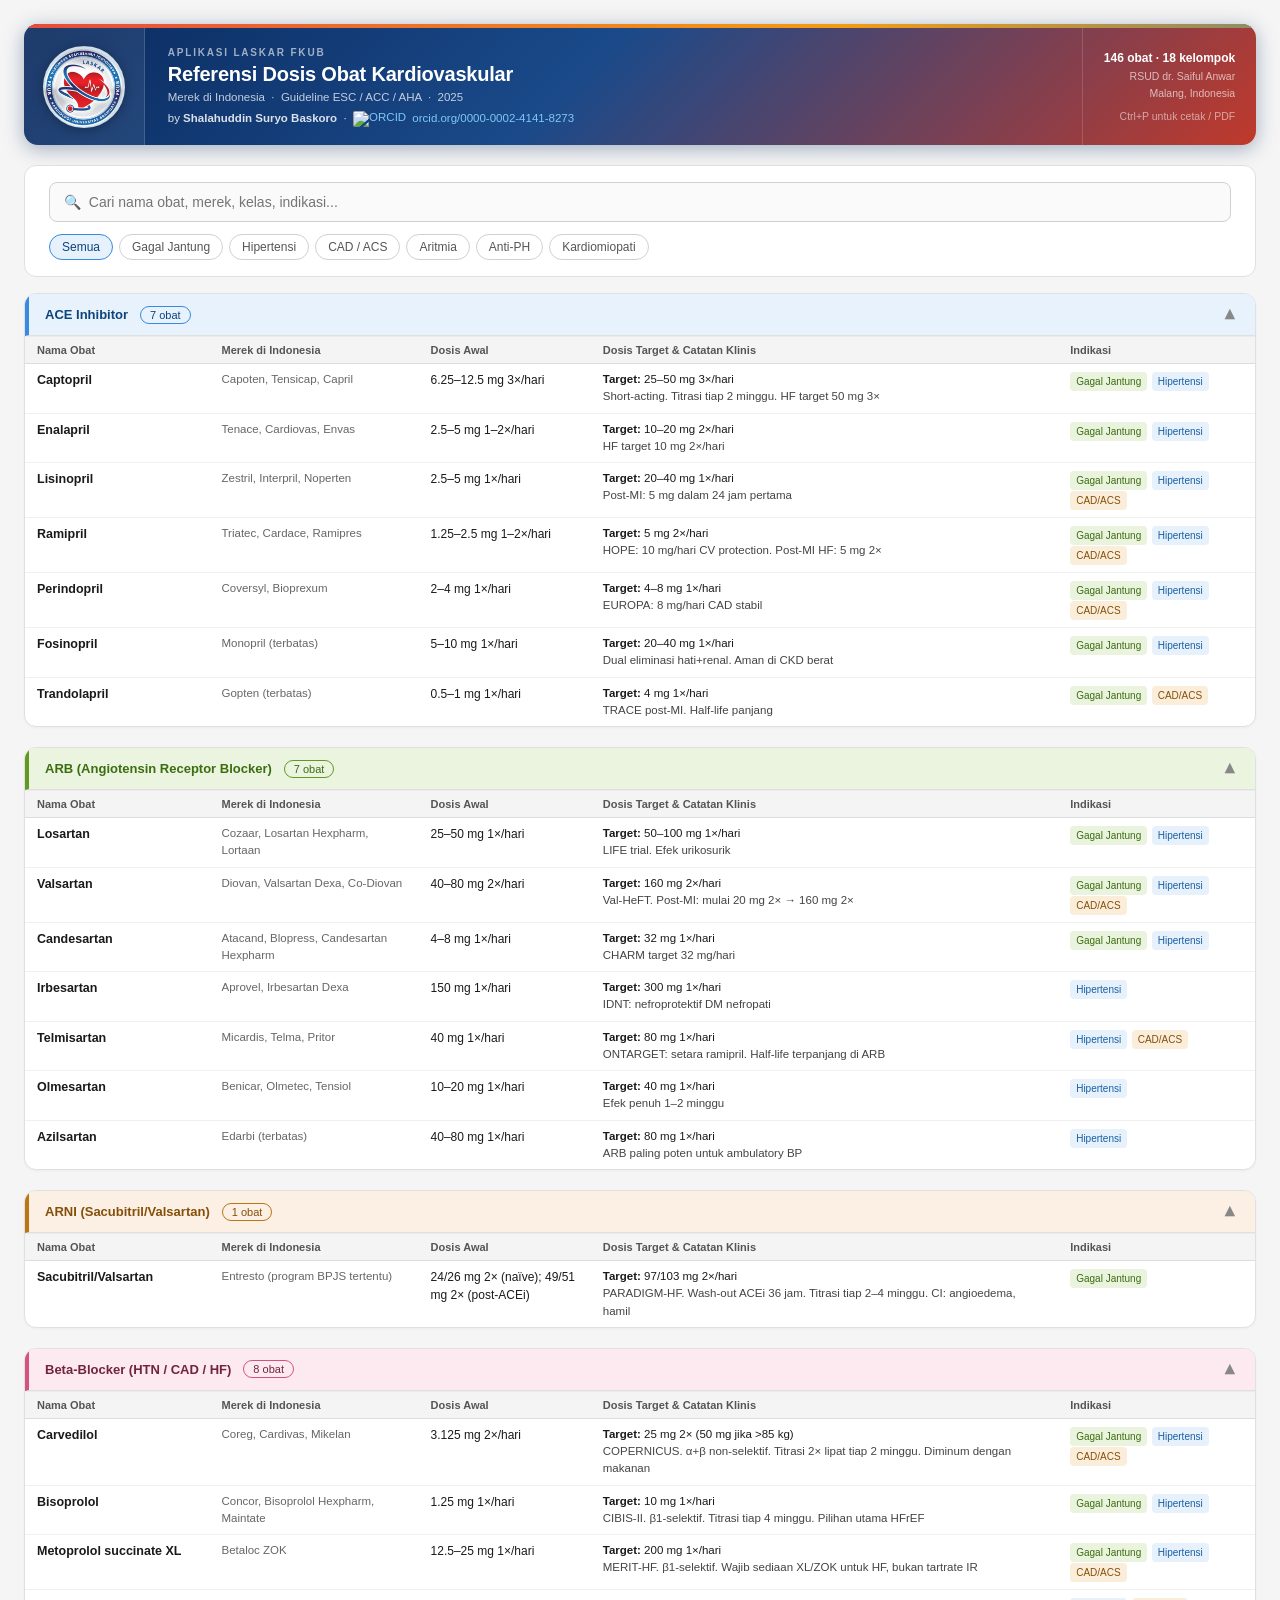
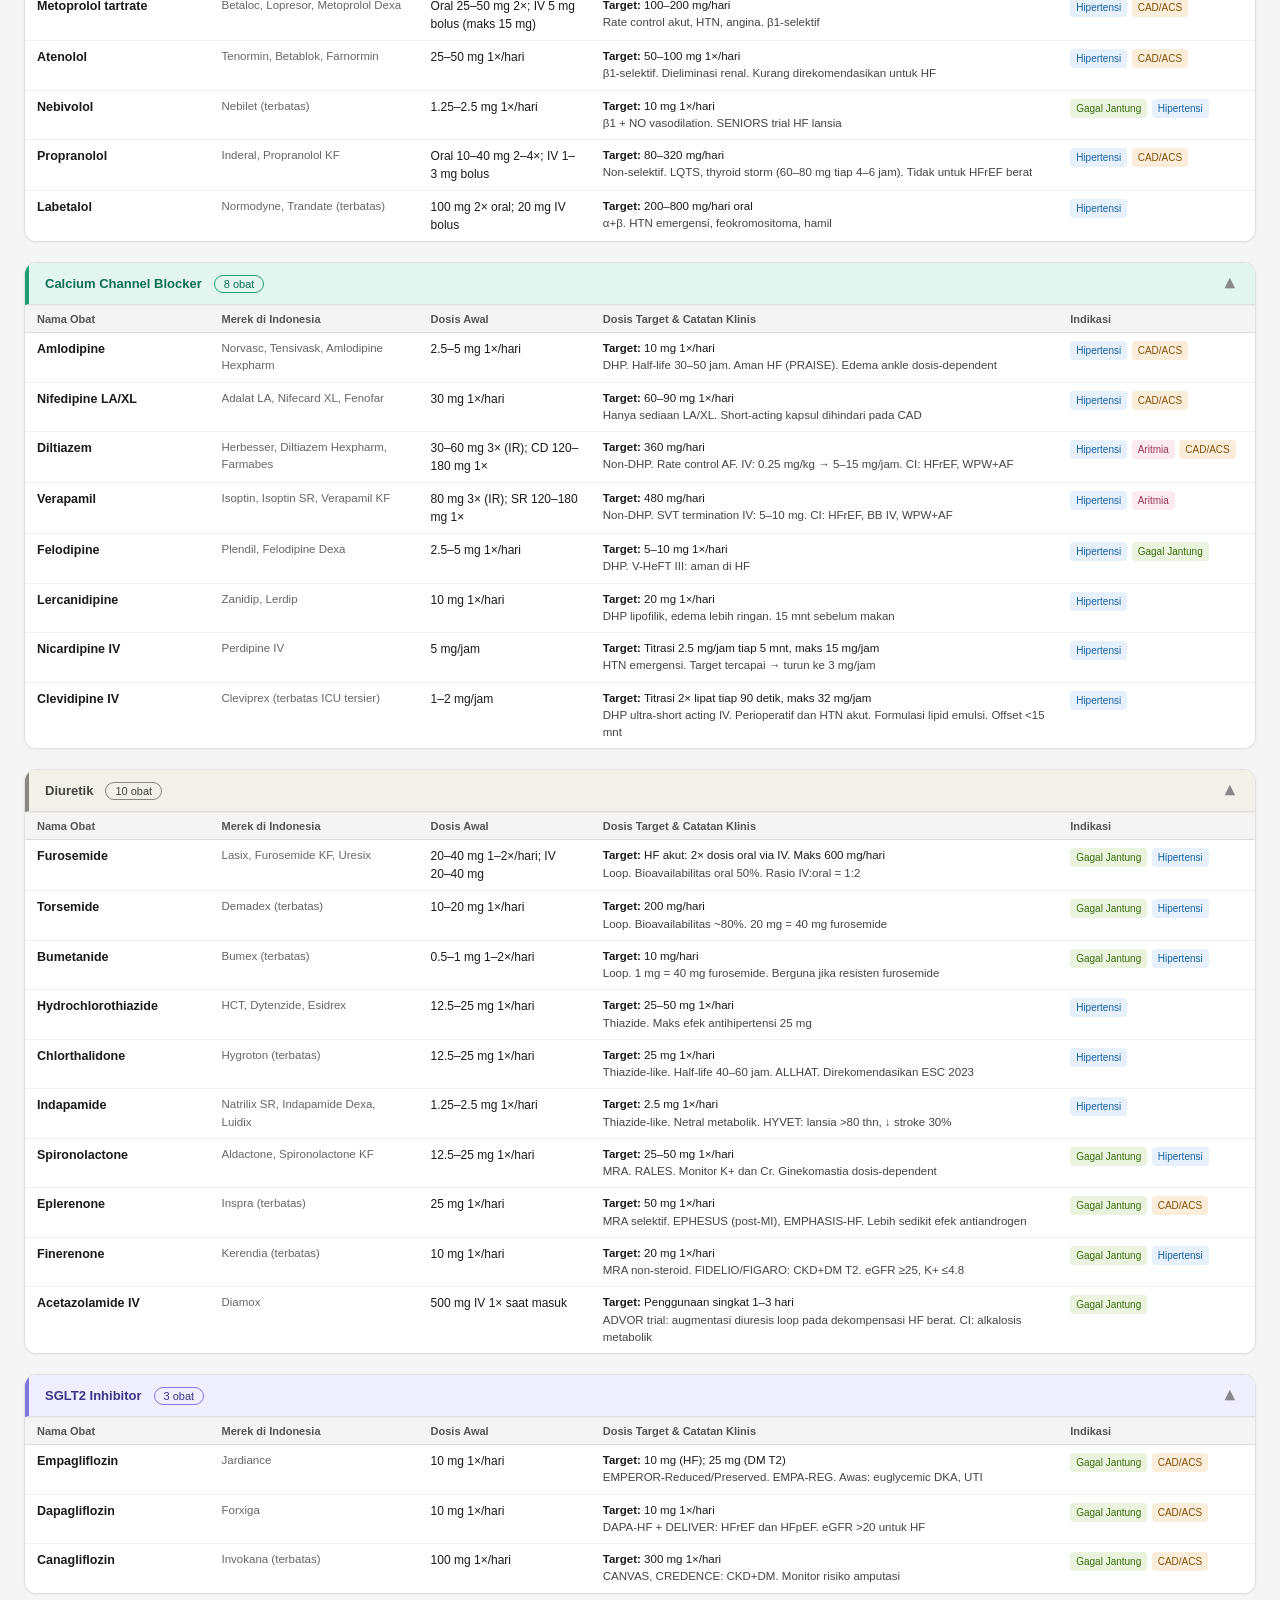
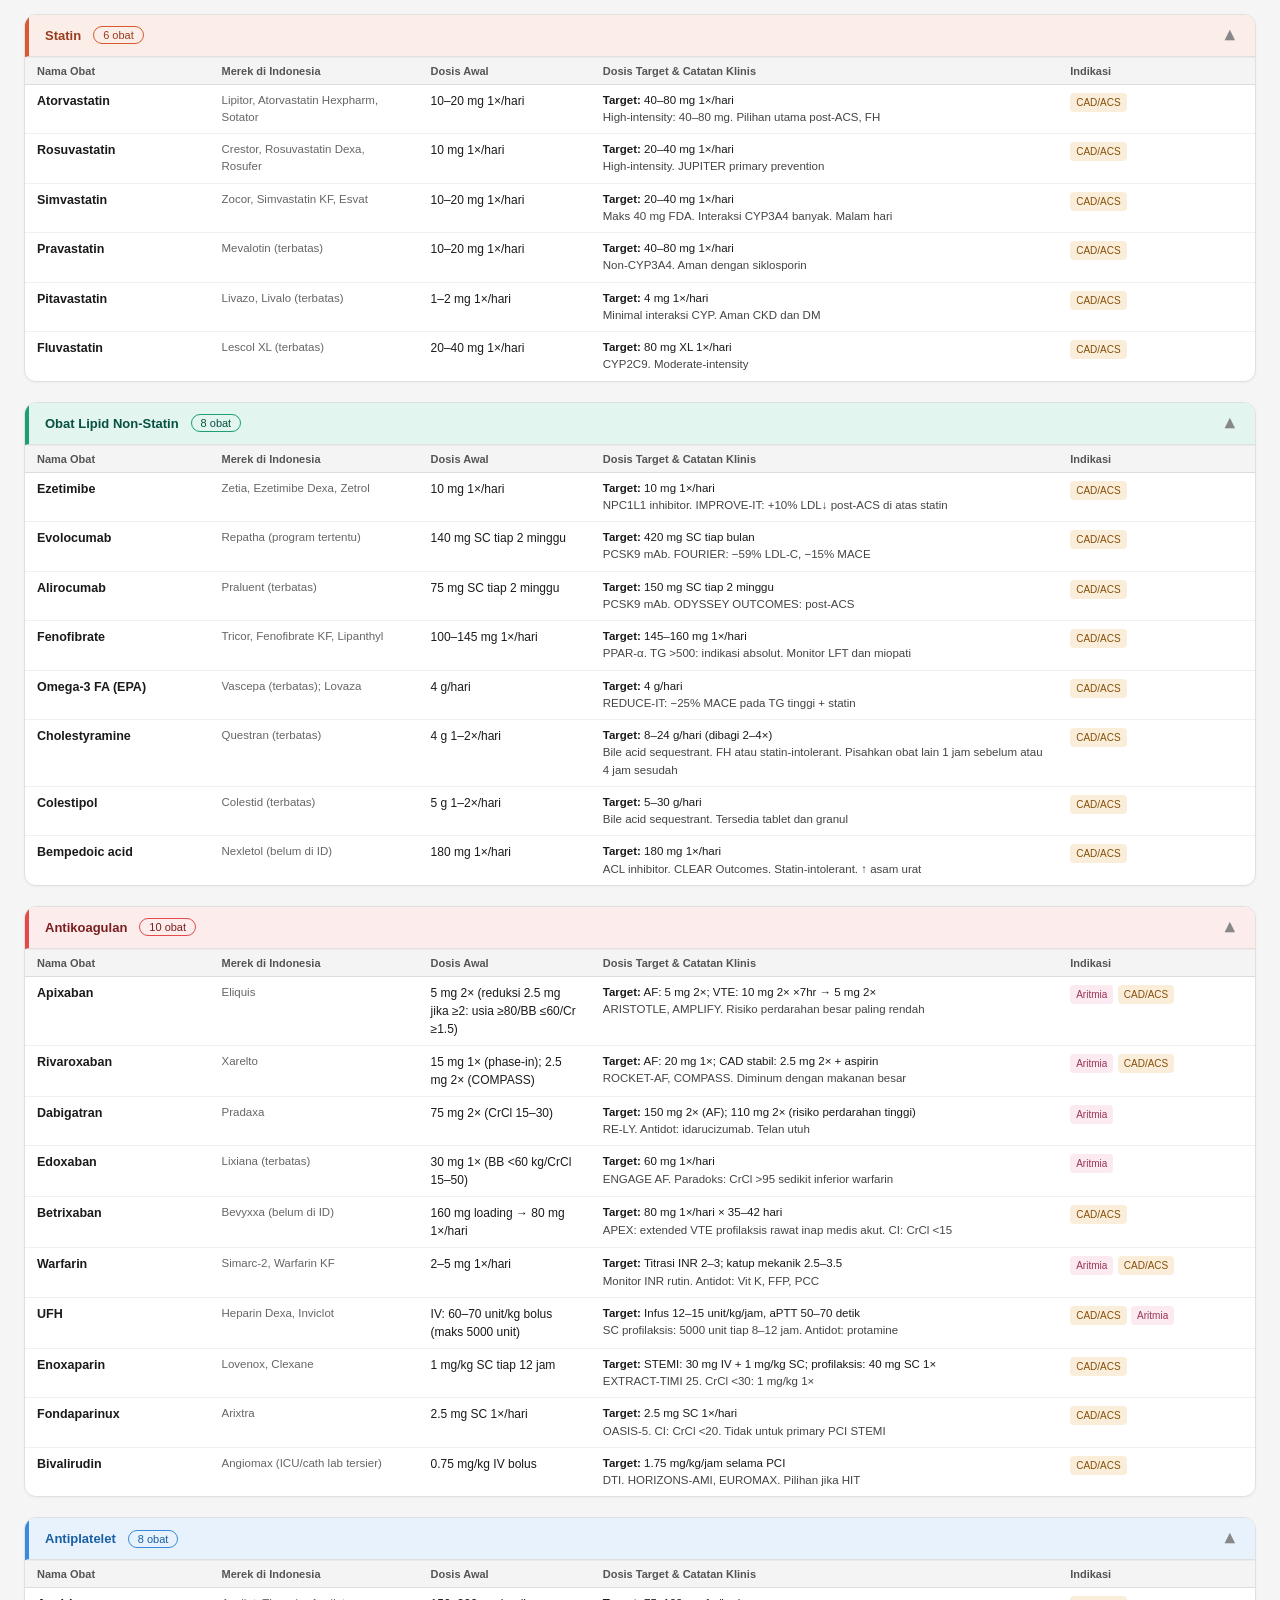
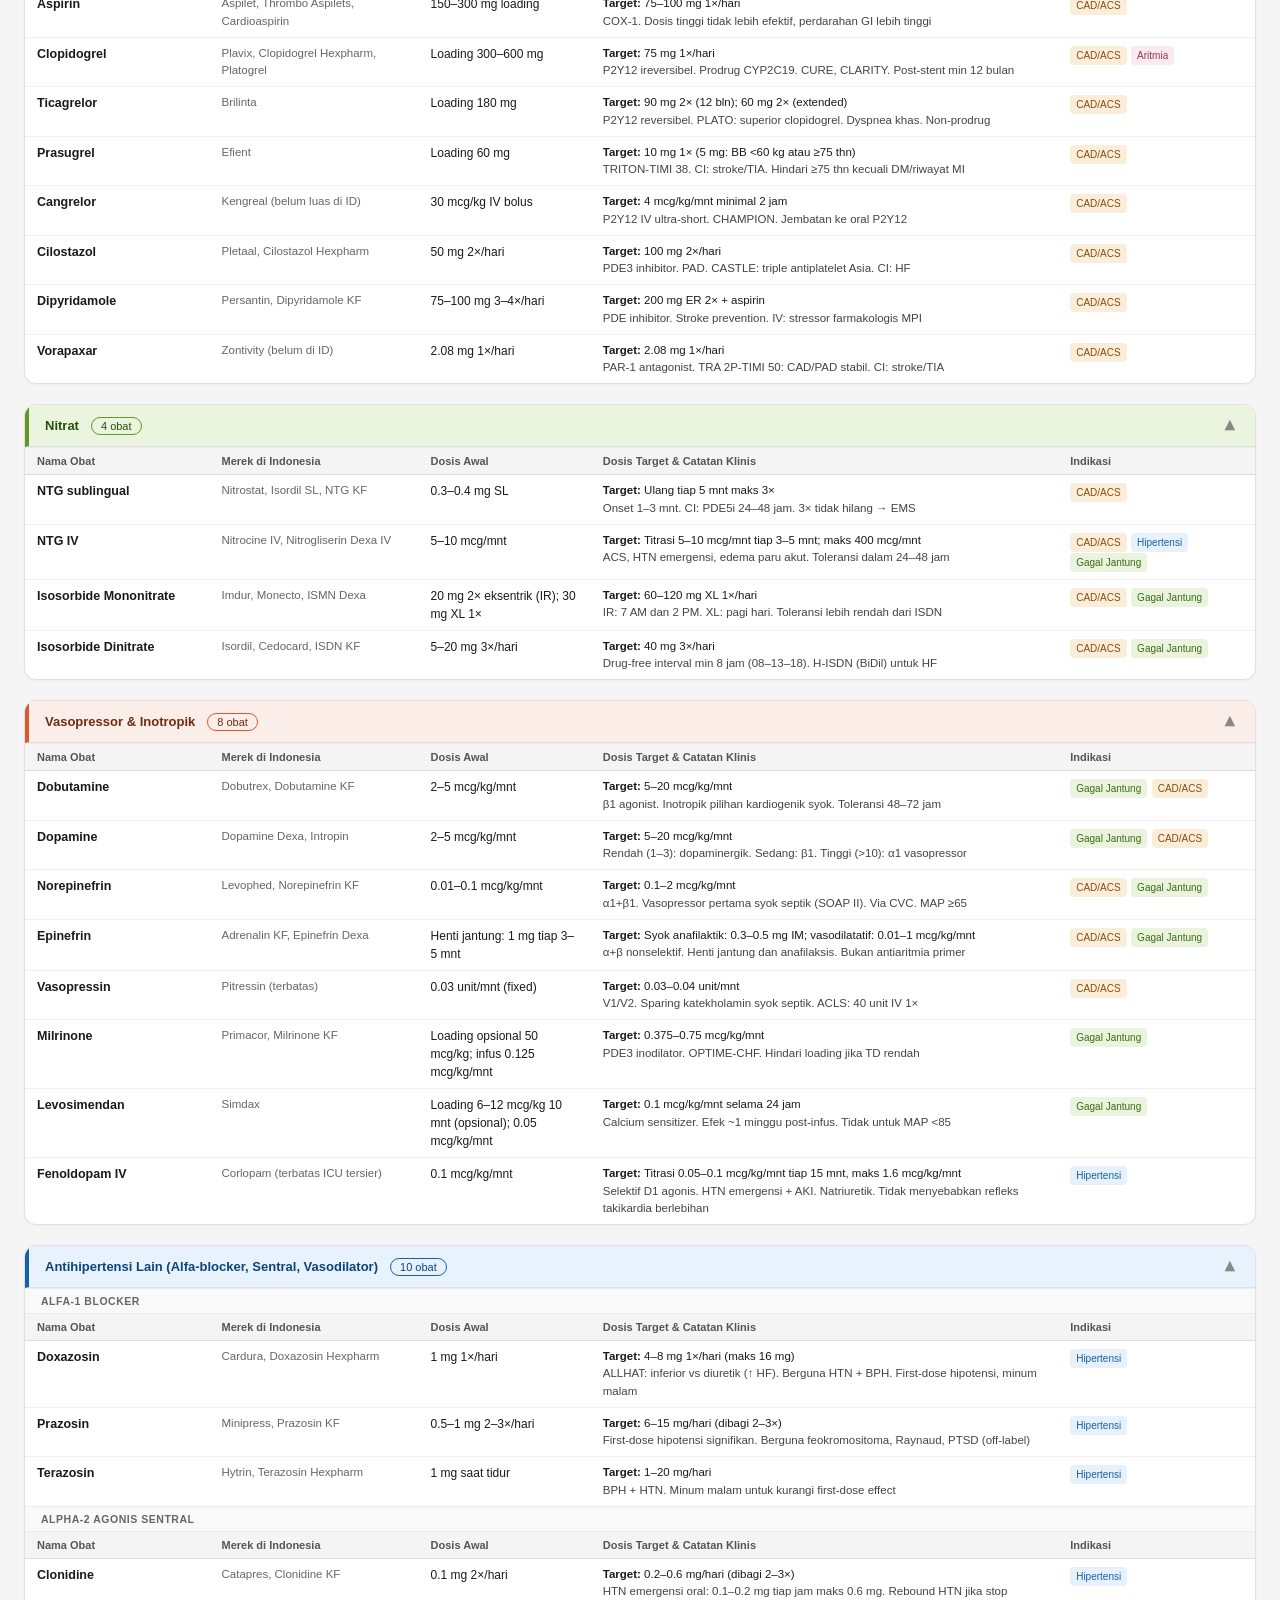
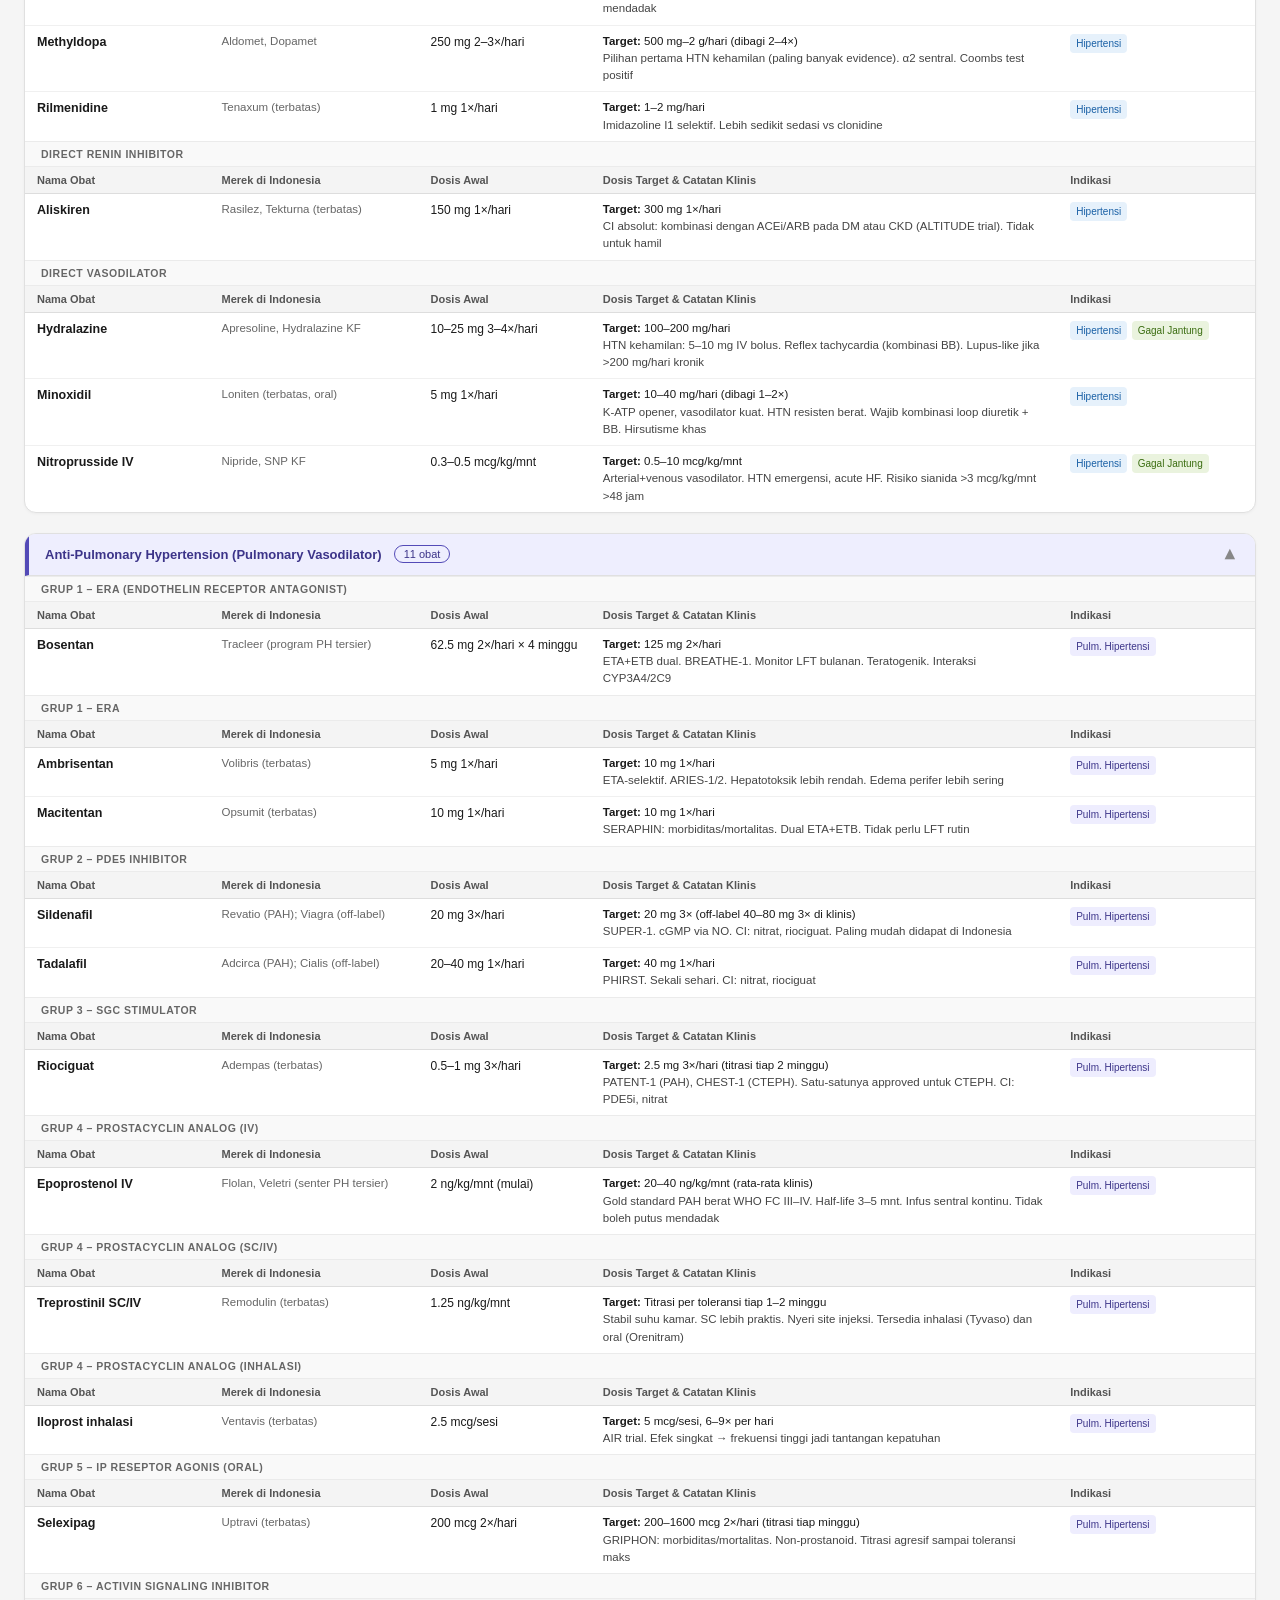
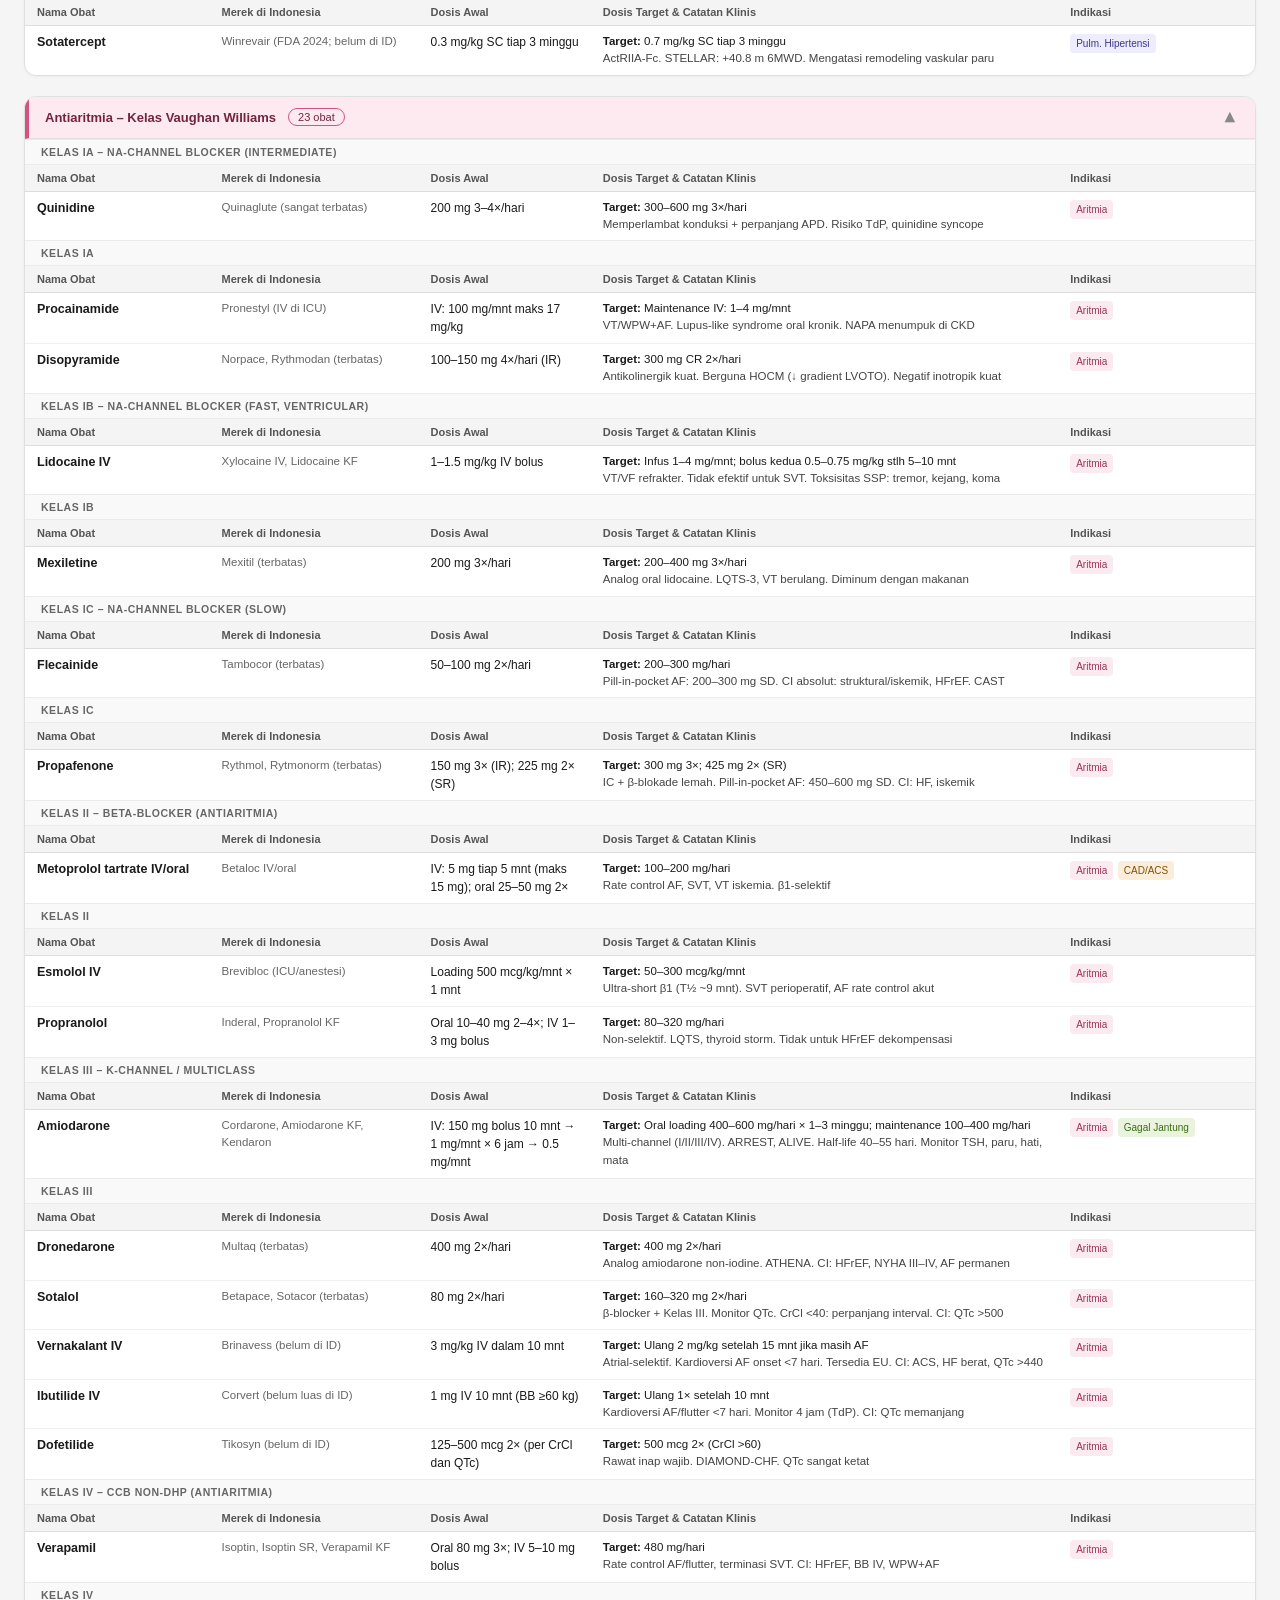
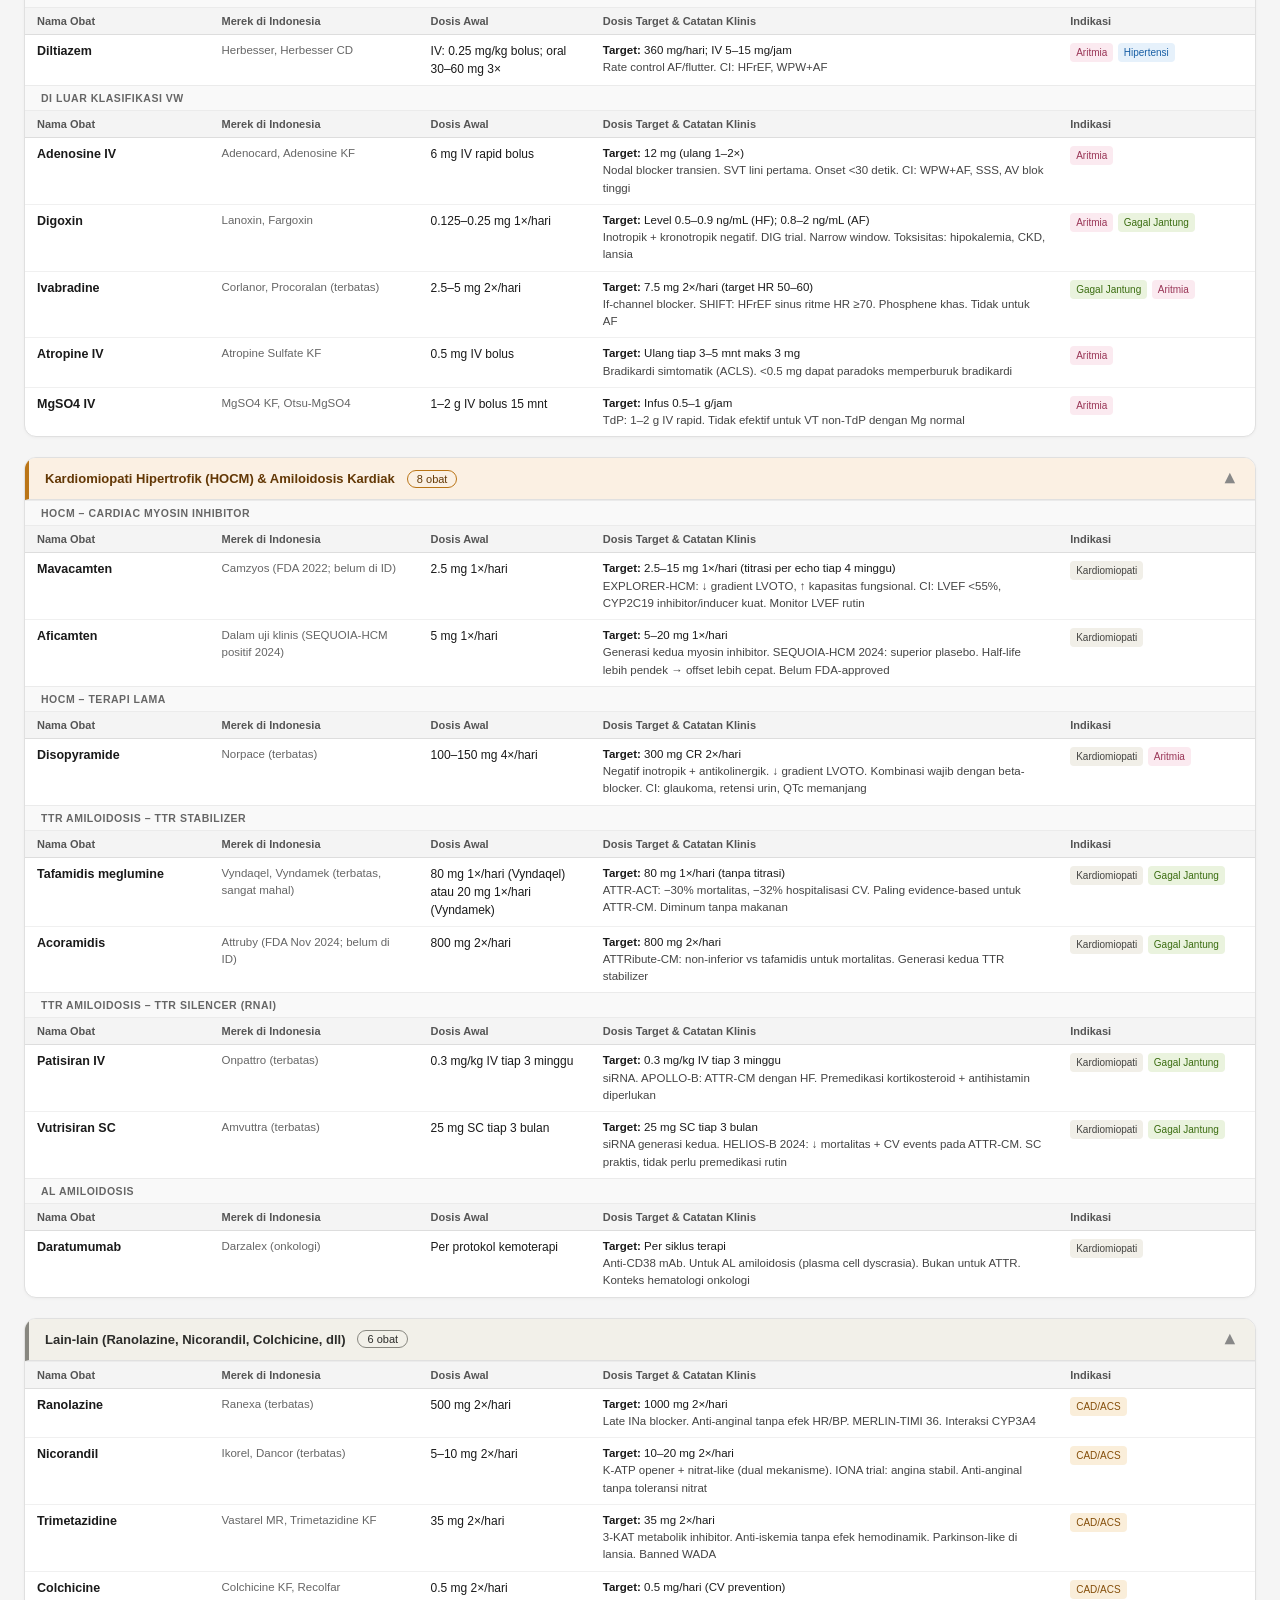
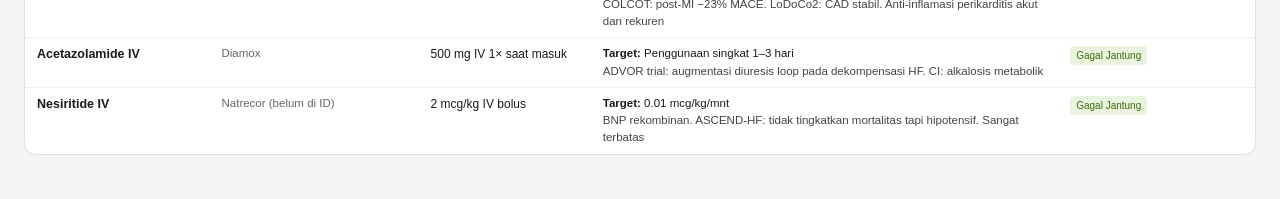
==== index.html @ 5d14e793 "Add files via upload" ====
<!DOCTYPE html>
<html lang="id">
<head>
<meta charset="UTF-8">
<meta name="viewport" content="width=device-width, initial-scale=1.0">
<title>Aplikasi LASKAR FKUB – Referensi Dosis Obat Kardiovaskular</title>
<style>
*{box-sizing:border-box;margin:0;padding:0}
body{font-family:-apple-system,BlinkMacSystemFont,'Segoe UI',Roboto,sans-serif;background:#f5f5f5;color:#1a1a1a;padding:1.5rem}
.header{background:linear-gradient(135deg,#0a2a5e 0%,#1a4a8a 45%,#c0392b 100%);border-radius:14px;padding:0;margin-bottom:1.25rem;border:none;overflow:hidden;box-shadow:0 4px 20px rgba(10,42,94,.35)}
.header-inner{display:flex;align-items:stretch;gap:0;width:100%}
.header-logo-wrap{background:rgba(255,255,255,.08);padding:1.1rem 1.2rem;display:flex;align-items:center;justify-content:center;border-right:1px solid rgba(255,255,255,.15);min-width:100px}
.header-logo-wrap img{width:82px;height:82px;border-radius:50%;box-shadow:0 2px 12px rgba(0,0,0,.3)}
.header-body{flex:1;padding:1.1rem 1.4rem;display:flex;flex-direction:column;justify-content:center;gap:4px}
.header-app-label{font-size:10px;font-weight:700;color:rgba(255,255,255,.6);letter-spacing:.18em;text-transform:uppercase}
.header-title{font-size:20px;font-weight:800;color:#fff;line-height:1.2;letter-spacing:-.01em}
.header-subtitle{font-size:11.5px;color:rgba(255,255,255,.75);margin-top:1px}
.header-author{font-size:11.5px;color:rgba(255,255,255,.85);margin-top:4px}
.header-author a{color:#7EC8F7;text-decoration:none;font-weight:500}
.header-author a:hover{text-decoration:underline}
.header-right{padding:1rem 1.3rem;display:flex;flex-direction:column;align-items:flex-end;justify-content:center;gap:5px;min-width:160px;border-left:1px solid rgba(255,255,255,.15)}
.header-right .stats{font-size:10.5px;color:rgba(255,255,255,.55);text-align:right}
.header-right #countInfo{font-size:12px;font-weight:600;color:#fff;text-align:right}
.header-right .inst{font-size:10.5px;color:rgba(255,255,255,.65);text-align:right}
.header-accent{height:4px;background:linear-gradient(90deg,#e74c3c,#f39c12,#2980b9,#e74c3c);background-size:200% 100%;animation:accentSlide 4s linear infinite}
@keyframes accentSlide{0%{background-position:0% 0}100%{background-position:200% 0}}
@media(max-width:600px){.header-right{display:none}.header-logo-wrap{padding:.8rem .9rem}.header-logo-wrap img{width:64px;height:64px}}
.header h1{font-size:18px;font-weight:600;color:#0C447C}
.header small{font-size:12px;color:#888}
.search-wrap{background:#fff;border-radius:12px;padding:1rem 1.5rem;margin-bottom:1rem;border:1px solid #e0e0e0}
input[type=text]{width:100%;height:40px;padding:0 14px;font-size:14px;border:1px solid #d0d0d0;border-radius:8px;background:#fafafa;color:#1a1a1a;outline:none;transition:border .15s}
input[type=text]:focus{border-color:#378ADD;background:#fff}
.fr{display:flex;flex-wrap:wrap;gap:6px;margin-top:.75rem}
.pi{font-size:12px;padding:5px 12px;border-radius:999px;border:1px solid #d0d0d0;cursor:pointer;background:#fff;color:#555;transition:all .15s;user-select:none}
.pi:hover{border-color:#378ADD;color:#0C447C}
.pi.on{background:#E6F1FB;color:#0C447C;border-color:#378ADD;font-weight:500}
.gb{margin-bottom:1.25rem;border:1px solid #e0e0e0;border-radius:12px;overflow:hidden;background:#fff;box-shadow:0 1px 3px rgba(0,0,0,.04)}
.gh{padding:10px 16px;font-size:13px;font-weight:600;display:flex;align-items:center;gap:8px;cursor:pointer;user-select:none;border-bottom:1px solid #e0e0e0}
.gh .bj{font-size:11px;padding:2px 9px;border-radius:999px;font-weight:400;margin-left:4px}
.gh .cv{margin-left:auto;font-size:18px;transition:transform .2s;color:#888}
.gh.op .cv{transform:rotate(180deg)}
.sl{padding:6px 16px;font-size:10.5px;font-weight:600;color:#666;background:#f9f9f9;border-top:1px solid #ebebeb;text-transform:uppercase;letter-spacing:.05em}
.bd{display:block}
table{width:100%;border-collapse:collapse;font-size:12.5px;table-layout:fixed}
th{padding:7px 12px;text-align:left;font-weight:600;font-size:11px;color:#555;background:#f4f4f4;border-top:1px solid #ebebeb;border-bottom:1px solid #ddd}
th:nth-child(1){width:15%}th:nth-child(2){width:17%}th:nth-child(3){width:14%}th:nth-child(4){width:38%}th:nth-child(5){width:16%}
td{padding:7px 12px;vertical-align:top;border-top:1px solid #f0f0f0;word-wrap:break-word;line-height:1.5}
tr:hover td{background:#fafbff}
.dn{font-weight:600;color:#1a1a1a}
.tg{display:inline-block;font-size:10px;padding:2px 6px;border-radius:4px;margin:1px 1px 0 0;font-weight:500}
.hf{background:#EAF3DE;color:#3B6D11}
.ht{background:#E6F1FB;color:#185FA5}
.cd{background:#FAEEDA;color:#854F0B}
.ar{background:#FBEAF0;color:#993556}
.ph{background:#EEEDFE;color:#3C3489}
.cm{background:#F1EFE8;color:#444441}
.nr{padding:3rem;text-align:center;color:#888;font-size:14px}
.stats{font-size:12px;color:#888;margin-top:.5rem}
@media print{
  body{background:#fff;padding:0}
  .header{box-shadow:none}
  .gb{break-inside:avoid;box-shadow:none}
  .search-wrap{display:none}
  .gh .cv{display:none}
  .bd{display:block!important}
}
</style>
  <link rel="manifest" href="manifest.json">
  <meta name="theme-color" content="#0a2a5e">
  <meta name="mobile-web-app-capable" content="yes">
  <meta name="apple-mobile-web-app-capable" content="yes">
  <meta name="apple-mobile-web-app-status-bar-style" content="black-translucent">
  <meta name="apple-mobile-web-app-title" content="LASKAR FKUB">
  <link rel="apple-touch-icon" href="icon-192.png">
</head>
<body>

<div class="header">
  <div class="header-accent"></div>
  <div class="header-inner">
    <div class="header-logo-wrap">
      <img src="[data-uri]" alt="Logo LASKAR FKUB">
    </div>
    <div class="header-body">
      <div class="header-app-label">Aplikasi LASKAR FKUB</div>
      <div class="header-title">Referensi Dosis Obat Kardiovaskular</div>
      <div class="header-subtitle">Merek di Indonesia &nbsp;·&nbsp; Guideline ESC / ACC / AHA &nbsp;·&nbsp; 2025</div>
      <div class="header-author">
        by <strong>Shalahuddin Suryo Baskoro</strong> &nbsp;·&nbsp;
        <a href="https://orcid.org/0000-0002-4141-8273" target="_blank">
          <img src="https://orcid.org/sites/default/files/images/orcid_16x16.png" alt="ORCID"
               style="vertical-align:middle;margin-right:3px;width:13px;height:13px;border-radius:2px">
          orcid.org/0000-0002-4141-8273
        </a>
      </div>
    </div>
    <div class="header-right">
      <div id="countInfo">Memuat...</div>
      <div class="inst">RSUD dr. Saiful Anwar</div>
      <div class="inst">Malang, Indonesia</div>
      <div class="stats" style="margin-top:6px">Ctrl+P untuk cetak / PDF</div>
    </div>
  </div>
</div>

<div class="search-wrap">
  <input type="text" id="si" placeholder="🔍  Cari nama obat, merek, kelas, indikasi..." oninput="rnd()">
  <div class="fr">
    <span class="pi on" onclick="sf('A',this)">Semua</span>
    <span class="pi" onclick="sf('HF',this)">Gagal Jantung</span>
    <span class="pi" onclick="sf('HT',this)">Hipertensi</span>
    <span class="pi" onclick="sf('CD',this)">CAD / ACS</span>
    <span class="pi" onclick="sf('AR',this)">Aritmia</span>
    <span class="pi" onclick="sf('PH',this)">Anti-PH</span>
    <span class="pi" onclick="sf('CM',this)">Kardiomiopati</span>
  </div>
</div>

<div id="dl"></div>

<script>
const TL={HF:'Gagal Jantung',HT:'Hipertensi',CD:'CAD/ACS',AR:'Aritmia',PH:'Pulm. Hipertensi',CM:'Kardiomiopati'};
const TC={HF:'hf',HT:'ht',CD:'cd',AR:'ar',PH:'ph',CM:'cm'};
const G=[
{id:'ACEI',lb:'ACE Inhibitor',bg:'#E8F2FC',tc:'#0C447C',bc:'#378ADD',dr:[
{n:'Captopril',b:'Capoten, Tensicap, Capril',s:'6.25–12.5 mg 3×/hari',t:'25–50 mg 3×/hari',c:'Short-acting. Titrasi tiap 2 minggu. HF target 50 mg 3×',tg:['HF','HT']},
{n:'Enalapril',b:'Tenace, Cardiovas, Envas',s:'2.5–5 mg 1–2×/hari',t:'10–20 mg 2×/hari',c:'HF target 10 mg 2×/hari',tg:['HF','HT']},
{n:'Lisinopril',b:'Zestril, Interpril, Noperten',s:'2.5–5 mg 1×/hari',t:'20–40 mg 1×/hari',c:'Post-MI: 5 mg dalam 24 jam pertama',tg:['HF','HT','CD']},
{n:'Ramipril',b:'Triatec, Cardace, Ramipres',s:'1.25–2.5 mg 1–2×/hari',t:'5 mg 2×/hari',c:'HOPE: 10 mg/hari CV protection. Post-MI HF: 5 mg 2×',tg:['HF','HT','CD']},
{n:'Perindopril',b:'Coversyl, Bioprexum',s:'2–4 mg 1×/hari',t:'4–8 mg 1×/hari',c:'EUROPA: 8 mg/hari CAD stabil',tg:['HF','HT','CD']},
{n:'Fosinopril',b:'Monopril (terbatas)',s:'5–10 mg 1×/hari',t:'20–40 mg 1×/hari',c:'Dual eliminasi hati+renal. Aman di CKD berat',tg:['HF','HT']},
{n:'Trandolapril',b:'Gopten (terbatas)',s:'0.5–1 mg 1×/hari',t:'4 mg 1×/hari',c:'TRACE post-MI. Half-life panjang',tg:['HF','CD']},
]},
{id:'ARB',lb:'ARB (Angiotensin Receptor Blocker)',bg:'#EBF4DE',tc:'#3B6D11',bc:'#639922',dr:[
{n:'Losartan',b:'Cozaar, Losartan Hexpharm, Lortaan',s:'25–50 mg 1×/hari',t:'50–100 mg 1×/hari',c:'LIFE trial. Efek urikosurik',tg:['HF','HT']},
{n:'Valsartan',b:'Diovan, Valsartan Dexa, Co-Diovan',s:'40–80 mg 2×/hari',t:'160 mg 2×/hari',c:'Val-HeFT. Post-MI: mulai 20 mg 2× → 160 mg 2×',tg:['HF','HT','CD']},
{n:'Candesartan',b:'Atacand, Blopress, Candesartan Hexpharm',s:'4–8 mg 1×/hari',t:'32 mg 1×/hari',c:'CHARM target 32 mg/hari',tg:['HF','HT']},
{n:'Irbesartan',b:'Aprovel, Irbesartan Dexa',s:'150 mg 1×/hari',t:'300 mg 1×/hari',c:'IDNT: nefroprotektif DM nefropati',tg:['HT']},
{n:'Telmisartan',b:'Micardis, Telma, Pritor',s:'40 mg 1×/hari',t:'80 mg 1×/hari',c:'ONTARGET: setara ramipril. Half-life terpanjang di ARB',tg:['HT','CD']},
{n:'Olmesartan',b:'Benicar, Olmetec, Tensiol',s:'10–20 mg 1×/hari',t:'40 mg 1×/hari',c:'Efek penuh 1–2 minggu',tg:['HT']},
{n:'Azilsartan',b:'Edarbi (terbatas)',s:'40–80 mg 1×/hari',t:'80 mg 1×/hari',c:'ARB paling poten untuk ambulatory BP',tg:['HT']},
]},
{id:'ARNI',lb:'ARNI (Sacubitril/Valsartan)',bg:'#FBF0E3',tc:'#854F0B',bc:'#BA7517',dr:[
{n:'Sacubitril/Valsartan',b:'Entresto (program BPJS tertentu)',s:'24/26 mg 2× (naïve); 49/51 mg 2× (post-ACEi)',t:'97/103 mg 2×/hari',c:'PARADIGM-HF. Wash-out ACEi 36 jam. Titrasi tiap 2–4 minggu. CI: angioedema, hamil',tg:['HF']},
]},
{id:'BB',lb:'Beta-Blocker (HTN / CAD / HF)',bg:'#FCEAF0',tc:'#72243E',bc:'#D4537E',dr:[
{n:'Carvedilol',b:'Coreg, Cardivas, Mikelan',s:'3.125 mg 2×/hari',t:'25 mg 2× (50 mg jika >85 kg)',c:'COPERNICUS. α+β non-selektif. Titrasi 2× lipat tiap 2 minggu. Diminum dengan makanan',tg:['HF','HT','CD']},
{n:'Bisoprolol',b:'Concor, Bisoprolol Hexpharm, Maintate',s:'1.25 mg 1×/hari',t:'10 mg 1×/hari',c:'CIBIS-II. β1-selektif. Titrasi tiap 4 minggu. Pilihan utama HFrEF',tg:['HF','HT']},
{n:'Metoprolol succinate XL',b:'Betaloc ZOK',s:'12.5–25 mg 1×/hari',t:'200 mg 1×/hari',c:'MERIT-HF. β1-selektif. Wajib sediaan XL/ZOK untuk HF, bukan tartrate IR',tg:['HF','HT','CD']},
{n:'Metoprolol tartrate',b:'Betaloc, Lopresor, Metoprolol Dexa',s:'Oral 25–50 mg 2×; IV 5 mg bolus (maks 15 mg)',t:'100–200 mg/hari',c:'Rate control akut, HTN, angina. β1-selektif',tg:['HT','CD']},
{n:'Atenolol',b:'Tenormin, Betablok, Farnormin',s:'25–50 mg 1×/hari',t:'50–100 mg 1×/hari',c:'β1-selektif. Dieliminasi renal. Kurang direkomendasikan untuk HF',tg:['HT','CD']},
{n:'Nebivolol',b:'Nebilet (terbatas)',s:'1.25–2.5 mg 1×/hari',t:'10 mg 1×/hari',c:'β1 + NO vasodilation. SENIORS trial HF lansia',tg:['HF','HT']},
{n:'Propranolol',b:'Inderal, Propranolol KF',s:'Oral 10–40 mg 2–4×; IV 1–3 mg bolus',t:'80–320 mg/hari',c:'Non-selektif. LQTS, thyroid storm (60–80 mg tiap 4–6 jam). Tidak untuk HFrEF berat',tg:['HT','CD']},
{n:'Labetalol',b:'Normodyne, Trandate (terbatas)',s:'100 mg 2× oral; 20 mg IV bolus',t:'200–800 mg/hari oral',c:'α+β. HTN emergensi, feokromositoma, hamil',tg:['HT']},
]},
{id:'CCB',lb:'Calcium Channel Blocker',bg:'#E2F5EF',tc:'#0F6E56',bc:'#1D9E75',dr:[
{n:'Amlodipine',b:'Norvasc, Tensivask, Amlodipine Hexpharm',s:'2.5–5 mg 1×/hari',t:'10 mg 1×/hari',c:'DHP. Half-life 30–50 jam. Aman HF (PRAISE). Edema ankle dosis-dependent',tg:['HT','CD']},
{n:'Nifedipine LA/XL',b:'Adalat LA, Nifecard XL, Fenofar',s:'30 mg 1×/hari',t:'60–90 mg 1×/hari',c:'Hanya sediaan LA/XL. Short-acting kapsul dihindari pada CAD',tg:['HT','CD']},
{n:'Diltiazem',b:'Herbesser, Diltiazem Hexpharm, Farmabes',s:'30–60 mg 3× (IR); CD 120–180 mg 1×',t:'360 mg/hari',c:'Non-DHP. Rate control AF. IV: 0.25 mg/kg → 5–15 mg/jam. CI: HFrEF, WPW+AF',tg:['HT','AR','CD']},
{n:'Verapamil',b:'Isoptin, Isoptin SR, Verapamil KF',s:'80 mg 3× (IR); SR 120–180 mg 1×',t:'480 mg/hari',c:'Non-DHP. SVT termination IV: 5–10 mg. CI: HFrEF, BB IV, WPW+AF',tg:['HT','AR']},
{n:'Felodipine',b:'Plendil, Felodipine Dexa',s:'2.5–5 mg 1×/hari',t:'5–10 mg 1×/hari',c:'DHP. V-HeFT III: aman di HF',tg:['HT','HF']},
{n:'Lercanidipine',b:'Zanidip, Lerdip',s:'10 mg 1×/hari',t:'20 mg 1×/hari',c:'DHP lipofilik, edema lebih ringan. 15 mnt sebelum makan',tg:['HT']},
{n:'Nicardipine IV',b:'Perdipine IV',s:'5 mg/jam',t:'Titrasi 2.5 mg/jam tiap 5 mnt, maks 15 mg/jam',c:'HTN emergensi. Target tercapai → turun ke 3 mg/jam',tg:['HT']},
{n:'Clevidipine IV',b:'Cleviprex (terbatas ICU tersier)',s:'1–2 mg/jam',t:'Titrasi 2× lipat tiap 90 detik, maks 32 mg/jam',c:'DHP ultra-short acting IV. Perioperatif dan HTN akut. Formulasi lipid emulsi. Offset <15 mnt',tg:['HT']},
]},
{id:'DIUR',lb:'Diuretik',bg:'#F2F0E9',tc:'#444441',bc:'#888780',dr:[
{n:'Furosemide',b:'Lasix, Furosemide KF, Uresix',s:'20–40 mg 1–2×/hari; IV 20–40 mg',t:'HF akut: 2× dosis oral via IV. Maks 600 mg/hari',c:'Loop. Bioavailabilitas oral 50%. Rasio IV:oral = 1:2',tg:['HF','HT']},
{n:'Torsemide',b:'Demadex (terbatas)',s:'10–20 mg 1×/hari',t:'200 mg/hari',c:'Loop. Bioavailabilitas ~80%. 20 mg = 40 mg furosemide',tg:['HF','HT']},
{n:'Bumetanide',b:'Bumex (terbatas)',s:'0.5–1 mg 1–2×/hari',t:'10 mg/hari',c:'Loop. 1 mg = 40 mg furosemide. Berguna jika resisten furosemide',tg:['HF','HT']},
{n:'Hydrochlorothiazide',b:'HCT, Dytenzide, Esidrex',s:'12.5–25 mg 1×/hari',t:'25–50 mg 1×/hari',c:'Thiazide. Maks efek antihipertensi 25 mg',tg:['HT']},
{n:'Chlorthalidone',b:'Hygroton (terbatas)',s:'12.5–25 mg 1×/hari',t:'25 mg 1×/hari',c:'Thiazide-like. Half-life 40–60 jam. ALLHAT. Direkomendasikan ESC 2023',tg:['HT']},
{n:'Indapamide',b:'Natrilix SR, Indapamide Dexa, Luidix',s:'1.25–2.5 mg 1×/hari',t:'2.5 mg 1×/hari',c:'Thiazide-like. Netral metabolik. HYVET: lansia >80 thn, ↓ stroke 30%',tg:['HT']},
{n:'Spironolactone',b:'Aldactone, Spironolactone KF',s:'12.5–25 mg 1×/hari',t:'25–50 mg 1×/hari',c:'MRA. RALES. Monitor K+ dan Cr. Ginekomastia dosis-dependent',tg:['HF','HT']},
{n:'Eplerenone',b:'Inspra (terbatas)',s:'25 mg 1×/hari',t:'50 mg 1×/hari',c:'MRA selektif. EPHESUS (post-MI), EMPHASIS-HF. Lebih sedikit efek antiandrogen',tg:['HF','CD']},
{n:'Finerenone',b:'Kerendia (terbatas)',s:'10 mg 1×/hari',t:'20 mg 1×/hari',c:'MRA non-steroid. FIDELIO/FIGARO: CKD+DM T2. eGFR ≥25, K+ ≤4.8',tg:['HF','HT']},
{n:'Acetazolamide IV',b:'Diamox',s:'500 mg IV 1× saat masuk',t:'Penggunaan singkat 1–3 hari',c:'ADVOR trial: augmentasi diuresis loop pada dekompensasi HF berat. CI: alkalosis metabolik',tg:['HF']},
]},
{id:'SGLT2',lb:'SGLT2 Inhibitor',bg:'#EEEEFE',tc:'#3C3489',bc:'#7F77DD',dr:[
{n:'Empagliflozin',b:'Jardiance',s:'10 mg 1×/hari',t:'10 mg (HF); 25 mg (DM T2)',c:'EMPEROR-Reduced/Preserved. EMPA-REG. Awas: euglycemic DKA, UTI',tg:['HF','CD']},
{n:'Dapagliflozin',b:'Forxiga',s:'10 mg 1×/hari',t:'10 mg 1×/hari',c:'DAPA-HF + DELIVER: HFrEF dan HFpEF. eGFR >20 untuk HF',tg:['HF','CD']},
{n:'Canagliflozin',b:'Invokana (terbatas)',s:'100 mg 1×/hari',t:'300 mg 1×/hari',c:'CANVAS, CREDENCE: CKD+DM. Monitor risiko amputasi',tg:['HF','CD']},
]},
{id:'STATIN',lb:'Statin',bg:'#FBEDE8',tc:'#993C1D',bc:'#D85A30',dr:[
{n:'Atorvastatin',b:'Lipitor, Atorvastatin Hexpharm, Sotator',s:'10–20 mg 1×/hari',t:'40–80 mg 1×/hari',c:'High-intensity: 40–80 mg. Pilihan utama post-ACS, FH',tg:['CD']},
{n:'Rosuvastatin',b:'Crestor, Rosuvastatin Dexa, Rosufer',s:'10 mg 1×/hari',t:'20–40 mg 1×/hari',c:'High-intensity. JUPITER primary prevention',tg:['CD']},
{n:'Simvastatin',b:'Zocor, Simvastatin KF, Esvat',s:'10–20 mg 1×/hari',t:'20–40 mg 1×/hari',c:'Maks 40 mg FDA. Interaksi CYP3A4 banyak. Malam hari',tg:['CD']},
{n:'Pravastatin',b:'Mevalotin (terbatas)',s:'10–20 mg 1×/hari',t:'40–80 mg 1×/hari',c:'Non-CYP3A4. Aman dengan siklosporin',tg:['CD']},
{n:'Pitavastatin',b:'Livazo, Livalo (terbatas)',s:'1–2 mg 1×/hari',t:'4 mg 1×/hari',c:'Minimal interaksi CYP. Aman CKD dan DM',tg:['CD']},
{n:'Fluvastatin',b:'Lescol XL (terbatas)',s:'20–40 mg 1×/hari',t:'80 mg XL 1×/hari',c:'CYP2C9. Moderate-intensity',tg:['CD']},
]},
{id:'LIPID',lb:'Obat Lipid Non-Statin',bg:'#E2F5EF',tc:'#085041',bc:'#1D9E75',dr:[
{n:'Ezetimibe',b:'Zetia, Ezetimibe Dexa, Zetrol',s:'10 mg 1×/hari',t:'10 mg 1×/hari',c:'NPC1L1 inhibitor. IMPROVE-IT: +10% LDL↓ post-ACS di atas statin',tg:['CD']},
{n:'Evolocumab',b:'Repatha (program tertentu)',s:'140 mg SC tiap 2 minggu',t:'420 mg SC tiap bulan',c:'PCSK9 mAb. FOURIER: −59% LDL-C, −15% MACE',tg:['CD']},
{n:'Alirocumab',b:'Praluent (terbatas)',s:'75 mg SC tiap 2 minggu',t:'150 mg SC tiap 2 minggu',c:'PCSK9 mAb. ODYSSEY OUTCOMES: post-ACS',tg:['CD']},
{n:'Fenofibrate',b:'Tricor, Fenofibrate KF, Lipanthyl',s:'100–145 mg 1×/hari',t:'145–160 mg 1×/hari',c:'PPAR-α. TG >500: indikasi absolut. Monitor LFT dan miopati',tg:['CD']},
{n:'Omega-3 FA (EPA)',b:'Vascepa (terbatas); Lovaza',s:'4 g/hari',t:'4 g/hari',c:'REDUCE-IT: −25% MACE pada TG tinggi + statin',tg:['CD']},
{n:'Cholestyramine',b:'Questran (terbatas)',s:'4 g 1–2×/hari',t:'8–24 g/hari (dibagi 2–4×)',c:'Bile acid sequestrant. FH atau statin-intolerant. Pisahkan obat lain 1 jam sebelum atau 4 jam sesudah',tg:['CD']},
{n:'Colestipol',b:'Colestid (terbatas)',s:'5 g 1–2×/hari',t:'5–30 g/hari',c:'Bile acid sequestrant. Tersedia tablet dan granul',tg:['CD']},
{n:'Bempedoic acid',b:'Nexletol (belum di ID)',s:'180 mg 1×/hari',t:'180 mg 1×/hari',c:'ACL inhibitor. CLEAR Outcomes. Statin-intolerant. ↑ asam urat',tg:['CD']},
]},
{id:'ACOAG',lb:'Antikoagulan',bg:'#FDECEC',tc:'#791F1F',bc:'#E24B4A',dr:[
{n:'Apixaban',b:'Eliquis',s:'5 mg 2× (reduksi 2.5 mg jika ≥2: usia ≥80/BB ≤60/Cr ≥1.5)',t:'AF: 5 mg 2×; VTE: 10 mg 2× ×7hr → 5 mg 2×',c:'ARISTOTLE, AMPLIFY. Risiko perdarahan besar paling rendah',tg:['AR','CD']},
{n:'Rivaroxaban',b:'Xarelto',s:'15 mg 1× (phase-in); 2.5 mg 2× (COMPASS)',t:'AF: 20 mg 1×; CAD stabil: 2.5 mg 2× + aspirin',c:'ROCKET-AF, COMPASS. Diminum dengan makanan besar',tg:['AR','CD']},
{n:'Dabigatran',b:'Pradaxa',s:'75 mg 2× (CrCl 15–30)',t:'150 mg 2× (AF); 110 mg 2× (risiko perdarahan tinggi)',c:'RE-LY. Antidot: idarucizumab. Telan utuh',tg:['AR']},
{n:'Edoxaban',b:'Lixiana (terbatas)',s:'30 mg 1× (BB <60 kg/CrCl 15–50)',t:'60 mg 1×/hari',c:'ENGAGE AF. Paradoks: CrCl >95 sedikit inferior warfarin',tg:['AR']},
{n:'Betrixaban',b:'Bevyxxa (belum di ID)',s:'160 mg loading → 80 mg 1×/hari',t:'80 mg 1×/hari × 35–42 hari',c:'APEX: extended VTE profilaksis rawat inap medis akut. CI: CrCl <15',tg:['CD']},
{n:'Warfarin',b:'Simarc-2, Warfarin KF',s:'2–5 mg 1×/hari',t:'Titrasi INR 2–3; katup mekanik 2.5–3.5',c:'Monitor INR rutin. Antidot: Vit K, FFP, PCC',tg:['AR','CD']},
{n:'UFH',b:'Heparin Dexa, Inviclot',s:'IV: 60–70 unit/kg bolus (maks 5000 unit)',t:'Infus 12–15 unit/kg/jam, aPTT 50–70 detik',c:'SC profilaksis: 5000 unit tiap 8–12 jam. Antidot: protamine',tg:['CD','AR']},
{n:'Enoxaparin',b:'Lovenox, Clexane',s:'1 mg/kg SC tiap 12 jam',t:'STEMI: 30 mg IV + 1 mg/kg SC; profilaksis: 40 mg SC 1×',c:'EXTRACT-TIMI 25. CrCl <30: 1 mg/kg 1×',tg:['CD']},
{n:'Fondaparinux',b:'Arixtra',s:'2.5 mg SC 1×/hari',t:'2.5 mg SC 1×/hari',c:'OASIS-5. CI: CrCl <20. Tidak untuk primary PCI STEMI',tg:['CD']},
{n:'Bivalirudin',b:'Angiomax (ICU/cath lab tersier)',s:'0.75 mg/kg IV bolus',t:'1.75 mg/kg/jam selama PCI',c:'DTI. HORIZONS-AMI, EUROMAX. Pilihan jika HIT',tg:['CD']},
]},
{id:'APLAT',lb:'Antiplatelet',bg:'#E8F2FC',tc:'#185FA5',bc:'#378ADD',dr:[
{n:'Aspirin',b:'Aspilet, Thrombo Aspilets, Cardioaspirin',s:'150–300 mg loading',t:'75–100 mg 1×/hari',c:'COX-1. Dosis tinggi tidak lebih efektif, perdarahan GI lebih tinggi',tg:['CD']},
{n:'Clopidogrel',b:'Plavix, Clopidogrel Hexpharm, Platogrel',s:'Loading 300–600 mg',t:'75 mg 1×/hari',c:'P2Y12 ireversibel. Prodrug CYP2C19. CURE, CLARITY. Post-stent min 12 bulan',tg:['CD','AR']},
{n:'Ticagrelor',b:'Brilinta',s:'Loading 180 mg',t:'90 mg 2× (12 bln); 60 mg 2× (extended)',c:'P2Y12 reversibel. PLATO: superior clopidogrel. Dyspnea khas. Non-prodrug',tg:['CD']},
{n:'Prasugrel',b:'Efient',s:'Loading 60 mg',t:'10 mg 1× (5 mg: BB <60 kg atau ≥75 thn)',c:'TRITON-TIMI 38. CI: stroke/TIA. Hindari ≥75 thn kecuali DM/riwayat MI',tg:['CD']},
{n:'Cangrelor',b:'Kengreal (belum luas di ID)',s:'30 mcg/kg IV bolus',t:'4 mcg/kg/mnt minimal 2 jam',c:'P2Y12 IV ultra-short. CHAMPION. Jembatan ke oral P2Y12',tg:['CD']},
{n:'Cilostazol',b:'Pletaal, Cilostazol Hexpharm',s:'50 mg 2×/hari',t:'100 mg 2×/hari',c:'PDE3 inhibitor. PAD. CASTLE: triple antiplatelet Asia. CI: HF',tg:['CD']},
{n:'Dipyridamole',b:'Persantin, Dipyridamole KF',s:'75–100 mg 3–4×/hari',t:'200 mg ER 2× + aspirin',c:'PDE inhibitor. Stroke prevention. IV: stressor farmakologis MPI',tg:['CD']},
{n:'Vorapaxar',b:'Zontivity (belum di ID)',s:'2.08 mg 1×/hari',t:'2.08 mg 1×/hari',c:'PAR-1 antagonist. TRA 2P-TIMI 50: CAD/PAD stabil. CI: stroke/TIA',tg:['CD']},
]},
{id:'NIT',lb:'Nitrat',bg:'#EBF4DE',tc:'#27500A',bc:'#639922',dr:[
{n:'NTG sublingual',b:'Nitrostat, Isordil SL, NTG KF',s:'0.3–0.4 mg SL',t:'Ulang tiap 5 mnt maks 3×',c:'Onset 1–3 mnt. CI: PDE5i 24–48 jam. 3× tidak hilang → EMS',tg:['CD']},
{n:'NTG IV',b:'Nitrocine IV, Nitrogliserin Dexa IV',s:'5–10 mcg/mnt',t:'Titrasi 5–10 mcg/mnt tiap 3–5 mnt; maks 400 mcg/mnt',c:'ACS, HTN emergensi, edema paru akut. Toleransi dalam 24–48 jam',tg:['CD','HT','HF']},
{n:'Isosorbide Mononitrate',b:'Imdur, Monecto, ISMN Dexa',s:'20 mg 2× eksentrik (IR); 30 mg XL 1×',t:'60–120 mg XL 1×/hari',c:'IR: 7 AM dan 2 PM. XL: pagi hari. Toleransi lebih rendah dari ISDN',tg:['CD','HF']},
{n:'Isosorbide Dinitrate',b:'Isordil, Cedocard, ISDN KF',s:'5–20 mg 3×/hari',t:'40 mg 3×/hari',c:'Drug-free interval min 8 jam (08–13–18). H-ISDN (BiDil) untuk HF',tg:['CD','HF']},
]},
{id:'VASOPR',lb:'Vasopressor & Inotropik',bg:'#FBEDE8',tc:'#712B13',bc:'#D85A30',dr:[
{n:'Dobutamine',b:'Dobutrex, Dobutamine KF',s:'2–5 mcg/kg/mnt',t:'5–20 mcg/kg/mnt',c:'β1 agonist. Inotropik pilihan kardiogenik syok. Toleransi 48–72 jam',tg:['HF','CD']},
{n:'Dopamine',b:'Dopamine Dexa, Intropin',s:'2–5 mcg/kg/mnt',t:'5–20 mcg/kg/mnt',c:'Rendah (1–3): dopaminergik. Sedang: β1. Tinggi (>10): α1 vasopressor',tg:['HF','CD']},
{n:'Norepinefrin',b:'Levophed, Norepinefrin KF',s:'0.01–0.1 mcg/kg/mnt',t:'0.1–2 mcg/kg/mnt',c:'α1+β1. Vasopressor pertama syok septik (SOAP II). Via CVC. MAP ≥65',tg:['CD','HF']},
{n:'Epinefrin',b:'Adrenalin KF, Epinefrin Dexa',s:'Henti jantung: 1 mg tiap 3–5 mnt',t:'Syok anafilaktik: 0.3–0.5 mg IM; vasodilatatif: 0.01–1 mcg/kg/mnt',c:'α+β nonselektif. Henti jantung dan anafilaksis. Bukan antiaritmia primer',tg:['CD','HF']},
{n:'Vasopressin',b:'Pitressin (terbatas)',s:'0.03 unit/mnt (fixed)',t:'0.03–0.04 unit/mnt',c:'V1/V2. Sparing katekholamin syok septik. ACLS: 40 unit IV 1×',tg:['CD']},
{n:'Milrinone',b:'Primacor, Milrinone KF',s:'Loading opsional 50 mcg/kg; infus 0.125 mcg/kg/mnt',t:'0.375–0.75 mcg/kg/mnt',c:'PDE3 inodilator. OPTIME-CHF. Hindari loading jika TD rendah',tg:['HF']},
{n:'Levosimendan',b:'Simdax',s:'Loading 6–12 mcg/kg 10 mnt (opsional); 0.05 mcg/kg/mnt',t:'0.1 mcg/kg/mnt selama 24 jam',c:'Calcium sensitizer. Efek ~1 minggu post-infus. Tidak untuk MAP <85',tg:['HF']},
{n:'Fenoldopam IV',b:'Corlopam (terbatas ICU tersier)',s:'0.1 mcg/kg/mnt',t:'Titrasi 0.05–0.1 mcg/kg/mnt tiap 15 mnt, maks 1.6 mcg/kg/mnt',c:'Selektif D1 agonis. HTN emergensi + AKI. Natriuretik. Tidak menyebabkan refleks takikardia berlebihan',tg:['HT']},
]},
{id:'ANTIHTN',lb:'Antihipertensi Lain (Alfa-blocker, Sentral, Vasodilator)',bg:'#E8F2FC',tc:'#0C447C',bc:'#185FA5',sg:true,dr:[
{sb:'Alfa-1 Blocker',n:'Doxazosin',b:'Cardura, Doxazosin Hexpharm',s:'1 mg 1×/hari',t:'4–8 mg 1×/hari (maks 16 mg)',c:'ALLHAT: inferior vs diuretik (↑ HF). Berguna HTN + BPH. First-dose hipotensi, minum malam',tg:['HT']},
{sb:'Alfa-1 Blocker',n:'Prazosin',b:'Minipress, Prazosin KF',s:'0.5–1 mg 2–3×/hari',t:'6–15 mg/hari (dibagi 2–3×)',c:'First-dose hipotensi signifikan. Berguna feokromositoma, Raynaud, PTSD (off-label)',tg:['HT']},
{sb:'Alfa-1 Blocker',n:'Terazosin',b:'Hytrin, Terazosin Hexpharm',s:'1 mg saat tidur',t:'1–20 mg/hari',c:'BPH + HTN. Minum malam untuk kurangi first-dose effect',tg:['HT']},
{sb:'Alpha-2 Agonis Sentral',n:'Clonidine',b:'Catapres, Clonidine KF',s:'0.1 mg 2×/hari',t:'0.2–0.6 mg/hari (dibagi 2–3×)',c:'HTN emergensi oral: 0.1–0.2 mg tiap jam maks 0.6 mg. Rebound HTN jika stop mendadak',tg:['HT']},
{sb:'Alpha-2 Agonis Sentral',n:'Methyldopa',b:'Aldomet, Dopamet',s:'250 mg 2–3×/hari',t:'500 mg–2 g/hari (dibagi 2–4×)',c:'Pilihan pertama HTN kehamilan (paling banyak evidence). α2 sentral. Coombs test positif',tg:['HT']},
{sb:'Alpha-2 Agonis Sentral',n:'Rilmenidine',b:'Tenaxum (terbatas)',s:'1 mg 1×/hari',t:'1–2 mg/hari',c:'Imidazoline I1 selektif. Lebih sedikit sedasi vs clonidine',tg:['HT']},
{sb:'Direct Renin Inhibitor',n:'Aliskiren',b:'Rasilez, Tekturna (terbatas)',s:'150 mg 1×/hari',t:'300 mg 1×/hari',c:'CI absolut: kombinasi dengan ACEi/ARB pada DM atau CKD (ALTITUDE trial). Tidak untuk hamil',tg:['HT']},
{sb:'Direct Vasodilator',n:'Hydralazine',b:'Apresoline, Hydralazine KF',s:'10–25 mg 3–4×/hari',t:'100–200 mg/hari',c:'HTN kehamilan: 5–10 mg IV bolus. Reflex tachycardia (kombinasi BB). Lupus-like jika >200 mg/hari kronik',tg:['HT','HF']},
{sb:'Direct Vasodilator',n:'Minoxidil',b:'Loniten (terbatas, oral)',s:'5 mg 1×/hari',t:'10–40 mg/hari (dibagi 1–2×)',c:'K-ATP opener, vasodilator kuat. HTN resisten berat. Wajib kombinasi loop diuretik + BB. Hirsutisme khas',tg:['HT']},
{sb:'Direct Vasodilator',n:'Nitroprusside IV',b:'Nipride, SNP KF',s:'0.3–0.5 mcg/kg/mnt',t:'0.5–10 mcg/kg/mnt',c:'Arterial+venous vasodilator. HTN emergensi, acute HF. Risiko sianida >3 mcg/kg/mnt >48 jam',tg:['HT','HF']},
]},
{id:'ANTIPH',lb:'Anti-Pulmonary Hypertension (Pulmonary Vasodilator)',bg:'#EEEEFE',tc:'#3C3489',bc:'#534AB7',sg:true,dr:[
{sb:'Grup 1 – ERA (Endothelin Receptor Antagonist)',n:'Bosentan',b:'Tracleer (program PH tersier)',s:'62.5 mg 2×/hari × 4 minggu',t:'125 mg 2×/hari',c:'ETA+ETB dual. BREATHE-1. Monitor LFT bulanan. Teratogenik. Interaksi CYP3A4/2C9',tg:['PH']},
{sb:'Grup 1 – ERA',n:'Ambrisentan',b:'Volibris (terbatas)',s:'5 mg 1×/hari',t:'10 mg 1×/hari',c:'ETA-selektif. ARIES-1/2. Hepatotoksik lebih rendah. Edema perifer lebih sering',tg:['PH']},
{sb:'Grup 1 – ERA',n:'Macitentan',b:'Opsumit (terbatas)',s:'10 mg 1×/hari',t:'10 mg 1×/hari',c:'SERAPHIN: morbiditas/mortalitas. Dual ETA+ETB. Tidak perlu LFT rutin',tg:['PH']},
{sb:'Grup 2 – PDE5 Inhibitor',n:'Sildenafil',b:'Revatio (PAH); Viagra (off-label)',s:'20 mg 3×/hari',t:'20 mg 3× (off-label 40–80 mg 3× di klinis)',c:'SUPER-1. cGMP via NO. CI: nitrat, riociguat. Paling mudah didapat di Indonesia',tg:['PH']},
{sb:'Grup 2 – PDE5 Inhibitor',n:'Tadalafil',b:'Adcirca (PAH); Cialis (off-label)',s:'20–40 mg 1×/hari',t:'40 mg 1×/hari',c:'PHIRST. Sekali sehari. CI: nitrat, riociguat',tg:['PH']},
{sb:'Grup 3 – sGC Stimulator',n:'Riociguat',b:'Adempas (terbatas)',s:'0.5–1 mg 3×/hari',t:'2.5 mg 3×/hari (titrasi tiap 2 minggu)',c:'PATENT-1 (PAH), CHEST-1 (CTEPH). Satu-satunya approved untuk CTEPH. CI: PDE5i, nitrat',tg:['PH']},
{sb:'Grup 4 – Prostacyclin Analog (IV)',n:'Epoprostenol IV',b:'Flolan, Veletri (senter PH tersier)',s:'2 ng/kg/mnt (mulai)',t:'20–40 ng/kg/mnt (rata-rata klinis)',c:'Gold standard PAH berat WHO FC III–IV. Half-life 3–5 mnt. Infus sentral kontinu. Tidak boleh putus mendadak',tg:['PH']},
{sb:'Grup 4 – Prostacyclin Analog (SC/IV)',n:'Treprostinil SC/IV',b:'Remodulin (terbatas)',s:'1.25 ng/kg/mnt',t:'Titrasi per toleransi tiap 1–2 minggu',c:'Stabil suhu kamar. SC lebih praktis. Nyeri site injeksi. Tersedia inhalasi (Tyvaso) dan oral (Orenitram)',tg:['PH']},
{sb:'Grup 4 – Prostacyclin Analog (Inhalasi)',n:'Iloprost inhalasi',b:'Ventavis (terbatas)',s:'2.5 mcg/sesi',t:'5 mcg/sesi, 6–9× per hari',c:'AIR trial. Efek singkat → frekuensi tinggi jadi tantangan kepatuhan',tg:['PH']},
{sb:'Grup 5 – IP Reseptor Agonis (Oral)',n:'Selexipag',b:'Uptravi (terbatas)',s:'200 mcg 2×/hari',t:'200–1600 mcg 2×/hari (titrasi tiap minggu)',c:'GRIPHON: morbiditas/mortalitas. Non-prostanoid. Titrasi agresif sampai toleransi maks',tg:['PH']},
{sb:'Grup 6 – Activin Signaling Inhibitor',n:'Sotatercept',b:'Winrevair (FDA 2024; belum di ID)',s:'0.3 mg/kg SC tiap 3 minggu',t:'0.7 mg/kg SC tiap 3 minggu',c:'ActRIIA-Fc. STELLAR: +40.8 m 6MWD. Mengatasi remodeling vaskular paru',tg:['PH']},
]},
{id:'ARRV',lb:'Antiaritmia – Kelas Vaughan Williams',bg:'#FCEAF0',tc:'#72243E',bc:'#D4537E',sg:true,dr:[
{sb:'Kelas IA – Na-channel Blocker (intermediate)',n:'Quinidine',b:'Quinaglute (sangat terbatas)',s:'200 mg 3–4×/hari',t:'300–600 mg 3×/hari',c:'Memperlambat konduksi + perpanjang APD. Risiko TdP, quinidine syncope',tg:['AR']},
{sb:'Kelas IA',n:'Procainamide',b:'Pronestyl (IV di ICU)',s:'IV: 100 mg/mnt maks 17 mg/kg',t:'Maintenance IV: 1–4 mg/mnt',c:'VT/WPW+AF. Lupus-like syndrome oral kronik. NAPA menumpuk di CKD',tg:['AR']},
{sb:'Kelas IA',n:'Disopyramide',b:'Norpace, Rythmodan (terbatas)',s:'100–150 mg 4×/hari (IR)',t:'300 mg CR 2×/hari',c:'Antikolinergik kuat. Berguna HOCM (↓ gradient LVOTO). Negatif inotropik kuat',tg:['AR']},
{sb:'Kelas IB – Na-channel Blocker (fast, ventricular)',n:'Lidocaine IV',b:'Xylocaine IV, Lidocaine KF',s:'1–1.5 mg/kg IV bolus',t:'Infus 1–4 mg/mnt; bolus kedua 0.5–0.75 mg/kg stlh 5–10 mnt',c:'VT/VF refrakter. Tidak efektif untuk SVT. Toksisitas SSP: tremor, kejang, koma',tg:['AR']},
{sb:'Kelas IB',n:'Mexiletine',b:'Mexitil (terbatas)',s:'200 mg 3×/hari',t:'200–400 mg 3×/hari',c:'Analog oral lidocaine. LQTS-3, VT berulang. Diminum dengan makanan',tg:['AR']},
{sb:'Kelas IC – Na-channel Blocker (slow)',n:'Flecainide',b:'Tambocor (terbatas)',s:'50–100 mg 2×/hari',t:'200–300 mg/hari',c:'Pill-in-pocket AF: 200–300 mg SD. CI absolut: struktural/iskemik, HFrEF. CAST',tg:['AR']},
{sb:'Kelas IC',n:'Propafenone',b:'Rythmol, Rytmonorm (terbatas)',s:'150 mg 3× (IR); 225 mg 2× (SR)',t:'300 mg 3×; 425 mg 2× (SR)',c:'IC + β-blokade lemah. Pill-in-pocket AF: 450–600 mg SD. CI: HF, iskemik',tg:['AR']},
{sb:'Kelas II – Beta-Blocker (antiaritmia)',n:'Metoprolol tartrate IV/oral',b:'Betaloc IV/oral',s:'IV: 5 mg tiap 5 mnt (maks 15 mg); oral 25–50 mg 2×',t:'100–200 mg/hari',c:'Rate control AF, SVT, VT iskemia. β1-selektif',tg:['AR','CD']},
{sb:'Kelas II',n:'Esmolol IV',b:'Brevibloc (ICU/anestesi)',s:'Loading 500 mcg/kg/mnt × 1 mnt',t:'50–300 mcg/kg/mnt',c:'Ultra-short β1 (T½ ~9 mnt). SVT perioperatif, AF rate control akut',tg:['AR']},
{sb:'Kelas II',n:'Propranolol',b:'Inderal, Propranolol KF',s:'Oral 10–40 mg 2–4×; IV 1–3 mg bolus',t:'80–320 mg/hari',c:'Non-selektif. LQTS, thyroid storm. Tidak untuk HFrEF dekompensasi',tg:['AR']},
{sb:'Kelas III – K-channel / Multiclass',n:'Amiodarone',b:'Cordarone, Amiodarone KF, Kendaron',s:'IV: 150 mg bolus 10 mnt → 1 mg/mnt × 6 jam → 0.5 mg/mnt',t:'Oral loading 400–600 mg/hari × 1–3 minggu; maintenance 100–400 mg/hari',c:'Multi-channel (I/II/III/IV). ARREST, ALIVE. Half-life 40–55 hari. Monitor TSH, paru, hati, mata',tg:['AR','HF']},
{sb:'Kelas III',n:'Dronedarone',b:'Multaq (terbatas)',s:'400 mg 2×/hari',t:'400 mg 2×/hari',c:'Analog amiodarone non-iodine. ATHENA. CI: HFrEF, NYHA III–IV, AF permanen',tg:['AR']},
{sb:'Kelas III',n:'Sotalol',b:'Betapace, Sotacor (terbatas)',s:'80 mg 2×/hari',t:'160–320 mg 2×/hari',c:'β-blocker + Kelas III. Monitor QTc. CrCl <40: perpanjang interval. CI: QTc >500',tg:['AR']},
{sb:'Kelas III',n:'Vernakalant IV',b:'Brinavess (belum di ID)',s:'3 mg/kg IV dalam 10 mnt',t:'Ulang 2 mg/kg setelah 15 mnt jika masih AF',c:'Atrial-selektif. Kardioversi AF onset <7 hari. Tersedia EU. CI: ACS, HF berat, QTc >440',tg:['AR']},
{sb:'Kelas III',n:'Ibutilide IV',b:'Corvert (belum luas di ID)',s:'1 mg IV 10 mnt (BB ≥60 kg)',t:'Ulang 1× setelah 10 mnt',c:'Kardioversi AF/flutter <7 hari. Monitor 4 jam (TdP). CI: QTc memanjang',tg:['AR']},
{sb:'Kelas III',n:'Dofetilide',b:'Tikosyn (belum di ID)',s:'125–500 mcg 2× (per CrCl dan QTc)',t:'500 mcg 2× (CrCl >60)',c:'Rawat inap wajib. DIAMOND-CHF. QTc sangat ketat',tg:['AR']},
{sb:'Kelas IV – CCB Non-DHP (antiaritmia)',n:'Verapamil',b:'Isoptin, Isoptin SR, Verapamil KF',s:'Oral 80 mg 3×; IV 5–10 mg bolus',t:'480 mg/hari',c:'Rate control AF/flutter, terminasi SVT. CI: HFrEF, BB IV, WPW+AF',tg:['AR']},
{sb:'Kelas IV',n:'Diltiazem',b:'Herbesser, Herbesser CD',s:'IV: 0.25 mg/kg bolus; oral 30–60 mg 3×',t:'360 mg/hari; IV 5–15 mg/jam',c:'Rate control AF/flutter. CI: HFrEF, WPW+AF',tg:['AR','HT']},
{sb:'Di luar klasifikasi VW',n:'Adenosine IV',b:'Adenocard, Adenosine KF',s:'6 mg IV rapid bolus',t:'12 mg (ulang 1–2×)',c:'Nodal blocker transien. SVT lini pertama. Onset <30 detik. CI: WPW+AF, SSS, AV blok tinggi',tg:['AR']},
{sb:'Di luar klasifikasi VW',n:'Digoxin',b:'Lanoxin, Fargoxin',s:'0.125–0.25 mg 1×/hari',t:'Level 0.5–0.9 ng/mL (HF); 0.8–2 ng/mL (AF)',c:'Inotropik + kronotropik negatif. DIG trial. Narrow window. Toksisitas: hipokalemia, CKD, lansia',tg:['AR','HF']},
{sb:'Di luar klasifikasi VW',n:'Ivabradine',b:'Corlanor, Procoralan (terbatas)',s:'2.5–5 mg 2×/hari',t:'7.5 mg 2×/hari (target HR 50–60)',c:'If-channel blocker. SHIFT: HFrEF sinus ritme HR ≥70. Phosphene khas. Tidak untuk AF',tg:['HF','AR']},
{sb:'Di luar klasifikasi VW',n:'Atropine IV',b:'Atropine Sulfate KF',s:'0.5 mg IV bolus',t:'Ulang tiap 3–5 mnt maks 3 mg',c:'Bradikardi simtomatik (ACLS). <0.5 mg dapat paradoks memperburuk bradikardi',tg:['AR']},
{sb:'Di luar klasifikasi VW',n:'MgSO4 IV',b:'MgSO4 KF, Otsu-MgSO4',s:'1–2 g IV bolus 15 mnt',t:'Infus 0.5–1 g/jam',c:'TdP: 1–2 g IV rapid. Tidak efektif untuk VT non-TdP dengan Mg normal',tg:['AR']},
]},
{id:'HOCM',lb:'Kardiomiopati Hipertrofik (HOCM) & Amiloidosis Kardiak',bg:'#FBF0E3',tc:'#633806',bc:'#BA7517',sg:true,dr:[
{sb:'HOCM – Cardiac Myosin Inhibitor',n:'Mavacamten',b:'Camzyos (FDA 2022; belum di ID)',s:'2.5 mg 1×/hari',t:'2.5–15 mg 1×/hari (titrasi per echo tiap 4 minggu)',c:'EXPLORER-HCM: ↓ gradient LVOTO, ↑ kapasitas fungsional. CI: LVEF <55%, CYP2C19 inhibitor/inducer kuat. Monitor LVEF rutin',tg:['CM']},
{sb:'HOCM – Cardiac Myosin Inhibitor',n:'Aficamten',b:'Dalam uji klinis (SEQUOIA-HCM positif 2024)',s:'5 mg 1×/hari',t:'5–20 mg 1×/hari',c:'Generasi kedua myosin inhibitor. SEQUOIA-HCM 2024: superior plasebo. Half-life lebih pendek → offset lebih cepat. Belum FDA-approved',tg:['CM']},
{sb:'HOCM – Terapi Lama',n:'Disopyramide',b:'Norpace (terbatas)',s:'100–150 mg 4×/hari',t:'300 mg CR 2×/hari',c:'Negatif inotropik + antikolinergik. ↓ gradient LVOTO. Kombinasi wajib dengan beta-blocker. CI: glaukoma, retensi urin, QTc memanjang',tg:['CM','AR']},
{sb:'TTR Amiloidosis – TTR Stabilizer',n:'Tafamidis meglumine',b:'Vyndaqel, Vyndamek (terbatas, sangat mahal)',s:'80 mg 1×/hari (Vyndaqel) atau 20 mg 1×/hari (Vyndamek)',t:'80 mg 1×/hari (tanpa titrasi)',c:'ATTR-ACT: −30% mortalitas, −32% hospitalisasi CV. Paling evidence-based untuk ATTR-CM. Diminum tanpa makanan',tg:['CM','HF']},
{sb:'TTR Amiloidosis – TTR Stabilizer',n:'Acoramidis',b:'Attruby (FDA Nov 2024; belum di ID)',s:'800 mg 2×/hari',t:'800 mg 2×/hari',c:'ATTRibute-CM: non-inferior vs tafamidis untuk mortalitas. Generasi kedua TTR stabilizer',tg:['CM','HF']},
{sb:'TTR Amiloidosis – TTR Silencer (RNAi)',n:'Patisiran IV',b:'Onpattro (terbatas)',s:'0.3 mg/kg IV tiap 3 minggu',t:'0.3 mg/kg IV tiap 3 minggu',c:'siRNA. APOLLO-B: ATTR-CM dengan HF. Premedikasi kortikosteroid + antihistamin diperlukan',tg:['CM','HF']},
{sb:'TTR Amiloidosis – TTR Silencer (RNAi)',n:'Vutrisiran SC',b:'Amvuttra (terbatas)',s:'25 mg SC tiap 3 bulan',t:'25 mg SC tiap 3 bulan',c:'siRNA generasi kedua. HELIOS-B 2024: ↓ mortalitas + CV events pada ATTR-CM. SC praktis, tidak perlu premedikasi rutin',tg:['CM','HF']},
{sb:'AL Amiloidosis',n:'Daratumumab',b:'Darzalex (onkologi)',s:'Per protokol kemoterapi',t:'Per siklus terapi',c:'Anti-CD38 mAb. Untuk AL amiloidosis (plasma cell dyscrasia). Bukan untuk ATTR. Konteks hematologi onkologi',tg:['CM']},
]},
{id:'MISC',lb:'Lain-lain (Ranolazine, Nicorandil, Colchicine, dll)',bg:'#F2F0E9',tc:'#2C2C2A',bc:'#888780',dr:[
{n:'Ranolazine',b:'Ranexa (terbatas)',s:'500 mg 2×/hari',t:'1000 mg 2×/hari',c:'Late INa blocker. Anti-anginal tanpa efek HR/BP. MERLIN-TIMI 36. Interaksi CYP3A4',tg:['CD']},
{n:'Nicorandil',b:'Ikorel, Dancor (terbatas)',s:'5–10 mg 2×/hari',t:'10–20 mg 2×/hari',c:'K-ATP opener + nitrat-like (dual mekanisme). IONA trial: angina stabil. Anti-anginal tanpa toleransi nitrat',tg:['CD']},
{n:'Trimetazidine',b:'Vastarel MR, Trimetazidine KF',s:'35 mg 2×/hari',t:'35 mg 2×/hari',c:'3-KAT metabolik inhibitor. Anti-iskemia tanpa efek hemodinamik. Parkinson-like di lansia. Banned WADA',tg:['CD']},
{n:'Colchicine',b:'Colchicine KF, Recolfar',s:'0.5 mg 2×/hari',t:'0.5 mg/hari (CV prevention)',c:'COLCOT: post-MI −23% MACE. LoDoCo2: CAD stabil. Anti-inflamasi perikarditis akut dan rekuren',tg:['CD']},
{n:'Acetazolamide IV',b:'Diamox',s:'500 mg IV 1× saat masuk',t:'Penggunaan singkat 1–3 hari',c:'ADVOR trial: augmentasi diuresis loop pada dekompensasi HF. CI: alkalosis metabolik',tg:['HF']},
{n:'Nesiritide IV',b:'Natrecor (belum di ID)',s:'2 mcg/kg IV bolus',t:'0.01 mcg/kg/mnt',c:'BNP rekombinan. ASCEND-HF: tidak tingkatkan mortalitas tapi hipotensif. Sangat terbatas',tg:['HF']},
]},
];

let af='A',q='';
function sf(f,el){af=f;document.querySelectorAll('.pi').forEach(p=>p.classList.remove('on'));el.classList.add('on');rnd()}

function rnd(){
  q=document.getElementById('si').value.toLowerCase();
  const c=document.getElementById('dl');
  const fk={A:null,HF:'HF',HT:'HT',CD:'CD',AR:'AR',PH:'PH',CM:'CM'};
  const fTag=fk[af];
  function md(d){
    const tok=!fTag||d.tg.includes(fTag);
    const qok=!q||d.n.toLowerCase().includes(q)||(d.b&&d.b.toLowerCase().includes(q))||d.c.toLowerCase().includes(q)||(d.sb&&d.sb.toLowerCase().includes(q))||d.tg.some(t=>TL[t]&&TL[t].toLowerCase().includes(q));
    return tok&&qok;
  }
  let h='',tot=0;
  G.forEach(g=>{
    const mt=g.dr.filter(md);
    if(!mt.length)return;
    tot+=mt.length;
    h+=`<div class="gb"><div class="gh op" onclick="tg(this)" style="background:${g.bg};border-left:4px solid ${g.bc}"><span style="color:${g.tc}">${g.lb}</span><span class="bj" style="background:${g.bg};color:${g.tc};border:1px solid ${g.bc}">${mt.length} obat</span><span class="cv">▼</span></div><div class="bd">`;
    if(g.sg){
      const sbs=[...new Set(mt.map(d=>d.sb||''))];
      sbs.forEach(sb=>{
        const sd=mt.filter(d=>(d.sb||'')==sb);
        if(!sd.length)return;
        h+=`<div class="sl">${sb}</div><table><thead><tr><th>Nama Obat</th><th>Merek di Indonesia</th><th>Dosis Awal</th><th>Dosis Target & Catatan Klinis</th><th>Indikasi</th></tr></thead><tbody>`;
        sd.forEach(d=>{h+=row(d)});
        h+=`</tbody></table>`;
      });
    } else {
      h+=`<table><thead><tr><th>Nama Obat</th><th>Merek di Indonesia</th><th>Dosis Awal</th><th>Dosis Target & Catatan Klinis</th><th>Indikasi</th></tr></thead><tbody>`;
      mt.forEach(d=>{h+=row(d)});
      h+=`</tbody></table>`;
    }
    h+=`</div></div>`;
  });
  if(!tot)h=`<div class="nr">Tidak ditemukan obat yang sesuai.</div>`;
  c.innerHTML=h;
  document.getElementById('countInfo').textContent=`${tot} obat · ${G.filter(g=>g.dr.some(md)).length} kelompok`;
}

function row(d){
  return `<tr><td><span class="dn">${d.n}</span></td><td style="font-size:11.5px;color:#666">${d.b||'–'}</td><td style="font-size:12px">${d.s}</td><td style="font-size:11.5px"><strong>Target:</strong> ${d.t}<br><span style="color:#444">${d.c}</span></td><td>${d.tg.map(t=>`<span class="tg ${TC[t]}">${TL[t]}</span>`).join(' ')}</td></tr>`;
}

function tg(hdr){
  const b=hdr.nextElementSibling,open=hdr.classList.contains('op');
  b.style.display=open?'none':'';
  open?hdr.classList.remove('op'):hdr.classList.add('op');
}

rnd();
</script>

<script>
if ('serviceWorker' in navigator) {
  window.addEventListener('load', () => {
    navigator.serviceWorker.register('service-worker.js')
      .then(r => console.log('SW registered:', r.scope))
      .catch(e => console.log('SW error:', e));
  });
}
</script>
</body>
</html>
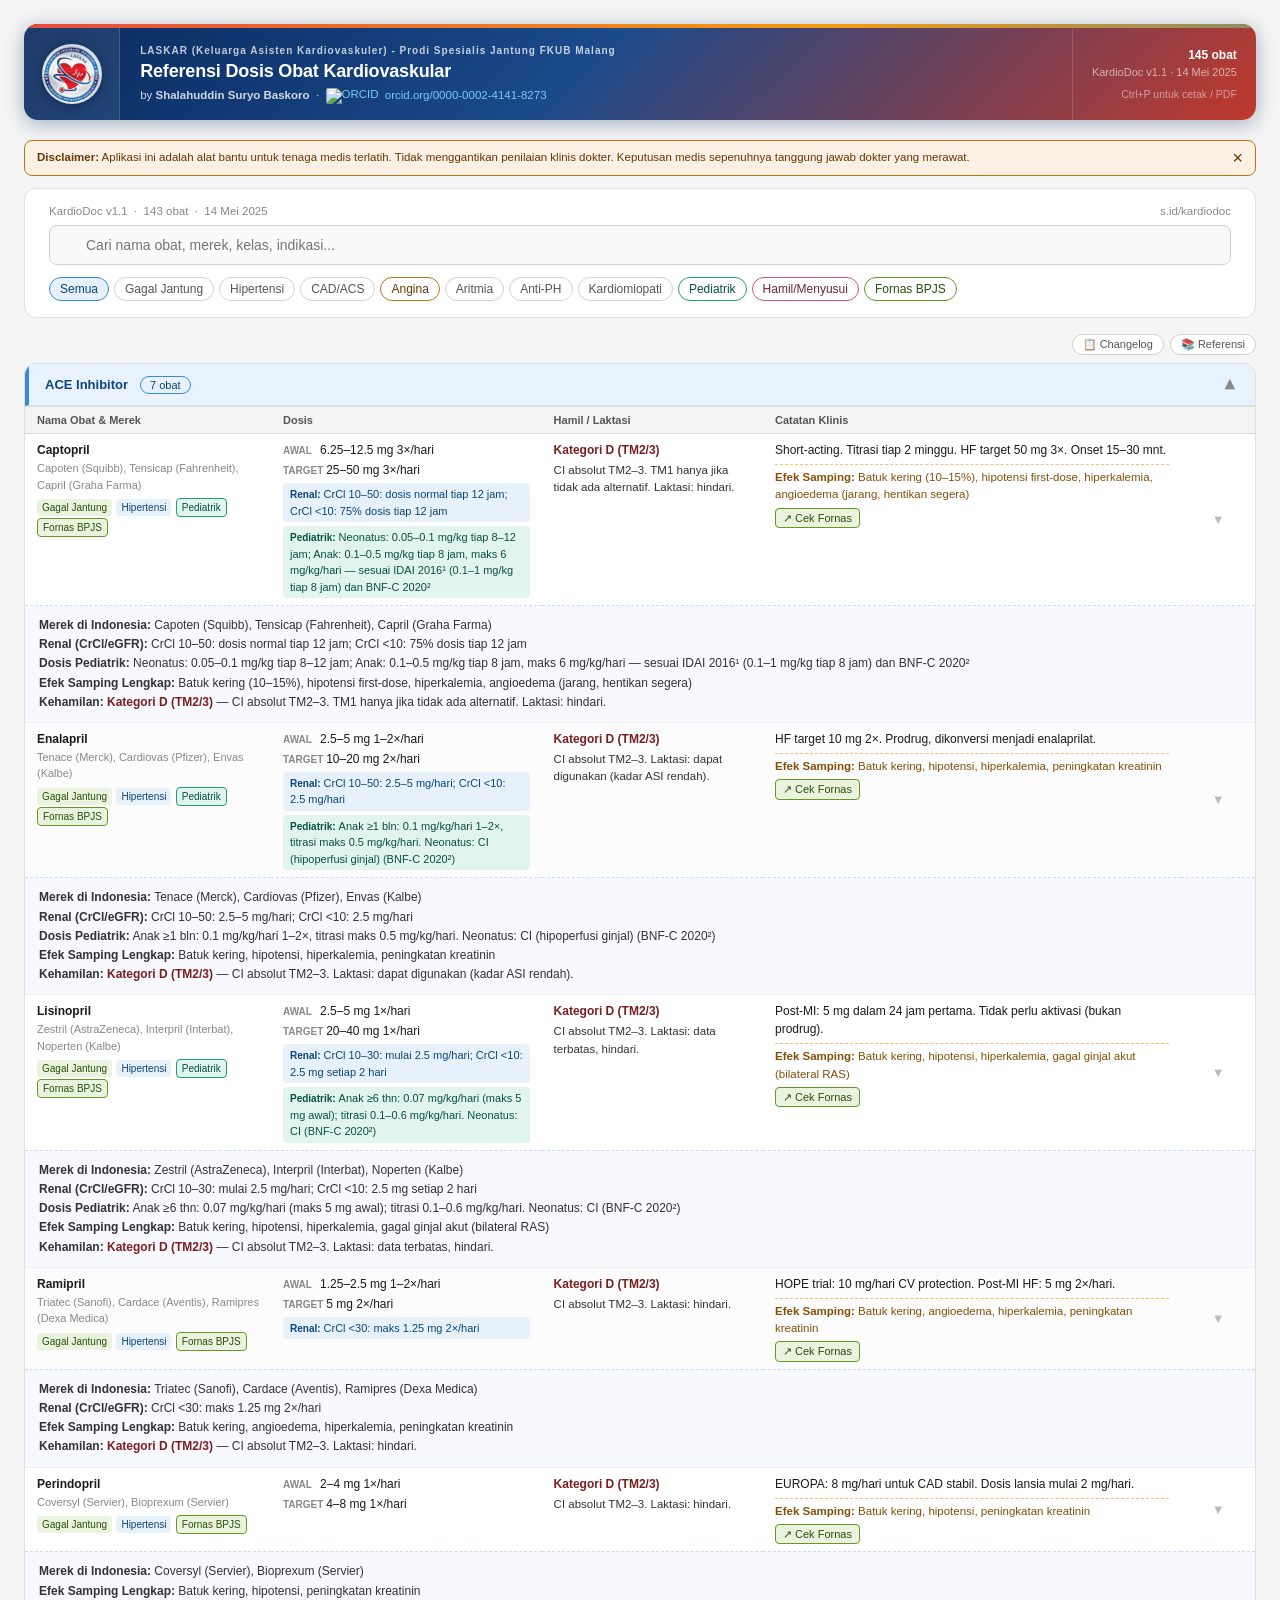
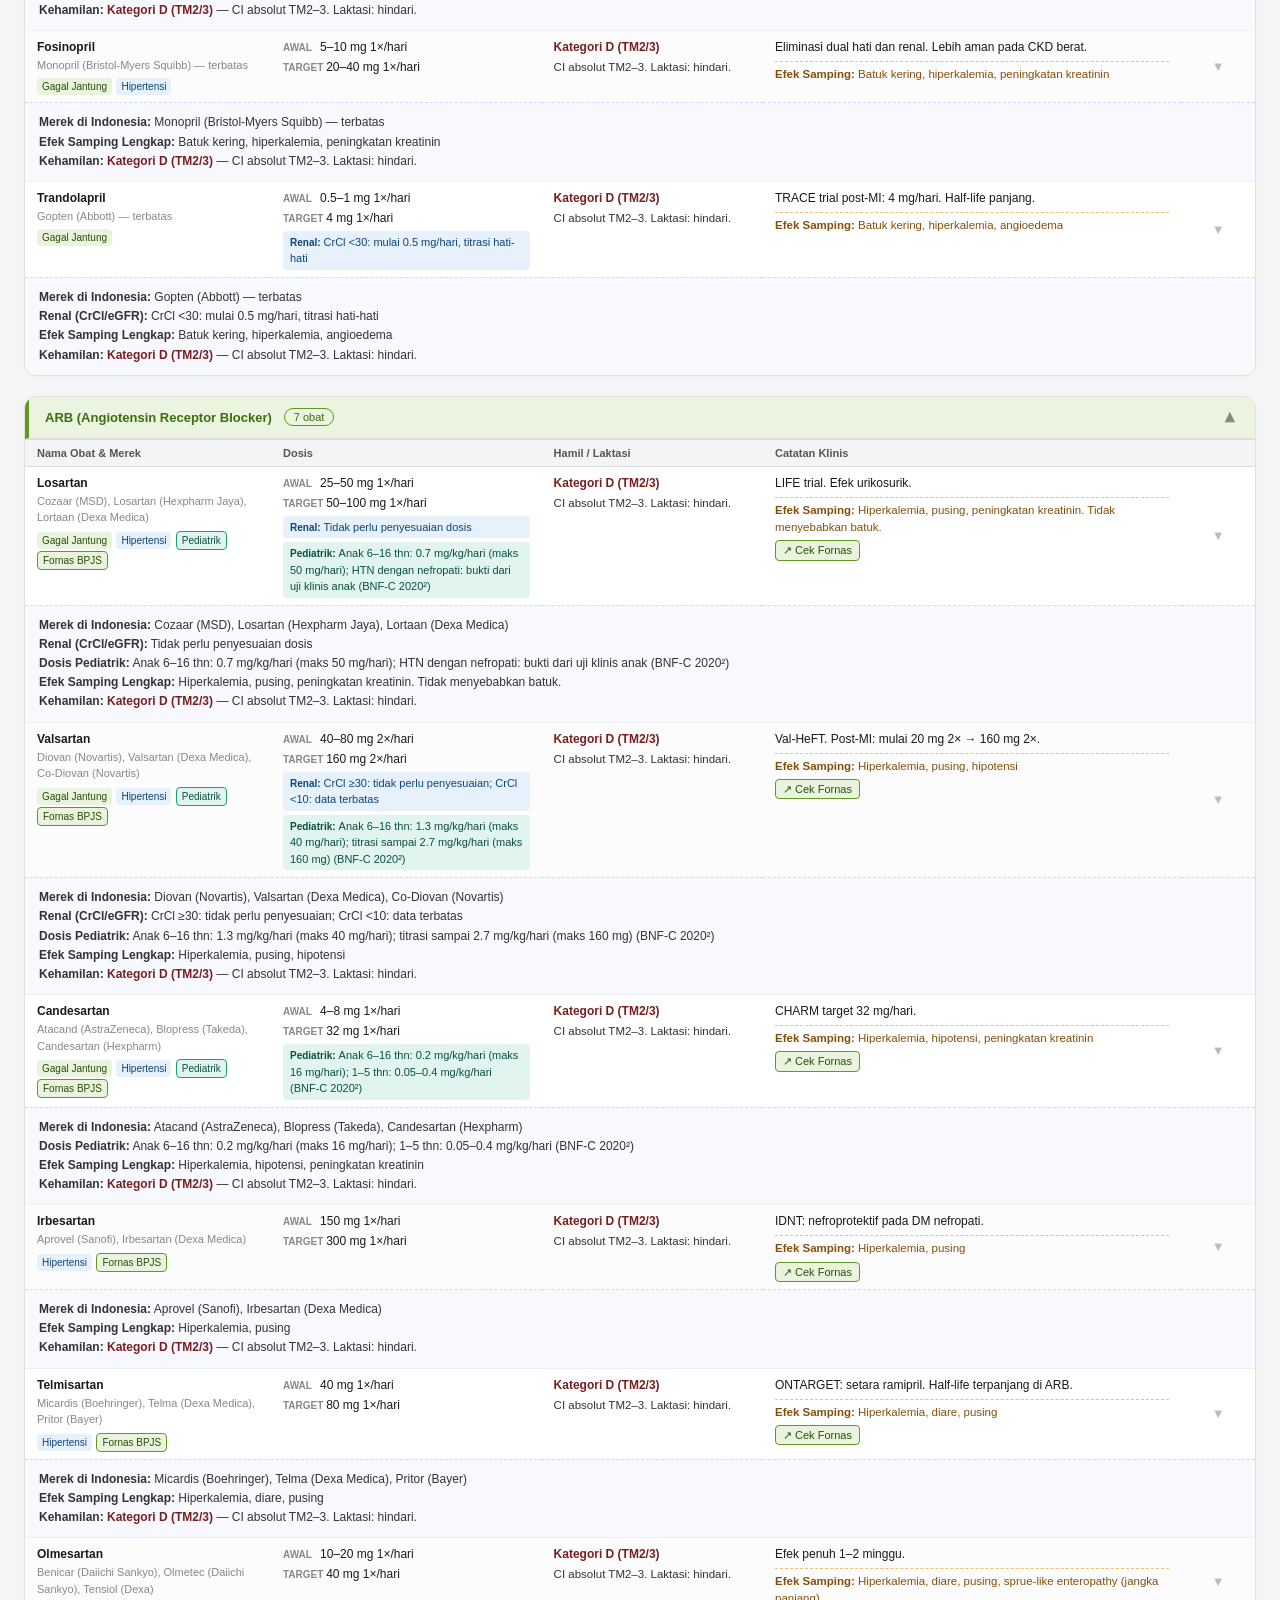
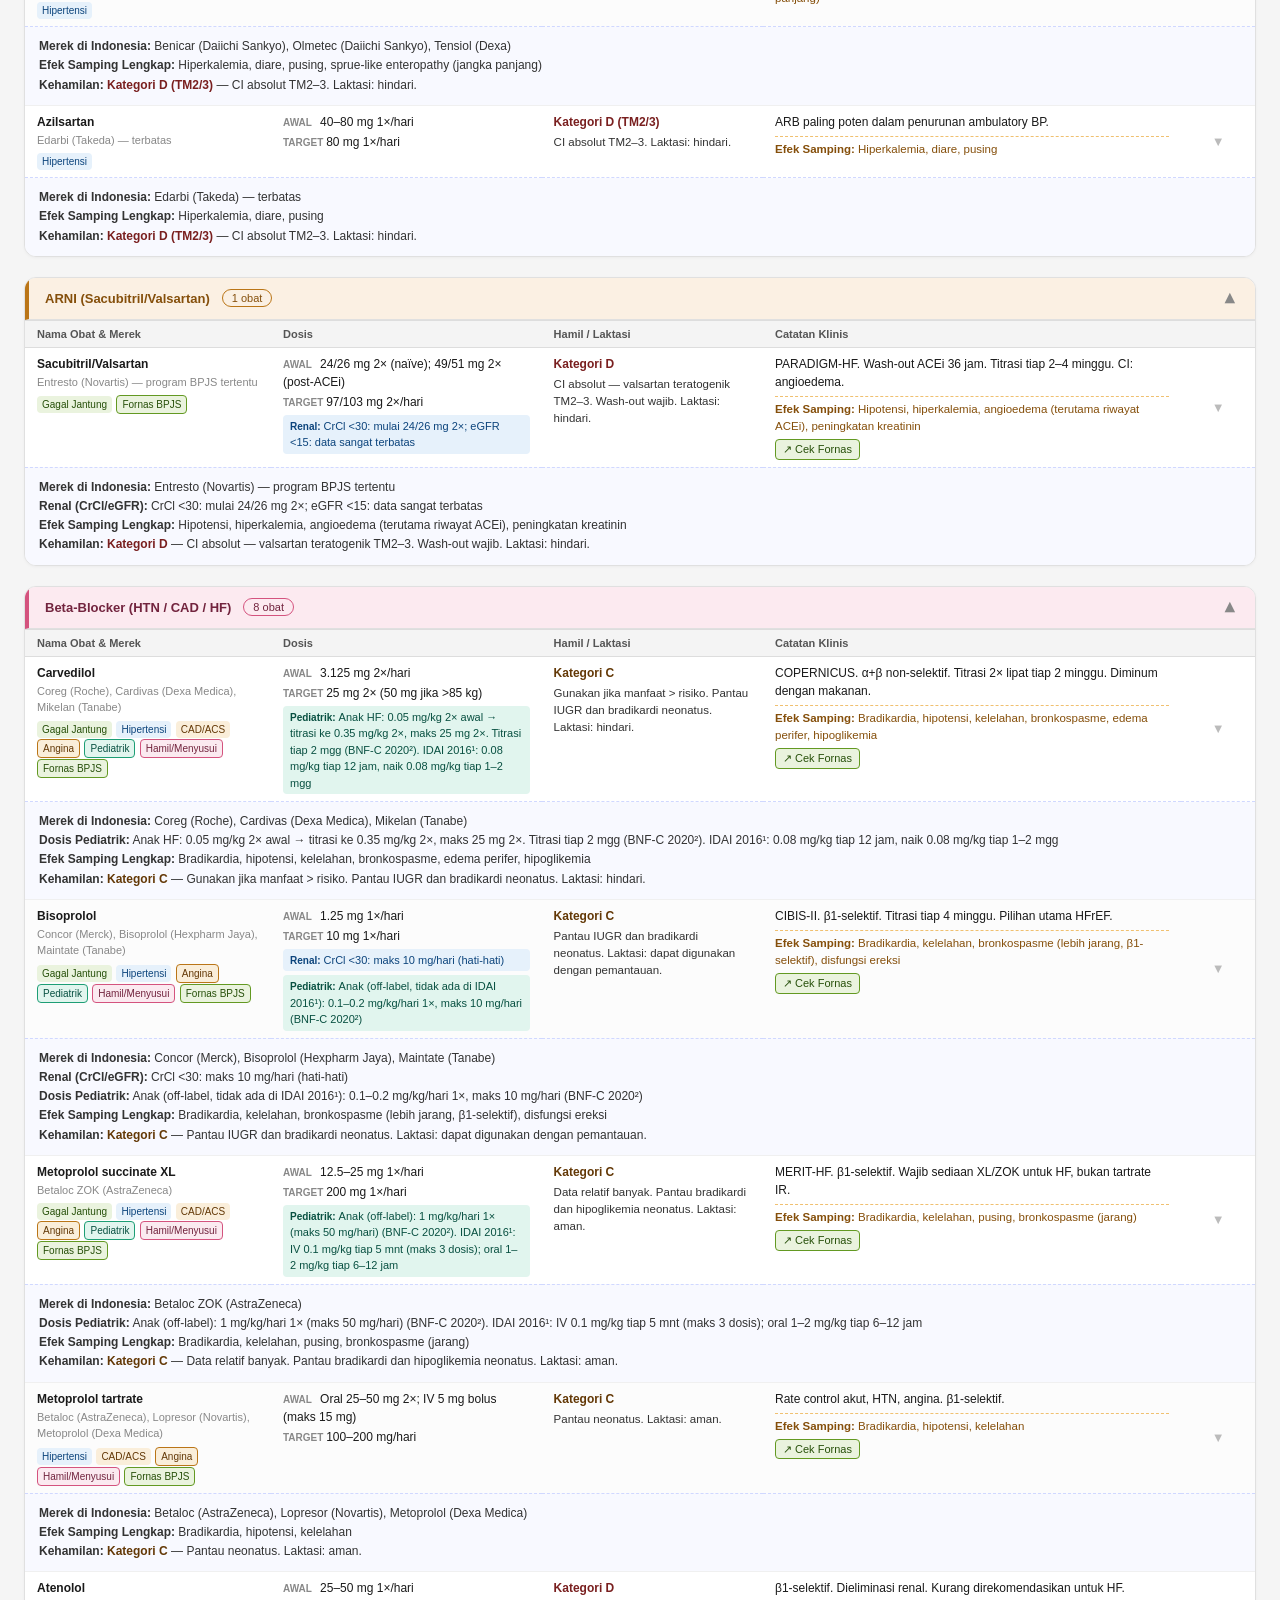
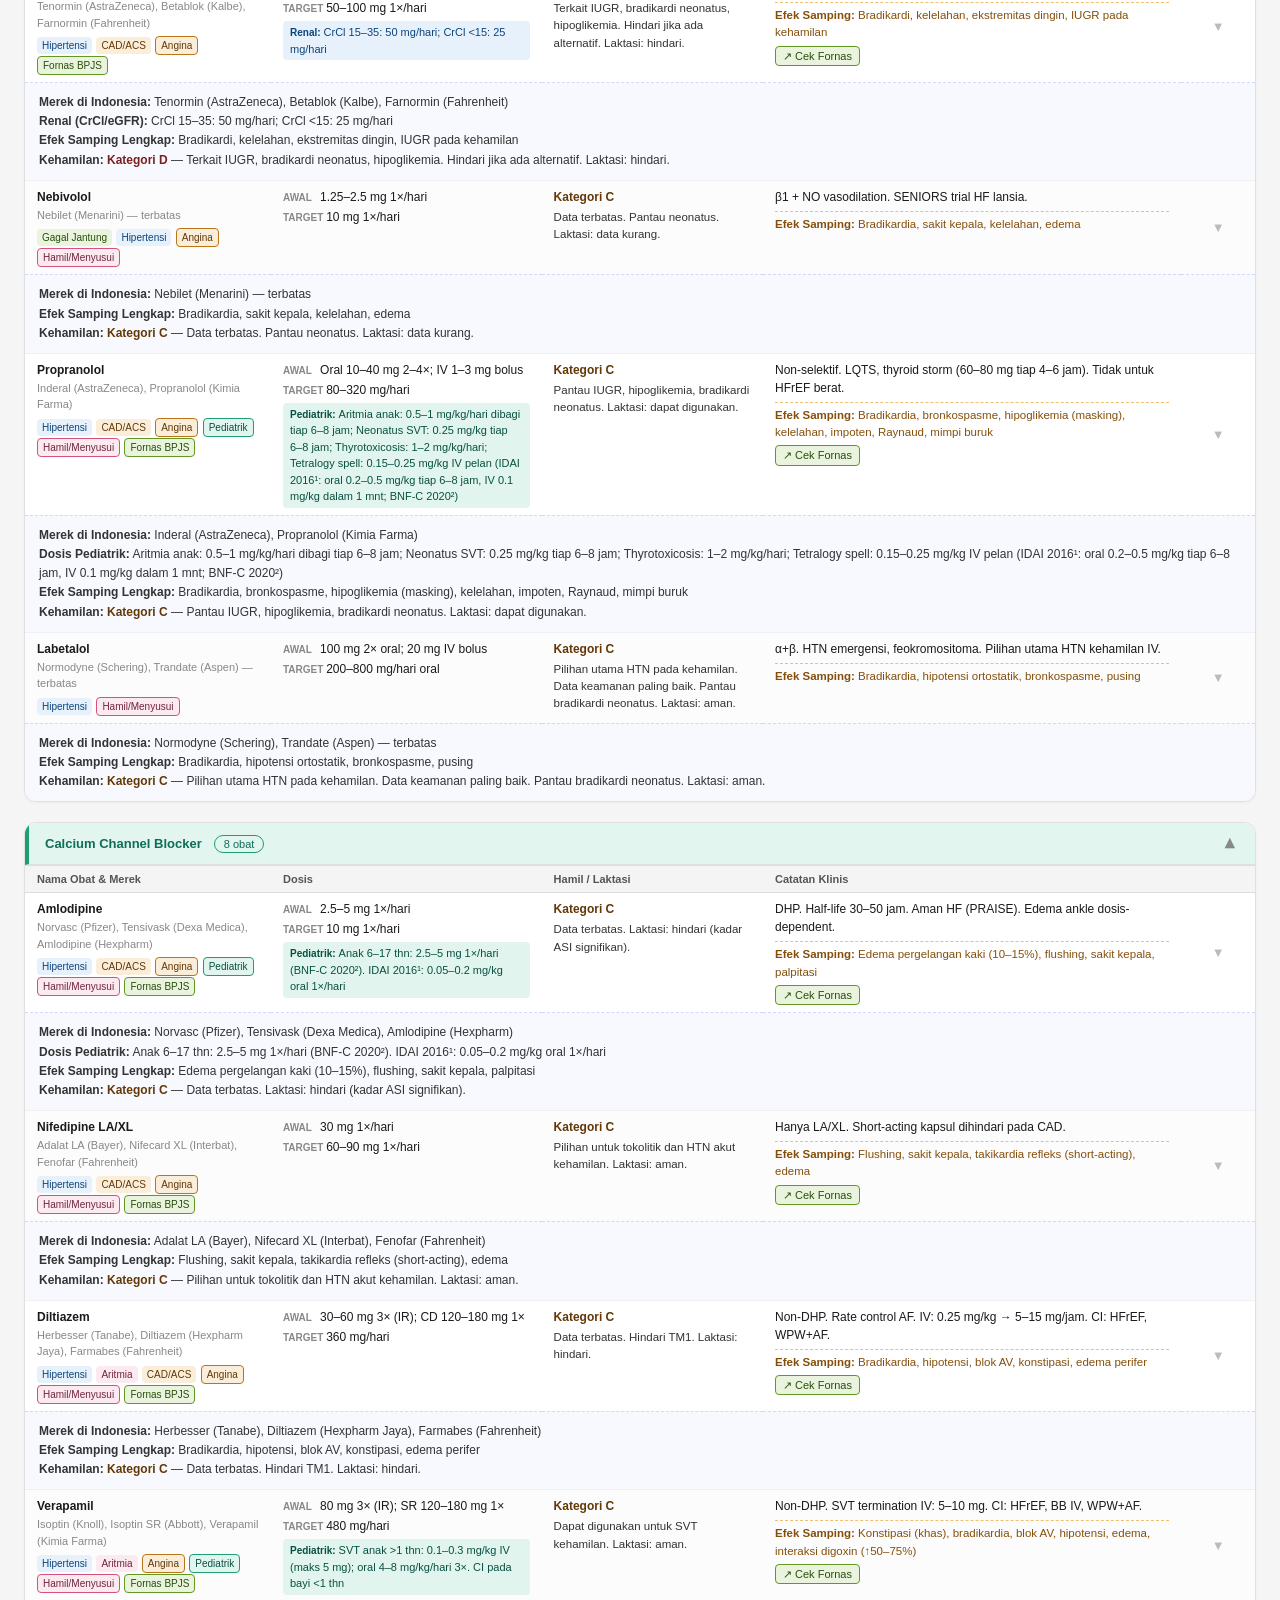
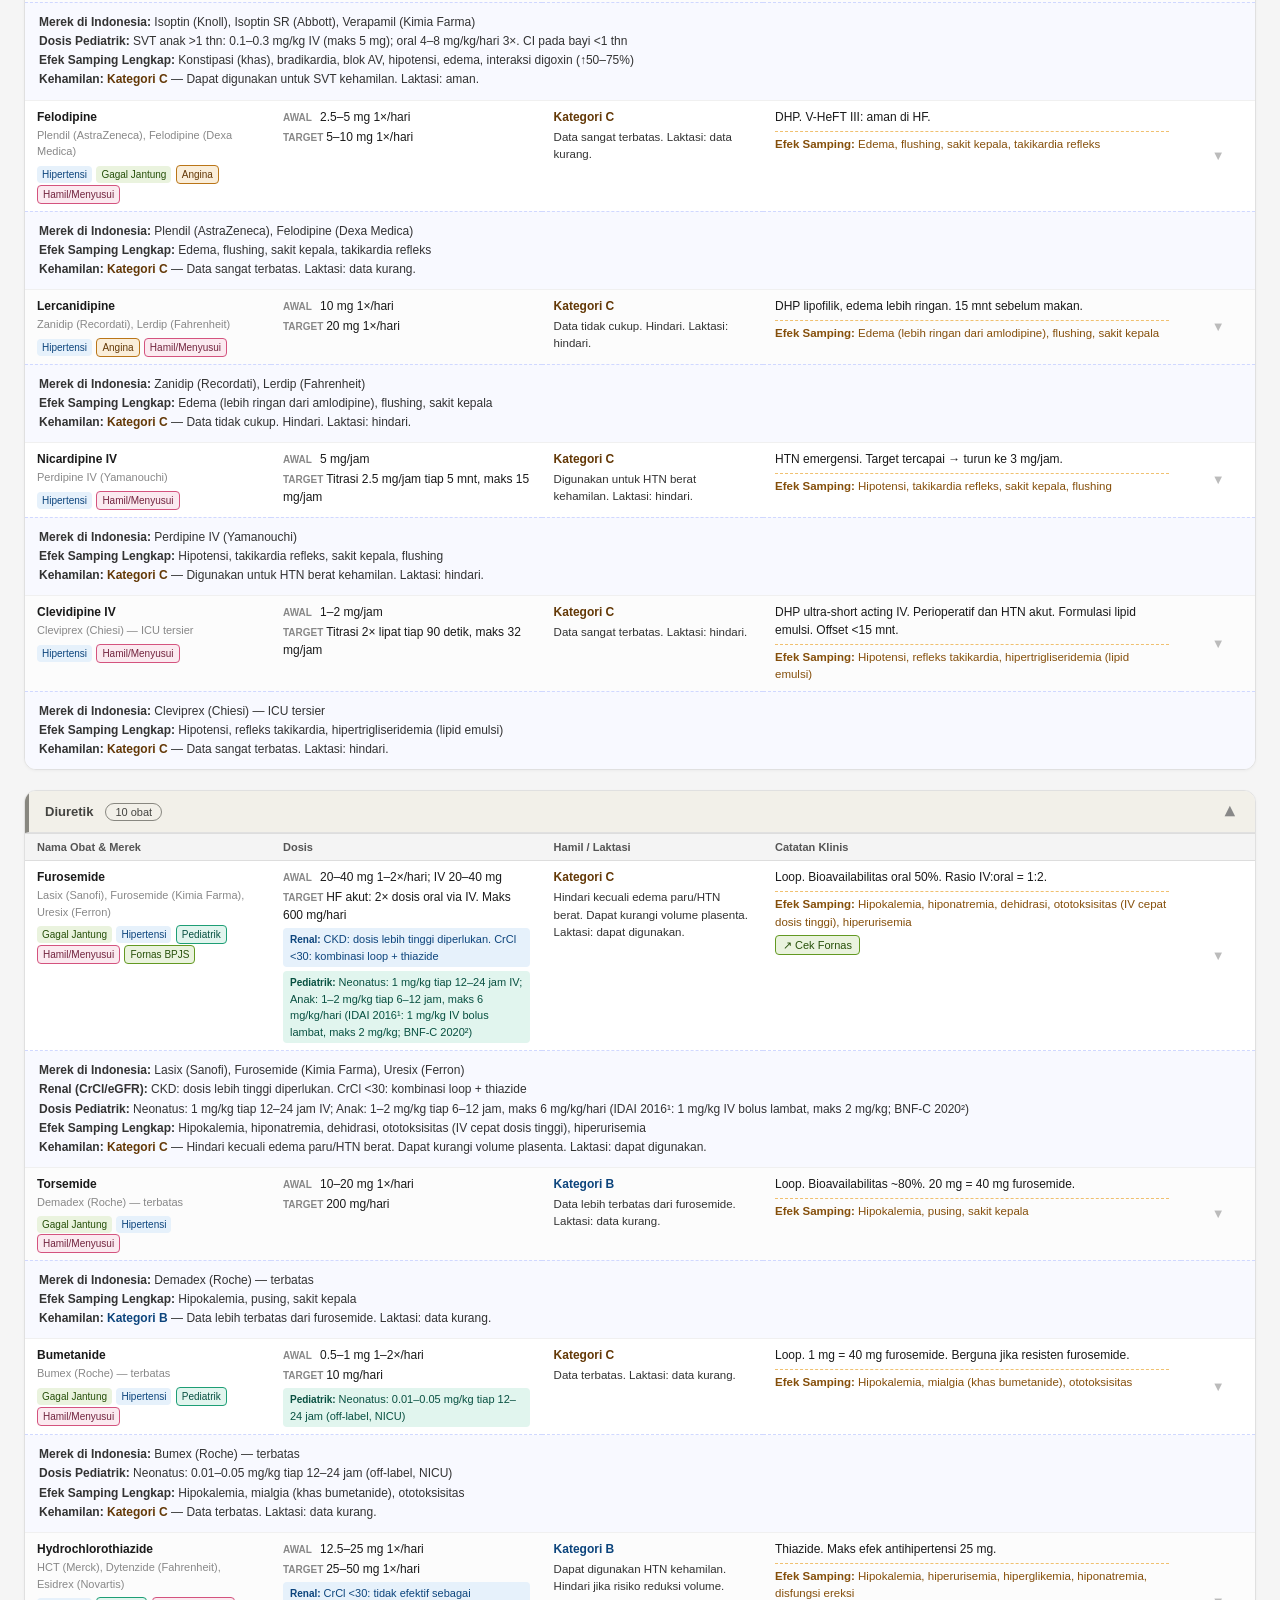
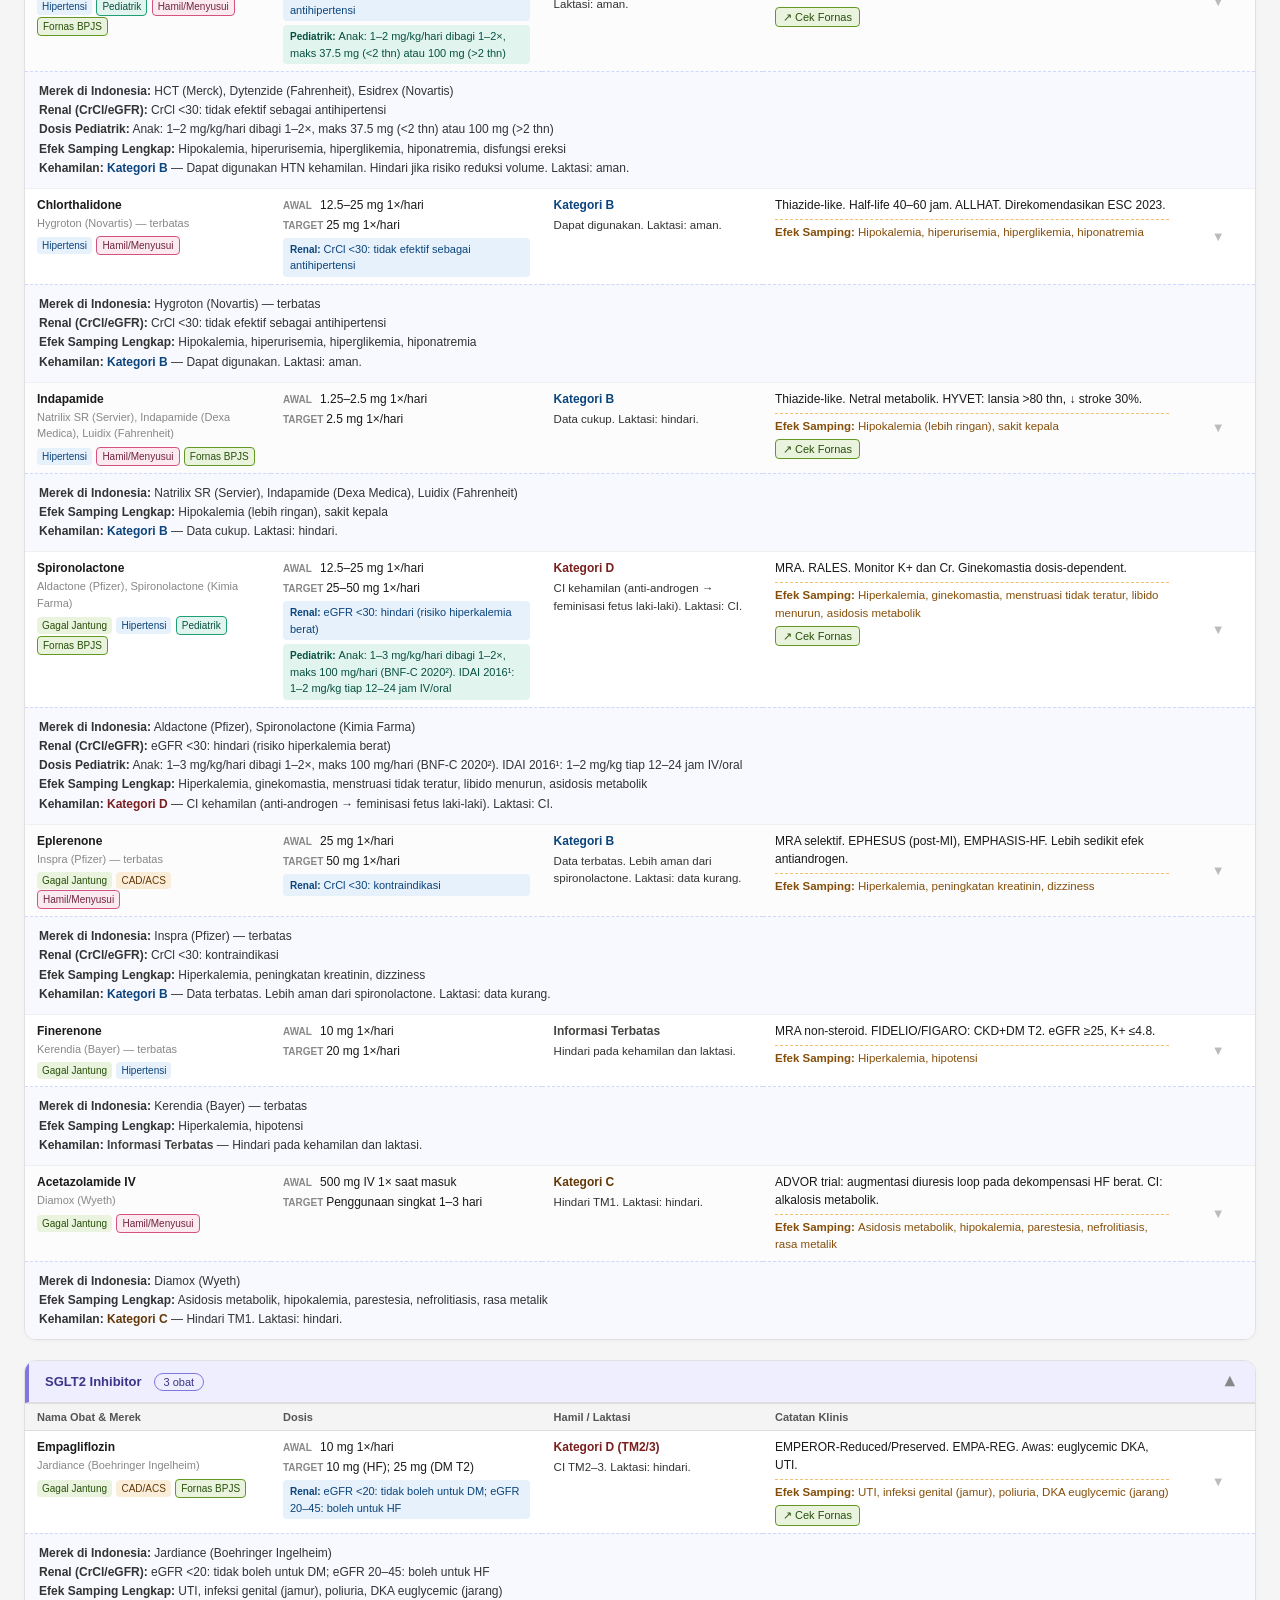
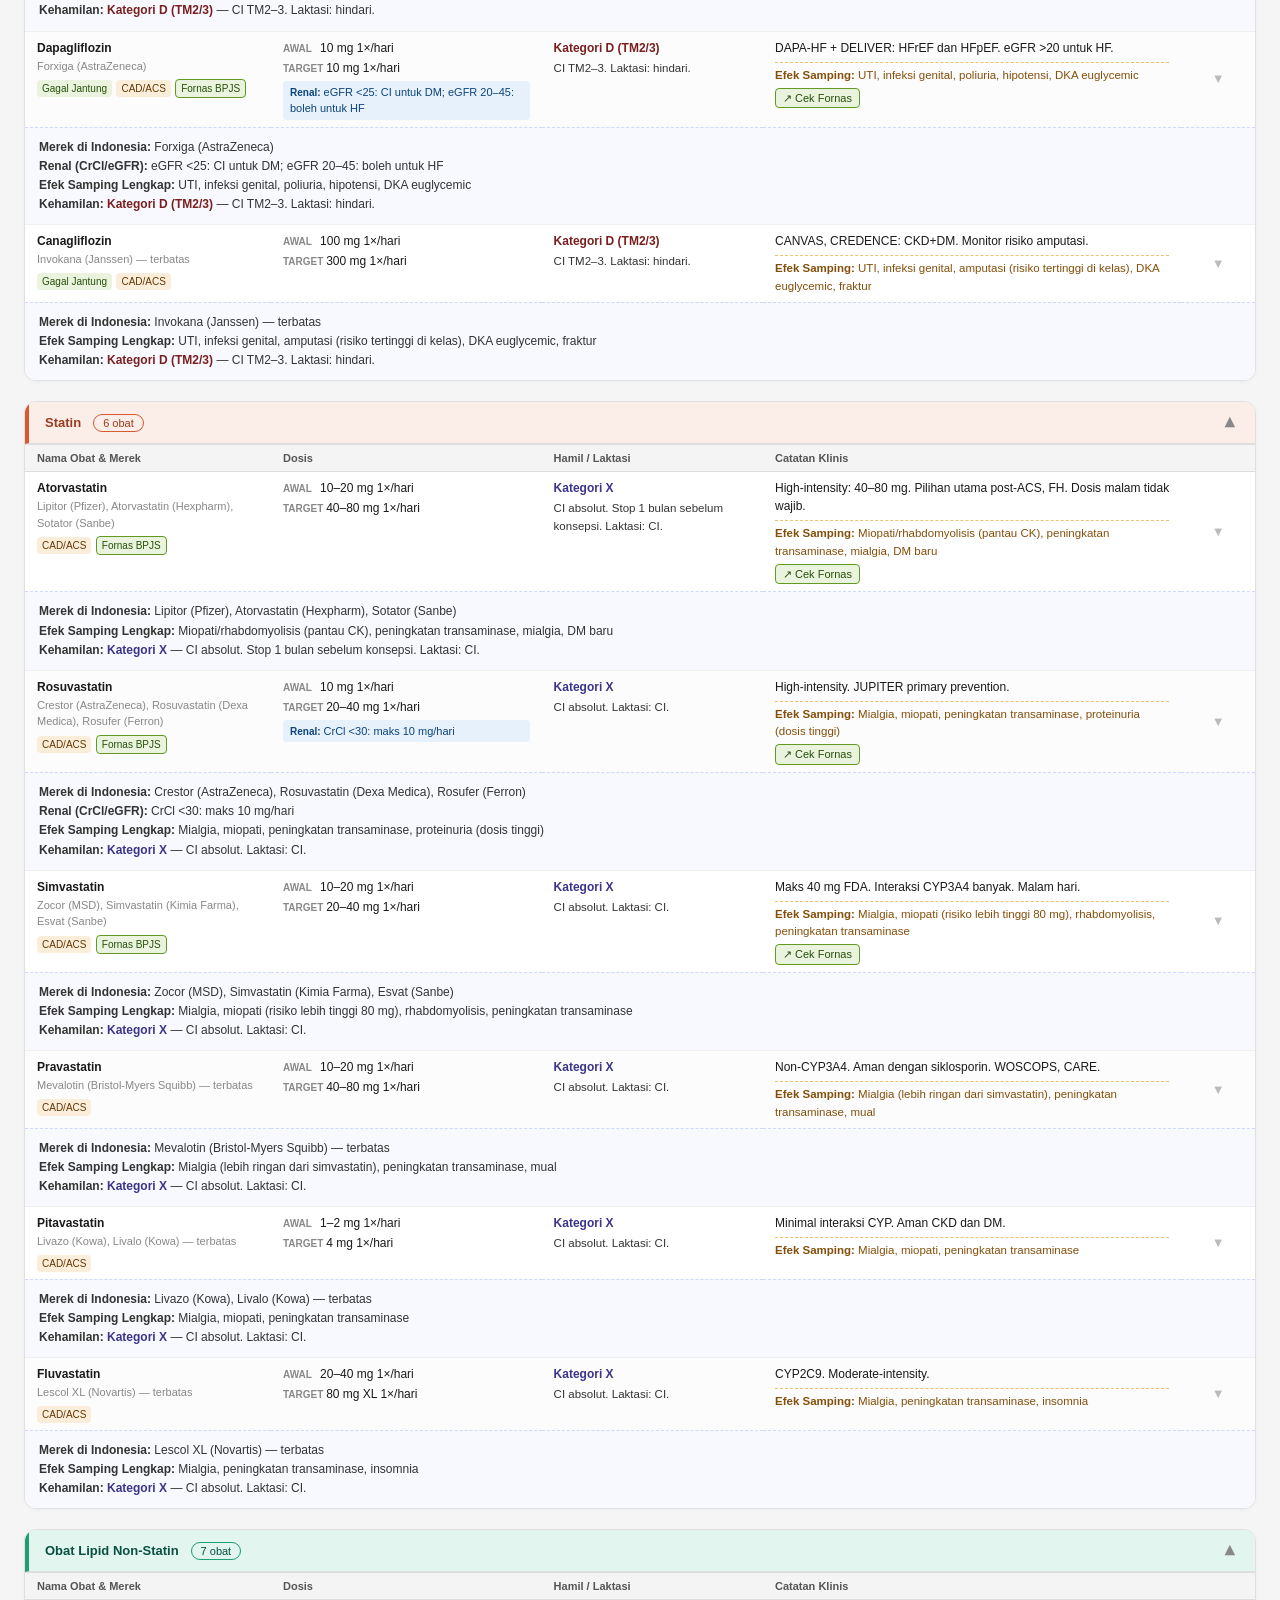
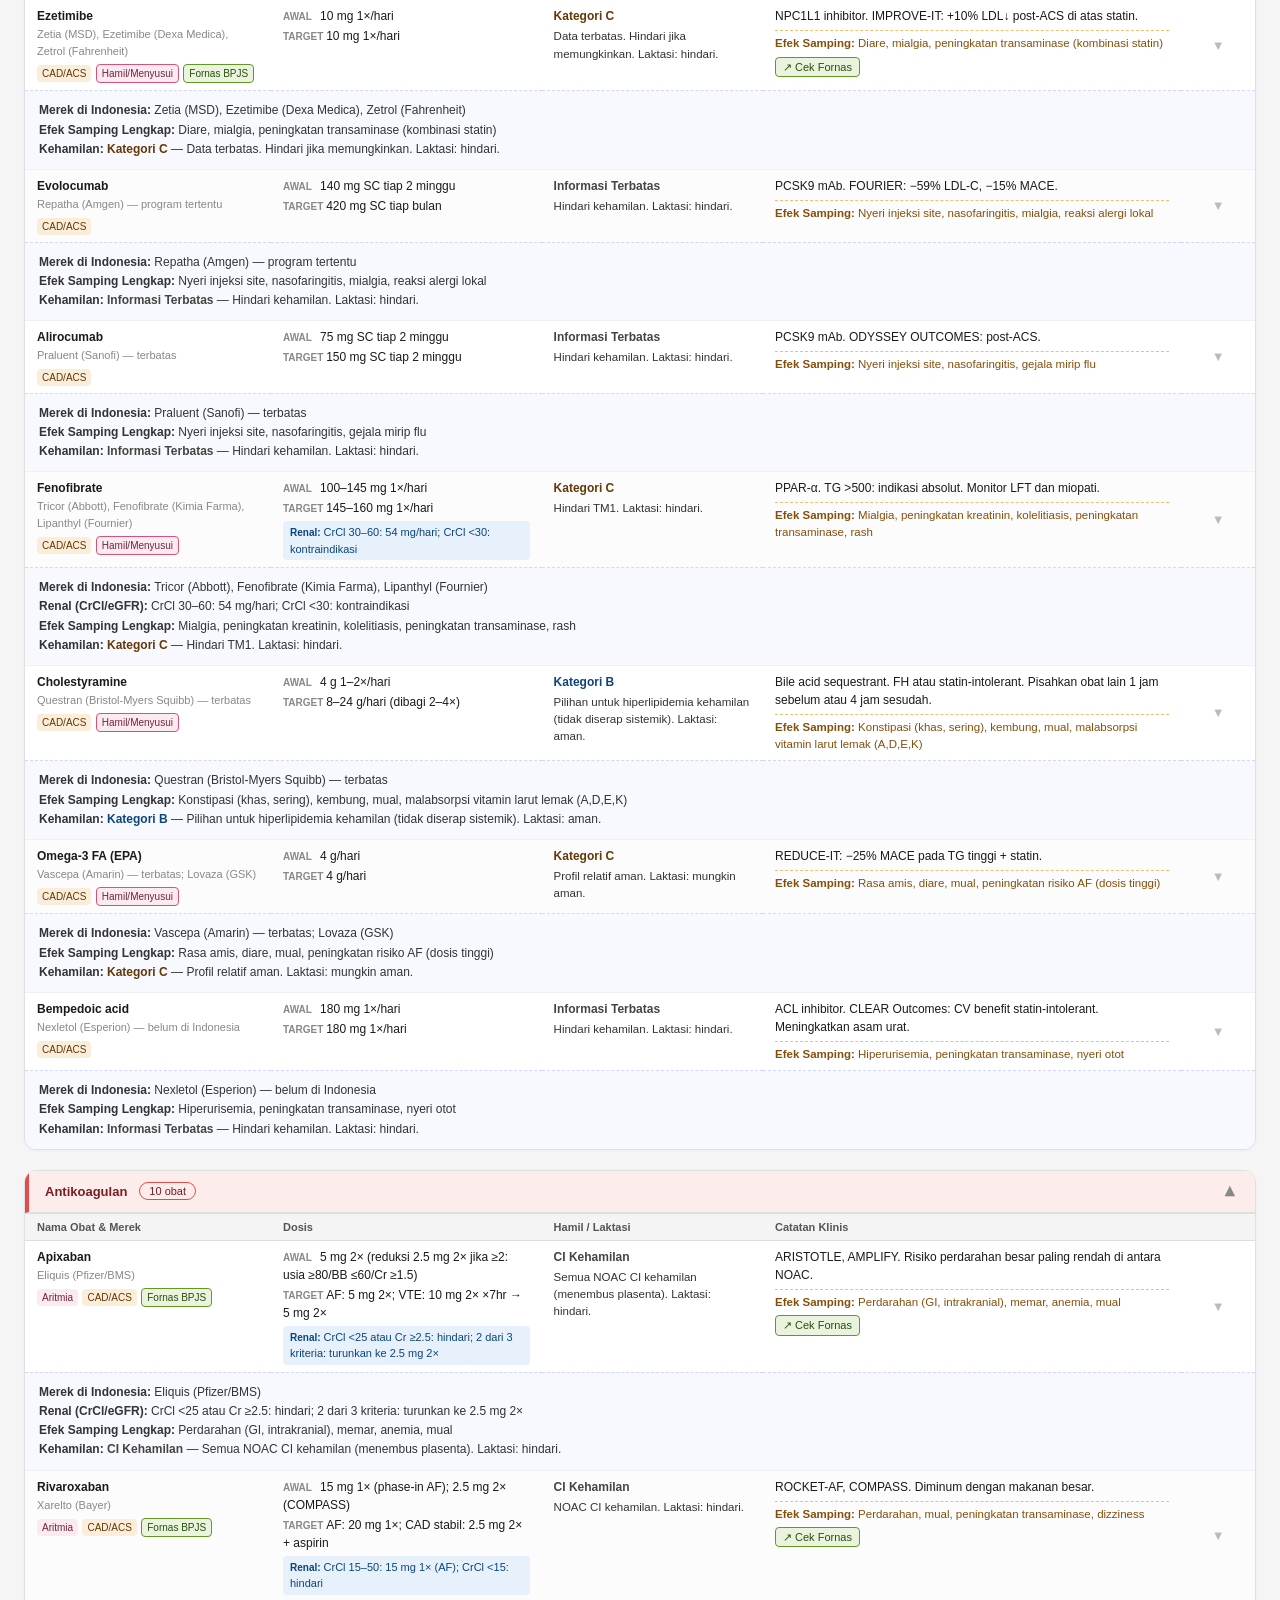
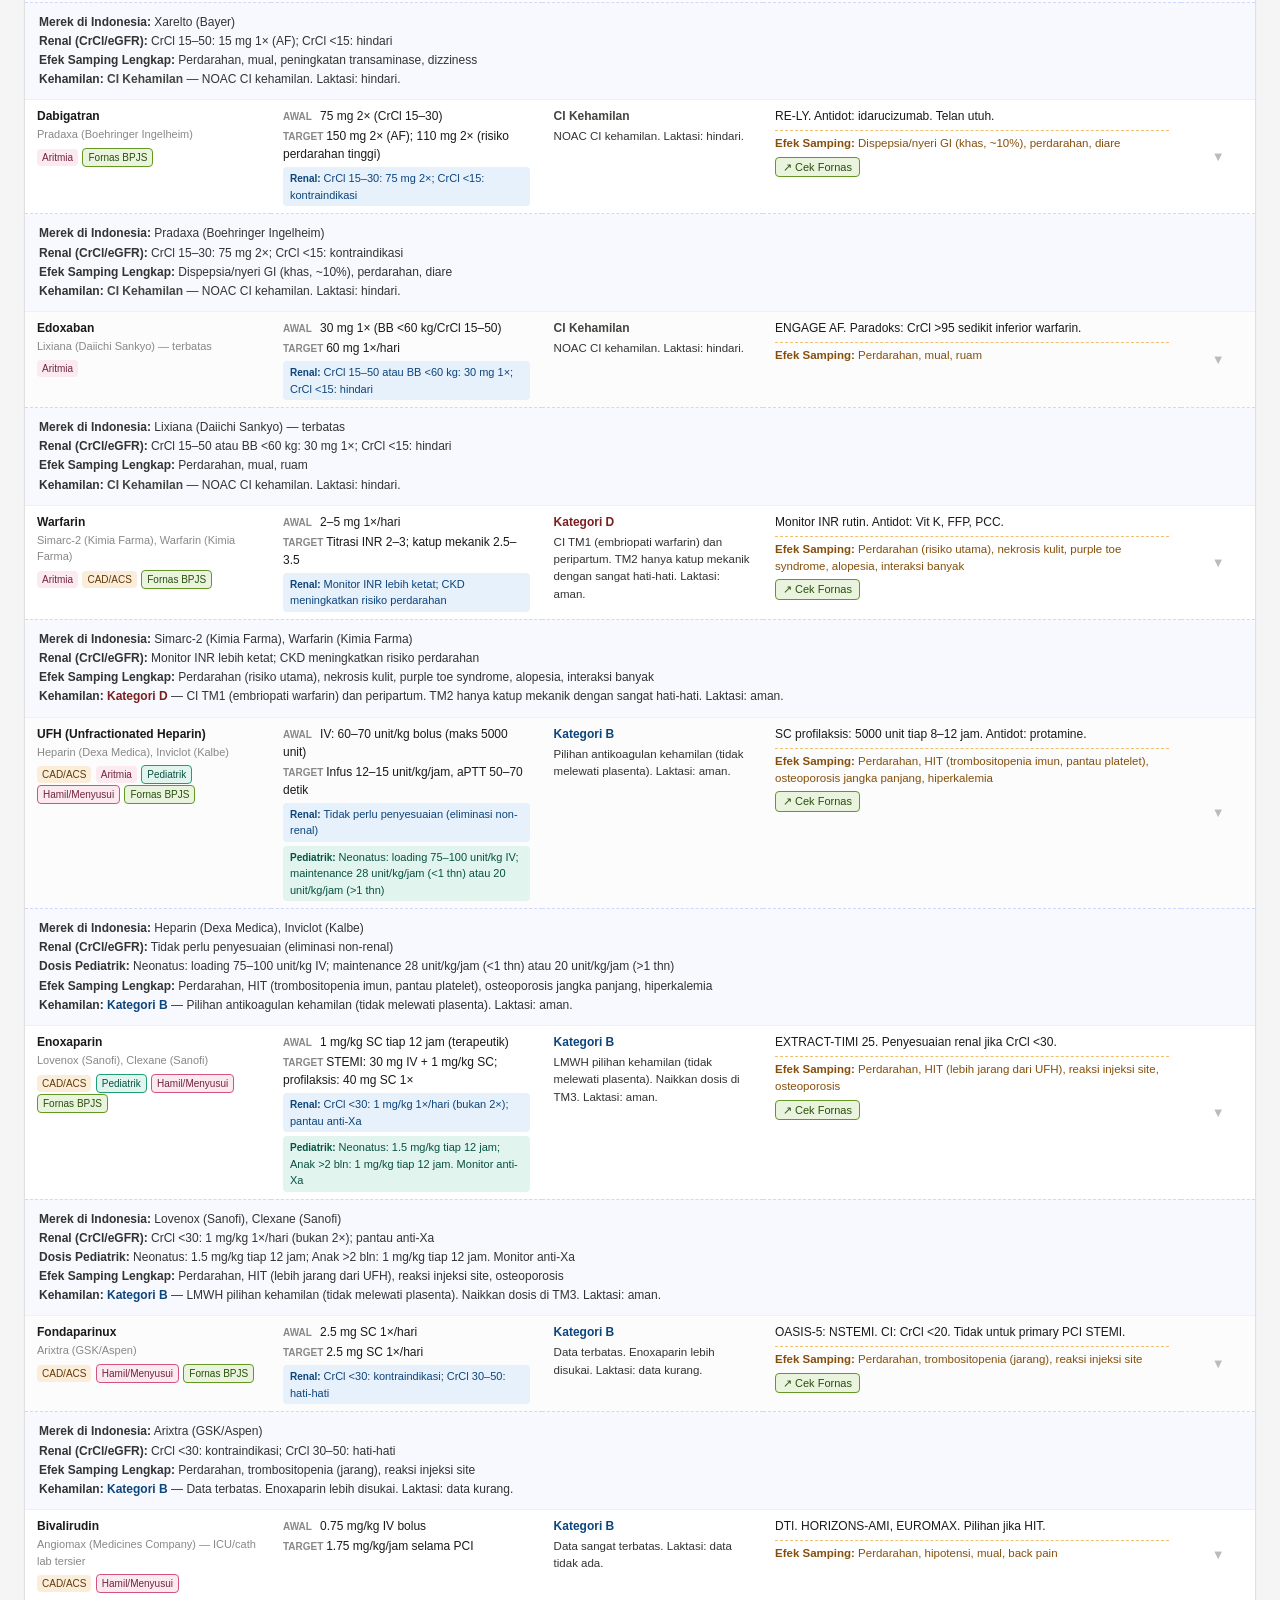
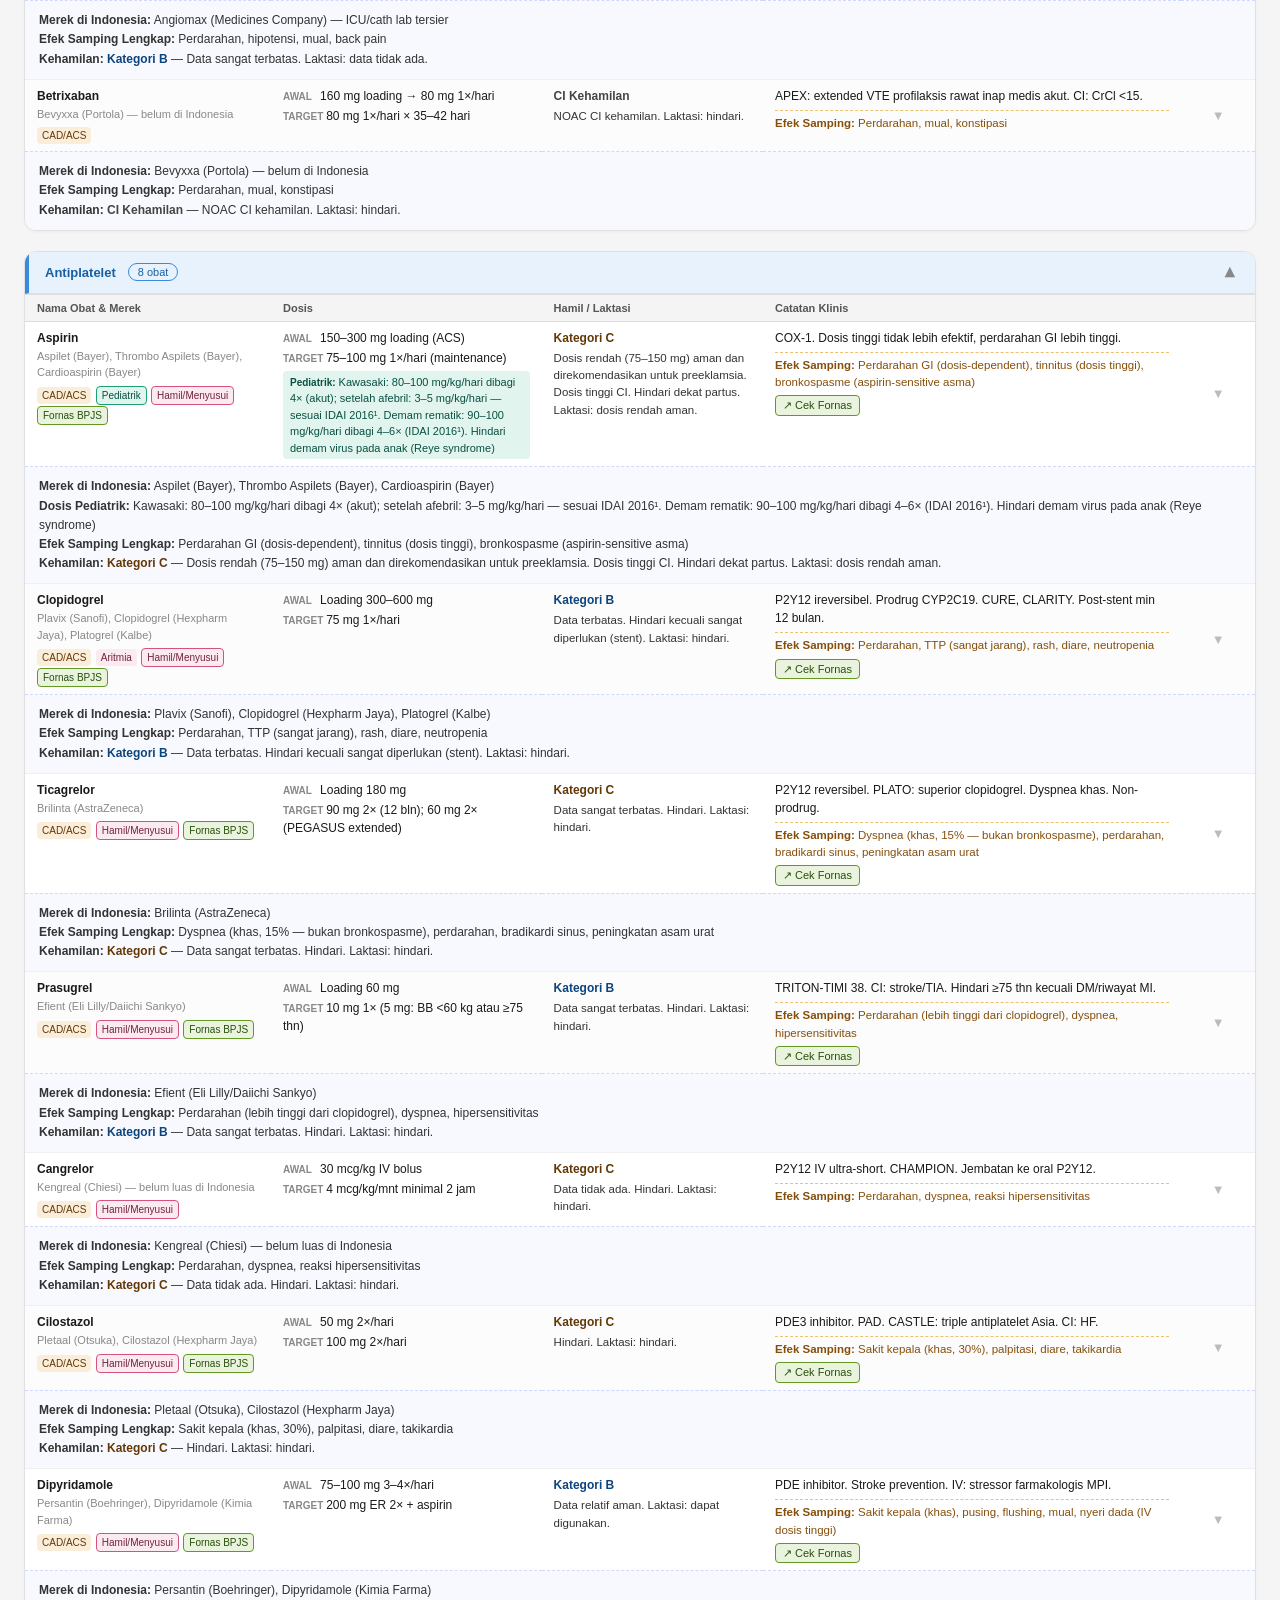
==== commit 8612239c: "Add files via upload" ====
--- a/index.html
+++ b/index.html
@@ -1,77 +1,139 @@
 <!DOCTYPE html>
 <html lang="id">
 <head>
-<meta charset="UTF-8">
-<meta name="viewport" content="width=device-width, initial-scale=1.0">
-<title>Aplikasi LASKAR FKUB – Referensi Dosis Obat Kardiovaskular</title>
+  <!-- Google Analytics -->
+  <script async src="https://www.googletagmanager.com/gtag/js?id=G-L9S3VJEW8K"></script>
+  <script>
+    window.dataLayer = window.dataLayer || [];
+    function gtag(){dataLayer.push(arguments);}
+    gtag('js', new Date());
+    gtag('config', 'G-L9S3VJEW8K', {page_title:'KardioDoc – LASKAR FKUB',page_location:window.location.href});
+    document.addEventListener('click',function(e){
+      if(e.target.classList.contains('pi'))gtag('event','filter_click',{event_category:'Navigation',event_label:e.target.textContent.trim()});
+    });
+    let _st;
+    document.addEventListener('input',function(e){
+      if(e.target.id==='si'){clearTimeout(_st);_st=setTimeout(function(){const q=e.target.value.trim();if(q.length>=2)gtag('event','search',{search_term:q});},1000);}
+    });
+  </script>
+  <meta charset="UTF-8">
+  <meta name="viewport" content="width=device-width, initial-scale=1.0">
+  <title>KardioDoc – Referensi Dosis Obat Kardiovaskular | LASKAR FKUB</title>
+  <link rel="manifest" href="manifest.json">
+  <meta name="theme-color" content="#0a2a5e">
+  <meta name="mobile-web-app-capable" content="yes">
+  <meta name="apple-mobile-web-app-capable" content="yes">
+  <meta name="apple-mobile-web-app-status-bar-style" content="black-translucent">
+  <meta name="apple-mobile-web-app-title" content="KardioDoc">
+  <link rel="apple-touch-icon" href="icon-192.png">
+  <link rel="stylesheet" href="https://cdn.jsdelivr.net/npm/@tabler/icons-webfont@latest/tabler-icons.min.css">
 <style>
 *{box-sizing:border-box;margin:0;padding:0}
 body{font-family:-apple-system,BlinkMacSystemFont,'Segoe UI',Roboto,sans-serif;background:#f5f5f5;color:#1a1a1a;padding:1.5rem}
+/* Header */
 .header{background:linear-gradient(135deg,#0a2a5e 0%,#1a4a8a 45%,#c0392b 100%);border-radius:14px;padding:0;margin-bottom:1.25rem;border:none;overflow:hidden;box-shadow:0 4px 20px rgba(10,42,94,.35)}
-.header-inner{display:flex;align-items:stretch;gap:0;width:100%}
-.header-logo-wrap{background:rgba(255,255,255,.08);padding:1.1rem 1.2rem;display:flex;align-items:center;justify-content:center;border-right:1px solid rgba(255,255,255,.15);min-width:100px}
-.header-logo-wrap img{width:82px;height:82px;border-radius:50%;box-shadow:0 2px 12px rgba(0,0,0,.3)}
-.header-body{flex:1;padding:1.1rem 1.4rem;display:flex;flex-direction:column;justify-content:center;gap:4px}
-.header-app-label{font-size:10px;font-weight:700;color:rgba(255,255,255,.6);letter-spacing:.18em;text-transform:uppercase}
-.header-title{font-size:20px;font-weight:800;color:#fff;line-height:1.2;letter-spacing:-.01em}
-.header-subtitle{font-size:11.5px;color:rgba(255,255,255,.75);margin-top:1px}
-.header-author{font-size:11.5px;color:rgba(255,255,255,.85);margin-top:4px}
-.header-author a{color:#7EC8F7;text-decoration:none;font-weight:500}
-.header-author a:hover{text-decoration:underline}
-.header-right{padding:1rem 1.3rem;display:flex;flex-direction:column;align-items:flex-end;justify-content:center;gap:5px;min-width:160px;border-left:1px solid rgba(255,255,255,.15)}
-.header-right .stats{font-size:10.5px;color:rgba(255,255,255,.55);text-align:right}
-.header-right #countInfo{font-size:12px;font-weight:600;color:#fff;text-align:right}
-.header-right .inst{font-size:10.5px;color:rgba(255,255,255,.65);text-align:right}
 .header-accent{height:4px;background:linear-gradient(90deg,#e74c3c,#f39c12,#2980b9,#e74c3c);background-size:200% 100%;animation:accentSlide 4s linear infinite}
 @keyframes accentSlide{0%{background-position:0% 0}100%{background-position:200% 0}}
-@media(max-width:600px){.header-right{display:none}.header-logo-wrap{padding:.8rem .9rem}.header-logo-wrap img{width:64px;height:64px}}
-.header h1{font-size:18px;font-weight:600;color:#0C447C}
-.header small{font-size:12px;color:#888}
+.header-inner{display:flex;align-items:stretch;width:100%}
+.header-logo-wrap{background:rgba(255,255,255,.08);padding:1rem 1.1rem;display:flex;align-items:center;justify-content:center;border-right:1px solid rgba(255,255,255,.15);min-width:90px}
+.header-logo-wrap img{width:60px;height:60px;border-radius:50%;box-shadow:0 2px 12px rgba(0,0,0,.3)}
+.header-body{flex:1;padding:1rem 1.25rem;display:flex;flex-direction:column;justify-content:center;gap:2px}
+.header-app-label{font-size:11px;font-weight:700;color:rgba(255,255,255,.6);letter-spacing:.18em;text-transform:uppercase}
+.header-title{font-size:22px;font-weight:800;color:#fff;line-height:1.1;letter-spacing:-.01em}
+.header-subtitle{font-size:10px;color:rgba(255,255,255,.6);letter-spacing:.01em}
+.header-desc{font-size:13px;font-weight:500;color:rgba(255,255,255,.9);margin-top:2px}
+.header-author{font-size:11.5px;color:rgba(255,255,255,.8);margin-top:4px}
+.header-author a{color:#7EC8F7;text-decoration:none;font-weight:500}
+.header-right{padding:1rem 1.2rem;display:flex;flex-direction:column;align-items:flex-end;justify-content:center;gap:4px;min-width:140px;border-left:1px solid rgba(255,255,255,.15)}
+.header-right .inst{font-size:11px;color:rgba(255,255,255,.6)}
+.header-right #countInfo{font-size:12px;font-weight:600;color:#fff}
+.header-right .stats{font-size:10.5px;color:rgba(255,255,255,.5)}
+@media(max-width:768px){.header-right{display:none}.header-logo-wrap{padding:.7rem .8rem}.header-logo-wrap img{width:52px;height:52px}}
+/* Search & filters */
 .search-wrap{background:#fff;border-radius:12px;padding:1rem 1.5rem;margin-bottom:1rem;border:1px solid #e0e0e0}
-input[type=text]{width:100%;height:40px;padding:0 14px;font-size:14px;border:1px solid #d0d0d0;border-radius:8px;background:#fafafa;color:#1a1a1a;outline:none;transition:border .15s}
+.ver-bar{display:flex;justify-content:space-between;align-items:center;margin-bottom:.5rem;font-size:11.5px;color:#888}
+input[type=text]{width:100%;height:40px;padding:0 12px 0 36px;font-size:14px;border:1px solid #d0d0d0;border-radius:8px;background:#fafafa;color:#1a1a1a;outline:none;transition:border .15s;position:relative}
 input[type=text]:focus{border-color:#378ADD;background:#fff}
-.fr{display:flex;flex-wrap:wrap;gap:6px;margin-top:.75rem}
-.pi{font-size:12px;padding:5px 12px;border-radius:999px;border:1px solid #d0d0d0;cursor:pointer;background:#fff;color:#555;transition:all .15s;user-select:none}
+.search-icon-wrap{position:relative;margin-bottom:.75rem}
+.search-icon{position:absolute;left:10px;top:50%;transform:translateY(-50%);font-size:16px;color:#aaa;pointer-events:none}
+.fr{display:flex;flex-wrap:wrap;gap:5px}
+@media(max-width:768px){.fr{flex-wrap:nowrap;overflow-x:auto;padding-bottom:4px;-webkit-overflow-scrolling:touch;scrollbar-width:none}.fr::-webkit-scrollbar{display:none}.fr .pi{white-space:nowrap;flex-shrink:0}}
+.pi{font-size:12px;padding:4px 10px;border-radius:999px;border:0.5px solid #d0d0d0;cursor:pointer;background:#fff;color:#555;transition:all .15s;user-select:none}
 .pi:hover{border-color:#378ADD;color:#0C447C}
 .pi.on{background:#E6F1FB;color:#0C447C;border-color:#378ADD;font-weight:500}
+/* Group blocks */
 .gb{margin-bottom:1.25rem;border:1px solid #e0e0e0;border-radius:12px;overflow:hidden;background:#fff;box-shadow:0 1px 3px rgba(0,0,0,.04)}
 .gh{padding:10px 16px;font-size:13px;font-weight:600;display:flex;align-items:center;gap:8px;cursor:pointer;user-select:none;border-bottom:1px solid #e0e0e0}
 .gh .bj{font-size:11px;padding:2px 9px;border-radius:999px;font-weight:400;margin-left:4px}
 .gh .cv{margin-left:auto;font-size:18px;transition:transform .2s;color:#888}
 .gh.op .cv{transform:rotate(180deg)}
-.sl{padding:6px 16px;font-size:10.5px;font-weight:600;color:#666;background:#f9f9f9;border-top:1px solid #ebebeb;text-transform:uppercase;letter-spacing:.05em}
 .bd{display:block}
-table{width:100%;border-collapse:collapse;font-size:12.5px;table-layout:fixed}
-th{padding:7px 12px;text-align:left;font-weight:600;font-size:11px;color:#555;background:#f4f4f4;border-top:1px solid #ebebeb;border-bottom:1px solid #ddd}
-th:nth-child(1){width:15%}th:nth-child(2){width:17%}th:nth-child(3){width:14%}th:nth-child(4){width:38%}th:nth-child(5){width:16%}
-td{padding:7px 12px;vertical-align:top;border-top:1px solid #f0f0f0;word-wrap:break-word;line-height:1.5}
+.sl{padding:5px 14px;font-size:10.5px;font-weight:600;color:#666;background:#f9f9f9;border-top:0.5px solid #ebebeb;text-transform:uppercase;letter-spacing:.05em}
+/* Table */
+table{width:100%;border-collapse:collapse;font-size:12px;table-layout:fixed}
+th{padding:7px 12px;text-align:left;font-weight:600;font-size:11px;color:#555;background:#f4f4f4;border-top:1px solid #ddd;border-bottom:1px solid #ddd}
+th:nth-child(1){width:20%}th:nth-child(2){width:22%}th:nth-child(3){width:18%}th:nth-child(4){width:34%}th:nth-child(5){width:6%}
+td{padding:7px 12px;vertical-align:top;border-top:0.5px solid #f0f0f0;word-wrap:break-word;line-height:1.5}
 tr:hover td{background:#fafbff}
+tr:nth-child(4n+3) td{background:rgba(0,0,0,.012)}
 .dn{font-weight:600;color:#1a1a1a}
-.tg{display:inline-block;font-size:10px;padding:2px 6px;border-radius:4px;margin:1px 1px 0 0;font-weight:500}
-.hf{background:#EAF3DE;color:#3B6D11}
-.ht{background:#E6F1FB;color:#185FA5}
-.cd{background:#FAEEDA;color:#854F0B}
-.ar{background:#FBEAF0;color:#993556}
-.ph{background:#EEEDFE;color:#3C3489}
-.cm{background:#F1EFE8;color:#444441}
-.nr{padding:3rem;text-align:center;color:#888;font-size:14px}
-.stats{font-size:12px;color:#888;margin-top:.5rem}
+/* Tags */
+.tg{display:inline-block;font-size:10px;padding:1px 5px;border-radius:4px;font-weight:500;margin:1px 1px 0 0}
+.hf{background:#EAF3DE;color:#27500A}.ht{background:#E6F1FB;color:#0C447C}
+.cd{background:#FAEEDA;color:#633806}.ar{background:#FBEAF0;color:#72243E}
+.ph{background:#EEEDFE;color:#3C3489}.cm{background:#F1EFE8;color:#444441}
+.pd{background:#E1F5EE;color:#085041;border:0.5px solid #1D9E75}
+.pr{background:#FBEAF0;color:#72243E;border:0.5px solid #D4537E}
+.ag{background:#FAEEDA;color:#633806;border:0.5px solid #BA7517}
+.fn{background:#EAF3DE;color:#27500A;border:0.5px solid #639922}
+/* Dose boxes */
+.pd-box{background:#E1F5EE;border-radius:4px;padding:3px 7px;font-size:11px;color:#085041;margin-top:4px;display:block;line-height:1.5}
+.rn-box{background:#E6F1FB;border-radius:4px;padding:3px 7px;font-size:11px;color:#0C447C;margin-top:4px;display:block;line-height:1.5}
+.box-lbl{font-size:10px;font-weight:600;display:inline;margin-right:3px}
+/* Pregnancy */
+.preg-cat{display:block;font-size:12px;font-weight:600;margin-bottom:3px}
+.cat-a{color:#27500A}.cat-b{color:#0C447C}.cat-c{color:#633806}.cat-d{color:#791F1F}.cat-x{color:#3C3489}.cat-ni{color:#444441}
+.preg-txt{font-size:11.5px;color:#333;line-height:1.5;display:block}
+/* Side effects */
+.se-box{font-size:11.5px;color:#854F0B;margin-top:5px;display:block;line-height:1.5;border-top:0.5px dashed #f0c070;padding-top:4px}
+/* Expand row */
+.exp-row{background:#f8f9ff}
+.exp-row td{font-size:12px;padding:10px 14px;border-top:0.5px dashed #d0d8ff;color:#333;line-height:1.6}
+/* Highlight */
+.highlight{background:#FFF3B0;border-radius:2px;padding:0 1px}
+/* Fornas button */
+.fn-btn{display:inline-flex;align-items:center;gap:3px;font-size:11px;color:#27500A;border:0.5px solid #639922;border-radius:4px;padding:1px 7px;background:#EAF3DE;text-decoration:none;margin-top:4px}
+.fn-lvl{display:inline-block;font-size:10px;padding:1px 6px;border-radius:3px;background:#D6EFC0;color:#27500A;border:0.5px solid #8AC44A;margin-left:4px;vertical-align:middle}
+/* Disclaimer banner */
+.disc-banner{background:#FBF0E3;border:0.5px solid #BA7517;border-radius:8px;padding:8px 12px;margin-bottom:.75rem;display:flex;align-items:flex-start;gap:8px;font-size:11.5px;color:#633806;line-height:1.5}
+/* Changelog */
+.cl-btn{font-size:11px;padding:3px 10px;border-radius:999px;border:0.5px solid #d0d0d0;background:#fff;color:#555;cursor:pointer;float:right;margin-bottom:.5rem}
+.modal-overlay{display:none;position:fixed;top:0;left:0;width:100%;height:100%;background:rgba(0,0,0,.5);z-index:9998;align-items:center;justify-content:center}
+.modal-box{background:#fff;border-radius:16px;padding:1.5rem;max-width:460px;width:calc(100% - 2rem);max-height:85vh;overflow-y:auto;border:0.5px solid #e0e0e0}
+.modal-hdr{display:flex;justify-content:space-between;align-items:center;margin-bottom:1rem;position:sticky;top:0;background:#fff;padding-bottom:.5rem;border-bottom:0.5px solid #eee}
+.modal-close{border:none;background:none;font-size:22px;cursor:pointer;color:#888;line-height:1}
+.cl-ver{font-weight:600;color:#0C447C;margin-bottom:4px;font-size:13px}
+.cl-sublbl{font-size:11px;color:#888;margin-bottom:3px;font-weight:600;margin-top:.25rem}
+.cl-list{padding-left:1.2rem;color:#666;font-size:12px;margin-bottom:.75rem;line-height:1.6}
+.cl-future{color:#bbb}
+.cl-badge{font-size:11px;background:#E6F1FB;color:#0C447C;padding:1px 8px;border-radius:999px;margin-left:6px}
+/* Scroll top */
+.scroll-top-btn{display:none;position:fixed;bottom:20px;right:16px;z-index:999;width:40px;height:40px;border-radius:50%;background:#fff;border:1px solid #d0d0d0;font-size:18px;cursor:pointer;color:#555;box-shadow:0 2px 8px rgba(0,0,0,.1)}
+/* No results */
+.nr{padding:2.5rem;text-align:center;color:#888;font-size:14px}
+/* Footer */
+.footer-disc{margin-top:2rem;padding:1rem 1.5rem;border-top:0.5px solid #e0e0e0;font-size:11px;color:#999;line-height:1.7;background:#f9f9f9;border-radius:0 0 12px 12px}
+@media(min-width:769px){.exp-row{display:table-row!important}.row-toggle{display:none!important}}
 @media print{
   body{background:#fff;padding:0}
   .header{box-shadow:none}
   .gb{break-inside:avoid;box-shadow:none}
-  .search-wrap{display:none}
+  .search-wrap,.cl-btn,.disc-banner,.scroll-top-btn{display:none!important}
+  .bd{display:block!important}
   .gh .cv{display:none}
-  .bd{display:block!important}
+  .exp-row{display:table-row!important}
 }
 </style>
-  <link rel="manifest" href="manifest.json">
-  <meta name="theme-color" content="#0a2a5e">
-  <meta name="mobile-web-app-capable" content="yes">
-  <meta name="apple-mobile-web-app-capable" content="yes">
-  <meta name="apple-mobile-web-app-status-bar-style" content="black-translucent">
-  <meta name="apple-mobile-web-app-title" content="LASKAR FKUB">
-  <link rel="apple-touch-icon" href="icon-192.png">
 </head>
 <body>
 
@@ -82,240 +144,363 @@
       <img src="[data-uri]" alt="Logo LASKAR FKUB">
     </div>
     <div class="header-body">
-      <div class="header-app-label">Aplikasi LASKAR FKUB</div>
-      <div class="header-title">Referensi Dosis Obat Kardiovaskular</div>
-      <div class="header-subtitle">Merek di Indonesia &nbsp;·&nbsp; Guideline ESC / ACC / AHA &nbsp;·&nbsp; 2025</div>
-      <div class="header-author">
+      <div class="header-app-label" style="font-size:10px;font-weight:700;color:rgba(255,255,255,.75);letter-spacing:.1em;text-transform:none;line-height:1.4">LASKAR (Keluarga Asisten Kardiovaskuler) - Prodi Spesialis Jantung FKUB Malang</div>
+      <div class="header-title" style="font-size:18px;font-weight:800;color:#fff;line-height:1.1;letter-spacing:-.01em;margin-top:2px">Referensi Dosis Obat Kardiovaskular</div>
+      <div class="header-author" style="margin-top:4px">
         by <strong>Shalahuddin Suryo Baskoro</strong> &nbsp;·&nbsp;
         <a href="https://orcid.org/0000-0002-4141-8273" target="_blank">
-          <img src="https://orcid.org/sites/default/files/images/orcid_16x16.png" alt="ORCID"
-               style="vertical-align:middle;margin-right:3px;width:13px;height:13px;border-radius:2px">
+          <img src="https://orcid.org/sites/default/files/images/orcid_16x16.png" alt="ORCID" style="vertical-align:middle;margin-right:3px;width:13px;height:13px;border-radius:2px">
           orcid.org/0000-0002-4141-8273
         </a>
       </div>
     </div>
     <div class="header-right">
       <div id="countInfo">Memuat...</div>
-      <div class="inst">RSUD dr. Saiful Anwar</div>
-      <div class="inst">Malang, Indonesia</div>
+      <div class="inst">KardioDoc v1.1 · 14 Mei 2025</div>
       <div class="stats" style="margin-top:6px">Ctrl+P untuk cetak / PDF</div>
     </div>
   </div>
 </div>
 
+<!-- Disclaimer banner -->
+<div id="discBanner" class="disc-banner">
+  <span style="flex:1"><strong>Disclaimer:</strong> Aplikasi ini adalah alat bantu untuk tenaga medis terlatih. Tidak menggantikan penilaian klinis dokter. Keputusan medis sepenuhnya tanggung jawab dokter yang merawat.</span>
+  <button onclick="document.getElementById('discBanner').style.display='none';try{localStorage.setItem('kd_b','1');}catch(e){}" style="border:none;background:none;font-size:18px;cursor:pointer;color:#633806;padding:0;line-height:1;flex-shrink:0">×</button>
+</div>
+
 <div class="search-wrap">
-  <input type="text" id="si" placeholder="🔍  Cari nama obat, merek, kelas, indikasi..." oninput="rnd()">
+  <div class="ver-bar">
+    <span>KardioDoc v1.1 &nbsp;·&nbsp; 143 obat &nbsp;·&nbsp; 14 Mei 2025</span>
+    <span>s.id/kardiodoc</span>
+  </div>
+  <div class="search-icon-wrap">
+    <i class="ti ti-search search-icon" aria-hidden="true"></i>
+    <input type="text" id="si" placeholder="Cari nama obat, merek, kelas, indikasi..." oninput="rnd()">
+  </div>
   <div class="fr">
-    <span class="pi on" onclick="sf('A',this)">Semua</span>
-    <span class="pi" onclick="sf('HF',this)">Gagal Jantung</span>
-    <span class="pi" onclick="sf('HT',this)">Hipertensi</span>
-    <span class="pi" onclick="sf('CD',this)">CAD / ACS</span>
-    <span class="pi" onclick="sf('AR',this)">Aritmia</span>
-    <span class="pi" onclick="sf('PH',this)">Anti-PH</span>
-    <span class="pi" onclick="sf('CM',this)">Kardiomiopati</span>
+    <span class="pi on" data-f="A" onclick="sf('A',this)">Semua</span>
+    <span class="pi" data-f="HF" onclick="sf('HF',this)">Gagal Jantung</span>
+    <span class="pi" data-f="HT" onclick="sf('HT',this)">Hipertensi</span>
+    <span class="pi" data-f="CD" onclick="sf('CD',this)">CAD/ACS</span>
+    <span class="pi" data-f="AG" style="border-color:#BA7517;color:#633806" onclick="sf('AG',this)">Angina</span>
+    <span class="pi" data-f="AR" onclick="sf('AR',this)">Aritmia</span>
+    <span class="pi" data-f="PH" onclick="sf('PH',this)">Anti-PH</span>
+    <span class="pi" data-f="CM" onclick="sf('CM',this)">Kardiomiopati</span>
+    <span class="pi" data-f="PD" style="border-color:#1D9E75;color:#085041" onclick="sf('PD',this)">Pediatrik</span>
+    <span class="pi" data-f="PR" style="border-color:#D4537E;color:#72243E" onclick="sf('PR',this)">Hamil/Menyusui</span>
+    <span class="pi" data-f="FN" style="border-color:#639922;color:#27500A" onclick="sf('FN',this)">Fornas BPJS</span>
   </div>
 </div>
 
+<!-- Changelog & Referensi buttons -->
+<button class="cl-btn" style="margin-left:6px" onclick="document.getElementById('refModal').style.display='flex'">📚 Referensi</button>
+<button class="cl-btn" onclick="document.getElementById('clModal').style.display='flex'">📋 Changelog</button>
+<div style="clear:both"></div>
+
 <div id="dl"></div>
 
+<!-- Footer -->
+<div class="footer-disc">
+  <div style="font-weight:600;margin-bottom:4px;color:#666;font-size:12px">Disclaimer</div>
+  Aplikasi ini adalah alat bantu referensi farmakologi kardiovaskular untuk tenaga medis terlatih. Aplikasi ini <strong>bukan alat diagnosis</strong> dan tidak menggantikan penilaian klinis dokter. Setiap keputusan medis sepenuhnya merupakan tanggung jawab dokter yang merawat berdasarkan kondisi klinis individual pasien. Pengembang tidak bertanggung jawab atas konsekuensi klinis apapun yang timbul dari penggunaan informasi dalam aplikasi ini.
+  <br><br>
+  <strong>Cutoff data:</strong> Informasi dosis bersumber dari guideline ESC/ACC/AHA edisi terbaru yang tersedia hingga sekitar tahun 2024. Rekomendasi dapat berubah seiring publikasi guideline baru.
+  <br><br>
+  <strong>Data Fornas BPJS:</strong> Mengacu pada KMK HK.01.07/MENKES/2197/2023 beserta adendum KMK HK.01.07/MENKES/1818/2024 (berlaku 1 Februari 2025). Data Fornas dalam aplikasi ini belum diverifikasi ulang secara langsung terhadap daftar e-fornas terkini dan menunggu verifikasi manual oleh pengembang sebelum rilis publik.
+  <br><br>
+  <strong>© 2025 Shalahuddin Suryo Baskoro · KardioDoc v1.1 · 14 Mei 2025</strong> · Seluruh hak cipta dilindungi undang-undang (UU No. 28 Tahun 2014 tentang Hak Cipta).
+  ORCID: <a href="https://orcid.org/0000-0002-4141-8273" target="_blank" style="color:#999">0000-0002-4141-8273</a>
+</div>
+
+<!-- Referensi Modal -->
+<div id="refModal" class="modal-overlay" onclick="if(event.target===this)this.style.display='none'">
+  <div class="modal-box">
+    <div class="modal-hdr">
+      <span style="font-size:15px;font-weight:600">Referensi</span>
+      <button class="modal-close" onclick="document.getElementById('refModal').style.display='none'">×</button>
+    </div>
+    <p style="font-size:12px;color:#888;margin-bottom:1rem">Sumber data yang digunakan dalam aplikasi ini:</p>
+    <div style="font-size:13px;line-height:1.8">
+      <div style="margin-bottom:1rem;padding:10px 12px;background:#f4f7fb;border-radius:8px;border-left:3px solid #378ADD">
+        <div style="font-weight:600;color:#0C447C;margin-bottom:2px">Dosis Dewasa</div>
+        <ul style="padding-left:1.2rem;color:#444;font-size:12px;line-height:1.7">
+          <li>ESC Guidelines HF 2021, HTN 2023, ACS 2023, AF 2020</li>
+          <li>ACC/AHA Guidelines HF 2022, HTN 2017, ACS 2023</li>
+          <li>ESC Guidelines PH 2022, Aritmia 2019–2022</li>
+        </ul>
+      </div>
+      <div style="margin-bottom:1rem;padding:10px 12px;background:#f0faf4;border-radius:8px;border-left:3px solid #1D9E75">
+        <div style="font-weight:600;color:#085041;margin-bottom:2px">Dosis Pediatrik</div>
+        <ul style="padding-left:1.2rem;color:#444;font-size:12px;line-height:1.7">
+          <li><strong>¹ IDAI 2016</strong> — Buku Saku Dosis Obat Pediatri, Ikatan Dokter Anak Indonesia, Edisi 2016</li>
+          <li><strong>² BNF for Children 2020–2021</strong> — British National Formulary for Children</li>
+        </ul>
+      </div>
+      <div style="margin-bottom:1rem;padding:10px 12px;background:#fef9ec;border-radius:8px;border-left:3px solid #BA7517">
+        <div style="font-weight:600;color:#633806;margin-bottom:2px">Fornas BPJS</div>
+        <ul style="padding-left:1.2rem;color:#444;font-size:12px;line-height:1.7">
+          <li>KMK HK.01.07/MENKES/2197/2023</li>
+          <li>Adendum KMK HK.01.07/MENKES/1818/2024 (berlaku 1 Feb 2025)</li>
+          <li style="color:#888">Belum diverifikasi ulang secara langsung — menunggu verifikasi manual</li>
+        </ul>
+      </div>
+      <div style="padding:10px 12px;background:#f9f9f9;border-radius:8px;border-left:3px solid #aaa">
+        <div style="font-weight:600;color:#444;margin-bottom:2px">Catatan</div>
+        <p style="font-size:11.5px;color:#666;line-height:1.6">Data bersumber dari literatur ilmiah yang tersedia hingga ~2024. Rekomendasi dapat berubah seiring publikasi guideline baru. Selalu verifikasi dengan sumber primer terbaru sebelum keputusan klinis.</p>
+      </div>
+    </div>
+  </div>
+</div>
+
+<!-- Changelog Modal -->
+<div id="clModal" class="modal-overlay">
+  <div class="modal-box">
+    <div class="modal-hdr">
+      <span style="font-size:15px;font-weight:600">Changelog KardioDoc</span>
+      <button class="modal-close" onclick="document.getElementById('clModal').style.display='none'">×</button>
+    </div>
+    <div class="cl-ver">v1.1 — 14 Mei 2025 <span class="cl-badge">Terkini</span></div>
+    <ul class="cl-list">
+      <li>143 obat kardiovaskular dalam 18 kelompok terapi</li>
+      <li>Filter per indikasi: Gagal Jantung, Hipertensi, CAD/ACS, Angina, Aritmia, Anti-PH, Kardiomiopati, Pediatrik, Hamil/Menyusui, Fornas BPJS</li>
+      <li>Merek dagang yang beredar di Indonesia (dengan nama perusahaan)</li>
+      <li>Dosis dewasa berdasarkan guideline ESC/ACC/AHA 2023–2024</li>
+      <li>Dosis awal / target / renal / pediatrik di baris terpisah dengan kotak warna</li>
+      <li>Renal adjustment berbasis CrCl/eGFR untuk 39 obat (kotak biru)</li>
+      <li>Dosis pediatrik untuk obat yang relevan (kotak hijau)</li>
+      <li>Kolom keamanan kehamilan dan laktasi — kategori berwarna (A/B/C/D/X)</li>
+      <li>Efek samping ditulis bold lengkap, baris terpisah</li>
+      <li>Tag Angina (27 obat anti-angina berdasarkan ESC)</li>
+      <li>Tag Fornas BPJS (52 obat, KMK HK.01.07/MENKES/2197/2023 + adendum 2024)</li>
+      <li>Tombol Cek Fornas ↗ per obat yang masuk Fornas</li>
+      <li>Tag Hamil/Menyusui hanya untuk Kat A, B, C</li>
+      <li>Collapsed row — klik nama obat untuk expand detail</li>
+      <li>Search highlight — kata kunci ditandai kuning</li>
+      <li>Scroll to top button, alternating row color</li>
+      <li>Disclaimer banner dismissible + footer disclaimer + copyright © 2025</li>
+      <li>Header: KardioDoc / LASKAR FKUB / Keluarga Asisten Kardiovaskuler PPDS Prodi Jantung FKUB</li>
+      <li>PWA — dapat diinstall di Android dan iOS tanpa Play Store</li>
+      <li>Google Analytics terintegrasi</li>
+      <li>Dapat diakses offline setelah pertama kali dibuka</li>
+      <li>Sidebar menu navigasi antar modul <em style="color:#bbb">(akan datang)</em></li>
+      <li>Mode gelap <em style="color:#bbb">(akan datang)</em></li>
+      <li>Bookmark obat favorit <em style="color:#bbb">(akan datang)</em></li>
+      <li>Interaksi obat penting kardiovaskular <em style="color:#bbb">(akan datang)</em></li>
+      <li>Protokol emergensi ACLS <em style="color:#bbb">(akan datang)</em></li>
+      <li>QR code untuk distribusi ke grup klinis <em style="color:#bbb">(akan datang)</em></li>
+      <li>Kalkulator skor klinis: GRACE, TIMI, CHA₂DS₂-VASc, HAS-BLED, Killip, Mehran <em style="color:#bbb">(direncanakan)</em></li>
+      <li>Kalkulator dosis berbasis berat badan: vasopressor, heparin, enoxaparin <em style="color:#bbb">(direncanakan)</em></li>
+      <li>Protokol titrasi HF: carvedilol, bisoprolol, sacubitril/valsartan <em style="color:#bbb">(direncanakan)</em></li>
+      <li>Dosis renal adjustment eGFR-based untuk semua obat <em style="color:#bbb">(direncanakan)</em></li>
+    </ul>
+  </div>
+</div>
+
+<!-- Scroll to top -->
+<button id="scrollTopBtn" class="scroll-top-btn" onclick="window.scrollTo({top:0,behavior:'smooth'})">↑</button>
+
 <script>
-const TL={HF:'Gagal Jantung',HT:'Hipertensi',CD:'CAD/ACS',AR:'Aritmia',PH:'Pulm. Hipertensi',CM:'Kardiomiopati'};
-const TC={HF:'hf',HT:'ht',CD:'cd',AR:'ar',PH:'ph',CM:'cm'};
+const TL={HF:'Gagal Jantung',HT:'Hipertensi',CD:'CAD/ACS',AR:'Aritmia',PH:'Pulm. Hipertensi',CM:'Kardiomiopati',PD:'Pediatrik',PR:'Hamil/Menyusui',AG:'Angina',FN:'Fornas BPJS'};
+const TC={HF:'hf',HT:'ht',CD:'cd',AR:'ar',PH:'ph',CM:'cm',PD:'pd',PR:'pr',AG:'ag',FN:'fn'};
+
 const G=[
 {id:'ACEI',lb:'ACE Inhibitor',bg:'#E8F2FC',tc:'#0C447C',bc:'#378ADD',dr:[
-{n:'Captopril',b:'Capoten, Tensicap, Capril',s:'6.25–12.5 mg 3×/hari',t:'25–50 mg 3×/hari',c:'Short-acting. Titrasi tiap 2 minggu. HF target 50 mg 3×',tg:['HF','HT']},
-{n:'Enalapril',b:'Tenace, Cardiovas, Envas',s:'2.5–5 mg 1–2×/hari',t:'10–20 mg 2×/hari',c:'HF target 10 mg 2×/hari',tg:['HF','HT']},
-{n:'Lisinopril',b:'Zestril, Interpril, Noperten',s:'2.5–5 mg 1×/hari',t:'20–40 mg 1×/hari',c:'Post-MI: 5 mg dalam 24 jam pertama',tg:['HF','HT','CD']},
-{n:'Ramipril',b:'Triatec, Cardace, Ramipres',s:'1.25–2.5 mg 1–2×/hari',t:'5 mg 2×/hari',c:'HOPE: 10 mg/hari CV protection. Post-MI HF: 5 mg 2×',tg:['HF','HT','CD']},
-{n:'Perindopril',b:'Coversyl, Bioprexum',s:'2–4 mg 1×/hari',t:'4–8 mg 1×/hari',c:'EUROPA: 8 mg/hari CAD stabil',tg:['HF','HT','CD']},
-{n:'Fosinopril',b:'Monopril (terbatas)',s:'5–10 mg 1×/hari',t:'20–40 mg 1×/hari',c:'Dual eliminasi hati+renal. Aman di CKD berat',tg:['HF','HT']},
-{n:'Trandolapril',b:'Gopten (terbatas)',s:'0.5–1 mg 1×/hari',t:'4 mg 1×/hari',c:'TRACE post-MI. Half-life panjang',tg:['HF','CD']},
+{n:'Captopril',b:'Capoten (Squibb), Tensicap (Fahrenheit), Capril (Graha Farma)',s:'6.25–12.5 mg 3×/hari',t:'25–50 mg 3×/hari',rn:'CrCl 10–50: dosis normal tiap 12 jam; CrCl <10: 75% dosis tiap 12 jam',pd:'Neonatus: 0.05–0.1 mg/kg tiap 8–12 jam; Anak: 0.1–0.5 mg/kg tiap 8 jam, maks 6 mg/kg/hari — sesuai IDAI 2016¹ (0.1–1 mg/kg tiap 8 jam) dan BNF-C 2020²',pregCat:'Kategori D (TM2/3)',pregCls:'cat-d',pregTxt:'CI absolut TM2–3. TM1 hanya jika tidak ada alternatif. Laktasi: hindari.',c:'Short-acting. Titrasi tiap 2 minggu. HF target 50 mg 3×. Onset 15–30 mnt.',se:'Batuk kering (10–15%), hipotensi first-dose, hiperkalemia, angioedema (jarang, hentikan segera)',tg:['HF','HT','PD'],fn:true},
+{n:'Enalapril',b:'Tenace (Merck), Cardiovas (Pfizer), Envas (Kalbe)',s:'2.5–5 mg 1–2×/hari',t:'10–20 mg 2×/hari',rn:'CrCl 10–50: 2.5–5 mg/hari; CrCl <10: 2.5 mg/hari',pd:'Anak ≥1 bln: 0.1 mg/kg/hari 1–2×, titrasi maks 0.5 mg/kg/hari. Neonatus: CI (hipoperfusi ginjal) (BNF-C 2020²)',pregCat:'Kategori D (TM2/3)',pregCls:'cat-d',pregTxt:'CI absolut TM2–3. Laktasi: dapat digunakan (kadar ASI rendah).',c:'HF target 10 mg 2×. Prodrug, dikonversi menjadi enalaprilat.',se:'Batuk kering, hipotensi, hiperkalemia, peningkatan kreatinin',tg:['HF','HT','PD'],fn:true},
+{n:'Lisinopril',b:'Zestril (AstraZeneca), Interpril (Interbat), Noperten (Kalbe)',s:'2.5–5 mg 1×/hari',t:'20–40 mg 1×/hari',rn:'CrCl 10–30: mulai 2.5 mg/hari; CrCl <10: 2.5 mg setiap 2 hari',pd:'Anak ≥6 thn: 0.07 mg/kg/hari (maks 5 mg awal); titrasi 0.1–0.6 mg/kg/hari. Neonatus: CI (BNF-C 2020²)',pregCat:'Kategori D (TM2/3)',pregCls:'cat-d',pregTxt:'CI absolut TM2–3. Laktasi: data terbatas, hindari.',c:'Post-MI: 5 mg dalam 24 jam pertama. Tidak perlu aktivasi (bukan prodrug).',se:'Batuk kering, hipotensi, hiperkalemia, gagal ginjal akut (bilateral RAS)',tg:['HF','HT','PD'],fn:true},
+{n:'Ramipril',b:'Triatec (Sanofi), Cardace (Aventis), Ramipres (Dexa Medica)',s:'1.25–2.5 mg 1–2×/hari',t:'5 mg 2×/hari',rn:'CrCl <30: maks 1.25 mg 2×/hari',pregCat:'Kategori D (TM2/3)',pregCls:'cat-d',pregTxt:'CI absolut TM2–3. Laktasi: hindari.',c:'HOPE trial: 10 mg/hari CV protection. Post-MI HF: 5 mg 2×/hari.',se:'Batuk kering, angioedema, hiperkalemia, peningkatan kreatinin',tg:['HF','HT'],fn:true},
+{n:'Perindopril',b:'Coversyl (Servier), Bioprexum (Servier)',s:'2–4 mg 1×/hari',t:'4–8 mg 1×/hari',pregCat:'Kategori D (TM2/3)',pregCls:'cat-d',pregTxt:'CI absolut TM2–3. Laktasi: hindari.',c:'EUROPA: 8 mg/hari untuk CAD stabil. Dosis lansia mulai 2 mg/hari.',se:'Batuk kering, hipotensi, peningkatan kreatinin',tg:['HF','HT'],fn:true},
+{n:'Fosinopril',b:'Monopril (Bristol-Myers Squibb) — terbatas',s:'5–10 mg 1×/hari',t:'20–40 mg 1×/hari',pregCat:'Kategori D (TM2/3)',pregCls:'cat-d',pregTxt:'CI absolut TM2–3. Laktasi: hindari.',c:'Eliminasi dual hati dan renal. Lebih aman pada CKD berat.',se:'Batuk kering, hiperkalemia, peningkatan kreatinin',tg:['HF','HT'],fn:false},
+{n:'Trandolapril',b:'Gopten (Abbott) — terbatas',s:'0.5–1 mg 1×/hari',t:'4 mg 1×/hari',rn:'CrCl <30: mulai 0.5 mg/hari, titrasi hati-hati',pregCat:'Kategori D (TM2/3)',pregCls:'cat-d',pregTxt:'CI absolut TM2–3. Laktasi: hindari.',c:'TRACE trial post-MI: 4 mg/hari. Half-life panjang.',se:'Batuk kering, hiperkalemia, angioedema',tg:['HF'],fn:false},
 ]},
 {id:'ARB',lb:'ARB (Angiotensin Receptor Blocker)',bg:'#EBF4DE',tc:'#3B6D11',bc:'#639922',dr:[
-{n:'Losartan',b:'Cozaar, Losartan Hexpharm, Lortaan',s:'25–50 mg 1×/hari',t:'50–100 mg 1×/hari',c:'LIFE trial. Efek urikosurik',tg:['HF','HT']},
-{n:'Valsartan',b:'Diovan, Valsartan Dexa, Co-Diovan',s:'40–80 mg 2×/hari',t:'160 mg 2×/hari',c:'Val-HeFT. Post-MI: mulai 20 mg 2× → 160 mg 2×',tg:['HF','HT','CD']},
-{n:'Candesartan',b:'Atacand, Blopress, Candesartan Hexpharm',s:'4–8 mg 1×/hari',t:'32 mg 1×/hari',c:'CHARM target 32 mg/hari',tg:['HF','HT']},
-{n:'Irbesartan',b:'Aprovel, Irbesartan Dexa',s:'150 mg 1×/hari',t:'300 mg 1×/hari',c:'IDNT: nefroprotektif DM nefropati',tg:['HT']},
-{n:'Telmisartan',b:'Micardis, Telma, Pritor',s:'40 mg 1×/hari',t:'80 mg 1×/hari',c:'ONTARGET: setara ramipril. Half-life terpanjang di ARB',tg:['HT','CD']},
-{n:'Olmesartan',b:'Benicar, Olmetec, Tensiol',s:'10–20 mg 1×/hari',t:'40 mg 1×/hari',c:'Efek penuh 1–2 minggu',tg:['HT']},
-{n:'Azilsartan',b:'Edarbi (terbatas)',s:'40–80 mg 1×/hari',t:'80 mg 1×/hari',c:'ARB paling poten untuk ambulatory BP',tg:['HT']},
+{n:'Losartan',b:'Cozaar (MSD), Losartan (Hexpharm Jaya), Lortaan (Dexa Medica)',s:'25–50 mg 1×/hari',t:'50–100 mg 1×/hari',rn:'Tidak perlu penyesuaian dosis',pd:'Anak 6–16 thn: 0.7 mg/kg/hari (maks 50 mg/hari); HTN dengan nefropati: bukti dari uji klinis anak (BNF-C 2020²)',pregCat:'Kategori D (TM2/3)',pregCls:'cat-d',pregTxt:'CI absolut TM2–3. Laktasi: hindari.',c:'LIFE trial. Efek urikosurik.',se:'Hiperkalemia, pusing, peningkatan kreatinin. Tidak menyebabkan batuk.',tg:['HF','HT','PD'],fn:true},
+{n:'Valsartan',b:'Diovan (Novartis), Valsartan (Dexa Medica), Co-Diovan (Novartis)',s:'40–80 mg 2×/hari',t:'160 mg 2×/hari',rn:'CrCl ≥30: tidak perlu penyesuaian; CrCl <10: data terbatas',pd:'Anak 6–16 thn: 1.3 mg/kg/hari (maks 40 mg/hari); titrasi sampai 2.7 mg/kg/hari (maks 160 mg) (BNF-C 2020²)',pregCat:'Kategori D (TM2/3)',pregCls:'cat-d',pregTxt:'CI absolut TM2–3. Laktasi: hindari.',c:'Val-HeFT. Post-MI: mulai 20 mg 2× → 160 mg 2×.',se:'Hiperkalemia, pusing, hipotensi',tg:['HF','HT','PD'],fn:true},
+{n:'Candesartan',b:'Atacand (AstraZeneca), Blopress (Takeda), Candesartan (Hexpharm)',s:'4–8 mg 1×/hari',t:'32 mg 1×/hari',pd:'Anak 6–16 thn: 0.2 mg/kg/hari (maks 16 mg/hari); 1–5 thn: 0.05–0.4 mg/kg/hari (BNF-C 2020²)',pregCat:'Kategori D (TM2/3)',pregCls:'cat-d',pregTxt:'CI absolut TM2–3. Laktasi: hindari.',c:'CHARM target 32 mg/hari.',se:'Hiperkalemia, hipotensi, peningkatan kreatinin',tg:['HF','HT','PD'],fn:true},
+{n:'Irbesartan',b:'Aprovel (Sanofi), Irbesartan (Dexa Medica)',s:'150 mg 1×/hari',t:'300 mg 1×/hari',pregCat:'Kategori D (TM2/3)',pregCls:'cat-d',pregTxt:'CI absolut TM2–3. Laktasi: hindari.',c:'IDNT: nefroprotektif pada DM nefropati.',se:'Hiperkalemia, pusing',tg:['HT'],fn:true},
+{n:'Telmisartan',b:'Micardis (Boehringer), Telma (Dexa Medica), Pritor (Bayer)',s:'40 mg 1×/hari',t:'80 mg 1×/hari',pregCat:'Kategori D (TM2/3)',pregCls:'cat-d',pregTxt:'CI absolut TM2–3. Laktasi: hindari.',c:'ONTARGET: setara ramipril. Half-life terpanjang di ARB.',se:'Hiperkalemia, diare, pusing',tg:['HT'],fn:true},
+{n:'Olmesartan',b:'Benicar (Daiichi Sankyo), Olmetec (Daiichi Sankyo), Tensiol (Dexa)',s:'10–20 mg 1×/hari',t:'40 mg 1×/hari',pregCat:'Kategori D (TM2/3)',pregCls:'cat-d',pregTxt:'CI absolut TM2–3. Laktasi: hindari.',c:'Efek penuh 1–2 minggu.',se:'Hiperkalemia, diare, pusing, sprue-like enteropathy (jangka panjang)',tg:['HT'],fn:false},
+{n:'Azilsartan',b:'Edarbi (Takeda) — terbatas',s:'40–80 mg 1×/hari',t:'80 mg 1×/hari',pregCat:'Kategori D (TM2/3)',pregCls:'cat-d',pregTxt:'CI absolut TM2–3. Laktasi: hindari.',c:'ARB paling poten dalam penurunan ambulatory BP.',se:'Hiperkalemia, diare, pusing',tg:['HT'],fn:false},
 ]},
 {id:'ARNI',lb:'ARNI (Sacubitril/Valsartan)',bg:'#FBF0E3',tc:'#854F0B',bc:'#BA7517',dr:[
-{n:'Sacubitril/Valsartan',b:'Entresto (program BPJS tertentu)',s:'24/26 mg 2× (naïve); 49/51 mg 2× (post-ACEi)',t:'97/103 mg 2×/hari',c:'PARADIGM-HF. Wash-out ACEi 36 jam. Titrasi tiap 2–4 minggu. CI: angioedema, hamil',tg:['HF']},
+{n:'Sacubitril/Valsartan',b:'Entresto (Novartis) — program BPJS tertentu',s:'24/26 mg 2× (naïve); 49/51 mg 2× (post-ACEi)',t:'97/103 mg 2×/hari',rn:'CrCl <30: mulai 24/26 mg 2×; eGFR <15: data sangat terbatas',pregCat:'Kategori D',pregCls:'cat-d',pregTxt:'CI absolut — valsartan teratogenik TM2–3. Wash-out wajib. Laktasi: hindari.',c:'PARADIGM-HF. Wash-out ACEi 36 jam. Titrasi tiap 2–4 minggu. CI: angioedema.',se:'Hipotensi, hiperkalemia, angioedema (terutama riwayat ACEi), peningkatan kreatinin',tg:['HF'],fn:true},
 ]},
 {id:'BB',lb:'Beta-Blocker (HTN / CAD / HF)',bg:'#FCEAF0',tc:'#72243E',bc:'#D4537E',dr:[
-{n:'Carvedilol',b:'Coreg, Cardivas, Mikelan',s:'3.125 mg 2×/hari',t:'25 mg 2× (50 mg jika >85 kg)',c:'COPERNICUS. α+β non-selektif. Titrasi 2× lipat tiap 2 minggu. Diminum dengan makanan',tg:['HF','HT','CD']},
-{n:'Bisoprolol',b:'Concor, Bisoprolol Hexpharm, Maintate',s:'1.25 mg 1×/hari',t:'10 mg 1×/hari',c:'CIBIS-II. β1-selektif. Titrasi tiap 4 minggu. Pilihan utama HFrEF',tg:['HF','HT']},
-{n:'Metoprolol succinate XL',b:'Betaloc ZOK',s:'12.5–25 mg 1×/hari',t:'200 mg 1×/hari',c:'MERIT-HF. β1-selektif. Wajib sediaan XL/ZOK untuk HF, bukan tartrate IR',tg:['HF','HT','CD']},
-{n:'Metoprolol tartrate',b:'Betaloc, Lopresor, Metoprolol Dexa',s:'Oral 25–50 mg 2×; IV 5 mg bolus (maks 15 mg)',t:'100–200 mg/hari',c:'Rate control akut, HTN, angina. β1-selektif',tg:['HT','CD']},
-{n:'Atenolol',b:'Tenormin, Betablok, Farnormin',s:'25–50 mg 1×/hari',t:'50–100 mg 1×/hari',c:'β1-selektif. Dieliminasi renal. Kurang direkomendasikan untuk HF',tg:['HT','CD']},
-{n:'Nebivolol',b:'Nebilet (terbatas)',s:'1.25–2.5 mg 1×/hari',t:'10 mg 1×/hari',c:'β1 + NO vasodilation. SENIORS trial HF lansia',tg:['HF','HT']},
-{n:'Propranolol',b:'Inderal, Propranolol KF',s:'Oral 10–40 mg 2–4×; IV 1–3 mg bolus',t:'80–320 mg/hari',c:'Non-selektif. LQTS, thyroid storm (60–80 mg tiap 4–6 jam). Tidak untuk HFrEF berat',tg:['HT','CD']},
-{n:'Labetalol',b:'Normodyne, Trandate (terbatas)',s:'100 mg 2× oral; 20 mg IV bolus',t:'200–800 mg/hari oral',c:'α+β. HTN emergensi, feokromositoma, hamil',tg:['HT']},
+{n:'Carvedilol',b:'Coreg (Roche), Cardivas (Dexa Medica), Mikelan (Tanabe)',s:'3.125 mg 2×/hari',t:'25 mg 2× (50 mg jika >85 kg)',pd:'Anak HF: 0.05 mg/kg 2× awal → titrasi ke 0.35 mg/kg 2×, maks 25 mg 2×. Titrasi tiap 2 mgg (BNF-C 2020²). IDAI 2016¹: 0.08 mg/kg tiap 12 jam, naik 0.08 mg/kg tiap 1–2 mgg',pregCat:'Kategori C',pregCls:'cat-c',pregTxt:'Gunakan jika manfaat > risiko. Pantau IUGR dan bradikardi neonatus. Laktasi: hindari.',c:'COPERNICUS. α+β non-selektif. Titrasi 2× lipat tiap 2 minggu. Diminum dengan makanan.',se:'Bradikardia, hipotensi, kelelahan, bronkospasme, edema perifer, hipoglikemia',tg:['HF','HT','CD','AG','PD','PR'],fn:true},
+{n:'Bisoprolol',b:'Concor (Merck), Bisoprolol (Hexpharm Jaya), Maintate (Tanabe)',s:'1.25 mg 1×/hari',t:'10 mg 1×/hari',rn:'CrCl <30: maks 10 mg/hari (hati-hati)',pd:'Anak (off-label, tidak ada di IDAI 2016¹): 0.1–0.2 mg/kg/hari 1×, maks 10 mg/hari (BNF-C 2020²)',pregCat:'Kategori C',pregCls:'cat-c',pregTxt:'Pantau IUGR dan bradikardi neonatus. Laktasi: dapat digunakan dengan pemantauan.',c:'CIBIS-II. β1-selektif. Titrasi tiap 4 minggu. Pilihan utama HFrEF.',se:'Bradikardia, kelelahan, bronkospasme (lebih jarang, β1-selektif), disfungsi ereksi',tg:['HF','HT','AG','PD','PR'],fn:true},
+{n:'Metoprolol succinate XL',b:'Betaloc ZOK (AstraZeneca)',s:'12.5–25 mg 1×/hari',t:'200 mg 1×/hari',pd:'Anak (off-label): 1 mg/kg/hari 1× (maks 50 mg/hari) (BNF-C 2020²). IDAI 2016¹: IV 0.1 mg/kg tiap 5 mnt (maks 3 dosis); oral 1–2 mg/kg tiap 6–12 jam',pregCat:'Kategori C',pregCls:'cat-c',pregTxt:'Data relatif banyak. Pantau bradikardi dan hipoglikemia neonatus. Laktasi: aman.',c:'MERIT-HF. β1-selektif. Wajib sediaan XL/ZOK untuk HF, bukan tartrate IR.',se:'Bradikardia, kelelahan, pusing, bronkospasme (jarang)',tg:['HF','HT','CD','AG','PD','PR'],fn:true},
+{n:'Metoprolol tartrate',b:'Betaloc (AstraZeneca), Lopresor (Novartis), Metoprolol (Dexa Medica)',s:'Oral 25–50 mg 2×; IV 5 mg bolus (maks 15 mg)',t:'100–200 mg/hari',pregCat:'Kategori C',pregCls:'cat-c',pregTxt:'Pantau neonatus. Laktasi: aman.',c:'Rate control akut, HTN, angina. β1-selektif.',se:'Bradikardia, hipotensi, kelelahan',tg:['HT','CD','AG','PR'],fn:true},
+{n:'Atenolol',b:'Tenormin (AstraZeneca), Betablok (Kalbe), Farnormin (Fahrenheit)',s:'25–50 mg 1×/hari',t:'50–100 mg 1×/hari',rn:'CrCl 15–35: 50 mg/hari; CrCl <15: 25 mg/hari',pregCat:'Kategori D',pregCls:'cat-d',pregTxt:'Terkait IUGR, bradikardi neonatus, hipoglikemia. Hindari jika ada alternatif. Laktasi: hindari.',c:'β1-selektif. Dieliminasi renal. Kurang direkomendasikan untuk HF.',se:'Bradikardi, kelelahan, ekstremitas dingin, IUGR pada kehamilan',tg:['HT','CD','AG'],fn:true},
+{n:'Nebivolol',b:'Nebilet (Menarini) — terbatas',s:'1.25–2.5 mg 1×/hari',t:'10 mg 1×/hari',pregCat:'Kategori C',pregCls:'cat-c',pregTxt:'Data terbatas. Pantau neonatus. Laktasi: data kurang.',c:'β1 + NO vasodilation. SENIORS trial HF lansia.',se:'Bradikardia, sakit kepala, kelelahan, edema',tg:['HF','HT','AG','PR'],fn:false},
+{n:'Propranolol',b:'Inderal (AstraZeneca), Propranolol (Kimia Farma)',s:'Oral 10–40 mg 2–4×; IV 1–3 mg bolus',t:'80–320 mg/hari',pd:'Aritmia anak: 0.5–1 mg/kg/hari dibagi tiap 6–8 jam; Neonatus SVT: 0.25 mg/kg tiap 6–8 jam; Thyrotoxicosis: 1–2 mg/kg/hari; Tetralogy spell: 0.15–0.25 mg/kg IV pelan (IDAI 2016¹: oral 0.2–0.5 mg/kg tiap 6–8 jam, IV 0.1 mg/kg dalam 1 mnt; BNF-C 2020²)',pregCat:'Kategori C',pregCls:'cat-c',pregTxt:'Pantau IUGR, hipoglikemia, bradikardi neonatus. Laktasi: dapat digunakan.',c:'Non-selektif. LQTS, thyroid storm (60–80 mg tiap 4–6 jam). Tidak untuk HFrEF berat.',se:'Bradikardia, bronkospasme, hipoglikemia (masking), kelelahan, impoten, Raynaud, mimpi buruk',tg:['HT','CD','AG','PD','PR'],fn:true},
+{n:'Labetalol',b:'Normodyne (Schering), Trandate (Aspen) — terbatas',s:'100 mg 2× oral; 20 mg IV bolus',t:'200–800 mg/hari oral',pregCat:'Kategori C',pregCls:'cat-c',pregTxt:'Pilihan utama HTN pada kehamilan. Data keamanan paling baik. Pantau bradikardi neonatus. Laktasi: aman.',c:'α+β. HTN emergensi, feokromositoma. Pilihan utama HTN kehamilan IV.',se:'Bradikardia, hipotensi ortostatik, bronkospasme, pusing',tg:['HT','PR'],fn:false},
 ]},
 {id:'CCB',lb:'Calcium Channel Blocker',bg:'#E2F5EF',tc:'#0F6E56',bc:'#1D9E75',dr:[
-{n:'Amlodipine',b:'Norvasc, Tensivask, Amlodipine Hexpharm',s:'2.5–5 mg 1×/hari',t:'10 mg 1×/hari',c:'DHP. Half-life 30–50 jam. Aman HF (PRAISE). Edema ankle dosis-dependent',tg:['HT','CD']},
-{n:'Nifedipine LA/XL',b:'Adalat LA, Nifecard XL, Fenofar',s:'30 mg 1×/hari',t:'60–90 mg 1×/hari',c:'Hanya sediaan LA/XL. Short-acting kapsul dihindari pada CAD',tg:['HT','CD']},
-{n:'Diltiazem',b:'Herbesser, Diltiazem Hexpharm, Farmabes',s:'30–60 mg 3× (IR); CD 120–180 mg 1×',t:'360 mg/hari',c:'Non-DHP. Rate control AF. IV: 0.25 mg/kg → 5–15 mg/jam. CI: HFrEF, WPW+AF',tg:['HT','AR','CD']},
-{n:'Verapamil',b:'Isoptin, Isoptin SR, Verapamil KF',s:'80 mg 3× (IR); SR 120–180 mg 1×',t:'480 mg/hari',c:'Non-DHP. SVT termination IV: 5–10 mg. CI: HFrEF, BB IV, WPW+AF',tg:['HT','AR']},
-{n:'Felodipine',b:'Plendil, Felodipine Dexa',s:'2.5–5 mg 1×/hari',t:'5–10 mg 1×/hari',c:'DHP. V-HeFT III: aman di HF',tg:['HT','HF']},
-{n:'Lercanidipine',b:'Zanidip, Lerdip',s:'10 mg 1×/hari',t:'20 mg 1×/hari',c:'DHP lipofilik, edema lebih ringan. 15 mnt sebelum makan',tg:['HT']},
-{n:'Nicardipine IV',b:'Perdipine IV',s:'5 mg/jam',t:'Titrasi 2.5 mg/jam tiap 5 mnt, maks 15 mg/jam',c:'HTN emergensi. Target tercapai → turun ke 3 mg/jam',tg:['HT']},
-{n:'Clevidipine IV',b:'Cleviprex (terbatas ICU tersier)',s:'1–2 mg/jam',t:'Titrasi 2× lipat tiap 90 detik, maks 32 mg/jam',c:'DHP ultra-short acting IV. Perioperatif dan HTN akut. Formulasi lipid emulsi. Offset <15 mnt',tg:['HT']},
+{n:'Amlodipine',b:'Norvasc (Pfizer), Tensivask (Dexa Medica), Amlodipine (Hexpharm)',s:'2.5–5 mg 1×/hari',t:'10 mg 1×/hari',pd:'Anak 6–17 thn: 2.5–5 mg 1×/hari (BNF-C 2020²). IDAI 2016¹: 0.05–0.2 mg/kg oral 1×/hari',pregCat:'Kategori C',pregCls:'cat-c',pregTxt:'Data terbatas. Laktasi: hindari (kadar ASI signifikan).',c:'DHP. Half-life 30–50 jam. Aman HF (PRAISE). Edema ankle dosis-dependent.',se:'Edema pergelangan kaki (10–15%), flushing, sakit kepala, palpitasi',tg:['HT','CD','AG','PD','PR'],fn:true},
+{n:'Nifedipine LA/XL',b:'Adalat LA (Bayer), Nifecard XL (Interbat), Fenofar (Fahrenheit)',s:'30 mg 1×/hari',t:'60–90 mg 1×/hari',pregCat:'Kategori C',pregCls:'cat-c',pregTxt:'Pilihan untuk tokolitik dan HTN akut kehamilan. Laktasi: aman.',c:'Hanya LA/XL. Short-acting kapsul dihindari pada CAD.',se:'Flushing, sakit kepala, takikardia refleks (short-acting), edema',tg:['HT','CD','AG','PR'],fn:true},
+{n:'Diltiazem',b:'Herbesser (Tanabe), Diltiazem (Hexpharm Jaya), Farmabes (Fahrenheit)',s:'30–60 mg 3× (IR); CD 120–180 mg 1×',t:'360 mg/hari',pregCat:'Kategori C',pregCls:'cat-c',pregTxt:'Data terbatas. Hindari TM1. Laktasi: hindari.',c:'Non-DHP. Rate control AF. IV: 0.25 mg/kg → 5–15 mg/jam. CI: HFrEF, WPW+AF.',se:'Bradikardia, hipotensi, blok AV, konstipasi, edema perifer',tg:['HT','AR','CD','AG','PR'],fn:true},
+{n:'Verapamil',b:'Isoptin (Knoll), Isoptin SR (Abbott), Verapamil (Kimia Farma)',s:'80 mg 3× (IR); SR 120–180 mg 1×',t:'480 mg/hari',pd:'SVT anak >1 thn: 0.1–0.3 mg/kg IV (maks 5 mg); oral 4–8 mg/kg/hari 3×. CI pada bayi <1 thn',pregCat:'Kategori C',pregCls:'cat-c',pregTxt:'Dapat digunakan untuk SVT kehamilan. Laktasi: aman.',c:'Non-DHP. SVT termination IV: 5–10 mg. CI: HFrEF, BB IV, WPW+AF.',se:'Konstipasi (khas), bradikardia, blok AV, hipotensi, edema, interaksi digoxin (↑50–75%)',tg:['HT','AR','AG','PD','PR'],fn:true},
+{n:'Felodipine',b:'Plendil (AstraZeneca), Felodipine (Dexa Medica)',s:'2.5–5 mg 1×/hari',t:'5–10 mg 1×/hari',pregCat:'Kategori C',pregCls:'cat-c',pregTxt:'Data sangat terbatas. Laktasi: data kurang.',c:'DHP. V-HeFT III: aman di HF.',se:'Edema, flushing, sakit kepala, takikardia refleks',tg:['HT','HF','AG','PR'],fn:false},
+{n:'Lercanidipine',b:'Zanidip (Recordati), Lerdip (Fahrenheit)',s:'10 mg 1×/hari',t:'20 mg 1×/hari',pregCat:'Kategori C',pregCls:'cat-c',pregTxt:'Data tidak cukup. Hindari. Laktasi: hindari.',c:'DHP lipofilik, edema lebih ringan. 15 mnt sebelum makan.',se:'Edema (lebih ringan dari amlodipine), flushing, sakit kepala',tg:['HT','AG','PR'],fn:false},
+{n:'Nicardipine IV',b:'Perdipine IV (Yamanouchi)',s:'5 mg/jam',t:'Titrasi 2.5 mg/jam tiap 5 mnt, maks 15 mg/jam',pregCat:'Kategori C',pregCls:'cat-c',pregTxt:'Digunakan untuk HTN berat kehamilan. Laktasi: hindari.',c:'HTN emergensi. Target tercapai → turun ke 3 mg/jam.',se:'Hipotensi, takikardia refleks, sakit kepala, flushing',tg:['HT','PR'],fn:false},
+{n:'Clevidipine IV',b:'Cleviprex (Chiesi) — ICU tersier',s:'1–2 mg/jam',t:'Titrasi 2× lipat tiap 90 detik, maks 32 mg/jam',pregCat:'Kategori C',pregCls:'cat-c',pregTxt:'Data sangat terbatas. Laktasi: hindari.',c:'DHP ultra-short acting IV. Perioperatif dan HTN akut. Formulasi lipid emulsi. Offset <15 mnt.',se:'Hipotensi, refleks takikardia, hipertrigliseridemia (lipid emulsi)',tg:['HT','PR'],fn:false},
 ]},
 {id:'DIUR',lb:'Diuretik',bg:'#F2F0E9',tc:'#444441',bc:'#888780',dr:[
-{n:'Furosemide',b:'Lasix, Furosemide KF, Uresix',s:'20–40 mg 1–2×/hari; IV 20–40 mg',t:'HF akut: 2× dosis oral via IV. Maks 600 mg/hari',c:'Loop. Bioavailabilitas oral 50%. Rasio IV:oral = 1:2',tg:['HF','HT']},
-{n:'Torsemide',b:'Demadex (terbatas)',s:'10–20 mg 1×/hari',t:'200 mg/hari',c:'Loop. Bioavailabilitas ~80%. 20 mg = 40 mg furosemide',tg:['HF','HT']},
-{n:'Bumetanide',b:'Bumex (terbatas)',s:'0.5–1 mg 1–2×/hari',t:'10 mg/hari',c:'Loop. 1 mg = 40 mg furosemide. Berguna jika resisten furosemide',tg:['HF','HT']},
-{n:'Hydrochlorothiazide',b:'HCT, Dytenzide, Esidrex',s:'12.5–25 mg 1×/hari',t:'25–50 mg 1×/hari',c:'Thiazide. Maks efek antihipertensi 25 mg',tg:['HT']},
-{n:'Chlorthalidone',b:'Hygroton (terbatas)',s:'12.5–25 mg 1×/hari',t:'25 mg 1×/hari',c:'Thiazide-like. Half-life 40–60 jam. ALLHAT. Direkomendasikan ESC 2023',tg:['HT']},
-{n:'Indapamide',b:'Natrilix SR, Indapamide Dexa, Luidix',s:'1.25–2.5 mg 1×/hari',t:'2.5 mg 1×/hari',c:'Thiazide-like. Netral metabolik. HYVET: lansia >80 thn, ↓ stroke 30%',tg:['HT']},
-{n:'Spironolactone',b:'Aldactone, Spironolactone KF',s:'12.5–25 mg 1×/hari',t:'25–50 mg 1×/hari',c:'MRA. RALES. Monitor K+ dan Cr. Ginekomastia dosis-dependent',tg:['HF','HT']},
-{n:'Eplerenone',b:'Inspra (terbatas)',s:'25 mg 1×/hari',t:'50 mg 1×/hari',c:'MRA selektif. EPHESUS (post-MI), EMPHASIS-HF. Lebih sedikit efek antiandrogen',tg:['HF','CD']},
-{n:'Finerenone',b:'Kerendia (terbatas)',s:'10 mg 1×/hari',t:'20 mg 1×/hari',c:'MRA non-steroid. FIDELIO/FIGARO: CKD+DM T2. eGFR ≥25, K+ ≤4.8',tg:['HF','HT']},
-{n:'Acetazolamide IV',b:'Diamox',s:'500 mg IV 1× saat masuk',t:'Penggunaan singkat 1–3 hari',c:'ADVOR trial: augmentasi diuresis loop pada dekompensasi HF berat. CI: alkalosis metabolik',tg:['HF']},
+{n:'Furosemide',b:'Lasix (Sanofi), Furosemide (Kimia Farma), Uresix (Ferron)',s:'20–40 mg 1–2×/hari; IV 20–40 mg',t:'HF akut: 2× dosis oral via IV. Maks 600 mg/hari',rn:'CKD: dosis lebih tinggi diperlukan. CrCl <30: kombinasi loop + thiazide',pd:'Neonatus: 1 mg/kg tiap 12–24 jam IV; Anak: 1–2 mg/kg tiap 6–12 jam, maks 6 mg/kg/hari (IDAI 2016¹: 1 mg/kg IV bolus lambat, maks 2 mg/kg; BNF-C 2020²)',pregCat:'Kategori C',pregCls:'cat-c',pregTxt:'Hindari kecuali edema paru/HTN berat. Dapat kurangi volume plasenta. Laktasi: dapat digunakan.',c:'Loop. Bioavailabilitas oral 50%. Rasio IV:oral = 1:2.',se:'Hipokalemia, hiponatremia, dehidrasi, ototoksisitas (IV cepat dosis tinggi), hiperurisemia',tg:['HF','HT','PD','PR'],fn:true},
+{n:'Torsemide',b:'Demadex (Roche) — terbatas',s:'10–20 mg 1×/hari',t:'200 mg/hari',pregCat:'Kategori B',pregCls:'cat-b',pregTxt:'Data lebih terbatas dari furosemide. Laktasi: data kurang.',c:'Loop. Bioavailabilitas ~80%. 20 mg = 40 mg furosemide.',se:'Hipokalemia, pusing, sakit kepala',tg:['HF','HT','PR'],fn:false},
+{n:'Bumetanide',b:'Bumex (Roche) — terbatas',s:'0.5–1 mg 1–2×/hari',t:'10 mg/hari',pd:'Neonatus: 0.01–0.05 mg/kg tiap 12–24 jam (off-label, NICU)',pregCat:'Kategori C',pregCls:'cat-c',pregTxt:'Data terbatas. Laktasi: data kurang.',c:'Loop. 1 mg = 40 mg furosemide. Berguna jika resisten furosemide.',se:'Hipokalemia, mialgia (khas bumetanide), ototoksisitas',tg:['HF','HT','PD','PR'],fn:false},
+{n:'Hydrochlorothiazide',b:'HCT (Merck), Dytenzide (Fahrenheit), Esidrex (Novartis)',s:'12.5–25 mg 1×/hari',t:'25–50 mg 1×/hari',rn:'CrCl <30: tidak efektif sebagai antihipertensi',pd:'Anak: 1–2 mg/kg/hari dibagi 1–2×, maks 37.5 mg (<2 thn) atau 100 mg (>2 thn)',pregCat:'Kategori B',pregCls:'cat-b',pregTxt:'Dapat digunakan HTN kehamilan. Hindari jika risiko reduksi volume. Laktasi: aman.',c:'Thiazide. Maks efek antihipertensi 25 mg.',se:'Hipokalemia, hiperurisemia, hiperglikemia, hiponatremia, disfungsi ereksi',tg:['HT','PD','PR'],fn:true},
+{n:'Chlorthalidone',b:'Hygroton (Novartis) — terbatas',s:'12.5–25 mg 1×/hari',t:'25 mg 1×/hari',rn:'CrCl <30: tidak efektif sebagai antihipertensi',pregCat:'Kategori B',pregCls:'cat-b',pregTxt:'Dapat digunakan. Laktasi: aman.',c:'Thiazide-like. Half-life 40–60 jam. ALLHAT. Direkomendasikan ESC 2023.',se:'Hipokalemia, hiperurisemia, hiperglikemia, hiponatremia',tg:['HT','PR'],fn:false},
+{n:'Indapamide',b:'Natrilix SR (Servier), Indapamide (Dexa Medica), Luidix (Fahrenheit)',s:'1.25–2.5 mg 1×/hari',t:'2.5 mg 1×/hari',pregCat:'Kategori B',pregCls:'cat-b',pregTxt:'Data cukup. Laktasi: hindari.',c:'Thiazide-like. Netral metabolik. HYVET: lansia >80 thn, ↓ stroke 30%.',se:'Hipokalemia (lebih ringan), sakit kepala',tg:['HT','PR'],fn:true},
+{n:'Spironolactone',b:'Aldactone (Pfizer), Spironolactone (Kimia Farma)',s:'12.5–25 mg 1×/hari',t:'25–50 mg 1×/hari',rn:'eGFR <30: hindari (risiko hiperkalemia berat)',pd:'Anak: 1–3 mg/kg/hari dibagi 1–2×, maks 100 mg/hari (BNF-C 2020²). IDAI 2016¹: 1–2 mg/kg tiap 12–24 jam IV/oral',pregCat:'Kategori D',pregCls:'cat-d',pregTxt:'CI kehamilan (anti-androgen → feminisasi fetus laki-laki). Laktasi: CI.',c:'MRA. RALES. Monitor K+ dan Cr. Ginekomastia dosis-dependent.',se:'Hiperkalemia, ginekomastia, menstruasi tidak teratur, libido menurun, asidosis metabolik',tg:['HF','HT','PD'],fn:true},
+{n:'Eplerenone',b:'Inspra (Pfizer) — terbatas',s:'25 mg 1×/hari',t:'50 mg 1×/hari',rn:'CrCl <30: kontraindikasi',pregCat:'Kategori B',pregCls:'cat-b',pregTxt:'Data terbatas. Lebih aman dari spironolactone. Laktasi: data kurang.',c:'MRA selektif. EPHESUS (post-MI), EMPHASIS-HF. Lebih sedikit efek antiandrogen.',se:'Hiperkalemia, peningkatan kreatinin, dizziness',tg:['HF','CD','PR'],fn:false},
+{n:'Finerenone',b:'Kerendia (Bayer) — terbatas',s:'10 mg 1×/hari',t:'20 mg 1×/hari',pregCat:'Informasi Terbatas',pregCls:'cat-ni',pregTxt:'Hindari pada kehamilan dan laktasi.',c:'MRA non-steroid. FIDELIO/FIGARO: CKD+DM T2. eGFR ≥25, K+ ≤4.8.',se:'Hiperkalemia, hipotensi',tg:['HF','HT'],fn:false},
+{n:'Acetazolamide IV',b:'Diamox (Wyeth)',s:'500 mg IV 1× saat masuk',t:'Penggunaan singkat 1–3 hari',pregCat:'Kategori C',pregCls:'cat-c',pregTxt:'Hindari TM1. Laktasi: hindari.',c:'ADVOR trial: augmentasi diuresis loop pada dekompensasi HF berat. CI: alkalosis metabolik.',se:'Asidosis metabolik, hipokalemia, parestesia, nefrolitiasis, rasa metalik',tg:['HF','PR'],fn:false},
 ]},
 {id:'SGLT2',lb:'SGLT2 Inhibitor',bg:'#EEEEFE',tc:'#3C3489',bc:'#7F77DD',dr:[
-{n:'Empagliflozin',b:'Jardiance',s:'10 mg 1×/hari',t:'10 mg (HF); 25 mg (DM T2)',c:'EMPEROR-Reduced/Preserved. EMPA-REG. Awas: euglycemic DKA, UTI',tg:['HF','CD']},
-{n:'Dapagliflozin',b:'Forxiga',s:'10 mg 1×/hari',t:'10 mg 1×/hari',c:'DAPA-HF + DELIVER: HFrEF dan HFpEF. eGFR >20 untuk HF',tg:['HF','CD']},
-{n:'Canagliflozin',b:'Invokana (terbatas)',s:'100 mg 1×/hari',t:'300 mg 1×/hari',c:'CANVAS, CREDENCE: CKD+DM. Monitor risiko amputasi',tg:['HF','CD']},
+{n:'Empagliflozin',b:'Jardiance (Boehringer Ingelheim)',s:'10 mg 1×/hari',t:'10 mg (HF); 25 mg (DM T2)',rn:'eGFR <20: tidak boleh untuk DM; eGFR 20–45: boleh untuk HF',pregCat:'Kategori D (TM2/3)',pregCls:'cat-d',pregTxt:'CI TM2–3. Laktasi: hindari.',c:'EMPEROR-Reduced/Preserved. EMPA-REG. Awas: euglycemic DKA, UTI.',se:'UTI, infeksi genital (jamur), poliuria, DKA euglycemic (jarang)',tg:['HF','CD'],fn:true},
+{n:'Dapagliflozin',b:'Forxiga (AstraZeneca)',s:'10 mg 1×/hari',t:'10 mg 1×/hari',rn:'eGFR <25: CI untuk DM; eGFR 20–45: boleh untuk HF',pregCat:'Kategori D (TM2/3)',pregCls:'cat-d',pregTxt:'CI TM2–3. Laktasi: hindari.',c:'DAPA-HF + DELIVER: HFrEF dan HFpEF. eGFR >20 untuk HF.',se:'UTI, infeksi genital, poliuria, hipotensi, DKA euglycemic',tg:['HF','CD'],fn:true},
+{n:'Canagliflozin',b:'Invokana (Janssen) — terbatas',s:'100 mg 1×/hari',t:'300 mg 1×/hari',pregCat:'Kategori D (TM2/3)',pregCls:'cat-d',pregTxt:'CI TM2–3. Laktasi: hindari.',c:'CANVAS, CREDENCE: CKD+DM. Monitor risiko amputasi.',se:'UTI, infeksi genital, amputasi (risiko tertinggi di kelas), DKA euglycemic, fraktur',tg:['HF','CD'],fn:false},
 ]},
 {id:'STATIN',lb:'Statin',bg:'#FBEDE8',tc:'#993C1D',bc:'#D85A30',dr:[
-{n:'Atorvastatin',b:'Lipitor, Atorvastatin Hexpharm, Sotator',s:'10–20 mg 1×/hari',t:'40–80 mg 1×/hari',c:'High-intensity: 40–80 mg. Pilihan utama post-ACS, FH',tg:['CD']},
-{n:'Rosuvastatin',b:'Crestor, Rosuvastatin Dexa, Rosufer',s:'10 mg 1×/hari',t:'20–40 mg 1×/hari',c:'High-intensity. JUPITER primary prevention',tg:['CD']},
-{n:'Simvastatin',b:'Zocor, Simvastatin KF, Esvat',s:'10–20 mg 1×/hari',t:'20–40 mg 1×/hari',c:'Maks 40 mg FDA. Interaksi CYP3A4 banyak. Malam hari',tg:['CD']},
-{n:'Pravastatin',b:'Mevalotin (terbatas)',s:'10–20 mg 1×/hari',t:'40–80 mg 1×/hari',c:'Non-CYP3A4. Aman dengan siklosporin',tg:['CD']},
-{n:'Pitavastatin',b:'Livazo, Livalo (terbatas)',s:'1–2 mg 1×/hari',t:'4 mg 1×/hari',c:'Minimal interaksi CYP. Aman CKD dan DM',tg:['CD']},
-{n:'Fluvastatin',b:'Lescol XL (terbatas)',s:'20–40 mg 1×/hari',t:'80 mg XL 1×/hari',c:'CYP2C9. Moderate-intensity',tg:['CD']},
+{n:'Atorvastatin',b:'Lipitor (Pfizer), Atorvastatin (Hexpharm), Sotator (Sanbe)',s:'10–20 mg 1×/hari',t:'40–80 mg 1×/hari',pregCat:'Kategori X',pregCls:'cat-x',pregTxt:'CI absolut. Stop 1 bulan sebelum konsepsi. Laktasi: CI.',c:'High-intensity: 40–80 mg. Pilihan utama post-ACS, FH. Dosis malam tidak wajib.',se:'Miopati/rhabdomyolisis (pantau CK), peningkatan transaminase, mialgia, DM baru',tg:['CD'],fn:true},
+{n:'Rosuvastatin',b:'Crestor (AstraZeneca), Rosuvastatin (Dexa Medica), Rosufer (Ferron)',s:'10 mg 1×/hari',t:'20–40 mg 1×/hari',rn:'CrCl <30: maks 10 mg/hari',pregCat:'Kategori X',pregCls:'cat-x',pregTxt:'CI absolut. Laktasi: CI.',c:'High-intensity. JUPITER primary prevention.',se:'Mialgia, miopati, peningkatan transaminase, proteinuria (dosis tinggi)',tg:['CD'],fn:true},
+{n:'Simvastatin',b:'Zocor (MSD), Simvastatin (Kimia Farma), Esvat (Sanbe)',s:'10–20 mg 1×/hari',t:'20–40 mg 1×/hari',pregCat:'Kategori X',pregCls:'cat-x',pregTxt:'CI absolut. Laktasi: CI.',c:'Maks 40 mg FDA. Interaksi CYP3A4 banyak. Malam hari.',se:'Mialgia, miopati (risiko lebih tinggi 80 mg), rhabdomyolisis, peningkatan transaminase',tg:['CD'],fn:true},
+{n:'Pravastatin',b:'Mevalotin (Bristol-Myers Squibb) — terbatas',s:'10–20 mg 1×/hari',t:'40–80 mg 1×/hari',pregCat:'Kategori X',pregCls:'cat-x',pregTxt:'CI absolut. Laktasi: CI.',c:'Non-CYP3A4. Aman dengan siklosporin. WOSCOPS, CARE.',se:'Mialgia (lebih ringan dari simvastatin), peningkatan transaminase, mual',tg:['CD'],fn:false},
+{n:'Pitavastatin',b:'Livazo (Kowa), Livalo (Kowa) — terbatas',s:'1–2 mg 1×/hari',t:'4 mg 1×/hari',pregCat:'Kategori X',pregCls:'cat-x',pregTxt:'CI absolut. Laktasi: CI.',c:'Minimal interaksi CYP. Aman CKD dan DM.',se:'Mialgia, miopati, peningkatan transaminase',tg:['CD'],fn:false},
+{n:'Fluvastatin',b:'Lescol XL (Novartis) — terbatas',s:'20–40 mg 1×/hari',t:'80 mg XL 1×/hari',pregCat:'Kategori X',pregCls:'cat-x',pregTxt:'CI absolut. Laktasi: CI.',c:'CYP2C9. Moderate-intensity.',se:'Mialgia, peningkatan transaminase, insomnia',tg:['CD'],fn:false},
 ]},
 {id:'LIPID',lb:'Obat Lipid Non-Statin',bg:'#E2F5EF',tc:'#085041',bc:'#1D9E75',dr:[
-{n:'Ezetimibe',b:'Zetia, Ezetimibe Dexa, Zetrol',s:'10 mg 1×/hari',t:'10 mg 1×/hari',c:'NPC1L1 inhibitor. IMPROVE-IT: +10% LDL↓ post-ACS di atas statin',tg:['CD']},
-{n:'Evolocumab',b:'Repatha (program tertentu)',s:'140 mg SC tiap 2 minggu',t:'420 mg SC tiap bulan',c:'PCSK9 mAb. FOURIER: −59% LDL-C, −15% MACE',tg:['CD']},
-{n:'Alirocumab',b:'Praluent (terbatas)',s:'75 mg SC tiap 2 minggu',t:'150 mg SC tiap 2 minggu',c:'PCSK9 mAb. ODYSSEY OUTCOMES: post-ACS',tg:['CD']},
-{n:'Fenofibrate',b:'Tricor, Fenofibrate KF, Lipanthyl',s:'100–145 mg 1×/hari',t:'145–160 mg 1×/hari',c:'PPAR-α. TG >500: indikasi absolut. Monitor LFT dan miopati',tg:['CD']},
-{n:'Omega-3 FA (EPA)',b:'Vascepa (terbatas); Lovaza',s:'4 g/hari',t:'4 g/hari',c:'REDUCE-IT: −25% MACE pada TG tinggi + statin',tg:['CD']},
-{n:'Cholestyramine',b:'Questran (terbatas)',s:'4 g 1–2×/hari',t:'8–24 g/hari (dibagi 2–4×)',c:'Bile acid sequestrant. FH atau statin-intolerant. Pisahkan obat lain 1 jam sebelum atau 4 jam sesudah',tg:['CD']},
-{n:'Colestipol',b:'Colestid (terbatas)',s:'5 g 1–2×/hari',t:'5–30 g/hari',c:'Bile acid sequestrant. Tersedia tablet dan granul',tg:['CD']},
-{n:'Bempedoic acid',b:'Nexletol (belum di ID)',s:'180 mg 1×/hari',t:'180 mg 1×/hari',c:'ACL inhibitor. CLEAR Outcomes. Statin-intolerant. ↑ asam urat',tg:['CD']},
+{n:'Ezetimibe',b:'Zetia (MSD), Ezetimibe (Dexa Medica), Zetrol (Fahrenheit)',s:'10 mg 1×/hari',t:'10 mg 1×/hari',pregCat:'Kategori C',pregCls:'cat-c',pregTxt:'Data terbatas. Hindari jika memungkinkan. Laktasi: hindari.',c:'NPC1L1 inhibitor. IMPROVE-IT: +10% LDL↓ post-ACS di atas statin.',se:'Diare, mialgia, peningkatan transaminase (kombinasi statin)',tg:['CD','PR'],fn:true},
+{n:'Evolocumab',b:'Repatha (Amgen) — program tertentu',s:'140 mg SC tiap 2 minggu',t:'420 mg SC tiap bulan',pregCat:'Informasi Terbatas',pregCls:'cat-ni',pregTxt:'Hindari kehamilan. Laktasi: hindari.',c:'PCSK9 mAb. FOURIER: −59% LDL-C, −15% MACE.',se:'Nyeri injeksi site, nasofaringitis, mialgia, reaksi alergi lokal',tg:['CD'],fn:false},
+{n:'Alirocumab',b:'Praluent (Sanofi) — terbatas',s:'75 mg SC tiap 2 minggu',t:'150 mg SC tiap 2 minggu',pregCat:'Informasi Terbatas',pregCls:'cat-ni',pregTxt:'Hindari kehamilan. Laktasi: hindari.',c:'PCSK9 mAb. ODYSSEY OUTCOMES: post-ACS.',se:'Nyeri injeksi site, nasofaringitis, gejala mirip flu',tg:['CD'],fn:false},
+{n:'Fenofibrate',b:'Tricor (Abbott), Fenofibrate (Kimia Farma), Lipanthyl (Fournier)',s:'100–145 mg 1×/hari',t:'145–160 mg 1×/hari',rn:'CrCl 30–60: 54 mg/hari; CrCl <30: kontraindikasi',pregCat:'Kategori C',pregCls:'cat-c',pregTxt:'Hindari TM1. Laktasi: hindari.',c:'PPAR-α. TG >500: indikasi absolut. Monitor LFT dan miopati.',se:'Mialgia, peningkatan kreatinin, kolelitiasis, peningkatan transaminase, rash',tg:['CD','PR'],fn:false},
+{n:'Cholestyramine',b:'Questran (Bristol-Myers Squibb) — terbatas',s:'4 g 1–2×/hari',t:'8–24 g/hari (dibagi 2–4×)',pregCat:'Kategori B',pregCls:'cat-b',pregTxt:'Pilihan untuk hiperlipidemia kehamilan (tidak diserap sistemik). Laktasi: aman.',c:'Bile acid sequestrant. FH atau statin-intolerant. Pisahkan obat lain 1 jam sebelum atau 4 jam sesudah.',se:'Konstipasi (khas, sering), kembung, mual, malabsorpsi vitamin larut lemak (A,D,E,K)',tg:['CD','PR'],fn:false},
+{n:'Omega-3 FA (EPA)',b:'Vascepa (Amarin) — terbatas; Lovaza (GSK)',s:'4 g/hari',t:'4 g/hari',pregCat:'Kategori C',pregCls:'cat-c',pregTxt:'Profil relatif aman. Laktasi: mungkin aman.',c:'REDUCE-IT: −25% MACE pada TG tinggi + statin.',se:'Rasa amis, diare, mual, peningkatan risiko AF (dosis tinggi)',tg:['CD','PR'],fn:false},
+{n:'Bempedoic acid',b:'Nexletol (Esperion) — belum di Indonesia',s:'180 mg 1×/hari',t:'180 mg 1×/hari',pregCat:'Informasi Terbatas',pregCls:'cat-ni',pregTxt:'Hindari kehamilan. Laktasi: hindari.',c:'ACL inhibitor. CLEAR Outcomes: CV benefit statin-intolerant. Meningkatkan asam urat.',se:'Hiperurisemia, peningkatan transaminase, nyeri otot',tg:['CD'],fn:false},
 ]},
 {id:'ACOAG',lb:'Antikoagulan',bg:'#FDECEC',tc:'#791F1F',bc:'#E24B4A',dr:[
-{n:'Apixaban',b:'Eliquis',s:'5 mg 2× (reduksi 2.5 mg jika ≥2: usia ≥80/BB ≤60/Cr ≥1.5)',t:'AF: 5 mg 2×; VTE: 10 mg 2× ×7hr → 5 mg 2×',c:'ARISTOTLE, AMPLIFY. Risiko perdarahan besar paling rendah',tg:['AR','CD']},
-{n:'Rivaroxaban',b:'Xarelto',s:'15 mg 1× (phase-in); 2.5 mg 2× (COMPASS)',t:'AF: 20 mg 1×; CAD stabil: 2.5 mg 2× + aspirin',c:'ROCKET-AF, COMPASS. Diminum dengan makanan besar',tg:['AR','CD']},
-{n:'Dabigatran',b:'Pradaxa',s:'75 mg 2× (CrCl 15–30)',t:'150 mg 2× (AF); 110 mg 2× (risiko perdarahan tinggi)',c:'RE-LY. Antidot: idarucizumab. Telan utuh',tg:['AR']},
-{n:'Edoxaban',b:'Lixiana (terbatas)',s:'30 mg 1× (BB <60 kg/CrCl 15–50)',t:'60 mg 1×/hari',c:'ENGAGE AF. Paradoks: CrCl >95 sedikit inferior warfarin',tg:['AR']},
-{n:'Betrixaban',b:'Bevyxxa (belum di ID)',s:'160 mg loading → 80 mg 1×/hari',t:'80 mg 1×/hari × 35–42 hari',c:'APEX: extended VTE profilaksis rawat inap medis akut. CI: CrCl <15',tg:['CD']},
-{n:'Warfarin',b:'Simarc-2, Warfarin KF',s:'2–5 mg 1×/hari',t:'Titrasi INR 2–3; katup mekanik 2.5–3.5',c:'Monitor INR rutin. Antidot: Vit K, FFP, PCC',tg:['AR','CD']},
-{n:'UFH',b:'Heparin Dexa, Inviclot',s:'IV: 60–70 unit/kg bolus (maks 5000 unit)',t:'Infus 12–15 unit/kg/jam, aPTT 50–70 detik',c:'SC profilaksis: 5000 unit tiap 8–12 jam. Antidot: protamine',tg:['CD','AR']},
-{n:'Enoxaparin',b:'Lovenox, Clexane',s:'1 mg/kg SC tiap 12 jam',t:'STEMI: 30 mg IV + 1 mg/kg SC; profilaksis: 40 mg SC 1×',c:'EXTRACT-TIMI 25. CrCl <30: 1 mg/kg 1×',tg:['CD']},
-{n:'Fondaparinux',b:'Arixtra',s:'2.5 mg SC 1×/hari',t:'2.5 mg SC 1×/hari',c:'OASIS-5. CI: CrCl <20. Tidak untuk primary PCI STEMI',tg:['CD']},
-{n:'Bivalirudin',b:'Angiomax (ICU/cath lab tersier)',s:'0.75 mg/kg IV bolus',t:'1.75 mg/kg/jam selama PCI',c:'DTI. HORIZONS-AMI, EUROMAX. Pilihan jika HIT',tg:['CD']},
+{n:'Apixaban',b:'Eliquis (Pfizer/BMS)',s:'5 mg 2× (reduksi 2.5 mg 2× jika ≥2: usia ≥80/BB ≤60/Cr ≥1.5)',t:'AF: 5 mg 2×; VTE: 10 mg 2× ×7hr → 5 mg 2×',rn:'CrCl <25 atau Cr ≥2.5: hindari; 2 dari 3 kriteria: turunkan ke 2.5 mg 2×',pregCat:'CI Kehamilan',pregCls:'cat-ni',pregTxt:'Semua NOAC CI kehamilan (menembus plasenta). Laktasi: hindari.',c:'ARISTOTLE, AMPLIFY. Risiko perdarahan besar paling rendah di antara NOAC.',se:'Perdarahan (GI, intrakranial), memar, anemia, mual',tg:['AR','CD'],fn:true},
+{n:'Rivaroxaban',b:'Xarelto (Bayer)',s:'15 mg 1× (phase-in AF); 2.5 mg 2× (COMPASS)',t:'AF: 20 mg 1×; CAD stabil: 2.5 mg 2× + aspirin',rn:'CrCl 15–50: 15 mg 1× (AF); CrCl <15: hindari',pregCat:'CI Kehamilan',pregCls:'cat-ni',pregTxt:'NOAC CI kehamilan. Laktasi: hindari.',c:'ROCKET-AF, COMPASS. Diminum dengan makanan besar.',se:'Perdarahan, mual, peningkatan transaminase, dizziness',tg:['AR','CD'],fn:true},
+{n:'Dabigatran',b:'Pradaxa (Boehringer Ingelheim)',s:'75 mg 2× (CrCl 15–30)',t:'150 mg 2× (AF); 110 mg 2× (risiko perdarahan tinggi)',rn:'CrCl 15–30: 75 mg 2×; CrCl <15: kontraindikasi',pregCat:'CI Kehamilan',pregCls:'cat-ni',pregTxt:'NOAC CI kehamilan. Laktasi: hindari.',c:'RE-LY. Antidot: idarucizumab. Telan utuh.',se:'Dispepsia/nyeri GI (khas, ~10%), perdarahan, diare',tg:['AR'],fn:true},
+{n:'Edoxaban',b:'Lixiana (Daiichi Sankyo) — terbatas',s:'30 mg 1× (BB <60 kg/CrCl 15–50)',t:'60 mg 1×/hari',rn:'CrCl 15–50 atau BB <60 kg: 30 mg 1×; CrCl <15: hindari',pregCat:'CI Kehamilan',pregCls:'cat-ni',pregTxt:'NOAC CI kehamilan. Laktasi: hindari.',c:'ENGAGE AF. Paradoks: CrCl >95 sedikit inferior warfarin.',se:'Perdarahan, mual, ruam',tg:['AR'],fn:false},
+{n:'Warfarin',b:'Simarc-2 (Kimia Farma), Warfarin (Kimia Farma)',s:'2–5 mg 1×/hari',t:'Titrasi INR 2–3; katup mekanik 2.5–3.5',rn:'Monitor INR lebih ketat; CKD meningkatkan risiko perdarahan',pregCat:'Kategori D',pregCls:'cat-d',pregTxt:'CI TM1 (embriopati warfarin) dan peripartum. TM2 hanya katup mekanik dengan sangat hati-hati. Laktasi: aman.',c:'Monitor INR rutin. Antidot: Vit K, FFP, PCC.',se:'Perdarahan (risiko utama), nekrosis kulit, purple toe syndrome, alopesia, interaksi banyak',tg:['AR','CD'],fn:true},
+{n:'UFH (Unfractionated Heparin)',b:'Heparin (Dexa Medica), Inviclot (Kalbe)',s:'IV: 60–70 unit/kg bolus (maks 5000 unit)',t:'Infus 12–15 unit/kg/jam, aPTT 50–70 detik',rn:'Tidak perlu penyesuaian (eliminasi non-renal)',pd:'Neonatus: loading 75–100 unit/kg IV; maintenance 28 unit/kg/jam (<1 thn) atau 20 unit/kg/jam (>1 thn)',pregCat:'Kategori B',pregCls:'cat-b',pregTxt:'Pilihan antikoagulan kehamilan (tidak melewati plasenta). Laktasi: aman.',c:'SC profilaksis: 5000 unit tiap 8–12 jam. Antidot: protamine.',se:'Perdarahan, HIT (trombositopenia imun, pantau platelet), osteoporosis jangka panjang, hiperkalemia',tg:['CD','AR','PD','PR'],fn:true},
+{n:'Enoxaparin',b:'Lovenox (Sanofi), Clexane (Sanofi)',s:'1 mg/kg SC tiap 12 jam (terapeutik)',t:'STEMI: 30 mg IV + 1 mg/kg SC; profilaksis: 40 mg SC 1×',rn:'CrCl <30: 1 mg/kg 1×/hari (bukan 2×); pantau anti-Xa',pd:'Neonatus: 1.5 mg/kg tiap 12 jam; Anak >2 bln: 1 mg/kg tiap 12 jam. Monitor anti-Xa',pregCat:'Kategori B',pregCls:'cat-b',pregTxt:'LMWH pilihan kehamilan (tidak melewati plasenta). Naikkan dosis di TM3. Laktasi: aman.',c:'EXTRACT-TIMI 25. Penyesuaian renal jika CrCl <30.',se:'Perdarahan, HIT (lebih jarang dari UFH), reaksi injeksi site, osteoporosis',tg:['CD','PD','PR'],fn:true},
+{n:'Fondaparinux',b:'Arixtra (GSK/Aspen)',s:'2.5 mg SC 1×/hari',t:'2.5 mg SC 1×/hari',rn:'CrCl <30: kontraindikasi; CrCl 30–50: hati-hati',pregCat:'Kategori B',pregCls:'cat-b',pregTxt:'Data terbatas. Enoxaparin lebih disukai. Laktasi: data kurang.',c:'OASIS-5: NSTEMI. CI: CrCl <20. Tidak untuk primary PCI STEMI.',se:'Perdarahan, trombositopenia (jarang), reaksi injeksi site',tg:['CD','PR'],fn:true},
+{n:'Bivalirudin',b:'Angiomax (Medicines Company) — ICU/cath lab tersier',s:'0.75 mg/kg IV bolus',t:'1.75 mg/kg/jam selama PCI',pregCat:'Kategori B',pregCls:'cat-b',pregTxt:'Data sangat terbatas. Laktasi: data tidak ada.',c:'DTI. HORIZONS-AMI, EUROMAX. Pilihan jika HIT.',se:'Perdarahan, hipotensi, mual, back pain',tg:['CD','PR'],fn:false},
+{n:'Betrixaban',b:'Bevyxxa (Portola) — belum di Indonesia',s:'160 mg loading → 80 mg 1×/hari',t:'80 mg 1×/hari × 35–42 hari',pregCat:'CI Kehamilan',pregCls:'cat-ni',pregTxt:'NOAC CI kehamilan. Laktasi: hindari.',c:'APEX: extended VTE profilaksis rawat inap medis akut. CI: CrCl <15.',se:'Perdarahan, mual, konstipasi',tg:['CD'],fn:false},
 ]},
 {id:'APLAT',lb:'Antiplatelet',bg:'#E8F2FC',tc:'#185FA5',bc:'#378ADD',dr:[
-{n:'Aspirin',b:'Aspilet, Thrombo Aspilets, Cardioaspirin',s:'150–300 mg loading',t:'75–100 mg 1×/hari',c:'COX-1. Dosis tinggi tidak lebih efektif, perdarahan GI lebih tinggi',tg:['CD']},
-{n:'Clopidogrel',b:'Plavix, Clopidogrel Hexpharm, Platogrel',s:'Loading 300–600 mg',t:'75 mg 1×/hari',c:'P2Y12 ireversibel. Prodrug CYP2C19. CURE, CLARITY. Post-stent min 12 bulan',tg:['CD','AR']},
-{n:'Ticagrelor',b:'Brilinta',s:'Loading 180 mg',t:'90 mg 2× (12 bln); 60 mg 2× (extended)',c:'P2Y12 reversibel. PLATO: superior clopidogrel. Dyspnea khas. Non-prodrug',tg:['CD']},
-{n:'Prasugrel',b:'Efient',s:'Loading 60 mg',t:'10 mg 1× (5 mg: BB <60 kg atau ≥75 thn)',c:'TRITON-TIMI 38. CI: stroke/TIA. Hindari ≥75 thn kecuali DM/riwayat MI',tg:['CD']},
-{n:'Cangrelor',b:'Kengreal (belum luas di ID)',s:'30 mcg/kg IV bolus',t:'4 mcg/kg/mnt minimal 2 jam',c:'P2Y12 IV ultra-short. CHAMPION. Jembatan ke oral P2Y12',tg:['CD']},
-{n:'Cilostazol',b:'Pletaal, Cilostazol Hexpharm',s:'50 mg 2×/hari',t:'100 mg 2×/hari',c:'PDE3 inhibitor. PAD. CASTLE: triple antiplatelet Asia. CI: HF',tg:['CD']},
-{n:'Dipyridamole',b:'Persantin, Dipyridamole KF',s:'75–100 mg 3–4×/hari',t:'200 mg ER 2× + aspirin',c:'PDE inhibitor. Stroke prevention. IV: stressor farmakologis MPI',tg:['CD']},
-{n:'Vorapaxar',b:'Zontivity (belum di ID)',s:'2.08 mg 1×/hari',t:'2.08 mg 1×/hari',c:'PAR-1 antagonist. TRA 2P-TIMI 50: CAD/PAD stabil. CI: stroke/TIA',tg:['CD']},
+{n:'Aspirin',b:'Aspilet (Bayer), Thrombo Aspilets (Bayer), Cardioaspirin (Bayer)',s:'150–300 mg loading (ACS)',t:'75–100 mg 1×/hari (maintenance)',pd:'Kawasaki: 80–100 mg/kg/hari dibagi 4× (akut); setelah afebril: 3–5 mg/kg/hari — sesuai IDAI 2016¹. Demam rematik: 90–100 mg/kg/hari dibagi 4–6× (IDAI 2016¹). Hindari demam virus pada anak (Reye syndrome)',pregCat:'Kategori C',pregCls:'cat-c',pregTxt:'Dosis rendah (75–150 mg) aman dan direkomendasikan untuk preeklamsia. Dosis tinggi CI. Hindari dekat partus. Laktasi: dosis rendah aman.',c:'COX-1. Dosis tinggi tidak lebih efektif, perdarahan GI lebih tinggi.',se:'Perdarahan GI (dosis-dependent), tinnitus (dosis tinggi), bronkospasme (aspirin-sensitive asma)',tg:['CD','PD','PR'],fn:true},
+{n:'Clopidogrel',b:'Plavix (Sanofi), Clopidogrel (Hexpharm Jaya), Platogrel (Kalbe)',s:'Loading 300–600 mg',t:'75 mg 1×/hari',pregCat:'Kategori B',pregCls:'cat-b',pregTxt:'Data terbatas. Hindari kecuali sangat diperlukan (stent). Laktasi: hindari.',c:'P2Y12 ireversibel. Prodrug CYP2C19. CURE, CLARITY. Post-stent min 12 bulan.',se:'Perdarahan, TTP (sangat jarang), rash, diare, neutropenia',tg:['CD','AR','PR'],fn:true},
+{n:'Ticagrelor',b:'Brilinta (AstraZeneca)',s:'Loading 180 mg',t:'90 mg 2× (12 bln); 60 mg 2× (PEGASUS extended)',pregCat:'Kategori C',pregCls:'cat-c',pregTxt:'Data sangat terbatas. Hindari. Laktasi: hindari.',c:'P2Y12 reversibel. PLATO: superior clopidogrel. Dyspnea khas. Non-prodrug.',se:'Dyspnea (khas, 15% — bukan bronkospasme), perdarahan, bradikardi sinus, peningkatan asam urat',tg:['CD','PR'],fn:true},
+{n:'Prasugrel',b:'Efient (Eli Lilly/Daiichi Sankyo)',s:'Loading 60 mg',t:'10 mg 1× (5 mg: BB <60 kg atau ≥75 thn)',pregCat:'Kategori B',pregCls:'cat-b',pregTxt:'Data sangat terbatas. Hindari. Laktasi: hindari.',c:'TRITON-TIMI 38. CI: stroke/TIA. Hindari ≥75 thn kecuali DM/riwayat MI.',se:'Perdarahan (lebih tinggi dari clopidogrel), dyspnea, hipersensitivitas',tg:['CD','PR'],fn:true},
+{n:'Cangrelor',b:'Kengreal (Chiesi) — belum luas di Indonesia',s:'30 mcg/kg IV bolus',t:'4 mcg/kg/mnt minimal 2 jam',pregCat:'Kategori C',pregCls:'cat-c',pregTxt:'Data tidak ada. Hindari. Laktasi: hindari.',c:'P2Y12 IV ultra-short. CHAMPION. Jembatan ke oral P2Y12.',se:'Perdarahan, dyspnea, reaksi hipersensitivitas',tg:['CD','PR'],fn:false},
+{n:'Cilostazol',b:'Pletaal (Otsuka), Cilostazol (Hexpharm Jaya)',s:'50 mg 2×/hari',t:'100 mg 2×/hari',pregCat:'Kategori C',pregCls:'cat-c',pregTxt:'Hindari. Laktasi: hindari.',c:'PDE3 inhibitor. PAD. CASTLE: triple antiplatelet Asia. CI: HF.',se:'Sakit kepala (khas, 30%), palpitasi, diare, takikardia',tg:['CD','PR'],fn:true},
+{n:'Dipyridamole',b:'Persantin (Boehringer), Dipyridamole (Kimia Farma)',s:'75–100 mg 3–4×/hari',t:'200 mg ER 2× + aspirin',pregCat:'Kategori B',pregCls:'cat-b',pregTxt:'Data relatif aman. Laktasi: dapat digunakan.',c:'PDE inhibitor. Stroke prevention. IV: stressor farmakologis MPI.',se:'Sakit kepala (khas), pusing, flushing, mual, nyeri dada (IV dosis tinggi)',tg:['CD','PR'],fn:true},
+{n:'Vorapaxar',b:'Zontivity (Merck) — belum di Indonesia',s:'2.08 mg 1×/hari',t:'2.08 mg 1×/hari',pregCat:'Informasi Terbatas',pregCls:'cat-ni',pregTxt:'Hindari kehamilan. Laktasi: hindari.',c:'PAR-1 antagonist. TRA 2P-TIMI 50: CAD/PAD stabil. CI: stroke/TIA.',se:'Perdarahan, anemia, depresi',tg:['CD'],fn:false},
 ]},
 {id:'NIT',lb:'Nitrat',bg:'#EBF4DE',tc:'#27500A',bc:'#639922',dr:[
-{n:'NTG sublingual',b:'Nitrostat, Isordil SL, NTG KF',s:'0.3–0.4 mg SL',t:'Ulang tiap 5 mnt maks 3×',c:'Onset 1–3 mnt. CI: PDE5i 24–48 jam. 3× tidak hilang → EMS',tg:['CD']},
-{n:'NTG IV',b:'Nitrocine IV, Nitrogliserin Dexa IV',s:'5–10 mcg/mnt',t:'Titrasi 5–10 mcg/mnt tiap 3–5 mnt; maks 400 mcg/mnt',c:'ACS, HTN emergensi, edema paru akut. Toleransi dalam 24–48 jam',tg:['CD','HT','HF']},
-{n:'Isosorbide Mononitrate',b:'Imdur, Monecto, ISMN Dexa',s:'20 mg 2× eksentrik (IR); 30 mg XL 1×',t:'60–120 mg XL 1×/hari',c:'IR: 7 AM dan 2 PM. XL: pagi hari. Toleransi lebih rendah dari ISDN',tg:['CD','HF']},
-{n:'Isosorbide Dinitrate',b:'Isordil, Cedocard, ISDN KF',s:'5–20 mg 3×/hari',t:'40 mg 3×/hari',c:'Drug-free interval min 8 jam (08–13–18). H-ISDN (BiDil) untuk HF',tg:['CD','HF']},
+{n:'NTG sublingual',b:'Nitrostat (Pfizer), Isordil SL (Wyeth), NTG (Kimia Farma)',s:'0.3–0.4 mg SL',t:'Ulang tiap 5 mnt maks 3×',pregCat:'Kategori B',pregCls:'cat-b',pregTxt:'Dapat digunakan untuk angina kehamilan. Laktasi: data kurang.',c:'Onset 1–3 mnt. CI: PDE5i 24–48 jam. Jika 3× tidak hilang → EMS.',se:'Sakit kepala berdenyut (khas), hipotensi, flushing, takikardia refleks, sinkop',tg:['CD','AG','PR'],fn:true},
+{n:'NTG IV',b:'Nitrocine IV (Goldshield), Nitrogliserin IV (Dexa Medica)',s:'5–10 mcg/mnt',t:'Titrasi 5–10 mcg/mnt tiap 3–5 mnt; maks 400 mcg/mnt',pregCat:'Kategori B',pregCls:'cat-b',pregTxt:'Dapat digunakan HTN berat/edema paru kehamilan. Pantau hipotensi. Laktasi: data kurang.',c:'ACS, HTN emergensi, edema paru akut. Toleransi dalam 24–48 jam.',se:'Sakit kepala, hipotensi, takikardia refleks, toleransi nitrat (24–48 jam)',tg:['CD','HT','HF','AG','PR'],fn:true},
+{n:'Isosorbide Mononitrate',b:'Imdur (AstraZeneca), Monecto (Fahrenheit), ISMN (Dexa Medica)',s:'20 mg 2× eksentrik (IR); 30 mg XL 1×',t:'60–120 mg XL 1×/hari',pregCat:'Kategori C',pregCls:'cat-c',pregTxt:'Data terbatas. Hindari kecuali diperlukan. Laktasi: data tidak ada.',c:'IR: 7 AM dan 2 PM (interval asimetris 7:5 jam). XL: pagi hari.',se:'Sakit kepala berdenyut, hipotensi, toleransi nitrat jika interval kurang',tg:['CD','HF','AG','PR'],fn:true},
+{n:'Isosorbide Dinitrate',b:'Isordil (Wyeth), Cedocard (Tillotts), ISDN (Kimia Farma)',s:'5–20 mg 3×/hari',t:'40 mg 3×/hari',pregCat:'Kategori C',pregCls:'cat-c',pregTxt:'Data terbatas. Laktasi: data tidak ada.',c:'Drug-free interval min 8 jam (08–13–18). H-ISDN (BiDil) untuk HF.',se:'Sakit kepala berdenyut, hipotensi, flushing, toleransi nitrat',tg:['CD','HF','AG','PR'],fn:true},
 ]},
 {id:'VASOPR',lb:'Vasopressor & Inotropik',bg:'#FBEDE8',tc:'#712B13',bc:'#D85A30',dr:[
-{n:'Dobutamine',b:'Dobutrex, Dobutamine KF',s:'2–5 mcg/kg/mnt',t:'5–20 mcg/kg/mnt',c:'β1 agonist. Inotropik pilihan kardiogenik syok. Toleransi 48–72 jam',tg:['HF','CD']},
-{n:'Dopamine',b:'Dopamine Dexa, Intropin',s:'2–5 mcg/kg/mnt',t:'5–20 mcg/kg/mnt',c:'Rendah (1–3): dopaminergik. Sedang: β1. Tinggi (>10): α1 vasopressor',tg:['HF','CD']},
-{n:'Norepinefrin',b:'Levophed, Norepinefrin KF',s:'0.01–0.1 mcg/kg/mnt',t:'0.1–2 mcg/kg/mnt',c:'α1+β1. Vasopressor pertama syok septik (SOAP II). Via CVC. MAP ≥65',tg:['CD','HF']},
-{n:'Epinefrin',b:'Adrenalin KF, Epinefrin Dexa',s:'Henti jantung: 1 mg tiap 3–5 mnt',t:'Syok anafilaktik: 0.3–0.5 mg IM; vasodilatatif: 0.01–1 mcg/kg/mnt',c:'α+β nonselektif. Henti jantung dan anafilaksis. Bukan antiaritmia primer',tg:['CD','HF']},
-{n:'Vasopressin',b:'Pitressin (terbatas)',s:'0.03 unit/mnt (fixed)',t:'0.03–0.04 unit/mnt',c:'V1/V2. Sparing katekholamin syok septik. ACLS: 40 unit IV 1×',tg:['CD']},
-{n:'Milrinone',b:'Primacor, Milrinone KF',s:'Loading opsional 50 mcg/kg; infus 0.125 mcg/kg/mnt',t:'0.375–0.75 mcg/kg/mnt',c:'PDE3 inodilator. OPTIME-CHF. Hindari loading jika TD rendah',tg:['HF']},
-{n:'Levosimendan',b:'Simdax',s:'Loading 6–12 mcg/kg 10 mnt (opsional); 0.05 mcg/kg/mnt',t:'0.1 mcg/kg/mnt selama 24 jam',c:'Calcium sensitizer. Efek ~1 minggu post-infus. Tidak untuk MAP <85',tg:['HF']},
-{n:'Fenoldopam IV',b:'Corlopam (terbatas ICU tersier)',s:'0.1 mcg/kg/mnt',t:'Titrasi 0.05–0.1 mcg/kg/mnt tiap 15 mnt, maks 1.6 mcg/kg/mnt',c:'Selektif D1 agonis. HTN emergensi + AKI. Natriuretik. Tidak menyebabkan refleks takikardia berlebihan',tg:['HT']},
+{n:'Dobutamine',b:'Dobutrex (Eli Lilly), Dobutamine (Kimia Farma)',s:'2–5 mcg/kg/mnt',t:'5–20 mcg/kg/mnt',pd:'Neonatus/Anak: 2–20 mcg/kg/mnt, titrasi per respons hemodinamik (IDAI 2016¹: <30 kg: 15 mg/kg dalam 50 ml NS, 1–3 ml/jam = 5–15 mcg/kg/mnt)',pregCat:'Kategori B',pregCls:'cat-b',pregTxt:'Dapat digunakan syok kardiogenik kehamilan. Pantau ketat. Laktasi: data tidak ada.',c:'β1 agonist. Inotropik pilihan kardiogenik syok. Toleransi 48–72 jam.',se:'Takikardia, aritmia, peningkatan konsumsi O2 miokard, hipotensi (dosis rendah)',tg:['HF','CD','PD','PR'],fn:true},
+{n:'Dopamine',b:'Dopamine (Dexa Medica), Intropin (Janssen)',s:'2–5 mcg/kg/mnt',t:'5–20 mcg/kg/mnt',pd:'Neonatus/Anak: 2–20 mcg/kg/mnt (NICU/PICU). IDAI 2016¹: <30 kg: 15 mg/kg dalam 50 ml NS, 1–3 ml/jam; >30 kg: 6 mg/kg dalam 100 ml NS via CVC',pregCat:'Kategori C',pregCls:'cat-c',pregTxt:'Dapat digunakan pada syok. Pantau aliran uteroplasenta. Laktasi: data tidak ada.',c:'Rendah (1–3): dopaminergik. Sedang: β1. Tinggi (>10): α1 vasopressor.',se:'Takikardia, aritmia, iskemia digital (dosis tinggi), mual, hipertensi',tg:['HF','CD','PD','PR'],fn:true},
+{n:'Norepinefrin',b:'Levophed (Pfizer), Norepinefrin (Kimia Farma)',s:'0.01–0.1 mcg/kg/mnt',t:'0.1–2 mcg/kg/mnt',pd:'Anak: 0.05–2 mcg/kg/mnt IV, titrasi per MAP target',pregCat:'Kategori C',pregCls:'cat-c',pregTxt:'Dapat digunakan syok refrakter. Vasokonstriksi dapat kurangi aliran uteroplasenta. Laktasi: data tidak ada.',c:'α1+β1. Vasopressor pertama syok septik (SOAP II). Via CVC. MAP ≥65.',se:'Hipertensi, bradikardia refleks, iskemia digital/mesenterika, aritmia',tg:['CD','HF','PD','PR'],fn:true},
+{n:'Epinefrin',b:'Adrenalin (Kimia Farma), Epinefrin (Dexa Medica)',s:'Henti jantung: 1 mg tiap 3–5 mnt',t:'Syok anafilaktik: 0.3–0.5 mg IM; vasodilatatif: 0.01–1 mcg/kg/mnt',pd:'Henti jantung anak: 0.01 mg/kg IV (maks 1 mg) tiap 3–5 mnt; Anafilaksis: 0.01 mg/kg IM (maks 0.5 mg); Croup: 0.5 mL/kg nebulisasi epinefrin rasemik',pregCat:'Kategori C',pregCls:'cat-c',pregTxt:'Gunakan untuk anafilaksis dan henti jantung tanpa penundaan (life-saving). Laktasi: aman (waktu paruh singkat).',c:'α+β nonselektif. Henti jantung dan anafilaksis. Bukan antiaritmia primer.',se:'Takikardia, hipertensi, aritmia, tremor, ansietas, laktat meningkat (artefak metabolik)',tg:['CD','HF','PD','PR'],fn:true},
+{n:'Vasopressin',b:'Pitressin (Pfizer) — terbatas',s:'0.03 unit/mnt (fixed)',t:'0.03–0.04 unit/mnt',pregCat:'Kategori C',pregCls:'cat-c',pregTxt:'Gunakan hanya syok refrakter. Laktasi: data tidak ada.',c:'V1/V2. Sparing katekholamin syok septik. ACLS: 40 unit IV 1×.',se:'Hiponatremia, iskemia mesenterika, vasokonstriksi perifer, hipertensi',tg:['CD','PR'],fn:false},
+{n:'Milrinone',b:'Primacor (Sanofi), Milrinone (Kimia Farma)',s:'Loading opsional 50 mcg/kg; infus 0.125 mcg/kg/mnt',t:'0.375–0.75 mcg/kg/mnt',rn:'CrCl 11–50: 0.33 mcg/kg/mnt; CrCl ≤10: 0.23 mcg/kg/mnt',pd:'Neonatus/Anak: 0.25–0.75 mcg/kg/mnt. Sering post-cardiac surgery anak. IDAI 2016¹: <30 kg: 1.5 mg/kg dalam 50 ml, loading 75 mcg/kg → 0.5–0.75 mcg/kg/mnt',pregCat:'Kategori C',pregCls:'cat-c',pregTxt:'Data sangat terbatas. Laktasi: data tidak ada.',c:'PDE3 inodilator. OPTIME-CHF. Hindari loading jika TD rendah.',se:'Hipotensi (khas, hindari loading jika TD rendah), aritmia ventrikel, trombositopenia',tg:['HF','PD','PR'],fn:true},
+{n:'Levosimendan',b:'Simdax (Abbott)',s:'Loading 6–12 mcg/kg 10 mnt (opsional); 0.05 mcg/kg/mnt',t:'0.1 mcg/kg/mnt selama 24 jam',pregCat:'Informasi Terbatas',pregCls:'cat-ni',pregTxt:'Data tidak ada. Hindari kehamilan. Laktasi: hindari.',c:'Calcium sensitizer. Efek ~1 minggu post-infus. Tidak untuk MAP <85.',se:'Hipotensi, sakit kepala, takikardia, aritmia, hipokalemia',tg:['HF'],fn:false},
+{n:'Fenoldopam IV',b:'Corlopam (Chiesi) — ICU tersier',s:'0.1 mcg/kg/mnt',t:'Titrasi 0.05–0.1 mcg/kg/mnt tiap 15 mnt, maks 1.6 mcg/kg/mnt',pregCat:'Kategori B',pregCls:'cat-b',pregTxt:'Data terbatas. Dapat digunakan HTN berat + AKI. Laktasi: data tidak ada.',c:'Selektif D1 agonis. HTN emergensi + AKI. Natriuretik.',se:'Hipotensi, takikardia refleks, sakit kepala, hipokalemia, peningkatan IOP',tg:['HT','PR'],fn:false},
 ]},
 {id:'ANTIHTN',lb:'Antihipertensi Lain (Alfa-blocker, Sentral, Vasodilator)',bg:'#E8F2FC',tc:'#0C447C',bc:'#185FA5',sg:true,dr:[
-{sb:'Alfa-1 Blocker',n:'Doxazosin',b:'Cardura, Doxazosin Hexpharm',s:'1 mg 1×/hari',t:'4–8 mg 1×/hari (maks 16 mg)',c:'ALLHAT: inferior vs diuretik (↑ HF). Berguna HTN + BPH. First-dose hipotensi, minum malam',tg:['HT']},
-{sb:'Alfa-1 Blocker',n:'Prazosin',b:'Minipress, Prazosin KF',s:'0.5–1 mg 2–3×/hari',t:'6–15 mg/hari (dibagi 2–3×)',c:'First-dose hipotensi signifikan. Berguna feokromositoma, Raynaud, PTSD (off-label)',tg:['HT']},
-{sb:'Alfa-1 Blocker',n:'Terazosin',b:'Hytrin, Terazosin Hexpharm',s:'1 mg saat tidur',t:'1–20 mg/hari',c:'BPH + HTN. Minum malam untuk kurangi first-dose effect',tg:['HT']},
-{sb:'Alpha-2 Agonis Sentral',n:'Clonidine',b:'Catapres, Clonidine KF',s:'0.1 mg 2×/hari',t:'0.2–0.6 mg/hari (dibagi 2–3×)',c:'HTN emergensi oral: 0.1–0.2 mg tiap jam maks 0.6 mg. Rebound HTN jika stop mendadak',tg:['HT']},
-{sb:'Alpha-2 Agonis Sentral',n:'Methyldopa',b:'Aldomet, Dopamet',s:'250 mg 2–3×/hari',t:'500 mg–2 g/hari (dibagi 2–4×)',c:'Pilihan pertama HTN kehamilan (paling banyak evidence). α2 sentral. Coombs test positif',tg:['HT']},
-{sb:'Alpha-2 Agonis Sentral',n:'Rilmenidine',b:'Tenaxum (terbatas)',s:'1 mg 1×/hari',t:'1–2 mg/hari',c:'Imidazoline I1 selektif. Lebih sedikit sedasi vs clonidine',tg:['HT']},
-{sb:'Direct Renin Inhibitor',n:'Aliskiren',b:'Rasilez, Tekturna (terbatas)',s:'150 mg 1×/hari',t:'300 mg 1×/hari',c:'CI absolut: kombinasi dengan ACEi/ARB pada DM atau CKD (ALTITUDE trial). Tidak untuk hamil',tg:['HT']},
-{sb:'Direct Vasodilator',n:'Hydralazine',b:'Apresoline, Hydralazine KF',s:'10–25 mg 3–4×/hari',t:'100–200 mg/hari',c:'HTN kehamilan: 5–10 mg IV bolus. Reflex tachycardia (kombinasi BB). Lupus-like jika >200 mg/hari kronik',tg:['HT','HF']},
-{sb:'Direct Vasodilator',n:'Minoxidil',b:'Loniten (terbatas, oral)',s:'5 mg 1×/hari',t:'10–40 mg/hari (dibagi 1–2×)',c:'K-ATP opener, vasodilator kuat. HTN resisten berat. Wajib kombinasi loop diuretik + BB. Hirsutisme khas',tg:['HT']},
-{sb:'Direct Vasodilator',n:'Nitroprusside IV',b:'Nipride, SNP KF',s:'0.3–0.5 mcg/kg/mnt',t:'0.5–10 mcg/kg/mnt',c:'Arterial+venous vasodilator. HTN emergensi, acute HF. Risiko sianida >3 mcg/kg/mnt >48 jam',tg:['HT','HF']},
+{sb:'Alfa-1 Blocker',n:'Doxazosin',b:'Cardura (Pfizer), Doxazosin (Hexpharm Jaya)',s:'1 mg 1×/hari',t:'4–8 mg 1×/hari (maks 16 mg)',pregCat:'Kategori C',pregCls:'cat-c',pregTxt:'Data terbatas. Hindari. Laktasi: hindari.',c:'ALLHAT: inferior vs diuretik (↑ HF). Berguna HTN + BPH. First-dose hipotensi, minum malam.',se:'Hipotensi ortostatik first-dose (sinkop), pusing, edema, kongesti nasal',tg:['HT','PR'],fn:false},
+{sb:'Alfa-1 Blocker',n:'Prazosin',b:'Minipress (Pfizer), Prazosin (Kimia Farma)',s:'0.5–1 mg 2–3×/hari',t:'6–15 mg/hari (dibagi 2–3×)',pd:'Anak: 0.05–0.1 mg/kg tiap 8 jam, maks 0.5 mg/kg/hari. IDAI 2016¹: test dose 0.005 mg/kg (maks 0.25 mg), dosis 0.025–0.1 mg/kg tiap 8–12 jam',pregCat:'Kategori C',pregCls:'cat-c',pregTxt:'Data terbatas. Laktasi: data kurang.',c:'First-dose hipotensi signifikan. Berguna feokromositoma, Raynaud, PTSD (off-label).',se:'Hipotensi first-dose (khas), pusing, sinkop, kongesti nasal, disfungsi ereksi',tg:['HT','PD','PR'],fn:false},
+{sb:'Alfa-1 Blocker',n:'Terazosin',b:'Hytrin (Abbott), Terazosin (Hexpharm Jaya)',s:'1 mg saat tidur',t:'1–20 mg/hari',pregCat:'Kategori C',pregCls:'cat-c',pregTxt:'Data terbatas. Hindari. Laktasi: hindari.',c:'BPH + HTN. Minum malam untuk kurangi first-dose effect.',se:'Hipotensi ortostatik, pusing, asthenia, kongesti nasal',tg:['HT','PR'],fn:false},
+{sb:'Alpha-2 Agonis Sentral',n:'Clonidine',b:'Catapres (Boehringer), Clonidine (Kimia Farma)',s:'0.1 mg 2×/hari',t:'0.2–0.6 mg/hari (dibagi 2–3×)',pd:'Anak (off-label): 5–10 mcg/kg/hari dibagi tiap 8–12 jam. IDAI 2016¹: hipertensi 1–5 mcg/kg IV perlahan; oral 1–6 mcg/kg tiap 8–12 jam',pregCat:'Kategori C',pregCls:'cat-c',pregTxt:'Dapat digunakan TM2–3. Pantau rebound HTN dan neonatal withdrawal. Laktasi: hindari.',c:'HTN emergensi oral: 0.1–0.2 mg tiap jam maks 0.6 mg. Rebound HTN jika stop mendadak.',se:'Sedasi (khas), mulut kering, konstipasi, rebound HTN (stop mendadak), bradikardia',tg:['HT','PD','PR'],fn:true},
+{sb:'Alpha-2 Agonis Sentral',n:'Methyldopa',b:'Aldomet (MSD), Dopamet (Kimia Farma)',s:'250 mg 2–3×/hari',t:'500 mg–2 g/hari (dibagi 2–4×)',pd:'Anak: 10 mg/kg/hari dibagi tiap 6–12 jam, maks 65 mg/kg/hari. Sesuai IDAI 2016¹ dan BNF-C 2020²',pregCat:'Kategori B',pregCls:'cat-b',pregTxt:'Pilihan utama HTN kehamilan. Evidence paling kuat. Aman untuk fetus. Laktasi: aman.',c:'Pilihan pertama HTN kehamilan. α2 sentral. Coombs test positif.',se:'Sedasi, mulut kering, Coombs positif (hemolisis jarang), hepatotoksisitas, depresi',tg:['HT','PD','PR'],fn:true},
+{sb:'Alpha-2 Agonis Sentral',n:'Rilmenidine',b:'Tenaxum (Servier) — terbatas',s:'1 mg 1×/hari',t:'1–2 mg/hari',pregCat:'Informasi Terbatas',pregCls:'cat-ni',pregTxt:'Hindari kehamilan. Laktasi: hindari.',c:'Imidazoline I1 selektif. Lebih sedikit sedasi vs clonidine.',se:'Sedasi (lebih ringan dari clonidine), mulut kering, astenia',tg:['HT'],fn:false},
+{sb:'Direct Renin Inhibitor',n:'Aliskiren',b:'Rasilez (Novartis), Tekturna (Novartis) — terbatas',s:'150 mg 1×/hari',t:'300 mg 1×/hari',rn:'eGFR <30: kontraindikasi',pregCat:'Kategori D',pregCls:'cat-d',pregTxt:'CI absolut TM2–3 (sama seperti ACEi/ARB). Laktasi: hindari.',c:'CI absolut: kombinasi dengan ACEi/ARB pada DM atau CKD (ALTITUDE trial).',se:'Diare, hiperkalemia, angioedema, batuk (jarang)',tg:['HT'],fn:false},
+{sb:'Direct Vasodilator',n:'Hydralazine',b:'Apresoline (Novartis), Hydralazine (Kimia Farma)',s:'10–25 mg 3–4×/hari',t:'100–200 mg/hari',pd:'Anak: 0.75–3 mg/kg/hari dibagi tiap 6–12 jam, maks 200 mg/hari (BNF-C 2020²). IDAI 2016¹: 0.1–0.2 mg/kg IV/IM; oral 0.4 mg/kg tiap 12 jam, naik maks 1.5 mg/kg tiap 6–8 jam',pregCat:'Kategori C',pregCls:'cat-c',pregTxt:'Dapat digunakan HTN berat kehamilan (IV: 5–10 mg bolus tiap 20 mnt). Laktasi: aman.',c:'HTN kehamilan IV. Reflex tachycardia (kombinasi BB). Lupus-like jika >200 mg/hari.',se:'Takikardia refleks, sakit kepala, flushing, lupus-like syndrome, retensi cairan',tg:['HT','HF','PD','PR'],fn:true},
+{sb:'Direct Vasodilator',n:'Minoxidil',b:'Loniten (Pfizer) — terbatas, oral',s:'5 mg 1×/hari',t:'10–40 mg/hari (dibagi 1–2×)',pd:'Anak <12 thn: 0.2 mg/kg/hari (maks 5 mg) awal → 0.25–1 mg/kg/hari. IDAI 2016¹: 0.1 mg/kg/hari (maks 5 mg), naik maks 0.5 mg/kg tiap 12–24 jam; maks <12 thn 50 mg/hari',pregCat:'Kategori C',pregCls:'cat-c',pregTxt:'Data terbatas. Hindari kecuali darurat. Hirsutisme pada fetus dilaporkan. Laktasi: hindari.',c:'K-ATP opener. HTN resisten berat. Wajib kombinasi loop diuretik + BB.',se:'Hirsutisme (khas, merata), retensi cairan, takikardia, efusi perikard (dosis tinggi)',tg:['HT','PD','PR'],fn:false},
+{sb:'Direct Vasodilator',n:'Nitroprusside IV',b:'Nipride (Roche), SNP (Kimia Farma)',s:'0.3–0.5 mcg/kg/mnt',t:'0.5–10 mcg/kg/mnt',pd:'Anak: 0.5–8 mcg/kg/mnt. Risiko toksisitas sianida lebih tinggi pada anak',pregCat:'Kategori C',pregCls:'cat-c',pregTxt:'Gunakan sesaat pada HTN berat. Risiko sianida pada fetus. Laktasi: hindari.',c:'Arterial+venous vasodilator. HTN emergensi, acute HF. Risiko sianida >3 mcg/kg/mnt >48 jam.',se:'Hipotensi, toksisitas sianida (kelemahan, asidosis laktat, koma), sakit kepala',tg:['HT','HF','PD','PR'],fn:false},
 ]},
 {id:'ANTIPH',lb:'Anti-Pulmonary Hypertension (Pulmonary Vasodilator)',bg:'#EEEEFE',tc:'#3C3489',bc:'#534AB7',sg:true,dr:[
-{sb:'Grup 1 – ERA (Endothelin Receptor Antagonist)',n:'Bosentan',b:'Tracleer (program PH tersier)',s:'62.5 mg 2×/hari × 4 minggu',t:'125 mg 2×/hari',c:'ETA+ETB dual. BREATHE-1. Monitor LFT bulanan. Teratogenik. Interaksi CYP3A4/2C9',tg:['PH']},
-{sb:'Grup 1 – ERA',n:'Ambrisentan',b:'Volibris (terbatas)',s:'5 mg 1×/hari',t:'10 mg 1×/hari',c:'ETA-selektif. ARIES-1/2. Hepatotoksik lebih rendah. Edema perifer lebih sering',tg:['PH']},
-{sb:'Grup 1 – ERA',n:'Macitentan',b:'Opsumit (terbatas)',s:'10 mg 1×/hari',t:'10 mg 1×/hari',c:'SERAPHIN: morbiditas/mortalitas. Dual ETA+ETB. Tidak perlu LFT rutin',tg:['PH']},
-{sb:'Grup 2 – PDE5 Inhibitor',n:'Sildenafil',b:'Revatio (PAH); Viagra (off-label)',s:'20 mg 3×/hari',t:'20 mg 3× (off-label 40–80 mg 3× di klinis)',c:'SUPER-1. cGMP via NO. CI: nitrat, riociguat. Paling mudah didapat di Indonesia',tg:['PH']},
-{sb:'Grup 2 – PDE5 Inhibitor',n:'Tadalafil',b:'Adcirca (PAH); Cialis (off-label)',s:'20–40 mg 1×/hari',t:'40 mg 1×/hari',c:'PHIRST. Sekali sehari. CI: nitrat, riociguat',tg:['PH']},
-{sb:'Grup 3 – sGC Stimulator',n:'Riociguat',b:'Adempas (terbatas)',s:'0.5–1 mg 3×/hari',t:'2.5 mg 3×/hari (titrasi tiap 2 minggu)',c:'PATENT-1 (PAH), CHEST-1 (CTEPH). Satu-satunya approved untuk CTEPH. CI: PDE5i, nitrat',tg:['PH']},
-{sb:'Grup 4 – Prostacyclin Analog (IV)',n:'Epoprostenol IV',b:'Flolan, Veletri (senter PH tersier)',s:'2 ng/kg/mnt (mulai)',t:'20–40 ng/kg/mnt (rata-rata klinis)',c:'Gold standard PAH berat WHO FC III–IV. Half-life 3–5 mnt. Infus sentral kontinu. Tidak boleh putus mendadak',tg:['PH']},
-{sb:'Grup 4 – Prostacyclin Analog (SC/IV)',n:'Treprostinil SC/IV',b:'Remodulin (terbatas)',s:'1.25 ng/kg/mnt',t:'Titrasi per toleransi tiap 1–2 minggu',c:'Stabil suhu kamar. SC lebih praktis. Nyeri site injeksi. Tersedia inhalasi (Tyvaso) dan oral (Orenitram)',tg:['PH']},
-{sb:'Grup 4 – Prostacyclin Analog (Inhalasi)',n:'Iloprost inhalasi',b:'Ventavis (terbatas)',s:'2.5 mcg/sesi',t:'5 mcg/sesi, 6–9× per hari',c:'AIR trial. Efek singkat → frekuensi tinggi jadi tantangan kepatuhan',tg:['PH']},
-{sb:'Grup 5 – IP Reseptor Agonis (Oral)',n:'Selexipag',b:'Uptravi (terbatas)',s:'200 mcg 2×/hari',t:'200–1600 mcg 2×/hari (titrasi tiap minggu)',c:'GRIPHON: morbiditas/mortalitas. Non-prostanoid. Titrasi agresif sampai toleransi maks',tg:['PH']},
-{sb:'Grup 6 – Activin Signaling Inhibitor',n:'Sotatercept',b:'Winrevair (FDA 2024; belum di ID)',s:'0.3 mg/kg SC tiap 3 minggu',t:'0.7 mg/kg SC tiap 3 minggu',c:'ActRIIA-Fc. STELLAR: +40.8 m 6MWD. Mengatasi remodeling vaskular paru',tg:['PH']},
+{sb:'Grup 1 – ERA (Endothelin Receptor Antagonist)',n:'Bosentan',b:'Tracleer (Janssen) — program PH tersier',s:'62.5 mg 2×/hari × 4 minggu',t:'125 mg 2×/hari',pregCat:'Kategori X',pregCls:'cat-x',pregTxt:'CI absolut — teratogenik. Wajib kontrasepsi ganda. Laktasi: CI.',c:'ETA+ETB dual. BREATHE-1. Monitor LFT bulanan. Teratogenik. Interaksi CYP3A4/2C9.',se:'Peningkatan LFT (10%), anemia, edema, flushing, teratogenik',tg:['PH'],fn:false},
+{sb:'Grup 1 – ERA',n:'Ambrisentan',b:'Volibris (GSK) — terbatas',s:'5 mg 1×/hari',t:'10 mg 1×/hari',pregCat:'Kategori X',pregCls:'cat-x',pregTxt:'CI absolut — teratogenik. Wajib kontrasepsi. Laktasi: CI.',c:'ETA-selektif. ARIES-1/2. Hepatotoksik lebih rendah. Edema perifer lebih sering.',se:'Edema perifer (khas), sakit kepala, kongesti nasal, palpitasi, anemia',tg:['PH'],fn:false},
+{sb:'Grup 1 – ERA',n:'Macitentan',b:'Opsumit (Janssen) — terbatas',s:'10 mg 1×/hari',t:'10 mg 1×/hari',pregCat:'Kategori X',pregCls:'cat-x',pregTxt:'CI absolut — teratogenik. Wajib kontrasepsi. Laktasi: CI.',c:'SERAPHIN: morbiditas/mortalitas. Dual ETA+ETB. Tidak perlu LFT rutin.',se:'Anemia (khas), sakit kepala, edema, nasofaringitis',tg:['PH'],fn:false},
+{sb:'Grup 2 – PDE5 Inhibitor',n:'Sildenafil',b:'Revatio (Pfizer) — PAH; Viagra (Pfizer) — off-label',s:'20 mg 3×/hari',t:'20 mg 3× (off-label 40–80 mg 3× di klinis)',rn:'CrCl <30: mulai 25 mg; untuk PAH 20 mg 3× tidak perlu ubah',pd:'Anak PAH: 0.5–2 mg/kg/dosis tiap 4–8 jam oral (off-label, kontroversial setelah STARTS-2). IDAI 2016¹: 0.3 mg/kg tiap 3–6 jam, naik hingga efektif atau hipotensi (maks 2–3 mg/kg/dosis)',pregCat:'Kategori B',pregCls:'cat-b',pregTxt:'Digunakan untuk PAH kehamilan. Laktasi: hindari.',c:'SUPER-1. cGMP via NO. CI: nitrat, riociguat. Paling mudah didapat di Indonesia.',se:'Sakit kepala, flushing, dispepsia, epistaksis, gangguan visual (dosis tinggi), hipotensi',tg:['PH','PD','PR'],fn:true},
+{sb:'Grup 2 – PDE5 Inhibitor',n:'Tadalafil',b:'Adcirca (Eli Lilly) — PAH; Cialis (Eli Lilly) — off-label',s:'20–40 mg 1×/hari',t:'40 mg 1×/hari',pregCat:'Kategori B',pregCls:'cat-b',pregTxt:'Data terbatas PAH kehamilan. Laktasi: hindari.',c:'PHIRST. Sekali sehari → kepatuhan lebih baik. CI: nitrat, riociguat.',se:'Sakit kepala, mialgia (khas), flushing, dispepsia, nyeri punggung',tg:['PH','PR'],fn:false},
+{sb:'Grup 3 – sGC Stimulator',n:'Riociguat',b:'Adempas (Bayer) — terbatas',s:'0.5–1 mg 3×/hari',t:'2.5 mg 3×/hari (titrasi tiap 2 minggu)',pregCat:'Kategori X',pregCls:'cat-x',pregTxt:'CI absolut — teratogenik. Wajib kontrasepsi. Laktasi: CI.',c:'PATENT-1 (PAH), CHEST-1 (CTEPH). Satu-satunya approved untuk CTEPH. CI: PDE5i, nitrat.',se:'Hipotensi, sakit kepala, dispepsia, hemoptisis, sinkop',tg:['PH'],fn:false},
+{sb:'Grup 4 – Prostacyclin Analog (IV)',n:'Epoprostenol IV',b:'Flolan (GSK), Veletri (Actelion) — senter PH tersier',s:'2 ng/kg/mnt (mulai)',t:'20–40 ng/kg/mnt (rata-rata klinis)',pd:'Anak PAH: sama dengan dewasa (ng/kg/mnt)',pregCat:'Kategori B',pregCls:'cat-b',pregTxt:'Dapat digunakan PAH berat kehamilan. Pantau ketat. Laktasi: data kurang.',c:'Gold standard PAH berat WHO FC III–IV. Half-life 3–5 mnt. Infus sentral kontinu.',se:'Sakit kepala, jaw pain (khas saat titrasi), flushing, diare, nyeri kaki, infeksi kateter',tg:['PH','PD','PR'],fn:false},
+{sb:'Grup 4 – Prostacyclin Analog (SC/IV)',n:'Treprostinil SC/IV',b:'Remodulin (United Therapeutics) — terbatas',s:'1.25 ng/kg/mnt',t:'Titrasi per toleransi tiap 1–2 minggu',pregCat:'Kategori B',pregCls:'cat-b',pregTxt:'Digunakan PAH kehamilan. Laktasi: data kurang.',c:'Stabil suhu kamar. SC lebih praktis. Nyeri site injeksi. Tersedia inhalasi (Tyvaso) dan oral (Orenitram).',se:'Nyeri injeksi site SC (khas, sering membatasi dosis), sakit kepala, diare, flushing',tg:['PH','PR'],fn:false},
+{sb:'Grup 4 – Prostacyclin Analog (Inhalasi)',n:'Iloprost inhalasi',b:'Ventavis (Bayer) — terbatas',s:'2.5 mcg/sesi',t:'5 mcg/sesi, 6–9× per hari',pregCat:'Kategori C',pregCls:'cat-c',pregTxt:'Data terbatas. Laktasi: hindari.',c:'AIR trial. Efek singkat → frekuensi tinggi jadi tantangan kepatuhan.',se:'Batuk (khas, inhalasi), sakit kepala, flushing, sinkop, bronkospasme',tg:['PH','PR'],fn:false},
+{sb:'Grup 5 – IP Reseptor Agonis (Oral)',n:'Selexipag',b:'Uptravi (Janssen) — terbatas',s:'200 mcg 2×/hari',t:'200–1600 mcg 2×/hari (titrasi tiap minggu)',pregCat:'Informasi Terbatas',pregCls:'cat-ni',pregTxt:'Hindari kehamilan. Laktasi: hindari.',c:'GRIPHON: morbiditas/mortalitas. Non-prostanoid. Titrasi agresif sampai toleransi maks.',se:'Sakit kepala, diare, mual, jaw pain, nyeri otot, flushing',tg:['PH'],fn:false},
+{sb:'Grup 6 – Activin Signaling Inhibitor',n:'Sotatercept',b:'Winrevair (Merck) — FDA 2024; belum di Indonesia',s:'0.3 mg/kg SC tiap 3 minggu',t:'0.7 mg/kg SC tiap 3 minggu',pregCat:'Kategori X',pregCls:'cat-x',pregTxt:'CI — teratogenik (data hewan). Wajib kontrasepsi. Laktasi: CI.',c:'ActRIIA-Fc. STELLAR: +40.8 m 6MWD. Mengatasi remodeling vaskular paru.',se:'Peningkatan Hb/hematokrit (khas), trombositopenia, hipertensi, edema',tg:['PH'],fn:false},
 ]},
 {id:'ARRV',lb:'Antiaritmia – Kelas Vaughan Williams',bg:'#FCEAF0',tc:'#72243E',bc:'#D4537E',sg:true,dr:[
-{sb:'Kelas IA – Na-channel Blocker (intermediate)',n:'Quinidine',b:'Quinaglute (sangat terbatas)',s:'200 mg 3–4×/hari',t:'300–600 mg 3×/hari',c:'Memperlambat konduksi + perpanjang APD. Risiko TdP, quinidine syncope',tg:['AR']},
-{sb:'Kelas IA',n:'Procainamide',b:'Pronestyl (IV di ICU)',s:'IV: 100 mg/mnt maks 17 mg/kg',t:'Maintenance IV: 1–4 mg/mnt',c:'VT/WPW+AF. Lupus-like syndrome oral kronik. NAPA menumpuk di CKD',tg:['AR']},
-{sb:'Kelas IA',n:'Disopyramide',b:'Norpace, Rythmodan (terbatas)',s:'100–150 mg 4×/hari (IR)',t:'300 mg CR 2×/hari',c:'Antikolinergik kuat. Berguna HOCM (↓ gradient LVOTO). Negatif inotropik kuat',tg:['AR']},
-{sb:'Kelas IB – Na-channel Blocker (fast, ventricular)',n:'Lidocaine IV',b:'Xylocaine IV, Lidocaine KF',s:'1–1.5 mg/kg IV bolus',t:'Infus 1–4 mg/mnt; bolus kedua 0.5–0.75 mg/kg stlh 5–10 mnt',c:'VT/VF refrakter. Tidak efektif untuk SVT. Toksisitas SSP: tremor, kejang, koma',tg:['AR']},
-{sb:'Kelas IB',n:'Mexiletine',b:'Mexitil (terbatas)',s:'200 mg 3×/hari',t:'200–400 mg 3×/hari',c:'Analog oral lidocaine. LQTS-3, VT berulang. Diminum dengan makanan',tg:['AR']},
-{sb:'Kelas IC – Na-channel Blocker (slow)',n:'Flecainide',b:'Tambocor (terbatas)',s:'50–100 mg 2×/hari',t:'200–300 mg/hari',c:'Pill-in-pocket AF: 200–300 mg SD. CI absolut: struktural/iskemik, HFrEF. CAST',tg:['AR']},
-{sb:'Kelas IC',n:'Propafenone',b:'Rythmol, Rytmonorm (terbatas)',s:'150 mg 3× (IR); 225 mg 2× (SR)',t:'300 mg 3×; 425 mg 2× (SR)',c:'IC + β-blokade lemah. Pill-in-pocket AF: 450–600 mg SD. CI: HF, iskemik',tg:['AR']},
-{sb:'Kelas II – Beta-Blocker (antiaritmia)',n:'Metoprolol tartrate IV/oral',b:'Betaloc IV/oral',s:'IV: 5 mg tiap 5 mnt (maks 15 mg); oral 25–50 mg 2×',t:'100–200 mg/hari',c:'Rate control AF, SVT, VT iskemia. β1-selektif',tg:['AR','CD']},
-{sb:'Kelas II',n:'Esmolol IV',b:'Brevibloc (ICU/anestesi)',s:'Loading 500 mcg/kg/mnt × 1 mnt',t:'50–300 mcg/kg/mnt',c:'Ultra-short β1 (T½ ~9 mnt). SVT perioperatif, AF rate control akut',tg:['AR']},
-{sb:'Kelas II',n:'Propranolol',b:'Inderal, Propranolol KF',s:'Oral 10–40 mg 2–4×; IV 1–3 mg bolus',t:'80–320 mg/hari',c:'Non-selektif. LQTS, thyroid storm. Tidak untuk HFrEF dekompensasi',tg:['AR']},
-{sb:'Kelas III – K-channel / Multiclass',n:'Amiodarone',b:'Cordarone, Amiodarone KF, Kendaron',s:'IV: 150 mg bolus 10 mnt → 1 mg/mnt × 6 jam → 0.5 mg/mnt',t:'Oral loading 400–600 mg/hari × 1–3 minggu; maintenance 100–400 mg/hari',c:'Multi-channel (I/II/III/IV). ARREST, ALIVE. Half-life 40–55 hari. Monitor TSH, paru, hati, mata',tg:['AR','HF']},
-{sb:'Kelas III',n:'Dronedarone',b:'Multaq (terbatas)',s:'400 mg 2×/hari',t:'400 mg 2×/hari',c:'Analog amiodarone non-iodine. ATHENA. CI: HFrEF, NYHA III–IV, AF permanen',tg:['AR']},
-{sb:'Kelas III',n:'Sotalol',b:'Betapace, Sotacor (terbatas)',s:'80 mg 2×/hari',t:'160–320 mg 2×/hari',c:'β-blocker + Kelas III. Monitor QTc. CrCl <40: perpanjang interval. CI: QTc >500',tg:['AR']},
-{sb:'Kelas III',n:'Vernakalant IV',b:'Brinavess (belum di ID)',s:'3 mg/kg IV dalam 10 mnt',t:'Ulang 2 mg/kg setelah 15 mnt jika masih AF',c:'Atrial-selektif. Kardioversi AF onset <7 hari. Tersedia EU. CI: ACS, HF berat, QTc >440',tg:['AR']},
-{sb:'Kelas III',n:'Ibutilide IV',b:'Corvert (belum luas di ID)',s:'1 mg IV 10 mnt (BB ≥60 kg)',t:'Ulang 1× setelah 10 mnt',c:'Kardioversi AF/flutter <7 hari. Monitor 4 jam (TdP). CI: QTc memanjang',tg:['AR']},
-{sb:'Kelas III',n:'Dofetilide',b:'Tikosyn (belum di ID)',s:'125–500 mcg 2× (per CrCl dan QTc)',t:'500 mcg 2× (CrCl >60)',c:'Rawat inap wajib. DIAMOND-CHF. QTc sangat ketat',tg:['AR']},
-{sb:'Kelas IV – CCB Non-DHP (antiaritmia)',n:'Verapamil',b:'Isoptin, Isoptin SR, Verapamil KF',s:'Oral 80 mg 3×; IV 5–10 mg bolus',t:'480 mg/hari',c:'Rate control AF/flutter, terminasi SVT. CI: HFrEF, BB IV, WPW+AF',tg:['AR']},
-{sb:'Kelas IV',n:'Diltiazem',b:'Herbesser, Herbesser CD',s:'IV: 0.25 mg/kg bolus; oral 30–60 mg 3×',t:'360 mg/hari; IV 5–15 mg/jam',c:'Rate control AF/flutter. CI: HFrEF, WPW+AF',tg:['AR','HT']},
-{sb:'Di luar klasifikasi VW',n:'Adenosine IV',b:'Adenocard, Adenosine KF',s:'6 mg IV rapid bolus',t:'12 mg (ulang 1–2×)',c:'Nodal blocker transien. SVT lini pertama. Onset <30 detik. CI: WPW+AF, SSS, AV blok tinggi',tg:['AR']},
-{sb:'Di luar klasifikasi VW',n:'Digoxin',b:'Lanoxin, Fargoxin',s:'0.125–0.25 mg 1×/hari',t:'Level 0.5–0.9 ng/mL (HF); 0.8–2 ng/mL (AF)',c:'Inotropik + kronotropik negatif. DIG trial. Narrow window. Toksisitas: hipokalemia, CKD, lansia',tg:['AR','HF']},
-{sb:'Di luar klasifikasi VW',n:'Ivabradine',b:'Corlanor, Procoralan (terbatas)',s:'2.5–5 mg 2×/hari',t:'7.5 mg 2×/hari (target HR 50–60)',c:'If-channel blocker. SHIFT: HFrEF sinus ritme HR ≥70. Phosphene khas. Tidak untuk AF',tg:['HF','AR']},
-{sb:'Di luar klasifikasi VW',n:'Atropine IV',b:'Atropine Sulfate KF',s:'0.5 mg IV bolus',t:'Ulang tiap 3–5 mnt maks 3 mg',c:'Bradikardi simtomatik (ACLS). <0.5 mg dapat paradoks memperburuk bradikardi',tg:['AR']},
-{sb:'Di luar klasifikasi VW',n:'MgSO4 IV',b:'MgSO4 KF, Otsu-MgSO4',s:'1–2 g IV bolus 15 mnt',t:'Infus 0.5–1 g/jam',c:'TdP: 1–2 g IV rapid. Tidak efektif untuk VT non-TdP dengan Mg normal',tg:['AR']},
+{sb:'Kelas IA – Na-channel Blocker (intermediate)',n:'Quinidine',b:'Quinaglute (Berlex) — sangat terbatas',s:'200 mg 3–4×/hari',t:'300–600 mg 3×/hari',pregCat:'Kategori C',pregCls:'cat-c',pregTxt:'Dapat digunakan. Pantau QTc dan neonatus. Laktasi: dapat digunakan.',c:'Memperlambat konduksi + perpanjang APD. Risiko TdP, quinidine syncope. Jarang digunakan.',se:'TdP (proaritmia), mual, tinnitus, trombositopenia, quinidine syncope, cinchonism',tg:['AR','PR'],fn:false},
+{sb:'Kelas IA',n:'Procainamide',b:'Pronestyl (Squibb) — IV di ICU',s:'IV: 100 mg/mnt maks 17 mg/kg',t:'Maintenance IV: 1–4 mg/mnt',pd:'Anak: 3–6 mg/kg IV lambat (maks 100 mg) tiap 5 mnt, maks total 15 mg/kg',pregCat:'Kategori C',pregCls:'cat-c',pregTxt:'Data terbatas. Gunakan jika sangat diperlukan. Laktasi: data kurang.',c:'VT/WPW+AF. Lupus-like syndrome oral kronik. NAPA menumpuk di CKD.',se:'Hipotensi (IV cepat), TdP, lupus-like syndrome (kronik), agranulositosis, mual',tg:['AR','PD','PR'],fn:false},
+{sb:'Kelas IA',n:'Disopyramide',b:'Norpace (Pfizer), Rythmodan (Roussel) — terbatas',s:'100–150 mg 4×/hari (IR)',t:'300 mg CR 2×/hari',pregCat:'Kategori C',pregCls:'cat-c',pregTxt:'Dapat merangsang kontraksi uterus. Hati-hati. Laktasi: hindari.',c:'Antikolinergik kuat. Berguna HOCM (↓ gradient LVOTO). Negatif inotropik kuat.',se:'Retensi urin (khas), mulut kering, konstipasi, pandangan kabur, TdP, HF',tg:['AR','PR'],fn:false},
+{sb:'Kelas IB – Na-channel Blocker (fast, ventricular)',n:'Lidocaine IV',b:'Xylocaine IV (AstraZeneca), Lidocaine (Kimia Farma)',s:'1–1.5 mg/kg IV bolus',t:'Infus 1–4 mg/mnt; bolus kedua 0.5–0.75 mg/kg setelah 5–10 mnt',pd:'Anak: 1 mg/kg IV bolus; maintenance 20–50 mcg/kg/mnt',pregCat:'Kategori B',pregCls:'cat-b',pregTxt:'Dapat digunakan aritmia berat. Pantau toksisitas SSP neonatus. Laktasi: aman.',c:'VT/VF refrakter. Tidak efektif untuk SVT. Toksisitas SSP: tremor, kejang, koma.',se:'Toksisitas SSP (parestesia, tremor, kejang, koma), hipotensi (dosis tinggi), bradikardia',tg:['AR','PD','PR'],fn:true},
+{sb:'Kelas IB',n:'Mexiletine',b:'Mexitil (Boehringer) — terbatas',s:'200 mg 3×/hari',t:'200–400 mg 3×/hari',pregCat:'Kategori C',pregCls:'cat-c',pregTxt:'Data terbatas. Laktasi: hindari (masuk ASI).',c:'Analog oral lidocaine. LQTS-3, VT berulang. Diminum dengan makanan.',se:'Mual, muntah (khas), tremor, pusing, ataksia, toksisitas SSP',tg:['AR','PR'],fn:false},
+{sb:'Kelas IC – Na-channel Blocker (slow)',n:'Flecainide',b:'Tambocor (3M Pharmaceuticals) — terbatas',s:'50–100 mg 2×/hari',t:'200–300 mg/hari',pd:'Anak SVT: 1–3 mg/kg/hari dibagi 2–3×, maks 200 mg/hari',pregCat:'Kategori C',pregCls:'cat-c',pregTxt:'Digunakan untuk SVT janin (via ibu). Data terbatas. Laktasi: hindari.',c:'Pill-in-pocket AF: 200–300 mg SD. CI absolut: struktural/iskemik, HFrEF. CAST.',se:'Proaritmia VT (CAST), gangguan visual, pusing, sakit kepala, mual',tg:['AR','PD','PR'],fn:false},
+{sb:'Kelas IC',n:'Propafenone',b:'Rythmol (Abbott), Rytmonorm (BASF) — terbatas',s:'150 mg 3× (IR); 225 mg 2× (SR)',t:'300 mg 3×; 425 mg 2× (SR)',pregCat:'Kategori C',pregCls:'cat-c',pregTxt:'Data terbatas. Laktasi: hindari.',c:'IC + β-blokade lemah. Pill-in-pocket AF: 450–600 mg SD. CI: HF, iskemik.',se:'Rasa metalik di mulut (khas), mual, pusing, proaritmia, bronkospasme',tg:['AR','PR'],fn:false},
+{sb:'Kelas II – Beta-Blocker (antiaritmia)',n:'Metoprolol tartrate IV/oral',b:'Betaloc IV (AstraZeneca), Betaloc oral (AstraZeneca)',s:'IV: 5 mg tiap 5 mnt (maks 15 mg); oral 25–50 mg 2×',t:'100–200 mg/hari',pregCat:'Kategori C',pregCls:'cat-c',pregTxt:'Dapat digunakan. Pantau neonatus. Laktasi: aman.',c:'Rate control AF, SVT, VT iskemia. β1-selektif.',se:'Bradikardia, hipotensi, kelelahan, bronkospasme (jarang β1)',tg:['AR','CD','AG','PR'],fn:true},
+{sb:'Kelas II',n:'Esmolol IV',b:'Brevibloc (Baxter) — ICU/anestesi',s:'Loading 500 mcg/kg/mnt × 1 mnt',t:'50–300 mcg/kg/mnt',pd:'Anak: 50–200 mcg/kg/mnt',pregCat:'Kategori C',pregCls:'cat-c',pregTxt:'Dapat digunakan HTN/takiaritmia berat perioperatif. Laktasi: data tidak ada.',c:'Ultra-short β1 (T½ ~9 mnt). SVT perioperatif, AF rate control akut.',se:'Bradikardia, hipotensi, mual, nyeri injeksi site',tg:['AR','PD','PR'],fn:false},
+{sb:'Kelas II',n:'Propranolol',b:'Inderal (AstraZeneca), Propranolol (Kimia Farma)',s:'Oral 10–40 mg 2–4×; IV 1–3 mg bolus',t:'80–320 mg/hari',pd:'Aritmia anak: 0.5–1 mg/kg/hari tiap 6–8 jam; Neonatus SVT: 0.25 mg/kg tiap 6–8 jam; Thyrotoxicosis: 1–2 mg/kg/hari; Tetralogy spell: 0.15–0.25 mg/kg IV pelan',pregCat:'Kategori C',pregCls:'cat-c',pregTxt:'Dapat digunakan. Pantau IUGR, hipoglikemia, bradikardi neonatus. Laktasi: dapat digunakan.',c:'Non-selektif. LQTS, thyroid storm. Tidak untuk HFrEF dekompensasi.',se:'Bradikardia, bronkospasme, hipoglikemia (masking), kelelahan, impoten, Raynaud, mimpi buruk',tg:['AR','AG','PD','PR'],fn:true},
+{sb:'Kelas III – K-channel / Multiclass',n:'Amiodarone',b:'Cordarone (Sanofi), Amiodarone (Kimia Farma), Kendaron (Kimia Farma)',s:'IV: 150 mg bolus 10 mnt → 1 mg/mnt × 6 jam → 0.5 mg/mnt',t:'Oral loading 400–600 mg/hari × 1–3 minggu; maintenance 100–400 mg/hari',pd:'Anak aritmia: IV 5 mg/kg bolus 20–60 mnt; oral 10–15 mg/kg/hari × 7–10 hari → 5 mg/kg/hari. VF/VT anak: 5 mg/kg IV',pregCat:'Kategori D',pregCls:'cat-d',pregTxt:'Menyebabkan hipotiroid neonatus, goiter, bradikardi. Gunakan hanya life-threatening. Laktasi: CI.',c:'Multi-channel (I/II/III/IV). ARREST, ALIVE. Half-life 40–55 hari. Monitor TSH, paru (DLCO), hati, mata.',se:'Toksisitas tiroid (hipo/hiper), pneumonitis, hepatotoksisitas, fotosensitivitas, corneal microdeposits, neuropati perifer, bradikardi',tg:['AR','HF','PD'],fn:true},
+{sb:'Kelas III',n:'Dronedarone',b:'Multaq (Sanofi) — terbatas',s:'400 mg 2×/hari',t:'400 mg 2×/hari',pregCat:'Kategori X',pregCls:'cat-x',pregTxt:'CI absolut — teratogenik. Wajib kontrasepsi. Laktasi: CI.',c:'Analog amiodarone non-iodine. ATHENA. CI: HFrEF, NYHA III–IV, AF permanen.',se:'Peningkatan kreatinin (bukan AKI), mual, diare, ruam, hepatotoksisitas (jarang), bradikardi',tg:['AR'],fn:false},
+{sb:'Kelas III',n:'Sotalol',b:'Betapace (Berlex), Sotacor (BMS) — terbatas',s:'80 mg 2×/hari',t:'160–320 mg 2×/hari',rn:'CrCl 30–60: tiap 24 jam; CrCl 10–30: tiap 36–48 jam; CrCl <10: hindari',pd:'Anak: 30 mg/m² 3× (maks 60 mg/m²/dosis). Monitor QTc ketat.',pregCat:'Kategori B',pregCls:'cat-b',pregTxt:'Digunakan untuk aritmia janin (AF/flutter/SVT) via ibu. Pantau bradikardi neonatus. Laktasi: hindari.',c:'β-blocker + Kelas III. Monitor QTc. CrCl <40: perpanjang interval. CI: QTc >500.',se:'TdP (paling sering di kelas BB+III), bradikardia, bronkospasme, kelelahan',tg:['AR','PD','PR'],fn:false},
+{sb:'Kelas III',n:'Vernakalant IV',b:'Brinavess (Correvio) — belum di Indonesia',s:'3 mg/kg IV dalam 10 mnt',t:'Ulang 2 mg/kg setelah 15 mnt jika masih AF',pregCat:'Informasi Terbatas',pregCls:'cat-ni',pregTxt:'Data tidak ada. Hindari. Laktasi: hindari.',c:'Atrial-selektif. Kardioversi AF onset <7 hari. Tersedia EU. CI: ACS, HF berat, QTc >440.',se:'Disgeusia (rasa aneh di mulut, khas), bersin, parestesia, mual, hipotensi, bradikardi',tg:['AR'],fn:false},
+{sb:'Kelas III',n:'Ibutilide IV',b:'Corvert (Pfizer) — belum luas di Indonesia',s:'1 mg IV 10 mnt (BB ≥60 kg)',t:'Ulang 1× setelah 10 mnt',pregCat:'Kategori C',pregCls:'cat-c',pregTxt:'Data sangat terbatas. Laktasi: data tidak ada.',c:'Kardioversi AF/flutter <7 hari. Monitor 4 jam (TdP). CI: QTc memanjang.',se:'TdP (risiko 4–8%), hipotensi, bradikardia',tg:['AR','PR'],fn:false},
+{sb:'Kelas III',n:'Dofetilide',b:'Tikosyn (Pfizer) — belum di Indonesia',s:'125–500 mcg 2× (per CrCl dan QTc)',t:'500 mcg 2× (CrCl >60)',rn:'CrCl 40–60: 250 mcg 2×; CrCl 20–40: 125 mcg 2×; CrCl <20: kontraindikasi',pregCat:'Kategori C',pregCls:'cat-c',pregTxt:'Data sangat terbatas. Hindari. Laktasi: data tidak ada.',c:'Rawat inap wajib. DIAMOND-CHF. QTc sangat ketat.',se:'TdP, sakit kepala, dizziness, dispnea',tg:['AR','PR'],fn:false},
+{sb:'Kelas IV – CCB Non-DHP (antiaritmia)',n:'Verapamil',b:'Isoptin (Knoll), Isoptin SR (Abbott), Verapamil (Kimia Farma)',s:'Oral 80 mg 3×; IV 5–10 mg bolus',t:'480 mg/hari',pd:'SVT anak >1 thn: 0.1–0.3 mg/kg IV (maks 5 mg, maks 2× ulang); oral 4–8 mg/kg/hari 3×. CI pada bayi <1 thn (risiko henti jantung)',pregCat:'Kategori C',pregCls:'cat-c',pregTxt:'Dapat digunakan untuk SVT kehamilan. Laktasi: aman.',c:'Rate control AF/flutter, terminasi SVT. CI: HFrEF, BB IV, WPW+AF.',se:'Konstipasi (khas), bradikardia, blok AV, hipotensi, edema, interaksi digoxin (↑50–75%)',tg:['AR','AG','PD','PR'],fn:true},
+{sb:'Kelas IV',n:'Diltiazem',b:'Herbesser (Tanabe), Herbesser CD (Tanabe)',s:'IV: 0.25 mg/kg bolus; oral 30–60 mg 3×',t:'360 mg/hari; IV 5–15 mg/jam',pregCat:'Kategori C',pregCls:'cat-c',pregTxt:'Data terbatas. Laktasi: hindari.',c:'Rate control AF/flutter. CI: HFrEF, WPW+AF.',se:'Bradikardia, blok AV, hipotensi, edema, konstipasi (lebih jarang dari verapamil)',tg:['AR','HT','AG','PR'],fn:true},
+{sb:'Di luar klasifikasi VW',n:'Adenosine IV',b:'Adenocard (Astellas), Adenosine (Kimia Farma)',s:'6 mg IV rapid bolus (antekubital)',t:'12 mg jika tidak respons; ulang 1× lagi',pd:'Neonatus: 0.05 mg/kg naik 0.05 mg/kg tiap 2 mnt; Anak: 0.1 mg/kg (maks 6 mg), ulang 0.2 mg/kg (maks 12 mg)',pregCat:'Kategori C',pregCls:'cat-c',pregTxt:'Aman dan pilihan pertama SVT kehamilan. Laktasi: aman (half-life <10 detik).',c:'Nodal blocker transien. SVT lini pertama. Onset <30 detik. CI: WPW+AF, SSS, AV blok tinggi.',se:'Flushing, dispnea transien, nyeri dada (sangat singkat <30 detik), bronkospasme (pasien asma)',tg:['AR','PD','PR'],fn:true},
+{sb:'Di luar klasifikasi VW',n:'Digoxin',b:'Lanoxin (GSK), Fargoxin (Fahrenheit)',s:'0.125–0.25 mg 1×/hari',t:'Level 0.5–0.9 ng/mL (HF); 0.8–2 ng/mL (AF)',rn:'CrCl 10–50: kurangi dosis 25–75%; CrCl <10: kurangi 50% atau perpanjang interval. Monitor kadar',pd:'Sangat bervariasi per usia. Neonatus prematur: TDD 15–25 mcg/kg; Bayi aterm: TDD 25–35 mcg/kg; Anak 1–2 thn: TDD 35–60 mcg/kg; >2 thn: TDD 30–40 mcg/kg. Maintenance = 1/4–1/3 TDD dibagi 2×/hari (IDAI 2016¹: 15 mcg/kg, lalu 5 mcg/kg setelah 6 jam, rumatan 3–5 mcg/kg tiap 12 jam)',pregCat:'Kategori C',pregCls:'cat-c',pregTxt:'Dapat digunakan. Digunakan juga untuk aritmia janin (SVT). Pantau kadar. Laktasi: aman.',c:'Inotropik + kronotropik negatif. DIG trial. Narrow window. Toksisitas: hipokalemia, CKD, lansia.',se:'Mual, muntah, gangguan visual (halo kuning-hijau, khas), bradikardi, blok AV, aritmia baru (VT bidirectional)',tg:['AR','HF','PD','PR'],fn:true},
+{sb:'Di luar klasifikasi VW',n:'Ivabradine',b:'Corlanor (Amgen), Procoralan (Servier) — terbatas',s:'2.5–5 mg 2×/hari',t:'7.5 mg 2×/hari (target HR 50–60)',pd:'Anak ≥6 bln HF kardiomiopati dilatasi: 0.05–0.2 mg/kg 2× (EMA-approved)',pregCat:'CI Kehamilan',pregCls:'cat-ni',pregTxt:'Teratogenik pada hewan. CI kehamilan. Laktasi: CI.',c:'If-channel blocker. SHIFT: HFrEF sinus ritme HR ≥70. Phosphene khas. Tidak untuk AF.',se:'Phosphene/kilatan cahaya (khas, 5–10%), bradikardia, blok AV, hipertensi, fibrilasi atrium',tg:['HF','AR','AG','PD'],fn:true},
+{sb:'Di luar klasifikasi VW',n:'Atropine IV',b:'Atropine Sulfate (Kimia Farma)',s:'0.5 mg IV bolus',t:'Ulang tiap 3–5 mnt maks 3 mg total',pd:'Anak: 0.02 mg/kg IV (maks 0.5 mg/dosis, minimum 0.1 mg untuk hindari bradikardi paradoks). Sesuai IDAI 2016¹: 0.02 mg/kg IV/IM, maks 0.6 mg',pregCat:'Kategori C',pregCls:'cat-c',pregTxt:'Dapat digunakan bradikardi. Meningkatkan HR janin. Laktasi: dengan pemantauan.',c:'Bradikardi simtomatik (ACLS). <0.5 mg dapat paradoks memperburuk bradikardi.',se:'Mulut kering, takikardia, retensi urin, midriasis, konstipasi, delirium (dosis tinggi/lansia)',tg:['AR','PD','PR'],fn:true},
+{sb:'Di luar klasifikasi VW',n:'MgSO4 IV',b:'MgSO4 (Kimia Farma), Otsu-MgSO4 (Otsuka)',s:'1–2 g IV bolus 15 mnt',t:'Infus 0.5–1 g/jam',pd:'Anak TdP: 25–50 mg/kg IV bolus (maks 2 g)',pregCat:'Kategori A (obstetri)',pregCls:'cat-a',pregTxt:'Obat pilihan eklampsia dan preterm labor. Laktasi: aman.',c:'TdP: 1–2 g IV rapid. Tidak efektif untuk VT non-TdP dengan Mg normal.',se:'Flushing, mual, kelemahan otot, hipermagnesemia (hiporefleksia, henti napas — pantau refleks patela)',tg:['AR','PD','PR'],fn:true},
 ]},
 {id:'HOCM',lb:'Kardiomiopati Hipertrofik (HOCM) & Amiloidosis Kardiak',bg:'#FBF0E3',tc:'#633806',bc:'#BA7517',sg:true,dr:[
-{sb:'HOCM – Cardiac Myosin Inhibitor',n:'Mavacamten',b:'Camzyos (FDA 2022; belum di ID)',s:'2.5 mg 1×/hari',t:'2.5–15 mg 1×/hari (titrasi per echo tiap 4 minggu)',c:'EXPLORER-HCM: ↓ gradient LVOTO, ↑ kapasitas fungsional. CI: LVEF <55%, CYP2C19 inhibitor/inducer kuat. Monitor LVEF rutin',tg:['CM']},
-{sb:'HOCM – Cardiac Myosin Inhibitor',n:'Aficamten',b:'Dalam uji klinis (SEQUOIA-HCM positif 2024)',s:'5 mg 1×/hari',t:'5–20 mg 1×/hari',c:'Generasi kedua myosin inhibitor. SEQUOIA-HCM 2024: superior plasebo. Half-life lebih pendek → offset lebih cepat. Belum FDA-approved',tg:['CM']},
-{sb:'HOCM – Terapi Lama',n:'Disopyramide',b:'Norpace (terbatas)',s:'100–150 mg 4×/hari',t:'300 mg CR 2×/hari',c:'Negatif inotropik + antikolinergik. ↓ gradient LVOTO. Kombinasi wajib dengan beta-blocker. CI: glaukoma, retensi urin, QTc memanjang',tg:['CM','AR']},
-{sb:'TTR Amiloidosis – TTR Stabilizer',n:'Tafamidis meglumine',b:'Vyndaqel, Vyndamek (terbatas, sangat mahal)',s:'80 mg 1×/hari (Vyndaqel) atau 20 mg 1×/hari (Vyndamek)',t:'80 mg 1×/hari (tanpa titrasi)',c:'ATTR-ACT: −30% mortalitas, −32% hospitalisasi CV. Paling evidence-based untuk ATTR-CM. Diminum tanpa makanan',tg:['CM','HF']},
-{sb:'TTR Amiloidosis – TTR Stabilizer',n:'Acoramidis',b:'Attruby (FDA Nov 2024; belum di ID)',s:'800 mg 2×/hari',t:'800 mg 2×/hari',c:'ATTRibute-CM: non-inferior vs tafamidis untuk mortalitas. Generasi kedua TTR stabilizer',tg:['CM','HF']},
-{sb:'TTR Amiloidosis – TTR Silencer (RNAi)',n:'Patisiran IV',b:'Onpattro (terbatas)',s:'0.3 mg/kg IV tiap 3 minggu',t:'0.3 mg/kg IV tiap 3 minggu',c:'siRNA. APOLLO-B: ATTR-CM dengan HF. Premedikasi kortikosteroid + antihistamin diperlukan',tg:['CM','HF']},
-{sb:'TTR Amiloidosis – TTR Silencer (RNAi)',n:'Vutrisiran SC',b:'Amvuttra (terbatas)',s:'25 mg SC tiap 3 bulan',t:'25 mg SC tiap 3 bulan',c:'siRNA generasi kedua. HELIOS-B 2024: ↓ mortalitas + CV events pada ATTR-CM. SC praktis, tidak perlu premedikasi rutin',tg:['CM','HF']},
-{sb:'AL Amiloidosis',n:'Daratumumab',b:'Darzalex (onkologi)',s:'Per protokol kemoterapi',t:'Per siklus terapi',c:'Anti-CD38 mAb. Untuk AL amiloidosis (plasma cell dyscrasia). Bukan untuk ATTR. Konteks hematologi onkologi',tg:['CM']},
+{sb:'HOCM – Cardiac Myosin Inhibitor',n:'Mavacamten',b:'Camzyos (BMS) — FDA 2022; belum di Indonesia',s:'2.5 mg 1×/hari',t:'2.5–15 mg 1×/hari (titrasi per echo tiap 4 minggu)',pregCat:'Kategori X',pregCls:'cat-x',pregTxt:'CI absolut — teratogenik. Wajib kontrasepsi (REMS program). Laktasi: CI.',c:'EXPLORER-HCM. CI: LVEF <55%, CYP2C19 inhibitor kuat. Monitor LVEF rutin.',se:'LVEF menurun (dosis-dependent, reversibel), pusing, sinkop, AF',tg:['CM'],fn:false},
+{sb:'HOCM – Cardiac Myosin Inhibitor',n:'Aficamten',b:'Dalam uji klinis (SEQUOIA-HCM 2024)',s:'5 mg 1×/hari',t:'5–20 mg 1×/hari',pregCat:'Informasi Terbatas',pregCls:'cat-ni',pregTxt:'Data tidak ada. Hindari. Laktasi: hindari.',c:'SEQUOIA-HCM 2024: superior plasebo. Belum FDA-approved. Half-life lebih pendek.',se:'LVEF menurun (lebih ringan dari mavacamten), pusing',tg:['CM'],fn:false},
+{sb:'HOCM – Terapi Lama',n:'Disopyramide',b:'Norpace (Pfizer), Rythmodan (Roussel) — terbatas',s:'100–150 mg 4×/hari',t:'300 mg CR 2×/hari',pregCat:'Kategori C',pregCls:'cat-c',pregTxt:'Dapat merangsang kontraksi uterus. Hati-hati. Laktasi: hindari.',c:'Negatif inotropik + antikolinergik. ↓ gradient LVOTO. Kombinasi wajib BB. CI: glaukoma, retensi urin, QTc memanjang.',se:'Retensi urin, mulut kering, konstipasi, pandangan kabur, TdP, HF',tg:['CM','AR','PR'],fn:false},
+{sb:'TTR Amiloidosis – TTR Stabilizer',n:'Tafamidis meglumine',b:'Vyndaqel (Pfizer), Vyndamek (Pfizer) — terbatas, mahal',s:'80 mg 1×/hari (Vyndaqel) atau 20 mg 1×/hari (Vyndamek)',t:'80 mg 1×/hari (tanpa titrasi)',pregCat:'Kategori X',pregCls:'cat-x',pregTxt:'CI — teratogenik (data hewan). Wajib kontrasepsi. Laktasi: CI.',c:'ATTR-ACT: −30% mortalitas, −32% hospitalisasi CV. Diminum tanpa makanan.',se:'Infeksi saluran kemih, diare',tg:['CM','HF'],fn:false},
+{sb:'TTR Amiloidosis – TTR Stabilizer',n:'Acoramidis',b:'Attruby (BridgeBio) — FDA Nov 2024; belum di Indonesia',s:'800 mg 2×/hari',t:'800 mg 2×/hari',pregCat:'Informasi Terbatas',pregCls:'cat-ni',pregTxt:'Data tidak ada. Hindari kehamilan. Laktasi: hindari.',c:'ATTRibute-CM: non-inferior vs tafamidis. Generasi kedua TTR stabilizer.',se:'Profil efek samping ringan: diare, nyeri abdomen',tg:['CM','HF'],fn:false},
+{sb:'TTR Amiloidosis – TTR Silencer (RNAi)',n:'Patisiran IV',b:'Onpattro (Alnylam) — terbatas',s:'0.3 mg/kg IV tiap 3 minggu',t:'0.3 mg/kg IV tiap 3 minggu',pregCat:'Informasi Terbatas',pregCls:'cat-ni',pregTxt:'Data tidak ada. Hindari. Laktasi: hindari.',c:'siRNA. APOLLO-B: ATTR-CM dengan HF. Premedikasi kortikosteroid + antihistamin.',se:'Reaksi infus (premedikasi diperlukan), kelelahan, edema',tg:['CM','HF'],fn:false},
+{sb:'TTR Amiloidosis – TTR Silencer (RNAi)',n:'Vutrisiran SC',b:'Amvuttra (Alnylam) — terbatas',s:'25 mg SC tiap 3 bulan',t:'25 mg SC tiap 3 bulan',pregCat:'Informasi Terbatas',pregCls:'cat-ni',pregTxt:'Data tidak ada. Hindari. Laktasi: hindari.',c:'siRNA generasi kedua. HELIOS-B 2024: ↓ mortalitas + CV events. SC praktis.',se:'Nyeri injeksi site, artralgia, kelelahan',tg:['CM','HF'],fn:false},
+{sb:'AL Amiloidosis',n:'Daratumumab',b:'Darzalex (Janssen) — onkologi',s:'Per protokol kemoterapi',t:'Per siklus terapi',pregCat:'CI Kehamilan',pregCls:'cat-ni',pregTxt:'Data onkologi. Hindari. Laktasi: hindari.',c:'Anti-CD38 mAb. Untuk AL amiloidosis (plasma cell dyscrasia). Bukan untuk ATTR.',se:'Reaksi infus, neutropenia, trombositopenia, infeksi, fatigue',tg:['CM'],fn:false},
 ]},
 {id:'MISC',lb:'Lain-lain (Ranolazine, Nicorandil, Colchicine, dll)',bg:'#F2F0E9',tc:'#2C2C2A',bc:'#888780',dr:[
-{n:'Ranolazine',b:'Ranexa (terbatas)',s:'500 mg 2×/hari',t:'1000 mg 2×/hari',c:'Late INa blocker. Anti-anginal tanpa efek HR/BP. MERLIN-TIMI 36. Interaksi CYP3A4',tg:['CD']},
-{n:'Nicorandil',b:'Ikorel, Dancor (terbatas)',s:'5–10 mg 2×/hari',t:'10–20 mg 2×/hari',c:'K-ATP opener + nitrat-like (dual mekanisme). IONA trial: angina stabil. Anti-anginal tanpa toleransi nitrat',tg:['CD']},
-{n:'Trimetazidine',b:'Vastarel MR, Trimetazidine KF',s:'35 mg 2×/hari',t:'35 mg 2×/hari',c:'3-KAT metabolik inhibitor. Anti-iskemia tanpa efek hemodinamik. Parkinson-like di lansia. Banned WADA',tg:['CD']},
-{n:'Colchicine',b:'Colchicine KF, Recolfar',s:'0.5 mg 2×/hari',t:'0.5 mg/hari (CV prevention)',c:'COLCOT: post-MI −23% MACE. LoDoCo2: CAD stabil. Anti-inflamasi perikarditis akut dan rekuren',tg:['CD']},
-{n:'Acetazolamide IV',b:'Diamox',s:'500 mg IV 1× saat masuk',t:'Penggunaan singkat 1–3 hari',c:'ADVOR trial: augmentasi diuresis loop pada dekompensasi HF. CI: alkalosis metabolik',tg:['HF']},
-{n:'Nesiritide IV',b:'Natrecor (belum di ID)',s:'2 mcg/kg IV bolus',t:'0.01 mcg/kg/mnt',c:'BNP rekombinan. ASCEND-HF: tidak tingkatkan mortalitas tapi hipotensif. Sangat terbatas',tg:['HF']},
+{n:'Ranolazine',b:'Ranexa (Gilead) — terbatas',s:'500 mg 2×/hari',t:'1000 mg 2×/hari',pregCat:'Kategori C',pregCls:'cat-c',pregTxt:'Data terbatas. Hindari. Laktasi: hindari.',c:'Late INa blocker. Anti-anginal tanpa efek HR/BP. MERLIN-TIMI 36. Interaksi CYP3A4.',se:'Pusing, sakit kepala, konstipasi, mual, perpanjangan QT minimal',tg:['CD','AG','PR'],fn:false},
+{n:'Nicorandil',b:'Ikorel (Sanofi), Dancor (Merck) — terbatas',s:'5–10 mg 2×/hari',t:'10–20 mg 2×/hari',pregCat:'Kategori C',pregCls:'cat-c',pregTxt:'Data terbatas. Hindari jika memungkinkan. Laktasi: hindari.',c:'K-ATP opener + nitrat-like (dual mekanisme). IONA trial. Anti-anginal tanpa toleransi nitrat.',se:'Sakit kepala (khas, 30%), flushing, ulkus gastrointestinal (terapi jangka panjang)',tg:['CD','AG','PR'],fn:false},
+{n:'Trimetazidine',b:'Vastarel MR (Servier), Trimetazidine (Kimia Farma)',s:'35 mg 2×/hari',t:'35 mg 2×/hari',pregCat:'Informasi Terbatas',pregCls:'cat-ni',pregTxt:'Data tidak ada. Hindari. Laktasi: hindari.',c:'3-KAT metabolik inhibitor. Anti-iskemia tanpa efek hemodinamik. Parkinson-like di lansia. Banned WADA.',se:'Parkinsonism/tremor (lansia, khas), mual, ruam, gangguan tidur',tg:['CD','AG'],fn:false},
+{n:'Colchicine',b:'Colchicine (Kimia Farma), Recolfar (Dexa Medica)',s:'0.5 mg 2×/hari',t:'0.5 mg/hari (CV prevention)',rn:'CrCl 35–49: 0.5 mg/hari; CrCl 10–34: 0.25 mg/hari; CrCl <10: hindari',pregCat:'Kategori C',pregCls:'cat-c',pregTxt:'Dapat digunakan FMF kehamilan. Untuk indikasi CV: hindari TM1. Laktasi: dapat digunakan.',c:'COLCOT: post-MI −23% MACE. LoDoCo2: CAD stabil. Anti-inflamasi perikarditis.',se:'Diare (khas, dosis-dependent), mual, mielosupresi (dosis tinggi/interaksi), miopati',tg:['CD','PR'],fn:true},
+{n:'Acetazolamide IV',b:'Diamox (Wyeth)',s:'500 mg IV 1× saat masuk',t:'Penggunaan singkat 1–3 hari',pregCat:'Kategori C',pregCls:'cat-c',pregTxt:'Hindari TM1. Laktasi: hindari.',c:'ADVOR trial: augmentasi diuresis loop pada dekompensasi HF berat. CI: alkalosis metabolik.',se:'Asidosis metabolik, hipokalemia, parestesia, nefrolitiasis, rasa metalik',tg:['HF','PR'],fn:false},
+{n:'Nesiritide IV',b:'Natrecor (Janssen) — belum di Indonesia',s:'2 mcg/kg IV bolus',t:'0.01 mcg/kg/mnt',pregCat:'Kategori C',pregCls:'cat-c',pregTxt:'Data sangat terbatas. Laktasi: data tidak ada.',c:'BNP rekombinan. ASCEND-HF: tidak tingkatkan mortalitas tapi hipotensif. Sangat terbatas.',se:'Hipotensi (khas, dosis-dependent), sakit kepala, mual',tg:['HF','PR'],fn:false},
 ]},
 ];
 
-let af='A',q='';
-function sf(f,el){af=f;document.querySelectorAll('.pi').forEach(p=>p.classList.remove('on'));el.classList.add('on');rnd()}
+let af=new Set(['A']),q='';
+
+function sf(f,el){if(f==='A'){af=new Set(['A']);document.querySelectorAll('.pi').forEach(p=>p.classList.remove('on'));el.classList.add('on');}else{af.delete('A');document.querySelectorAll('.pi').forEach(p=>{if(p.getAttribute('data-f')==='A')p.classList.remove('on');});if(af.has(f)){af.delete(f);el.classList.remove('on');}else{af.add(f);el.classList.add('on');}if(af.size===0){af=new Set(['A']);document.querySelectorAll('.pi').forEach(p=>{if(p.getAttribute('data-f')==='A')p.classList.add('on');});}}rnd();}
 
 function rnd(){
   q=document.getElementById('si').value.toLowerCase();
   const c=document.getElementById('dl');
-  const fk={A:null,HF:'HF',HT:'HT',CD:'CD',AR:'AR',PH:'PH',CM:'CM'};
-  const fTag=fk[af];
+  const isAll=af.has('A');
+  const fTags=[...af].filter(f=>f!=='A');
   function md(d){
-    const tok=!fTag||d.tg.includes(fTag);
+    let tok=true;
+    if(!isAll){
+      tok=fTags.every(f=>f==='FN'?d.fn===true:d.tg.includes(f));
+    }
     const qok=!q||d.n.toLowerCase().includes(q)||(d.b&&d.b.toLowerCase().includes(q))||d.c.toLowerCase().includes(q)||(d.sb&&d.sb.toLowerCase().includes(q))||d.tg.some(t=>TL[t]&&TL[t].toLowerCase().includes(q));
     return tok&&qok;
   }
@@ -324,49 +509,102 @@
     const mt=g.dr.filter(md);
     if(!mt.length)return;
     tot+=mt.length;
-    h+=`<div class="gb"><div class="gh op" onclick="tg(this)" style="background:${g.bg};border-left:4px solid ${g.bc}"><span style="color:${g.tc}">${g.lb}</span><span class="bj" style="background:${g.bg};color:${g.tc};border:1px solid ${g.bc}">${mt.length} obat</span><span class="cv">▼</span></div><div class="bd">`;
+    h+=`<div class="gb"><div class="gh op" onclick="tgl(this)" style="background:${g.bg};border-left:4px solid ${g.bc}"><span style="color:${g.tc}">${g.lb}</span><span class="bj" style="background:${g.bg};color:${g.tc};border:1px solid ${g.bc}">${mt.length} obat</span><span class="cv">▼</span></div><div class="bd">`;
     if(g.sg){
       const sbs=[...new Set(mt.map(d=>d.sb||''))];
       sbs.forEach(sb=>{
         const sd=mt.filter(d=>(d.sb||'')==sb);
         if(!sd.length)return;
-        h+=`<div class="sl">${sb}</div><table><thead><tr><th>Nama Obat</th><th>Merek di Indonesia</th><th>Dosis Awal</th><th>Dosis Target & Catatan Klinis</th><th>Indikasi</th></tr></thead><tbody>`;
-        sd.forEach(d=>{h+=row(d)});
+        h+=`<div class="sl">${sb}</div><table><thead><tr><th>Nama Obat &amp; Merek</th><th>Dosis</th><th>Hamil / Laktasi</th><th>Catatan Klinis</th><th></th></tr></thead><tbody>`;
+        sd.forEach(d=>{h+=row(d);});
         h+=`</tbody></table>`;
       });
     } else {
-      h+=`<table><thead><tr><th>Nama Obat</th><th>Merek di Indonesia</th><th>Dosis Awal</th><th>Dosis Target & Catatan Klinis</th><th>Indikasi</th></tr></thead><tbody>`;
-      mt.forEach(d=>{h+=row(d)});
+      h+=`<table><thead><tr><th>Nama Obat &amp; Merek</th><th>Dosis</th><th>Hamil / Laktasi</th><th>Catatan Klinis</th><th></th></tr></thead><tbody>`;
+      mt.forEach(d=>{h+=row(d);});
       h+=`</tbody></table>`;
     }
     h+=`</div></div>`;
   });
-  if(!tot)h=`<div class="nr">Tidak ditemukan obat yang sesuai.</div>`;
+  if(!tot)h=`<div class="nr">Tidak ditemukan.</div>`;
+  document.getElementById('countInfo').textContent=tot+' obat';
   c.innerHTML=h;
-  document.getElementById('countInfo').textContent=`${tot} obat · ${G.filter(g=>g.dr.some(md)).length} kelompok`;
 }
 
 function row(d){
-  return `<tr><td><span class="dn">${d.n}</span></td><td style="font-size:11.5px;color:#666">${d.b||'–'}</td><td style="font-size:12px">${d.s}</td><td style="font-size:11.5px"><strong>Target:</strong> ${d.t}<br><span style="color:#444">${d.c}</span></td><td>${d.tg.map(t=>`<span class="tg ${TC[t]}">${TL[t]}</span>`).join(' ')}</td></tr>`;
+  const allTags=[...d.tg,...(d.fn===true?['FN']:[])];
+  const hl=txt=>{
+    if(!q||q.length<2)return txt;
+    try{return txt.replace(new RegExp('('+q.replace(/[.*+?^${}()|[\]\\]/g,'\\$&')+')','gi'),'<span class="highlight">$1</span>');}
+    catch(e){return txt;}
+  };
+  const rid='r'+Math.random().toString(36).slice(2,8);
+  const dosCell=`
+    <div style="font-size:12px"><span style="font-size:10px;font-weight:600;color:#888">AWAL &nbsp;&nbsp;</span>${hl(d.s)}</div>
+    <div style="font-size:12px;margin-top:2px"><span style="font-size:10px;font-weight:600;color:#888">TARGET </span>${hl(d.t)}</div>
+    ${d.rn?`<span class="rn-box"><span class="box-lbl">Renal:</span>${d.rn}</span>`:''}
+    ${d.pd?`<span class="pd-box"><span class="box-lbl">Pediatrik:</span>${d.pd}</span>`:''}`;
+  const pregCell=d.pregCat
+    ?`<span class="preg-cat ${d.pregCls||''}">${d.pregCat}</span><span class="preg-txt">${d.pregTxt||''}</span>`
+    :`<span style="font-size:11px;color:#bbb">–</span>`;
+  let fornasBtn='';
+  if(d.fn===true){
+    let lvl='';
+    if(d.fl==='both')lvl=' <span class="fn-lvl">Puskesmas + RS</span>';
+    else if(d.fl==='rs')lvl=' <span class="fn-lvl">RS saja</span>';
+    else if(d.fl==='puskesmas')lvl=' <span class="fn-lvl">Puskesmas saja</span>';
+    fornasBtn=`<a class="fn-btn" href="https://e-fornas.kemkes.go.id/guest/daftar-obat" target="_blank">&#x2197; Cek Fornas</a>`+lvl;
+  }
+  const noteCell=`<span style="font-size:12px;line-height:1.5">${hl(d.c)}</span>${d.se?`<span class="se-box"><strong>Efek Samping: </strong>${d.se}</span>`:''}${fornasBtn}`;
+  const tagHtml=allTags.map(t=>`<span class="tg ${TC[t]||''}">${TL[t]||t}</span>`).join(' ');
+
+  return `<tr style="cursor:pointer" onclick="toggleRow('${rid}')">
+    <td><span class="dn">${hl(d.n)}</span><span style="font-size:11px;display:block;color:#888;margin-top:1px">${hl(d.b||'')}</span><div style="margin-top:4px">${tagHtml}</div></td>
+    <td>${dosCell}</td>
+    <td>${pregCell}</td>
+    <td>${noteCell}</td>
+    <td style="text-align:center;color:#bbb;font-size:13px;vertical-align:middle">▼</td>
+  </tr>
+  <tr id="${rid}" class="exp-row" style="display:none">
+    <td colspan="5">
+      <strong>Merek di Indonesia:</strong> ${d.b||'–'}<br>
+      ${d.rn?`<strong>Renal (CrCl/eGFR):</strong> ${d.rn}<br>`:''}
+      ${d.pd?`<strong>Dosis Pediatrik:</strong> ${d.pd}<br>`:''}
+      ${d.se?`<strong>Efek Samping Lengkap:</strong> ${d.se}<br>`:''}
+      ${d.pregCat?`<strong>Kehamilan:</strong> <span class="preg-cat ${d.pregCls||''}" style="display:inline">${d.pregCat}</span> — ${d.pregTxt||''}`:''}
+    </td>
+  </tr>`;
 }
 
-function tg(hdr){
+function toggleRow(id){
+  const r=document.getElementById(id);
+  if(r)r.style.display=r.style.display==='none'?'table-row':'none';
+}
+
+function tgl(hdr){
   const b=hdr.nextElementSibling,open=hdr.classList.contains('op');
   b.style.display=open?'none':'';
   open?hdr.classList.remove('op'):hdr.classList.add('op');
 }
 
-rnd();
+// Init
+window.addEventListener('load',function(){
+  rnd();
+  try{if(localStorage.getItem('kd_b')==='1')document.getElementById('discBanner').style.display='none';}catch(e){}
+  window.addEventListener('scroll',function(){
+    document.getElementById('scrollTopBtn').style.display=window.scrollY>400?'block':'none';
+  });
+});
 </script>
 
 <script>
-if ('serviceWorker' in navigator) {
-  window.addEventListener('load', () => {
+if('serviceWorker' in navigator){
+  window.addEventListener('load',()=>{
     navigator.serviceWorker.register('service-worker.js')
-      .then(r => console.log('SW registered:', r.scope))
-      .catch(e => console.log('SW error:', e));
+      .then(r=>console.log('SW registered:',r.scope))
+      .catch(e=>console.log('SW error:',e));
   });
 }
 </script>
 </body>
-</html>
+</html>
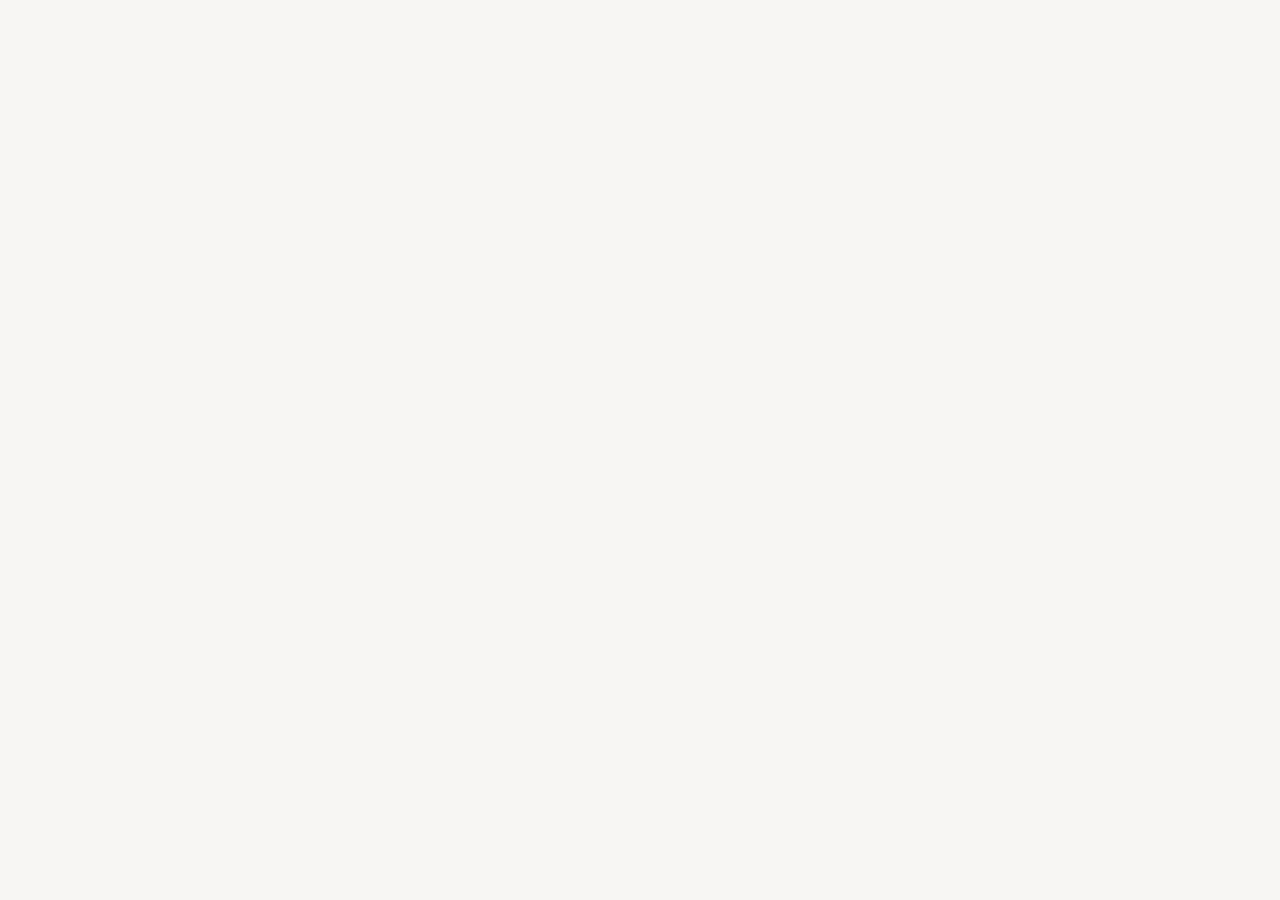
==== commit 8ac7f2ca: "Add files via upload" ====
--- a/index.html
+++ b/index.html
@@ -1,610 +1,102 @@
 <!DOCTYPE html>
 <html lang="id">
 <head>
-  <!-- Google Analytics -->
-  <script async src="https://www.googletagmanager.com/gtag/js?id=G-L9S3VJEW8K"></script>
-  <script>
-    window.dataLayer = window.dataLayer || [];
-    function gtag(){dataLayer.push(arguments);}
-    gtag('js', new Date());
-    gtag('config', 'G-L9S3VJEW8K', {page_title:'KardioDoc – LASKAR FKUB',page_location:window.location.href});
-    document.addEventListener('click',function(e){
-      if(e.target.classList.contains('pi'))gtag('event','filter_click',{event_category:'Navigation',event_label:e.target.textContent.trim()});
-    });
-    let _st;
-    document.addEventListener('input',function(e){
-      if(e.target.id==='si'){clearTimeout(_st);_st=setTimeout(function(){const q=e.target.value.trim();if(q.length>=2)gtag('event','search',{search_term:q});},1000);}
-    });
-  </script>
-  <meta charset="UTF-8">
-  <meta name="viewport" content="width=device-width, initial-scale=1.0">
-  <title>KardioDoc – Referensi Dosis Obat Kardiovaskular | LASKAR FKUB</title>
-  <link rel="manifest" href="manifest.json">
-  <meta name="theme-color" content="#0a2a5e">
-  <meta name="mobile-web-app-capable" content="yes">
-  <meta name="apple-mobile-web-app-capable" content="yes">
-  <meta name="apple-mobile-web-app-status-bar-style" content="black-translucent">
-  <meta name="apple-mobile-web-app-title" content="KardioDoc">
-  <link rel="apple-touch-icon" href="icon-192.png">
-  <link rel="stylesheet" href="https://cdn.jsdelivr.net/npm/@tabler/icons-webfont@latest/tabler-icons.min.css">
-<style>
-*{box-sizing:border-box;margin:0;padding:0}
-body{font-family:-apple-system,BlinkMacSystemFont,'Segoe UI',Roboto,sans-serif;background:#f5f5f5;color:#1a1a1a;padding:1.5rem}
-/* Header */
-.header{background:linear-gradient(135deg,#0a2a5e 0%,#1a4a8a 45%,#c0392b 100%);border-radius:14px;padding:0;margin-bottom:1.25rem;border:none;overflow:hidden;box-shadow:0 4px 20px rgba(10,42,94,.35)}
-.header-accent{height:4px;background:linear-gradient(90deg,#e74c3c,#f39c12,#2980b9,#e74c3c);background-size:200% 100%;animation:accentSlide 4s linear infinite}
-@keyframes accentSlide{0%{background-position:0% 0}100%{background-position:200% 0}}
-.header-inner{display:flex;align-items:stretch;width:100%}
-.header-logo-wrap{background:rgba(255,255,255,.08);padding:1rem 1.1rem;display:flex;align-items:center;justify-content:center;border-right:1px solid rgba(255,255,255,.15);min-width:90px}
-.header-logo-wrap img{width:60px;height:60px;border-radius:50%;box-shadow:0 2px 12px rgba(0,0,0,.3)}
-.header-body{flex:1;padding:1rem 1.25rem;display:flex;flex-direction:column;justify-content:center;gap:2px}
-.header-app-label{font-size:11px;font-weight:700;color:rgba(255,255,255,.6);letter-spacing:.18em;text-transform:uppercase}
-.header-title{font-size:22px;font-weight:800;color:#fff;line-height:1.1;letter-spacing:-.01em}
-.header-subtitle{font-size:10px;color:rgba(255,255,255,.6);letter-spacing:.01em}
-.header-desc{font-size:13px;font-weight:500;color:rgba(255,255,255,.9);margin-top:2px}
-.header-author{font-size:11.5px;color:rgba(255,255,255,.8);margin-top:4px}
-.header-author a{color:#7EC8F7;text-decoration:none;font-weight:500}
-.header-right{padding:1rem 1.2rem;display:flex;flex-direction:column;align-items:flex-end;justify-content:center;gap:4px;min-width:140px;border-left:1px solid rgba(255,255,255,.15)}
-.header-right .inst{font-size:11px;color:rgba(255,255,255,.6)}
-.header-right #countInfo{font-size:12px;font-weight:600;color:#fff}
-.header-right .stats{font-size:10.5px;color:rgba(255,255,255,.5)}
-@media(max-width:768px){.header-right{display:none}.header-logo-wrap{padding:.7rem .8rem}.header-logo-wrap img{width:52px;height:52px}}
-/* Search & filters */
-.search-wrap{background:#fff;border-radius:12px;padding:1rem 1.5rem;margin-bottom:1rem;border:1px solid #e0e0e0}
-.ver-bar{display:flex;justify-content:space-between;align-items:center;margin-bottom:.5rem;font-size:11.5px;color:#888}
-input[type=text]{width:100%;height:40px;padding:0 12px 0 36px;font-size:14px;border:1px solid #d0d0d0;border-radius:8px;background:#fafafa;color:#1a1a1a;outline:none;transition:border .15s;position:relative}
-input[type=text]:focus{border-color:#378ADD;background:#fff}
-.search-icon-wrap{position:relative;margin-bottom:.75rem}
-.search-icon{position:absolute;left:10px;top:50%;transform:translateY(-50%);font-size:16px;color:#aaa;pointer-events:none}
-.fr{display:flex;flex-wrap:wrap;gap:5px}
-@media(max-width:768px){.fr{flex-wrap:nowrap;overflow-x:auto;padding-bottom:4px;-webkit-overflow-scrolling:touch;scrollbar-width:none}.fr::-webkit-scrollbar{display:none}.fr .pi{white-space:nowrap;flex-shrink:0}}
-.pi{font-size:12px;padding:4px 10px;border-radius:999px;border:0.5px solid #d0d0d0;cursor:pointer;background:#fff;color:#555;transition:all .15s;user-select:none}
-.pi:hover{border-color:#378ADD;color:#0C447C}
-.pi.on{background:#E6F1FB;color:#0C447C;border-color:#378ADD;font-weight:500}
-/* Group blocks */
-.gb{margin-bottom:1.25rem;border:1px solid #e0e0e0;border-radius:12px;overflow:hidden;background:#fff;box-shadow:0 1px 3px rgba(0,0,0,.04)}
-.gh{padding:10px 16px;font-size:13px;font-weight:600;display:flex;align-items:center;gap:8px;cursor:pointer;user-select:none;border-bottom:1px solid #e0e0e0}
-.gh .bj{font-size:11px;padding:2px 9px;border-radius:999px;font-weight:400;margin-left:4px}
-.gh .cv{margin-left:auto;font-size:18px;transition:transform .2s;color:#888}
-.gh.op .cv{transform:rotate(180deg)}
-.bd{display:block}
-.sl{padding:5px 14px;font-size:10.5px;font-weight:600;color:#666;background:#f9f9f9;border-top:0.5px solid #ebebeb;text-transform:uppercase;letter-spacing:.05em}
-/* Table */
-table{width:100%;border-collapse:collapse;font-size:12px;table-layout:fixed}
-th{padding:7px 12px;text-align:left;font-weight:600;font-size:11px;color:#555;background:#f4f4f4;border-top:1px solid #ddd;border-bottom:1px solid #ddd}
-th:nth-child(1){width:20%}th:nth-child(2){width:22%}th:nth-child(3){width:18%}th:nth-child(4){width:34%}th:nth-child(5){width:6%}
-td{padding:7px 12px;vertical-align:top;border-top:0.5px solid #f0f0f0;word-wrap:break-word;line-height:1.5}
-tr:hover td{background:#fafbff}
-tr:nth-child(4n+3) td{background:rgba(0,0,0,.012)}
-.dn{font-weight:600;color:#1a1a1a}
-/* Tags */
-.tg{display:inline-block;font-size:10px;padding:1px 5px;border-radius:4px;font-weight:500;margin:1px 1px 0 0}
-.hf{background:#EAF3DE;color:#27500A}.ht{background:#E6F1FB;color:#0C447C}
-.cd{background:#FAEEDA;color:#633806}.ar{background:#FBEAF0;color:#72243E}
-.ph{background:#EEEDFE;color:#3C3489}.cm{background:#F1EFE8;color:#444441}
-.pd{background:#E1F5EE;color:#085041;border:0.5px solid #1D9E75}
-.pr{background:#FBEAF0;color:#72243E;border:0.5px solid #D4537E}
-.ag{background:#FAEEDA;color:#633806;border:0.5px solid #BA7517}
-.fn{background:#EAF3DE;color:#27500A;border:0.5px solid #639922}
-/* Dose boxes */
-.pd-box{background:#E1F5EE;border-radius:4px;padding:3px 7px;font-size:11px;color:#085041;margin-top:4px;display:block;line-height:1.5}
-.rn-box{background:#E6F1FB;border-radius:4px;padding:3px 7px;font-size:11px;color:#0C447C;margin-top:4px;display:block;line-height:1.5}
-.box-lbl{font-size:10px;font-weight:600;display:inline;margin-right:3px}
-/* Pregnancy */
-.preg-cat{display:block;font-size:12px;font-weight:600;margin-bottom:3px}
-.cat-a{color:#27500A}.cat-b{color:#0C447C}.cat-c{color:#633806}.cat-d{color:#791F1F}.cat-x{color:#3C3489}.cat-ni{color:#444441}
-.preg-txt{font-size:11.5px;color:#333;line-height:1.5;display:block}
-/* Side effects */
-.se-box{font-size:11.5px;color:#854F0B;margin-top:5px;display:block;line-height:1.5;border-top:0.5px dashed #f0c070;padding-top:4px}
-/* Expand row */
-.exp-row{background:#f8f9ff}
-.exp-row td{font-size:12px;padding:10px 14px;border-top:0.5px dashed #d0d8ff;color:#333;line-height:1.6}
-/* Highlight */
-.highlight{background:#FFF3B0;border-radius:2px;padding:0 1px}
-/* Fornas button */
-.fn-btn{display:inline-flex;align-items:center;gap:3px;font-size:11px;color:#27500A;border:0.5px solid #639922;border-radius:4px;padding:1px 7px;background:#EAF3DE;text-decoration:none;margin-top:4px}
-.fn-lvl{display:inline-block;font-size:10px;padding:1px 6px;border-radius:3px;background:#D6EFC0;color:#27500A;border:0.5px solid #8AC44A;margin-left:4px;vertical-align:middle}
-/* Disclaimer banner */
-.disc-banner{background:#FBF0E3;border:0.5px solid #BA7517;border-radius:8px;padding:8px 12px;margin-bottom:.75rem;display:flex;align-items:flex-start;gap:8px;font-size:11.5px;color:#633806;line-height:1.5}
-/* Changelog */
-.cl-btn{font-size:11px;padding:3px 10px;border-radius:999px;border:0.5px solid #d0d0d0;background:#fff;color:#555;cursor:pointer;float:right;margin-bottom:.5rem}
-.modal-overlay{display:none;position:fixed;top:0;left:0;width:100%;height:100%;background:rgba(0,0,0,.5);z-index:9998;align-items:center;justify-content:center}
-.modal-box{background:#fff;border-radius:16px;padding:1.5rem;max-width:460px;width:calc(100% - 2rem);max-height:85vh;overflow-y:auto;border:0.5px solid #e0e0e0}
-.modal-hdr{display:flex;justify-content:space-between;align-items:center;margin-bottom:1rem;position:sticky;top:0;background:#fff;padding-bottom:.5rem;border-bottom:0.5px solid #eee}
-.modal-close{border:none;background:none;font-size:22px;cursor:pointer;color:#888;line-height:1}
-.cl-ver{font-weight:600;color:#0C447C;margin-bottom:4px;font-size:13px}
-.cl-sublbl{font-size:11px;color:#888;margin-bottom:3px;font-weight:600;margin-top:.25rem}
-.cl-list{padding-left:1.2rem;color:#666;font-size:12px;margin-bottom:.75rem;line-height:1.6}
-.cl-future{color:#bbb}
-.cl-badge{font-size:11px;background:#E6F1FB;color:#0C447C;padding:1px 8px;border-radius:999px;margin-left:6px}
-/* Scroll top */
-.scroll-top-btn{display:none;position:fixed;bottom:20px;right:16px;z-index:999;width:40px;height:40px;border-radius:50%;background:#fff;border:1px solid #d0d0d0;font-size:18px;cursor:pointer;color:#555;box-shadow:0 2px 8px rgba(0,0,0,.1)}
-/* No results */
-.nr{padding:2.5rem;text-align:center;color:#888;font-size:14px}
-/* Footer */
-.footer-disc{margin-top:2rem;padding:1rem 1.5rem;border-top:0.5px solid #e0e0e0;font-size:11px;color:#999;line-height:1.7;background:#f9f9f9;border-radius:0 0 12px 12px}
-@media(min-width:769px){.exp-row{display:table-row!important}.row-toggle{display:none!important}}
-@media print{
-  body{background:#fff;padding:0}
-  .header{box-shadow:none}
-  .gb{break-inside:avoid;box-shadow:none}
-  .search-wrap,.cl-btn,.disc-banner,.scroll-top-btn{display:none!important}
-  .bd{display:block!important}
-  .gh .cv{display:none}
-  .exp-row{display:table-row!important}
-}
-</style>
+<meta charset="UTF-8" />
+<meta name="viewport" content="width=device-width, initial-scale=1.0" />
+<title>KardioDoc — Redesign Exploration</title>
+
+<link rel="preconnect" href="https://fonts.googleapis.com" />
+<link rel="preconnect" href="https://fonts.gstatic.com" crossorigin />
+<link href="https://fonts.googleapis.com/css2?family=IBM+Plex+Sans:wght@400;500;600;700&family=IBM+Plex+Mono:wght@400;500;600&family=Newsreader:ital,wght@0,300;0,400;0,500;0,600;1,300;1,400;1,500&family=Public+Sans:wght@400;500;600;700&display=swap" rel="stylesheet" />
+
+<link rel="stylesheet" href="styles.css" />
 </head>
 <body>
 
-<div class="header">
-  <div class="header-accent"></div>
-  <div class="header-inner">
-    <div class="header-logo-wrap">
-      <img src="[data-uri]" alt="Logo LASKAR FKUB">
-    </div>
-    <div class="header-body">
-      <div class="header-app-label" style="font-size:10px;font-weight:700;color:rgba(255,255,255,.75);letter-spacing:.1em;text-transform:none;line-height:1.4">LASKAR (Keluarga Asisten Kardiovaskuler) - Prodi Spesialis Jantung FKUB Malang</div>
-      <div class="header-title" style="font-size:18px;font-weight:800;color:#fff;line-height:1.1;letter-spacing:-.01em;margin-top:2px">Referensi Dosis Obat Kardiovaskular</div>
-      <div class="header-author" style="margin-top:4px">
-        by <strong>Shalahuddin Suryo Baskoro</strong> &nbsp;·&nbsp;
-        <a href="https://orcid.org/0000-0002-4141-8273" target="_blank">
-          <img src="https://orcid.org/sites/default/files/images/orcid_16x16.png" alt="ORCID" style="vertical-align:middle;margin-right:3px;width:13px;height:13px;border-radius:2px">
-          orcid.org/0000-0002-4141-8273
-        </a>
-      </div>
-    </div>
-    <div class="header-right">
-      <div id="countInfo">Memuat...</div>
-      <div class="inst">KardioDoc v1.1 · 14 Mei 2025</div>
-      <div class="stats" style="margin-top:6px">Ctrl+P untuk cetak / PDF</div>
-    </div>
-  </div>
-</div>
+<div id="app-root"></div>
 
-<!-- Disclaimer banner -->
-<div id="discBanner" class="disc-banner">
-  <span style="flex:1"><strong>Disclaimer:</strong> Aplikasi ini adalah alat bantu untuk tenaga medis terlatih. Tidak menggantikan penilaian klinis dokter. Keputusan medis sepenuhnya tanggung jawab dokter yang merawat.</span>
-  <button onclick="document.getElementById('discBanner').style.display='none';try{localStorage.setItem('kd_b','1');}catch(e){}" style="border:none;background:none;font-size:18px;cursor:pointer;color:#633806;padding:0;line-height:1;flex-shrink:0">×</button>
-</div>
+<script src="https://unpkg.com/react@18.3.1/umd/react.development.js" integrity="sha384-hD6/rw4ppMLGNu3tX5cjIb+uRZ7UkRJ6BPkLpg4hAu/6onKUg4lLsHAs9EBPT82L" crossorigin="anonymous"></script>
+<script src="https://unpkg.com/react-dom@18.3.1/umd/react-dom.development.js" integrity="sha384-u6aeetuaXnQ38mYT8rp6sbXaQe3NL9t+IBXmnYxwkUI2Hw4bsp2Wvmx4yRQF1uAm" crossorigin="anonymous"></script>
+<script src="https://unpkg.com/@babel/standalone@7.29.0/babel.min.js" integrity="sha384-m08KidiNqLdpJqLq95G/LEi8Qvjl/xUYll3QILypMoQ65QorJ9Lvtp2RXYGBFj1y" crossorigin="anonymous"></script>
 
-<div class="search-wrap">
-  <div class="ver-bar">
-    <span>KardioDoc v1.1 &nbsp;·&nbsp; 143 obat &nbsp;·&nbsp; 14 Mei 2025</span>
-    <span>s.id/kardiodoc</span>
-  </div>
-  <div class="search-icon-wrap">
-    <i class="ti ti-search search-icon" aria-hidden="true"></i>
-    <input type="text" id="si" placeholder="Cari nama obat, merek, kelas, indikasi..." oninput="rnd()">
-  </div>
-  <div class="fr">
-    <span class="pi on" data-f="A" onclick="sf('A',this)">Semua</span>
-    <span class="pi" data-f="HF" onclick="sf('HF',this)">Gagal Jantung</span>
-    <span class="pi" data-f="HT" onclick="sf('HT',this)">Hipertensi</span>
-    <span class="pi" data-f="CD" onclick="sf('CD',this)">CAD/ACS</span>
-    <span class="pi" data-f="AG" style="border-color:#BA7517;color:#633806" onclick="sf('AG',this)">Angina</span>
-    <span class="pi" data-f="AR" onclick="sf('AR',this)">Aritmia</span>
-    <span class="pi" data-f="PH" onclick="sf('PH',this)">Anti-PH</span>
-    <span class="pi" data-f="CM" onclick="sf('CM',this)">Kardiomiopati</span>
-    <span class="pi" data-f="PD" style="border-color:#1D9E75;color:#085041" onclick="sf('PD',this)">Pediatrik</span>
-    <span class="pi" data-f="PR" style="border-color:#D4537E;color:#72243E" onclick="sf('PR',this)">Hamil/Menyusui</span>
-    <span class="pi" data-f="FN" style="border-color:#639922;color:#27500A" onclick="sf('FN',this)">Fornas BPJS</span>
-  </div>
-</div>
+<script src="data.js"></script>
+<script src="logo.js"></script>
+<script type="text/babel" src="shared.jsx"></script>
+<script type="text/babel" src="variant-a.jsx"></script>
+<script type="text/babel" src="variant-b.jsx"></script>
+<script type="text/babel" src="tweaks-panel.jsx"></script>
 
-<!-- Changelog & Referensi buttons -->
-<button class="cl-btn" style="margin-left:6px" onclick="document.getElementById('refModal').style.display='flex'">📚 Referensi</button>
-<button class="cl-btn" onclick="document.getElementById('clModal').style.display='flex'">📋 Changelog</button>
-<div style="clear:both"></div>
+<script type="text/babel">
+const { useState, useEffect, useMemo } = React;
 
-<div id="dl"></div>
+const TWEAK_DEFAULTS = /*EDITMODE-BEGIN*/{
+  "variant": "a",
+  "layout": "table",
+  "darkMode": false,
+  "accentRed": true
+}/*EDITMODE-END*/;
 
-<!-- Footer -->
-<div class="footer-disc">
-  <div style="font-weight:600;margin-bottom:4px;color:#666;font-size:12px">Disclaimer</div>
-  Aplikasi ini adalah alat bantu referensi farmakologi kardiovaskular untuk tenaga medis terlatih. Aplikasi ini <strong>bukan alat diagnosis</strong> dan tidak menggantikan penilaian klinis dokter. Setiap keputusan medis sepenuhnya merupakan tanggung jawab dokter yang merawat berdasarkan kondisi klinis individual pasien. Pengembang tidak bertanggung jawab atas konsekuensi klinis apapun yang timbul dari penggunaan informasi dalam aplikasi ini.
-  <br><br>
-  <strong>Cutoff data:</strong> Informasi dosis bersumber dari guideline ESC/ACC/AHA edisi terbaru yang tersedia hingga sekitar tahun 2024. Rekomendasi dapat berubah seiring publikasi guideline baru.
-  <br><br>
-  <strong>Data Fornas BPJS:</strong> Mengacu pada KMK HK.01.07/MENKES/2197/2023 beserta adendum KMK HK.01.07/MENKES/1818/2024 (berlaku 1 Februari 2025). Data Fornas dalam aplikasi ini belum diverifikasi ulang secara langsung terhadap daftar e-fornas terkini dan menunggu verifikasi manual oleh pengembang sebelum rilis publik.
-  <br><br>
-  <strong>© 2025 Shalahuddin Suryo Baskoro · KardioDoc v1.1 · 14 Mei 2025</strong> · Seluruh hak cipta dilindungi undang-undang (UU No. 28 Tahun 2014 tentang Hak Cipta).
-  ORCID: <a href="https://orcid.org/0000-0002-4141-8273" target="_blank" style="color:#999">0000-0002-4141-8273</a>
-</div>
+function App() {
+  const [tweaks, setTweak] = useTweaks(TWEAK_DEFAULTS);
+  const [bookmarks, setBookmarks] = window.kdUseLocalState('kd_bookmarks_v2', []);
+  const [ixOpen, setIxOpen] = useState(false);
+  const [ixQuery, setIxQuery] = useState('');
 
-<!-- Referensi Modal -->
-<div id="refModal" class="modal-overlay" onclick="if(event.target===this)this.style.display='none'">
-  <div class="modal-box">
-    <div class="modal-hdr">
-      <span style="font-size:15px;font-weight:600">Referensi</span>
-      <button class="modal-close" onclick="document.getElementById('refModal').style.display='none'">×</button>
-    </div>
-    <p style="font-size:12px;color:#888;margin-bottom:1rem">Sumber data yang digunakan dalam aplikasi ini:</p>
-    <div style="font-size:13px;line-height:1.8">
-      <div style="margin-bottom:1rem;padding:10px 12px;background:#f4f7fb;border-radius:8px;border-left:3px solid #378ADD">
-        <div style="font-weight:600;color:#0C447C;margin-bottom:2px">Dosis Dewasa</div>
-        <ul style="padding-left:1.2rem;color:#444;font-size:12px;line-height:1.7">
-          <li>ESC Guidelines HF 2021, HTN 2023, ACS 2023, AF 2020</li>
-          <li>ACC/AHA Guidelines HF 2022, HTN 2017, ACS 2023</li>
-          <li>ESC Guidelines PH 2022, Aritmia 2019–2022</li>
-        </ul>
-      </div>
-      <div style="margin-bottom:1rem;padding:10px 12px;background:#f0faf4;border-radius:8px;border-left:3px solid #1D9E75">
-        <div style="font-weight:600;color:#085041;margin-bottom:2px">Dosis Pediatrik</div>
-        <ul style="padding-left:1.2rem;color:#444;font-size:12px;line-height:1.7">
-          <li><strong>¹ IDAI 2016</strong> — Buku Saku Dosis Obat Pediatri, Ikatan Dokter Anak Indonesia, Edisi 2016</li>
-          <li><strong>² BNF for Children 2020–2021</strong> — British National Formulary for Children</li>
-        </ul>
-      </div>
-      <div style="margin-bottom:1rem;padding:10px 12px;background:#fef9ec;border-radius:8px;border-left:3px solid #BA7517">
-        <div style="font-weight:600;color:#633806;margin-bottom:2px">Fornas BPJS</div>
-        <ul style="padding-left:1.2rem;color:#444;font-size:12px;line-height:1.7">
-          <li>KMK HK.01.07/MENKES/2197/2023</li>
-          <li>Adendum KMK HK.01.07/MENKES/1818/2024 (berlaku 1 Feb 2025)</li>
-          <li style="color:#888">Belum diverifikasi ulang secara langsung — menunggu verifikasi manual</li>
-        </ul>
-      </div>
-      <div style="padding:10px 12px;background:#f9f9f9;border-radius:8px;border-left:3px solid #aaa">
-        <div style="font-weight:600;color:#444;margin-bottom:2px">Catatan</div>
-        <p style="font-size:11.5px;color:#666;line-height:1.6">Data bersumber dari literatur ilmiah yang tersedia hingga ~2024. Rekomendasi dapat berubah seiring publikasi guideline baru. Selalu verifikasi dengan sumber primer terbaru sebelum keputusan klinis.</p>
-      </div>
-    </div>
-  </div>
-</div>
+  useEffect(() => {
+    document.documentElement.setAttribute('data-theme', tweaks.darkMode ? 'dark' : 'light');
+  }, [tweaks.darkMode]);
 
-<!-- Changelog Modal -->
-<div id="clModal" class="modal-overlay">
-  <div class="modal-box">
-    <div class="modal-hdr">
-      <span style="font-size:15px;font-weight:600">Changelog KardioDoc</span>
-      <button class="modal-close" onclick="document.getElementById('clModal').style.display='none'">×</button>
-    </div>
-    <div class="cl-ver">v1.1 — 14 Mei 2025 <span class="cl-badge">Terkini</span></div>
-    <ul class="cl-list">
-      <li>143 obat kardiovaskular dalam 18 kelompok terapi</li>
-      <li>Filter per indikasi: Gagal Jantung, Hipertensi, CAD/ACS, Angina, Aritmia, Anti-PH, Kardiomiopati, Pediatrik, Hamil/Menyusui, Fornas BPJS</li>
-      <li>Merek dagang yang beredar di Indonesia (dengan nama perusahaan)</li>
-      <li>Dosis dewasa berdasarkan guideline ESC/ACC/AHA 2023–2024</li>
-      <li>Dosis awal / target / renal / pediatrik di baris terpisah dengan kotak warna</li>
-      <li>Renal adjustment berbasis CrCl/eGFR untuk 39 obat (kotak biru)</li>
-      <li>Dosis pediatrik untuk obat yang relevan (kotak hijau)</li>
-      <li>Kolom keamanan kehamilan dan laktasi — kategori berwarna (A/B/C/D/X)</li>
-      <li>Efek samping ditulis bold lengkap, baris terpisah</li>
-      <li>Tag Angina (27 obat anti-angina berdasarkan ESC)</li>
-      <li>Tag Fornas BPJS (52 obat, KMK HK.01.07/MENKES/2197/2023 + adendum 2024)</li>
-      <li>Tombol Cek Fornas ↗ per obat yang masuk Fornas</li>
-      <li>Tag Hamil/Menyusui hanya untuk Kat A, B, C</li>
-      <li>Collapsed row — klik nama obat untuk expand detail</li>
-      <li>Search highlight — kata kunci ditandai kuning</li>
-      <li>Scroll to top button, alternating row color</li>
-      <li>Disclaimer banner dismissible + footer disclaimer + copyright © 2025</li>
-      <li>Header: KardioDoc / LASKAR FKUB / Keluarga Asisten Kardiovaskuler PPDS Prodi Jantung FKUB</li>
-      <li>PWA — dapat diinstall di Android dan iOS tanpa Play Store</li>
-      <li>Google Analytics terintegrasi</li>
-      <li>Dapat diakses offline setelah pertama kali dibuka</li>
-      <li>Sidebar menu navigasi antar modul <em style="color:#bbb">(akan datang)</em></li>
-      <li>Mode gelap <em style="color:#bbb">(akan datang)</em></li>
-      <li>Bookmark obat favorit <em style="color:#bbb">(akan datang)</em></li>
-      <li>Interaksi obat penting kardiovaskular <em style="color:#bbb">(akan datang)</em></li>
-      <li>Protokol emergensi ACLS <em style="color:#bbb">(akan datang)</em></li>
-      <li>QR code untuk distribusi ke grup klinis <em style="color:#bbb">(akan datang)</em></li>
-      <li>Kalkulator skor klinis: GRACE, TIMI, CHA₂DS₂-VASc, HAS-BLED, Killip, Mehran <em style="color:#bbb">(direncanakan)</em></li>
-      <li>Kalkulator dosis berbasis berat badan: vasopressor, heparin, enoxaparin <em style="color:#bbb">(direncanakan)</em></li>
-      <li>Protokol titrasi HF: carvedilol, bisoprolol, sacubitril/valsartan <em style="color:#bbb">(direncanakan)</em></li>
-      <li>Dosis renal adjustment eGFR-based untuk semua obat <em style="color:#bbb">(direncanakan)</em></li>
-    </ul>
-  </div>
-</div>
+  const toggleBookmark = (name) => {
+    setBookmarks(prev => prev.includes(name) ? prev.filter(n => n !== name) : [...prev, name]);
+  };
 
-<!-- Scroll to top -->
-<button id="scrollTopBtn" class="scroll-top-btn" onclick="window.scrollTo({top:0,behavior:'smooth'})">↑</button>
+  return (
+    <>
+      <window.VariantA
+        tweaks={tweaks}
+        bookmarks={bookmarks}
+        toggleBookmark={toggleBookmark}
+        openInteractions={() => setIxOpen(true)}
+        darkMode={tweaks.darkMode}
+        onToggleDarkMode={() => setTweak('darkMode', !tweaks.darkMode)}
+      />
 
-<script>
-const TL={HF:'Gagal Jantung',HT:'Hipertensi',CD:'CAD/ACS',AR:'Aritmia',PH:'Pulm. Hipertensi',CM:'Kardiomiopati',PD:'Pediatrik',PR:'Hamil/Menyusui',AG:'Angina',FN:'Fornas BPJS'};
-const TC={HF:'hf',HT:'ht',CD:'cd',AR:'ar',PH:'ph',CM:'cm',PD:'pd',PR:'pr',AG:'ag',FN:'fn'};
+      <window.InteractionModal
+        open={ixOpen}
+        onClose={() => setIxOpen(false)}
+        query={ixQuery}
+        setQuery={setIxQuery}
+      />
 
-const G=[
-{id:'ACEI',lb:'ACE Inhibitor',bg:'#E8F2FC',tc:'#0C447C',bc:'#378ADD',dr:[
-{n:'Captopril',b:'Capoten (Squibb), Tensicap (Fahrenheit), Capril (Graha Farma)',s:'6.25–12.5 mg 3×/hari',t:'25–50 mg 3×/hari',rn:'CrCl 10–50: dosis normal tiap 12 jam; CrCl <10: 75% dosis tiap 12 jam',pd:'Neonatus: 0.05–0.1 mg/kg tiap 8–12 jam; Anak: 0.1–0.5 mg/kg tiap 8 jam, maks 6 mg/kg/hari — sesuai IDAI 2016¹ (0.1–1 mg/kg tiap 8 jam) dan BNF-C 2020²',pregCat:'Kategori D (TM2/3)',pregCls:'cat-d',pregTxt:'CI absolut TM2–3. TM1 hanya jika tidak ada alternatif. Laktasi: hindari.',c:'Short-acting. Titrasi tiap 2 minggu. HF target 50 mg 3×. Onset 15–30 mnt.',se:'Batuk kering (10–15%), hipotensi first-dose, hiperkalemia, angioedema (jarang, hentikan segera)',tg:['HF','HT','PD'],fn:true},
-{n:'Enalapril',b:'Tenace (Merck), Cardiovas (Pfizer), Envas (Kalbe)',s:'2.5–5 mg 1–2×/hari',t:'10–20 mg 2×/hari',rn:'CrCl 10–50: 2.5–5 mg/hari; CrCl <10: 2.5 mg/hari',pd:'Anak ≥1 bln: 0.1 mg/kg/hari 1–2×, titrasi maks 0.5 mg/kg/hari. Neonatus: CI (hipoperfusi ginjal) (BNF-C 2020²)',pregCat:'Kategori D (TM2/3)',pregCls:'cat-d',pregTxt:'CI absolut TM2–3. Laktasi: dapat digunakan (kadar ASI rendah).',c:'HF target 10 mg 2×. Prodrug, dikonversi menjadi enalaprilat.',se:'Batuk kering, hipotensi, hiperkalemia, peningkatan kreatinin',tg:['HF','HT','PD'],fn:true},
-{n:'Lisinopril',b:'Zestril (AstraZeneca), Interpril (Interbat), Noperten (Kalbe)',s:'2.5–5 mg 1×/hari',t:'20–40 mg 1×/hari',rn:'CrCl 10–30: mulai 2.5 mg/hari; CrCl <10: 2.5 mg setiap 2 hari',pd:'Anak ≥6 thn: 0.07 mg/kg/hari (maks 5 mg awal); titrasi 0.1–0.6 mg/kg/hari. Neonatus: CI (BNF-C 2020²)',pregCat:'Kategori D (TM2/3)',pregCls:'cat-d',pregTxt:'CI absolut TM2–3. Laktasi: data terbatas, hindari.',c:'Post-MI: 5 mg dalam 24 jam pertama. Tidak perlu aktivasi (bukan prodrug).',se:'Batuk kering, hipotensi, hiperkalemia, gagal ginjal akut (bilateral RAS)',tg:['HF','HT','PD'],fn:true},
-{n:'Ramipril',b:'Triatec (Sanofi), Cardace (Aventis), Ramipres (Dexa Medica)',s:'1.25–2.5 mg 1–2×/hari',t:'5 mg 2×/hari',rn:'CrCl <30: maks 1.25 mg 2×/hari',pregCat:'Kategori D (TM2/3)',pregCls:'cat-d',pregTxt:'CI absolut TM2–3. Laktasi: hindari.',c:'HOPE trial: 10 mg/hari CV protection. Post-MI HF: 5 mg 2×/hari.',se:'Batuk kering, angioedema, hiperkalemia, peningkatan kreatinin',tg:['HF','HT'],fn:true},
-{n:'Perindopril',b:'Coversyl (Servier), Bioprexum (Servier)',s:'2–4 mg 1×/hari',t:'4–8 mg 1×/hari',pregCat:'Kategori D (TM2/3)',pregCls:'cat-d',pregTxt:'CI absolut TM2–3. Laktasi: hindari.',c:'EUROPA: 8 mg/hari untuk CAD stabil. Dosis lansia mulai 2 mg/hari.',se:'Batuk kering, hipotensi, peningkatan kreatinin',tg:['HF','HT'],fn:true},
-{n:'Fosinopril',b:'Monopril (Bristol-Myers Squibb) — terbatas',s:'5–10 mg 1×/hari',t:'20–40 mg 1×/hari',pregCat:'Kategori D (TM2/3)',pregCls:'cat-d',pregTxt:'CI absolut TM2–3. Laktasi: hindari.',c:'Eliminasi dual hati dan renal. Lebih aman pada CKD berat.',se:'Batuk kering, hiperkalemia, peningkatan kreatinin',tg:['HF','HT'],fn:false},
-{n:'Trandolapril',b:'Gopten (Abbott) — terbatas',s:'0.5–1 mg 1×/hari',t:'4 mg 1×/hari',rn:'CrCl <30: mulai 0.5 mg/hari, titrasi hati-hati',pregCat:'Kategori D (TM2/3)',pregCls:'cat-d',pregTxt:'CI absolut TM2–3. Laktasi: hindari.',c:'TRACE trial post-MI: 4 mg/hari. Half-life panjang.',se:'Batuk kering, hiperkalemia, angioedema',tg:['HF'],fn:false},
-]},
-{id:'ARB',lb:'ARB (Angiotensin Receptor Blocker)',bg:'#EBF4DE',tc:'#3B6D11',bc:'#639922',dr:[
-{n:'Losartan',b:'Cozaar (MSD), Losartan (Hexpharm Jaya), Lortaan (Dexa Medica)',s:'25–50 mg 1×/hari',t:'50–100 mg 1×/hari',rn:'Tidak perlu penyesuaian dosis',pd:'Anak 6–16 thn: 0.7 mg/kg/hari (maks 50 mg/hari); HTN dengan nefropati: bukti dari uji klinis anak (BNF-C 2020²)',pregCat:'Kategori D (TM2/3)',pregCls:'cat-d',pregTxt:'CI absolut TM2–3. Laktasi: hindari.',c:'LIFE trial. Efek urikosurik.',se:'Hiperkalemia, pusing, peningkatan kreatinin. Tidak menyebabkan batuk.',tg:['HF','HT','PD'],fn:true},
-{n:'Valsartan',b:'Diovan (Novartis), Valsartan (Dexa Medica), Co-Diovan (Novartis)',s:'40–80 mg 2×/hari',t:'160 mg 2×/hari',rn:'CrCl ≥30: tidak perlu penyesuaian; CrCl <10: data terbatas',pd:'Anak 6–16 thn: 1.3 mg/kg/hari (maks 40 mg/hari); titrasi sampai 2.7 mg/kg/hari (maks 160 mg) (BNF-C 2020²)',pregCat:'Kategori D (TM2/3)',pregCls:'cat-d',pregTxt:'CI absolut TM2–3. Laktasi: hindari.',c:'Val-HeFT. Post-MI: mulai 20 mg 2× → 160 mg 2×.',se:'Hiperkalemia, pusing, hipotensi',tg:['HF','HT','PD'],fn:true},
-{n:'Candesartan',b:'Atacand (AstraZeneca), Blopress (Takeda), Candesartan (Hexpharm)',s:'4–8 mg 1×/hari',t:'32 mg 1×/hari',pd:'Anak 6–16 thn: 0.2 mg/kg/hari (maks 16 mg/hari); 1–5 thn: 0.05–0.4 mg/kg/hari (BNF-C 2020²)',pregCat:'Kategori D (TM2/3)',pregCls:'cat-d',pregTxt:'CI absolut TM2–3. Laktasi: hindari.',c:'CHARM target 32 mg/hari.',se:'Hiperkalemia, hipotensi, peningkatan kreatinin',tg:['HF','HT','PD'],fn:true},
-{n:'Irbesartan',b:'Aprovel (Sanofi), Irbesartan (Dexa Medica)',s:'150 mg 1×/hari',t:'300 mg 1×/hari',pregCat:'Kategori D (TM2/3)',pregCls:'cat-d',pregTxt:'CI absolut TM2–3. Laktasi: hindari.',c:'IDNT: nefroprotektif pada DM nefropati.',se:'Hiperkalemia, pusing',tg:['HT'],fn:true},
-{n:'Telmisartan',b:'Micardis (Boehringer), Telma (Dexa Medica), Pritor (Bayer)',s:'40 mg 1×/hari',t:'80 mg 1×/hari',pregCat:'Kategori D (TM2/3)',pregCls:'cat-d',pregTxt:'CI absolut TM2–3. Laktasi: hindari.',c:'ONTARGET: setara ramipril. Half-life terpanjang di ARB.',se:'Hiperkalemia, diare, pusing',tg:['HT'],fn:true},
-{n:'Olmesartan',b:'Benicar (Daiichi Sankyo), Olmetec (Daiichi Sankyo), Tensiol (Dexa)',s:'10–20 mg 1×/hari',t:'40 mg 1×/hari',pregCat:'Kategori D (TM2/3)',pregCls:'cat-d',pregTxt:'CI absolut TM2–3. Laktasi: hindari.',c:'Efek penuh 1–2 minggu.',se:'Hiperkalemia, diare, pusing, sprue-like enteropathy (jangka panjang)',tg:['HT'],fn:false},
-{n:'Azilsartan',b:'Edarbi (Takeda) — terbatas',s:'40–80 mg 1×/hari',t:'80 mg 1×/hari',pregCat:'Kategori D (TM2/3)',pregCls:'cat-d',pregTxt:'CI absolut TM2–3. Laktasi: hindari.',c:'ARB paling poten dalam penurunan ambulatory BP.',se:'Hiperkalemia, diare, pusing',tg:['HT'],fn:false},
-]},
-{id:'ARNI',lb:'ARNI (Sacubitril/Valsartan)',bg:'#FBF0E3',tc:'#854F0B',bc:'#BA7517',dr:[
-{n:'Sacubitril/Valsartan',b:'Entresto (Novartis) — program BPJS tertentu',s:'24/26 mg 2× (naïve); 49/51 mg 2× (post-ACEi)',t:'97/103 mg 2×/hari',rn:'CrCl <30: mulai 24/26 mg 2×; eGFR <15: data sangat terbatas',pregCat:'Kategori D',pregCls:'cat-d',pregTxt:'CI absolut — valsartan teratogenik TM2–3. Wash-out wajib. Laktasi: hindari.',c:'PARADIGM-HF. Wash-out ACEi 36 jam. Titrasi tiap 2–4 minggu. CI: angioedema.',se:'Hipotensi, hiperkalemia, angioedema (terutama riwayat ACEi), peningkatan kreatinin',tg:['HF'],fn:true},
-]},
-{id:'BB',lb:'Beta-Blocker (HTN / CAD / HF)',bg:'#FCEAF0',tc:'#72243E',bc:'#D4537E',dr:[
-{n:'Carvedilol',b:'Coreg (Roche), Cardivas (Dexa Medica), Mikelan (Tanabe)',s:'3.125 mg 2×/hari',t:'25 mg 2× (50 mg jika >85 kg)',pd:'Anak HF: 0.05 mg/kg 2× awal → titrasi ke 0.35 mg/kg 2×, maks 25 mg 2×. Titrasi tiap 2 mgg (BNF-C 2020²). IDAI 2016¹: 0.08 mg/kg tiap 12 jam, naik 0.08 mg/kg tiap 1–2 mgg',pregCat:'Kategori C',pregCls:'cat-c',pregTxt:'Gunakan jika manfaat > risiko. Pantau IUGR dan bradikardi neonatus. Laktasi: hindari.',c:'COPERNICUS. α+β non-selektif. Titrasi 2× lipat tiap 2 minggu. Diminum dengan makanan.',se:'Bradikardia, hipotensi, kelelahan, bronkospasme, edema perifer, hipoglikemia',tg:['HF','HT','CD','AG','PD','PR'],fn:true},
-{n:'Bisoprolol',b:'Concor (Merck), Bisoprolol (Hexpharm Jaya), Maintate (Tanabe)',s:'1.25 mg 1×/hari',t:'10 mg 1×/hari',rn:'CrCl <30: maks 10 mg/hari (hati-hati)',pd:'Anak (off-label, tidak ada di IDAI 2016¹): 0.1–0.2 mg/kg/hari 1×, maks 10 mg/hari (BNF-C 2020²)',pregCat:'Kategori C',pregCls:'cat-c',pregTxt:'Pantau IUGR dan bradikardi neonatus. Laktasi: dapat digunakan dengan pemantauan.',c:'CIBIS-II. β1-selektif. Titrasi tiap 4 minggu. Pilihan utama HFrEF.',se:'Bradikardia, kelelahan, bronkospasme (lebih jarang, β1-selektif), disfungsi ereksi',tg:['HF','HT','AG','PD','PR'],fn:true},
-{n:'Metoprolol succinate XL',b:'Betaloc ZOK (AstraZeneca)',s:'12.5–25 mg 1×/hari',t:'200 mg 1×/hari',pd:'Anak (off-label): 1 mg/kg/hari 1× (maks 50 mg/hari) (BNF-C 2020²). IDAI 2016¹: IV 0.1 mg/kg tiap 5 mnt (maks 3 dosis); oral 1–2 mg/kg tiap 6–12 jam',pregCat:'Kategori C',pregCls:'cat-c',pregTxt:'Data relatif banyak. Pantau bradikardi dan hipoglikemia neonatus. Laktasi: aman.',c:'MERIT-HF. β1-selektif. Wajib sediaan XL/ZOK untuk HF, bukan tartrate IR.',se:'Bradikardia, kelelahan, pusing, bronkospasme (jarang)',tg:['HF','HT','CD','AG','PD','PR'],fn:true},
-{n:'Metoprolol tartrate',b:'Betaloc (AstraZeneca), Lopresor (Novartis), Metoprolol (Dexa Medica)',s:'Oral 25–50 mg 2×; IV 5 mg bolus (maks 15 mg)',t:'100–200 mg/hari',pregCat:'Kategori C',pregCls:'cat-c',pregTxt:'Pantau neonatus. Laktasi: aman.',c:'Rate control akut, HTN, angina. β1-selektif.',se:'Bradikardia, hipotensi, kelelahan',tg:['HT','CD','AG','PR'],fn:true},
-{n:'Atenolol',b:'Tenormin (AstraZeneca), Betablok (Kalbe), Farnormin (Fahrenheit)',s:'25–50 mg 1×/hari',t:'50–100 mg 1×/hari',rn:'CrCl 15–35: 50 mg/hari; CrCl <15: 25 mg/hari',pregCat:'Kategori D',pregCls:'cat-d',pregTxt:'Terkait IUGR, bradikardi neonatus, hipoglikemia. Hindari jika ada alternatif. Laktasi: hindari.',c:'β1-selektif. Dieliminasi renal. Kurang direkomendasikan untuk HF.',se:'Bradikardi, kelelahan, ekstremitas dingin, IUGR pada kehamilan',tg:['HT','CD','AG'],fn:true},
-{n:'Nebivolol',b:'Nebilet (Menarini) — terbatas',s:'1.25–2.5 mg 1×/hari',t:'10 mg 1×/hari',pregCat:'Kategori C',pregCls:'cat-c',pregTxt:'Data terbatas. Pantau neonatus. Laktasi: data kurang.',c:'β1 + NO vasodilation. SENIORS trial HF lansia.',se:'Bradikardia, sakit kepala, kelelahan, edema',tg:['HF','HT','AG','PR'],fn:false},
-{n:'Propranolol',b:'Inderal (AstraZeneca), Propranolol (Kimia Farma)',s:'Oral 10–40 mg 2–4×; IV 1–3 mg bolus',t:'80–320 mg/hari',pd:'Aritmia anak: 0.5–1 mg/kg/hari dibagi tiap 6–8 jam; Neonatus SVT: 0.25 mg/kg tiap 6–8 jam; Thyrotoxicosis: 1–2 mg/kg/hari; Tetralogy spell: 0.15–0.25 mg/kg IV pelan (IDAI 2016¹: oral 0.2–0.5 mg/kg tiap 6–8 jam, IV 0.1 mg/kg dalam 1 mnt; BNF-C 2020²)',pregCat:'Kategori C',pregCls:'cat-c',pregTxt:'Pantau IUGR, hipoglikemia, bradikardi neonatus. Laktasi: dapat digunakan.',c:'Non-selektif. LQTS, thyroid storm (60–80 mg tiap 4–6 jam). Tidak untuk HFrEF berat.',se:'Bradikardia, bronkospasme, hipoglikemia (masking), kelelahan, impoten, Raynaud, mimpi buruk',tg:['HT','CD','AG','PD','PR'],fn:true},
-{n:'Labetalol',b:'Normodyne (Schering), Trandate (Aspen) — terbatas',s:'100 mg 2× oral; 20 mg IV bolus',t:'200–800 mg/hari oral',pregCat:'Kategori C',pregCls:'cat-c',pregTxt:'Pilihan utama HTN pada kehamilan. Data keamanan paling baik. Pantau bradikardi neonatus. Laktasi: aman.',c:'α+β. HTN emergensi, feokromositoma. Pilihan utama HTN kehamilan IV.',se:'Bradikardia, hipotensi ortostatik, bronkospasme, pusing',tg:['HT','PR'],fn:false},
-]},
-{id:'CCB',lb:'Calcium Channel Blocker',bg:'#E2F5EF',tc:'#0F6E56',bc:'#1D9E75',dr:[
-{n:'Amlodipine',b:'Norvasc (Pfizer), Tensivask (Dexa Medica), Amlodipine (Hexpharm)',s:'2.5–5 mg 1×/hari',t:'10 mg 1×/hari',pd:'Anak 6–17 thn: 2.5–5 mg 1×/hari (BNF-C 2020²). IDAI 2016¹: 0.05–0.2 mg/kg oral 1×/hari',pregCat:'Kategori C',pregCls:'cat-c',pregTxt:'Data terbatas. Laktasi: hindari (kadar ASI signifikan).',c:'DHP. Half-life 30–50 jam. Aman HF (PRAISE). Edema ankle dosis-dependent.',se:'Edema pergelangan kaki (10–15%), flushing, sakit kepala, palpitasi',tg:['HT','CD','AG','PD','PR'],fn:true},
-{n:'Nifedipine LA/XL',b:'Adalat LA (Bayer), Nifecard XL (Interbat), Fenofar (Fahrenheit)',s:'30 mg 1×/hari',t:'60–90 mg 1×/hari',pregCat:'Kategori C',pregCls:'cat-c',pregTxt:'Pilihan untuk tokolitik dan HTN akut kehamilan. Laktasi: aman.',c:'Hanya LA/XL. Short-acting kapsul dihindari pada CAD.',se:'Flushing, sakit kepala, takikardia refleks (short-acting), edema',tg:['HT','CD','AG','PR'],fn:true},
-{n:'Diltiazem',b:'Herbesser (Tanabe), Diltiazem (Hexpharm Jaya), Farmabes (Fahrenheit)',s:'30–60 mg 3× (IR); CD 120–180 mg 1×',t:'360 mg/hari',pregCat:'Kategori C',pregCls:'cat-c',pregTxt:'Data terbatas. Hindari TM1. Laktasi: hindari.',c:'Non-DHP. Rate control AF. IV: 0.25 mg/kg → 5–15 mg/jam. CI: HFrEF, WPW+AF.',se:'Bradikardia, hipotensi, blok AV, konstipasi, edema perifer',tg:['HT','AR','CD','AG','PR'],fn:true},
-{n:'Verapamil',b:'Isoptin (Knoll), Isoptin SR (Abbott), Verapamil (Kimia Farma)',s:'80 mg 3× (IR); SR 120–180 mg 1×',t:'480 mg/hari',pd:'SVT anak >1 thn: 0.1–0.3 mg/kg IV (maks 5 mg); oral 4–8 mg/kg/hari 3×. CI pada bayi <1 thn',pregCat:'Kategori C',pregCls:'cat-c',pregTxt:'Dapat digunakan untuk SVT kehamilan. Laktasi: aman.',c:'Non-DHP. SVT termination IV: 5–10 mg. CI: HFrEF, BB IV, WPW+AF.',se:'Konstipasi (khas), bradikardia, blok AV, hipotensi, edema, interaksi digoxin (↑50–75%)',tg:['HT','AR','AG','PD','PR'],fn:true},
-{n:'Felodipine',b:'Plendil (AstraZeneca), Felodipine (Dexa Medica)',s:'2.5–5 mg 1×/hari',t:'5–10 mg 1×/hari',pregCat:'Kategori C',pregCls:'cat-c',pregTxt:'Data sangat terbatas. Laktasi: data kurang.',c:'DHP. V-HeFT III: aman di HF.',se:'Edema, flushing, sakit kepala, takikardia refleks',tg:['HT','HF','AG','PR'],fn:false},
-{n:'Lercanidipine',b:'Zanidip (Recordati), Lerdip (Fahrenheit)',s:'10 mg 1×/hari',t:'20 mg 1×/hari',pregCat:'Kategori C',pregCls:'cat-c',pregTxt:'Data tidak cukup. Hindari. Laktasi: hindari.',c:'DHP lipofilik, edema lebih ringan. 15 mnt sebelum makan.',se:'Edema (lebih ringan dari amlodipine), flushing, sakit kepala',tg:['HT','AG','PR'],fn:false},
-{n:'Nicardipine IV',b:'Perdipine IV (Yamanouchi)',s:'5 mg/jam',t:'Titrasi 2.5 mg/jam tiap 5 mnt, maks 15 mg/jam',pregCat:'Kategori C',pregCls:'cat-c',pregTxt:'Digunakan untuk HTN berat kehamilan. Laktasi: hindari.',c:'HTN emergensi. Target tercapai → turun ke 3 mg/jam.',se:'Hipotensi, takikardia refleks, sakit kepala, flushing',tg:['HT','PR'],fn:false},
-{n:'Clevidipine IV',b:'Cleviprex (Chiesi) — ICU tersier',s:'1–2 mg/jam',t:'Titrasi 2× lipat tiap 90 detik, maks 32 mg/jam',pregCat:'Kategori C',pregCls:'cat-c',pregTxt:'Data sangat terbatas. Laktasi: hindari.',c:'DHP ultra-short acting IV. Perioperatif dan HTN akut. Formulasi lipid emulsi. Offset <15 mnt.',se:'Hipotensi, refleks takikardia, hipertrigliseridemia (lipid emulsi)',tg:['HT','PR'],fn:false},
-]},
-{id:'DIUR',lb:'Diuretik',bg:'#F2F0E9',tc:'#444441',bc:'#888780',dr:[
-{n:'Furosemide',b:'Lasix (Sanofi), Furosemide (Kimia Farma), Uresix (Ferron)',s:'20–40 mg 1–2×/hari; IV 20–40 mg',t:'HF akut: 2× dosis oral via IV. Maks 600 mg/hari',rn:'CKD: dosis lebih tinggi diperlukan. CrCl <30: kombinasi loop + thiazide',pd:'Neonatus: 1 mg/kg tiap 12–24 jam IV; Anak: 1–2 mg/kg tiap 6–12 jam, maks 6 mg/kg/hari (IDAI 2016¹: 1 mg/kg IV bolus lambat, maks 2 mg/kg; BNF-C 2020²)',pregCat:'Kategori C',pregCls:'cat-c',pregTxt:'Hindari kecuali edema paru/HTN berat. Dapat kurangi volume plasenta. Laktasi: dapat digunakan.',c:'Loop. Bioavailabilitas oral 50%. Rasio IV:oral = 1:2.',se:'Hipokalemia, hiponatremia, dehidrasi, ototoksisitas (IV cepat dosis tinggi), hiperurisemia',tg:['HF','HT','PD','PR'],fn:true},
-{n:'Torsemide',b:'Demadex (Roche) — terbatas',s:'10–20 mg 1×/hari',t:'200 mg/hari',pregCat:'Kategori B',pregCls:'cat-b',pregTxt:'Data lebih terbatas dari furosemide. Laktasi: data kurang.',c:'Loop. Bioavailabilitas ~80%. 20 mg = 40 mg furosemide.',se:'Hipokalemia, pusing, sakit kepala',tg:['HF','HT','PR'],fn:false},
-{n:'Bumetanide',b:'Bumex (Roche) — terbatas',s:'0.5–1 mg 1–2×/hari',t:'10 mg/hari',pd:'Neonatus: 0.01–0.05 mg/kg tiap 12–24 jam (off-label, NICU)',pregCat:'Kategori C',pregCls:'cat-c',pregTxt:'Data terbatas. Laktasi: data kurang.',c:'Loop. 1 mg = 40 mg furosemide. Berguna jika resisten furosemide.',se:'Hipokalemia, mialgia (khas bumetanide), ototoksisitas',tg:['HF','HT','PD','PR'],fn:false},
-{n:'Hydrochlorothiazide',b:'HCT (Merck), Dytenzide (Fahrenheit), Esidrex (Novartis)',s:'12.5–25 mg 1×/hari',t:'25–50 mg 1×/hari',rn:'CrCl <30: tidak efektif sebagai antihipertensi',pd:'Anak: 1–2 mg/kg/hari dibagi 1–2×, maks 37.5 mg (<2 thn) atau 100 mg (>2 thn)',pregCat:'Kategori B',pregCls:'cat-b',pregTxt:'Dapat digunakan HTN kehamilan. Hindari jika risiko reduksi volume. Laktasi: aman.',c:'Thiazide. Maks efek antihipertensi 25 mg.',se:'Hipokalemia, hiperurisemia, hiperglikemia, hiponatremia, disfungsi ereksi',tg:['HT','PD','PR'],fn:true},
-{n:'Chlorthalidone',b:'Hygroton (Novartis) — terbatas',s:'12.5–25 mg 1×/hari',t:'25 mg 1×/hari',rn:'CrCl <30: tidak efektif sebagai antihipertensi',pregCat:'Kategori B',pregCls:'cat-b',pregTxt:'Dapat digunakan. Laktasi: aman.',c:'Thiazide-like. Half-life 40–60 jam. ALLHAT. Direkomendasikan ESC 2023.',se:'Hipokalemia, hiperurisemia, hiperglikemia, hiponatremia',tg:['HT','PR'],fn:false},
-{n:'Indapamide',b:'Natrilix SR (Servier), Indapamide (Dexa Medica), Luidix (Fahrenheit)',s:'1.25–2.5 mg 1×/hari',t:'2.5 mg 1×/hari',pregCat:'Kategori B',pregCls:'cat-b',pregTxt:'Data cukup. Laktasi: hindari.',c:'Thiazide-like. Netral metabolik. HYVET: lansia >80 thn, ↓ stroke 30%.',se:'Hipokalemia (lebih ringan), sakit kepala',tg:['HT','PR'],fn:true},
-{n:'Spironolactone',b:'Aldactone (Pfizer), Spironolactone (Kimia Farma)',s:'12.5–25 mg 1×/hari',t:'25–50 mg 1×/hari',rn:'eGFR <30: hindari (risiko hiperkalemia berat)',pd:'Anak: 1–3 mg/kg/hari dibagi 1–2×, maks 100 mg/hari (BNF-C 2020²). IDAI 2016¹: 1–2 mg/kg tiap 12–24 jam IV/oral',pregCat:'Kategori D',pregCls:'cat-d',pregTxt:'CI kehamilan (anti-androgen → feminisasi fetus laki-laki). Laktasi: CI.',c:'MRA. RALES. Monitor K+ dan Cr. Ginekomastia dosis-dependent.',se:'Hiperkalemia, ginekomastia, menstruasi tidak teratur, libido menurun, asidosis metabolik',tg:['HF','HT','PD'],fn:true},
-{n:'Eplerenone',b:'Inspra (Pfizer) — terbatas',s:'25 mg 1×/hari',t:'50 mg 1×/hari',rn:'CrCl <30: kontraindikasi',pregCat:'Kategori B',pregCls:'cat-b',pregTxt:'Data terbatas. Lebih aman dari spironolactone. Laktasi: data kurang.',c:'MRA selektif. EPHESUS (post-MI), EMPHASIS-HF. Lebih sedikit efek antiandrogen.',se:'Hiperkalemia, peningkatan kreatinin, dizziness',tg:['HF','CD','PR'],fn:false},
-{n:'Finerenone',b:'Kerendia (Bayer) — terbatas',s:'10 mg 1×/hari',t:'20 mg 1×/hari',pregCat:'Informasi Terbatas',pregCls:'cat-ni',pregTxt:'Hindari pada kehamilan dan laktasi.',c:'MRA non-steroid. FIDELIO/FIGARO: CKD+DM T2. eGFR ≥25, K+ ≤4.8.',se:'Hiperkalemia, hipotensi',tg:['HF','HT'],fn:false},
-{n:'Acetazolamide IV',b:'Diamox (Wyeth)',s:'500 mg IV 1× saat masuk',t:'Penggunaan singkat 1–3 hari',pregCat:'Kategori C',pregCls:'cat-c',pregTxt:'Hindari TM1. Laktasi: hindari.',c:'ADVOR trial: augmentasi diuresis loop pada dekompensasi HF berat. CI: alkalosis metabolik.',se:'Asidosis metabolik, hipokalemia, parestesia, nefrolitiasis, rasa metalik',tg:['HF','PR'],fn:false},
-]},
-{id:'SGLT2',lb:'SGLT2 Inhibitor',bg:'#EEEEFE',tc:'#3C3489',bc:'#7F77DD',dr:[
-{n:'Empagliflozin',b:'Jardiance (Boehringer Ingelheim)',s:'10 mg 1×/hari',t:'10 mg (HF); 25 mg (DM T2)',rn:'eGFR <20: tidak boleh untuk DM; eGFR 20–45: boleh untuk HF',pregCat:'Kategori D (TM2/3)',pregCls:'cat-d',pregTxt:'CI TM2–3. Laktasi: hindari.',c:'EMPEROR-Reduced/Preserved. EMPA-REG. Awas: euglycemic DKA, UTI.',se:'UTI, infeksi genital (jamur), poliuria, DKA euglycemic (jarang)',tg:['HF','CD'],fn:true},
-{n:'Dapagliflozin',b:'Forxiga (AstraZeneca)',s:'10 mg 1×/hari',t:'10 mg 1×/hari',rn:'eGFR <25: CI untuk DM; eGFR 20–45: boleh untuk HF',pregCat:'Kategori D (TM2/3)',pregCls:'cat-d',pregTxt:'CI TM2–3. Laktasi: hindari.',c:'DAPA-HF + DELIVER: HFrEF dan HFpEF. eGFR >20 untuk HF.',se:'UTI, infeksi genital, poliuria, hipotensi, DKA euglycemic',tg:['HF','CD'],fn:true},
-{n:'Canagliflozin',b:'Invokana (Janssen) — terbatas',s:'100 mg 1×/hari',t:'300 mg 1×/hari',pregCat:'Kategori D (TM2/3)',pregCls:'cat-d',pregTxt:'CI TM2–3. Laktasi: hindari.',c:'CANVAS, CREDENCE: CKD+DM. Monitor risiko amputasi.',se:'UTI, infeksi genital, amputasi (risiko tertinggi di kelas), DKA euglycemic, fraktur',tg:['HF','CD'],fn:false},
-]},
-{id:'STATIN',lb:'Statin',bg:'#FBEDE8',tc:'#993C1D',bc:'#D85A30',dr:[
-{n:'Atorvastatin',b:'Lipitor (Pfizer), Atorvastatin (Hexpharm), Sotator (Sanbe)',s:'10–20 mg 1×/hari',t:'40–80 mg 1×/hari',pregCat:'Kategori X',pregCls:'cat-x',pregTxt:'CI absolut. Stop 1 bulan sebelum konsepsi. Laktasi: CI.',c:'High-intensity: 40–80 mg. Pilihan utama post-ACS, FH. Dosis malam tidak wajib.',se:'Miopati/rhabdomyolisis (pantau CK), peningkatan transaminase, mialgia, DM baru',tg:['CD'],fn:true},
-{n:'Rosuvastatin',b:'Crestor (AstraZeneca), Rosuvastatin (Dexa Medica), Rosufer (Ferron)',s:'10 mg 1×/hari',t:'20–40 mg 1×/hari',rn:'CrCl <30: maks 10 mg/hari',pregCat:'Kategori X',pregCls:'cat-x',pregTxt:'CI absolut. Laktasi: CI.',c:'High-intensity. JUPITER primary prevention.',se:'Mialgia, miopati, peningkatan transaminase, proteinuria (dosis tinggi)',tg:['CD'],fn:true},
-{n:'Simvastatin',b:'Zocor (MSD), Simvastatin (Kimia Farma), Esvat (Sanbe)',s:'10–20 mg 1×/hari',t:'20–40 mg 1×/hari',pregCat:'Kategori X',pregCls:'cat-x',pregTxt:'CI absolut. Laktasi: CI.',c:'Maks 40 mg FDA. Interaksi CYP3A4 banyak. Malam hari.',se:'Mialgia, miopati (risiko lebih tinggi 80 mg), rhabdomyolisis, peningkatan transaminase',tg:['CD'],fn:true},
-{n:'Pravastatin',b:'Mevalotin (Bristol-Myers Squibb) — terbatas',s:'10–20 mg 1×/hari',t:'40–80 mg 1×/hari',pregCat:'Kategori X',pregCls:'cat-x',pregTxt:'CI absolut. Laktasi: CI.',c:'Non-CYP3A4. Aman dengan siklosporin. WOSCOPS, CARE.',se:'Mialgia (lebih ringan dari simvastatin), peningkatan transaminase, mual',tg:['CD'],fn:false},
-{n:'Pitavastatin',b:'Livazo (Kowa), Livalo (Kowa) — terbatas',s:'1–2 mg 1×/hari',t:'4 mg 1×/hari',pregCat:'Kategori X',pregCls:'cat-x',pregTxt:'CI absolut. Laktasi: CI.',c:'Minimal interaksi CYP. Aman CKD dan DM.',se:'Mialgia, miopati, peningkatan transaminase',tg:['CD'],fn:false},
-{n:'Fluvastatin',b:'Lescol XL (Novartis) — terbatas',s:'20–40 mg 1×/hari',t:'80 mg XL 1×/hari',pregCat:'Kategori X',pregCls:'cat-x',pregTxt:'CI absolut. Laktasi: CI.',c:'CYP2C9. Moderate-intensity.',se:'Mialgia, peningkatan transaminase, insomnia',tg:['CD'],fn:false},
-]},
-{id:'LIPID',lb:'Obat Lipid Non-Statin',bg:'#E2F5EF',tc:'#085041',bc:'#1D9E75',dr:[
-{n:'Ezetimibe',b:'Zetia (MSD), Ezetimibe (Dexa Medica), Zetrol (Fahrenheit)',s:'10 mg 1×/hari',t:'10 mg 1×/hari',pregCat:'Kategori C',pregCls:'cat-c',pregTxt:'Data terbatas. Hindari jika memungkinkan. Laktasi: hindari.',c:'NPC1L1 inhibitor. IMPROVE-IT: +10% LDL↓ post-ACS di atas statin.',se:'Diare, mialgia, peningkatan transaminase (kombinasi statin)',tg:['CD','PR'],fn:true},
-{n:'Evolocumab',b:'Repatha (Amgen) — program tertentu',s:'140 mg SC tiap 2 minggu',t:'420 mg SC tiap bulan',pregCat:'Informasi Terbatas',pregCls:'cat-ni',pregTxt:'Hindari kehamilan. Laktasi: hindari.',c:'PCSK9 mAb. FOURIER: −59% LDL-C, −15% MACE.',se:'Nyeri injeksi site, nasofaringitis, mialgia, reaksi alergi lokal',tg:['CD'],fn:false},
-{n:'Alirocumab',b:'Praluent (Sanofi) — terbatas',s:'75 mg SC tiap 2 minggu',t:'150 mg SC tiap 2 minggu',pregCat:'Informasi Terbatas',pregCls:'cat-ni',pregTxt:'Hindari kehamilan. Laktasi: hindari.',c:'PCSK9 mAb. ODYSSEY OUTCOMES: post-ACS.',se:'Nyeri injeksi site, nasofaringitis, gejala mirip flu',tg:['CD'],fn:false},
-{n:'Fenofibrate',b:'Tricor (Abbott), Fenofibrate (Kimia Farma), Lipanthyl (Fournier)',s:'100–145 mg 1×/hari',t:'145–160 mg 1×/hari',rn:'CrCl 30–60: 54 mg/hari; CrCl <30: kontraindikasi',pregCat:'Kategori C',pregCls:'cat-c',pregTxt:'Hindari TM1. Laktasi: hindari.',c:'PPAR-α. TG >500: indikasi absolut. Monitor LFT dan miopati.',se:'Mialgia, peningkatan kreatinin, kolelitiasis, peningkatan transaminase, rash',tg:['CD','PR'],fn:false},
-{n:'Cholestyramine',b:'Questran (Bristol-Myers Squibb) — terbatas',s:'4 g 1–2×/hari',t:'8–24 g/hari (dibagi 2–4×)',pregCat:'Kategori B',pregCls:'cat-b',pregTxt:'Pilihan untuk hiperlipidemia kehamilan (tidak diserap sistemik). Laktasi: aman.',c:'Bile acid sequestrant. FH atau statin-intolerant. Pisahkan obat lain 1 jam sebelum atau 4 jam sesudah.',se:'Konstipasi (khas, sering), kembung, mual, malabsorpsi vitamin larut lemak (A,D,E,K)',tg:['CD','PR'],fn:false},
-{n:'Omega-3 FA (EPA)',b:'Vascepa (Amarin) — terbatas; Lovaza (GSK)',s:'4 g/hari',t:'4 g/hari',pregCat:'Kategori C',pregCls:'cat-c',pregTxt:'Profil relatif aman. Laktasi: mungkin aman.',c:'REDUCE-IT: −25% MACE pada TG tinggi + statin.',se:'Rasa amis, diare, mual, peningkatan risiko AF (dosis tinggi)',tg:['CD','PR'],fn:false},
-{n:'Bempedoic acid',b:'Nexletol (Esperion) — belum di Indonesia',s:'180 mg 1×/hari',t:'180 mg 1×/hari',pregCat:'Informasi Terbatas',pregCls:'cat-ni',pregTxt:'Hindari kehamilan. Laktasi: hindari.',c:'ACL inhibitor. CLEAR Outcomes: CV benefit statin-intolerant. Meningkatkan asam urat.',se:'Hiperurisemia, peningkatan transaminase, nyeri otot',tg:['CD'],fn:false},
-]},
-{id:'ACOAG',lb:'Antikoagulan',bg:'#FDECEC',tc:'#791F1F',bc:'#E24B4A',dr:[
-{n:'Apixaban',b:'Eliquis (Pfizer/BMS)',s:'5 mg 2× (reduksi 2.5 mg 2× jika ≥2: usia ≥80/BB ≤60/Cr ≥1.5)',t:'AF: 5 mg 2×; VTE: 10 mg 2× ×7hr → 5 mg 2×',rn:'CrCl <25 atau Cr ≥2.5: hindari; 2 dari 3 kriteria: turunkan ke 2.5 mg 2×',pregCat:'CI Kehamilan',pregCls:'cat-ni',pregTxt:'Semua NOAC CI kehamilan (menembus plasenta). Laktasi: hindari.',c:'ARISTOTLE, AMPLIFY. Risiko perdarahan besar paling rendah di antara NOAC.',se:'Perdarahan (GI, intrakranial), memar, anemia, mual',tg:['AR','CD'],fn:true},
-{n:'Rivaroxaban',b:'Xarelto (Bayer)',s:'15 mg 1× (phase-in AF); 2.5 mg 2× (COMPASS)',t:'AF: 20 mg 1×; CAD stabil: 2.5 mg 2× + aspirin',rn:'CrCl 15–50: 15 mg 1× (AF); CrCl <15: hindari',pregCat:'CI Kehamilan',pregCls:'cat-ni',pregTxt:'NOAC CI kehamilan. Laktasi: hindari.',c:'ROCKET-AF, COMPASS. Diminum dengan makanan besar.',se:'Perdarahan, mual, peningkatan transaminase, dizziness',tg:['AR','CD'],fn:true},
-{n:'Dabigatran',b:'Pradaxa (Boehringer Ingelheim)',s:'75 mg 2× (CrCl 15–30)',t:'150 mg 2× (AF); 110 mg 2× (risiko perdarahan tinggi)',rn:'CrCl 15–30: 75 mg 2×; CrCl <15: kontraindikasi',pregCat:'CI Kehamilan',pregCls:'cat-ni',pregTxt:'NOAC CI kehamilan. Laktasi: hindari.',c:'RE-LY. Antidot: idarucizumab. Telan utuh.',se:'Dispepsia/nyeri GI (khas, ~10%), perdarahan, diare',tg:['AR'],fn:true},
-{n:'Edoxaban',b:'Lixiana (Daiichi Sankyo) — terbatas',s:'30 mg 1× (BB <60 kg/CrCl 15–50)',t:'60 mg 1×/hari',rn:'CrCl 15–50 atau BB <60 kg: 30 mg 1×; CrCl <15: hindari',pregCat:'CI Kehamilan',pregCls:'cat-ni',pregTxt:'NOAC CI kehamilan. Laktasi: hindari.',c:'ENGAGE AF. Paradoks: CrCl >95 sedikit inferior warfarin.',se:'Perdarahan, mual, ruam',tg:['AR'],fn:false},
-{n:'Warfarin',b:'Simarc-2 (Kimia Farma), Warfarin (Kimia Farma)',s:'2–5 mg 1×/hari',t:'Titrasi INR 2–3; katup mekanik 2.5–3.5',rn:'Monitor INR lebih ketat; CKD meningkatkan risiko perdarahan',pregCat:'Kategori D',pregCls:'cat-d',pregTxt:'CI TM1 (embriopati warfarin) dan peripartum. TM2 hanya katup mekanik dengan sangat hati-hati. Laktasi: aman.',c:'Monitor INR rutin. Antidot: Vit K, FFP, PCC.',se:'Perdarahan (risiko utama), nekrosis kulit, purple toe syndrome, alopesia, interaksi banyak',tg:['AR','CD'],fn:true},
-{n:'UFH (Unfractionated Heparin)',b:'Heparin (Dexa Medica), Inviclot (Kalbe)',s:'IV: 60–70 unit/kg bolus (maks 5000 unit)',t:'Infus 12–15 unit/kg/jam, aPTT 50–70 detik',rn:'Tidak perlu penyesuaian (eliminasi non-renal)',pd:'Neonatus: loading 75–100 unit/kg IV; maintenance 28 unit/kg/jam (<1 thn) atau 20 unit/kg/jam (>1 thn)',pregCat:'Kategori B',pregCls:'cat-b',pregTxt:'Pilihan antikoagulan kehamilan (tidak melewati plasenta). Laktasi: aman.',c:'SC profilaksis: 5000 unit tiap 8–12 jam. Antidot: protamine.',se:'Perdarahan, HIT (trombositopenia imun, pantau platelet), osteoporosis jangka panjang, hiperkalemia',tg:['CD','AR','PD','PR'],fn:true},
-{n:'Enoxaparin',b:'Lovenox (Sanofi), Clexane (Sanofi)',s:'1 mg/kg SC tiap 12 jam (terapeutik)',t:'STEMI: 30 mg IV + 1 mg/kg SC; profilaksis: 40 mg SC 1×',rn:'CrCl <30: 1 mg/kg 1×/hari (bukan 2×); pantau anti-Xa',pd:'Neonatus: 1.5 mg/kg tiap 12 jam; Anak >2 bln: 1 mg/kg tiap 12 jam. Monitor anti-Xa',pregCat:'Kategori B',pregCls:'cat-b',pregTxt:'LMWH pilihan kehamilan (tidak melewati plasenta). Naikkan dosis di TM3. Laktasi: aman.',c:'EXTRACT-TIMI 25. Penyesuaian renal jika CrCl <30.',se:'Perdarahan, HIT (lebih jarang dari UFH), reaksi injeksi site, osteoporosis',tg:['CD','PD','PR'],fn:true},
-{n:'Fondaparinux',b:'Arixtra (GSK/Aspen)',s:'2.5 mg SC 1×/hari',t:'2.5 mg SC 1×/hari',rn:'CrCl <30: kontraindikasi; CrCl 30–50: hati-hati',pregCat:'Kategori B',pregCls:'cat-b',pregTxt:'Data terbatas. Enoxaparin lebih disukai. Laktasi: data kurang.',c:'OASIS-5: NSTEMI. CI: CrCl <20. Tidak untuk primary PCI STEMI.',se:'Perdarahan, trombositopenia (jarang), reaksi injeksi site',tg:['CD','PR'],fn:true},
-{n:'Bivalirudin',b:'Angiomax (Medicines Company) — ICU/cath lab tersier',s:'0.75 mg/kg IV bolus',t:'1.75 mg/kg/jam selama PCI',pregCat:'Kategori B',pregCls:'cat-b',pregTxt:'Data sangat terbatas. Laktasi: data tidak ada.',c:'DTI. HORIZONS-AMI, EUROMAX. Pilihan jika HIT.',se:'Perdarahan, hipotensi, mual, back pain',tg:['CD','PR'],fn:false},
-{n:'Betrixaban',b:'Bevyxxa (Portola) — belum di Indonesia',s:'160 mg loading → 80 mg 1×/hari',t:'80 mg 1×/hari × 35–42 hari',pregCat:'CI Kehamilan',pregCls:'cat-ni',pregTxt:'NOAC CI kehamilan. Laktasi: hindari.',c:'APEX: extended VTE profilaksis rawat inap medis akut. CI: CrCl <15.',se:'Perdarahan, mual, konstipasi',tg:['CD'],fn:false},
-]},
-{id:'APLAT',lb:'Antiplatelet',bg:'#E8F2FC',tc:'#185FA5',bc:'#378ADD',dr:[
-{n:'Aspirin',b:'Aspilet (Bayer), Thrombo Aspilets (Bayer), Cardioaspirin (Bayer)',s:'150–300 mg loading (ACS)',t:'75–100 mg 1×/hari (maintenance)',pd:'Kawasaki: 80–100 mg/kg/hari dibagi 4× (akut); setelah afebril: 3–5 mg/kg/hari — sesuai IDAI 2016¹. Demam rematik: 90–100 mg/kg/hari dibagi 4–6× (IDAI 2016¹). Hindari demam virus pada anak (Reye syndrome)',pregCat:'Kategori C',pregCls:'cat-c',pregTxt:'Dosis rendah (75–150 mg) aman dan direkomendasikan untuk preeklamsia. Dosis tinggi CI. Hindari dekat partus. Laktasi: dosis rendah aman.',c:'COX-1. Dosis tinggi tidak lebih efektif, perdarahan GI lebih tinggi.',se:'Perdarahan GI (dosis-dependent), tinnitus (dosis tinggi), bronkospasme (aspirin-sensitive asma)',tg:['CD','PD','PR'],fn:true},
-{n:'Clopidogrel',b:'Plavix (Sanofi), Clopidogrel (Hexpharm Jaya), Platogrel (Kalbe)',s:'Loading 300–600 mg',t:'75 mg 1×/hari',pregCat:'Kategori B',pregCls:'cat-b',pregTxt:'Data terbatas. Hindari kecuali sangat diperlukan (stent). Laktasi: hindari.',c:'P2Y12 ireversibel. Prodrug CYP2C19. CURE, CLARITY. Post-stent min 12 bulan.',se:'Perdarahan, TTP (sangat jarang), rash, diare, neutropenia',tg:['CD','AR','PR'],fn:true},
-{n:'Ticagrelor',b:'Brilinta (AstraZeneca)',s:'Loading 180 mg',t:'90 mg 2× (12 bln); 60 mg 2× (PEGASUS extended)',pregCat:'Kategori C',pregCls:'cat-c',pregTxt:'Data sangat terbatas. Hindari. Laktasi: hindari.',c:'P2Y12 reversibel. PLATO: superior clopidogrel. Dyspnea khas. Non-prodrug.',se:'Dyspnea (khas, 15% — bukan bronkospasme), perdarahan, bradikardi sinus, peningkatan asam urat',tg:['CD','PR'],fn:true},
-{n:'Prasugrel',b:'Efient (Eli Lilly/Daiichi Sankyo)',s:'Loading 60 mg',t:'10 mg 1× (5 mg: BB <60 kg atau ≥75 thn)',pregCat:'Kategori B',pregCls:'cat-b',pregTxt:'Data sangat terbatas. Hindari. Laktasi: hindari.',c:'TRITON-TIMI 38. CI: stroke/TIA. Hindari ≥75 thn kecuali DM/riwayat MI.',se:'Perdarahan (lebih tinggi dari clopidogrel), dyspnea, hipersensitivitas',tg:['CD','PR'],fn:true},
-{n:'Cangrelor',b:'Kengreal (Chiesi) — belum luas di Indonesia',s:'30 mcg/kg IV bolus',t:'4 mcg/kg/mnt minimal 2 jam',pregCat:'Kategori C',pregCls:'cat-c',pregTxt:'Data tidak ada. Hindari. Laktasi: hindari.',c:'P2Y12 IV ultra-short. CHAMPION. Jembatan ke oral P2Y12.',se:'Perdarahan, dyspnea, reaksi hipersensitivitas',tg:['CD','PR'],fn:false},
-{n:'Cilostazol',b:'Pletaal (Otsuka), Cilostazol (Hexpharm Jaya)',s:'50 mg 2×/hari',t:'100 mg 2×/hari',pregCat:'Kategori C',pregCls:'cat-c',pregTxt:'Hindari. Laktasi: hindari.',c:'PDE3 inhibitor. PAD. CASTLE: triple antiplatelet Asia. CI: HF.',se:'Sakit kepala (khas, 30%), palpitasi, diare, takikardia',tg:['CD','PR'],fn:true},
-{n:'Dipyridamole',b:'Persantin (Boehringer), Dipyridamole (Kimia Farma)',s:'75–100 mg 3–4×/hari',t:'200 mg ER 2× + aspirin',pregCat:'Kategori B',pregCls:'cat-b',pregTxt:'Data relatif aman. Laktasi: dapat digunakan.',c:'PDE inhibitor. Stroke prevention. IV: stressor farmakologis MPI.',se:'Sakit kepala (khas), pusing, flushing, mual, nyeri dada (IV dosis tinggi)',tg:['CD','PR'],fn:true},
-{n:'Vorapaxar',b:'Zontivity (Merck) — belum di Indonesia',s:'2.08 mg 1×/hari',t:'2.08 mg 1×/hari',pregCat:'Informasi Terbatas',pregCls:'cat-ni',pregTxt:'Hindari kehamilan. Laktasi: hindari.',c:'PAR-1 antagonist. TRA 2P-TIMI 50: CAD/PAD stabil. CI: stroke/TIA.',se:'Perdarahan, anemia, depresi',tg:['CD'],fn:false},
-]},
-{id:'NIT',lb:'Nitrat',bg:'#EBF4DE',tc:'#27500A',bc:'#639922',dr:[
-{n:'NTG sublingual',b:'Nitrostat (Pfizer), Isordil SL (Wyeth), NTG (Kimia Farma)',s:'0.3–0.4 mg SL',t:'Ulang tiap 5 mnt maks 3×',pregCat:'Kategori B',pregCls:'cat-b',pregTxt:'Dapat digunakan untuk angina kehamilan. Laktasi: data kurang.',c:'Onset 1–3 mnt. CI: PDE5i 24–48 jam. Jika 3× tidak hilang → EMS.',se:'Sakit kepala berdenyut (khas), hipotensi, flushing, takikardia refleks, sinkop',tg:['CD','AG','PR'],fn:true},
-{n:'NTG IV',b:'Nitrocine IV (Goldshield), Nitrogliserin IV (Dexa Medica)',s:'5–10 mcg/mnt',t:'Titrasi 5–10 mcg/mnt tiap 3–5 mnt; maks 400 mcg/mnt',pregCat:'Kategori B',pregCls:'cat-b',pregTxt:'Dapat digunakan HTN berat/edema paru kehamilan. Pantau hipotensi. Laktasi: data kurang.',c:'ACS, HTN emergensi, edema paru akut. Toleransi dalam 24–48 jam.',se:'Sakit kepala, hipotensi, takikardia refleks, toleransi nitrat (24–48 jam)',tg:['CD','HT','HF','AG','PR'],fn:true},
-{n:'Isosorbide Mononitrate',b:'Imdur (AstraZeneca), Monecto (Fahrenheit), ISMN (Dexa Medica)',s:'20 mg 2× eksentrik (IR); 30 mg XL 1×',t:'60–120 mg XL 1×/hari',pregCat:'Kategori C',pregCls:'cat-c',pregTxt:'Data terbatas. Hindari kecuali diperlukan. Laktasi: data tidak ada.',c:'IR: 7 AM dan 2 PM (interval asimetris 7:5 jam). XL: pagi hari.',se:'Sakit kepala berdenyut, hipotensi, toleransi nitrat jika interval kurang',tg:['CD','HF','AG','PR'],fn:true},
-{n:'Isosorbide Dinitrate',b:'Isordil (Wyeth), Cedocard (Tillotts), ISDN (Kimia Farma)',s:'5–20 mg 3×/hari',t:'40 mg 3×/hari',pregCat:'Kategori C',pregCls:'cat-c',pregTxt:'Data terbatas. Laktasi: data tidak ada.',c:'Drug-free interval min 8 jam (08–13–18). H-ISDN (BiDil) untuk HF.',se:'Sakit kepala berdenyut, hipotensi, flushing, toleransi nitrat',tg:['CD','HF','AG','PR'],fn:true},
-]},
-{id:'VASOPR',lb:'Vasopressor & Inotropik',bg:'#FBEDE8',tc:'#712B13',bc:'#D85A30',dr:[
-{n:'Dobutamine',b:'Dobutrex (Eli Lilly), Dobutamine (Kimia Farma)',s:'2–5 mcg/kg/mnt',t:'5–20 mcg/kg/mnt',pd:'Neonatus/Anak: 2–20 mcg/kg/mnt, titrasi per respons hemodinamik (IDAI 2016¹: <30 kg: 15 mg/kg dalam 50 ml NS, 1–3 ml/jam = 5–15 mcg/kg/mnt)',pregCat:'Kategori B',pregCls:'cat-b',pregTxt:'Dapat digunakan syok kardiogenik kehamilan. Pantau ketat. Laktasi: data tidak ada.',c:'β1 agonist. Inotropik pilihan kardiogenik syok. Toleransi 48–72 jam.',se:'Takikardia, aritmia, peningkatan konsumsi O2 miokard, hipotensi (dosis rendah)',tg:['HF','CD','PD','PR'],fn:true},
-{n:'Dopamine',b:'Dopamine (Dexa Medica), Intropin (Janssen)',s:'2–5 mcg/kg/mnt',t:'5–20 mcg/kg/mnt',pd:'Neonatus/Anak: 2–20 mcg/kg/mnt (NICU/PICU). IDAI 2016¹: <30 kg: 15 mg/kg dalam 50 ml NS, 1–3 ml/jam; >30 kg: 6 mg/kg dalam 100 ml NS via CVC',pregCat:'Kategori C',pregCls:'cat-c',pregTxt:'Dapat digunakan pada syok. Pantau aliran uteroplasenta. Laktasi: data tidak ada.',c:'Rendah (1–3): dopaminergik. Sedang: β1. Tinggi (>10): α1 vasopressor.',se:'Takikardia, aritmia, iskemia digital (dosis tinggi), mual, hipertensi',tg:['HF','CD','PD','PR'],fn:true},
-{n:'Norepinefrin',b:'Levophed (Pfizer), Norepinefrin (Kimia Farma)',s:'0.01–0.1 mcg/kg/mnt',t:'0.1–2 mcg/kg/mnt',pd:'Anak: 0.05–2 mcg/kg/mnt IV, titrasi per MAP target',pregCat:'Kategori C',pregCls:'cat-c',pregTxt:'Dapat digunakan syok refrakter. Vasokonstriksi dapat kurangi aliran uteroplasenta. Laktasi: data tidak ada.',c:'α1+β1. Vasopressor pertama syok septik (SOAP II). Via CVC. MAP ≥65.',se:'Hipertensi, bradikardia refleks, iskemia digital/mesenterika, aritmia',tg:['CD','HF','PD','PR'],fn:true},
-{n:'Epinefrin',b:'Adrenalin (Kimia Farma), Epinefrin (Dexa Medica)',s:'Henti jantung: 1 mg tiap 3–5 mnt',t:'Syok anafilaktik: 0.3–0.5 mg IM; vasodilatatif: 0.01–1 mcg/kg/mnt',pd:'Henti jantung anak: 0.01 mg/kg IV (maks 1 mg) tiap 3–5 mnt; Anafilaksis: 0.01 mg/kg IM (maks 0.5 mg); Croup: 0.5 mL/kg nebulisasi epinefrin rasemik',pregCat:'Kategori C',pregCls:'cat-c',pregTxt:'Gunakan untuk anafilaksis dan henti jantung tanpa penundaan (life-saving). Laktasi: aman (waktu paruh singkat).',c:'α+β nonselektif. Henti jantung dan anafilaksis. Bukan antiaritmia primer.',se:'Takikardia, hipertensi, aritmia, tremor, ansietas, laktat meningkat (artefak metabolik)',tg:['CD','HF','PD','PR'],fn:true},
-{n:'Vasopressin',b:'Pitressin (Pfizer) — terbatas',s:'0.03 unit/mnt (fixed)',t:'0.03–0.04 unit/mnt',pregCat:'Kategori C',pregCls:'cat-c',pregTxt:'Gunakan hanya syok refrakter. Laktasi: data tidak ada.',c:'V1/V2. Sparing katekholamin syok septik. ACLS: 40 unit IV 1×.',se:'Hiponatremia, iskemia mesenterika, vasokonstriksi perifer, hipertensi',tg:['CD','PR'],fn:false},
-{n:'Milrinone',b:'Primacor (Sanofi), Milrinone (Kimia Farma)',s:'Loading opsional 50 mcg/kg; infus 0.125 mcg/kg/mnt',t:'0.375–0.75 mcg/kg/mnt',rn:'CrCl 11–50: 0.33 mcg/kg/mnt; CrCl ≤10: 0.23 mcg/kg/mnt',pd:'Neonatus/Anak: 0.25–0.75 mcg/kg/mnt. Sering post-cardiac surgery anak. IDAI 2016¹: <30 kg: 1.5 mg/kg dalam 50 ml, loading 75 mcg/kg → 0.5–0.75 mcg/kg/mnt',pregCat:'Kategori C',pregCls:'cat-c',pregTxt:'Data sangat terbatas. Laktasi: data tidak ada.',c:'PDE3 inodilator. OPTIME-CHF. Hindari loading jika TD rendah.',se:'Hipotensi (khas, hindari loading jika TD rendah), aritmia ventrikel, trombositopenia',tg:['HF','PD','PR'],fn:true},
-{n:'Levosimendan',b:'Simdax (Abbott)',s:'Loading 6–12 mcg/kg 10 mnt (opsional); 0.05 mcg/kg/mnt',t:'0.1 mcg/kg/mnt selama 24 jam',pregCat:'Informasi Terbatas',pregCls:'cat-ni',pregTxt:'Data tidak ada. Hindari kehamilan. Laktasi: hindari.',c:'Calcium sensitizer. Efek ~1 minggu post-infus. Tidak untuk MAP <85.',se:'Hipotensi, sakit kepala, takikardia, aritmia, hipokalemia',tg:['HF'],fn:false},
-{n:'Fenoldopam IV',b:'Corlopam (Chiesi) — ICU tersier',s:'0.1 mcg/kg/mnt',t:'Titrasi 0.05–0.1 mcg/kg/mnt tiap 15 mnt, maks 1.6 mcg/kg/mnt',pregCat:'Kategori B',pregCls:'cat-b',pregTxt:'Data terbatas. Dapat digunakan HTN berat + AKI. Laktasi: data tidak ada.',c:'Selektif D1 agonis. HTN emergensi + AKI. Natriuretik.',se:'Hipotensi, takikardia refleks, sakit kepala, hipokalemia, peningkatan IOP',tg:['HT','PR'],fn:false},
-]},
-{id:'ANTIHTN',lb:'Antihipertensi Lain (Alfa-blocker, Sentral, Vasodilator)',bg:'#E8F2FC',tc:'#0C447C',bc:'#185FA5',sg:true,dr:[
-{sb:'Alfa-1 Blocker',n:'Doxazosin',b:'Cardura (Pfizer), Doxazosin (Hexpharm Jaya)',s:'1 mg 1×/hari',t:'4–8 mg 1×/hari (maks 16 mg)',pregCat:'Kategori C',pregCls:'cat-c',pregTxt:'Data terbatas. Hindari. Laktasi: hindari.',c:'ALLHAT: inferior vs diuretik (↑ HF). Berguna HTN + BPH. First-dose hipotensi, minum malam.',se:'Hipotensi ortostatik first-dose (sinkop), pusing, edema, kongesti nasal',tg:['HT','PR'],fn:false},
-{sb:'Alfa-1 Blocker',n:'Prazosin',b:'Minipress (Pfizer), Prazosin (Kimia Farma)',s:'0.5–1 mg 2–3×/hari',t:'6–15 mg/hari (dibagi 2–3×)',pd:'Anak: 0.05–0.1 mg/kg tiap 8 jam, maks 0.5 mg/kg/hari. IDAI 2016¹: test dose 0.005 mg/kg (maks 0.25 mg), dosis 0.025–0.1 mg/kg tiap 8–12 jam',pregCat:'Kategori C',pregCls:'cat-c',pregTxt:'Data terbatas. Laktasi: data kurang.',c:'First-dose hipotensi signifikan. Berguna feokromositoma, Raynaud, PTSD (off-label).',se:'Hipotensi first-dose (khas), pusing, sinkop, kongesti nasal, disfungsi ereksi',tg:['HT','PD','PR'],fn:false},
-{sb:'Alfa-1 Blocker',n:'Terazosin',b:'Hytrin (Abbott), Terazosin (Hexpharm Jaya)',s:'1 mg saat tidur',t:'1–20 mg/hari',pregCat:'Kategori C',pregCls:'cat-c',pregTxt:'Data terbatas. Hindari. Laktasi: hindari.',c:'BPH + HTN. Minum malam untuk kurangi first-dose effect.',se:'Hipotensi ortostatik, pusing, asthenia, kongesti nasal',tg:['HT','PR'],fn:false},
-{sb:'Alpha-2 Agonis Sentral',n:'Clonidine',b:'Catapres (Boehringer), Clonidine (Kimia Farma)',s:'0.1 mg 2×/hari',t:'0.2–0.6 mg/hari (dibagi 2–3×)',pd:'Anak (off-label): 5–10 mcg/kg/hari dibagi tiap 8–12 jam. IDAI 2016¹: hipertensi 1–5 mcg/kg IV perlahan; oral 1–6 mcg/kg tiap 8–12 jam',pregCat:'Kategori C',pregCls:'cat-c',pregTxt:'Dapat digunakan TM2–3. Pantau rebound HTN dan neonatal withdrawal. Laktasi: hindari.',c:'HTN emergensi oral: 0.1–0.2 mg tiap jam maks 0.6 mg. Rebound HTN jika stop mendadak.',se:'Sedasi (khas), mulut kering, konstipasi, rebound HTN (stop mendadak), bradikardia',tg:['HT','PD','PR'],fn:true},
-{sb:'Alpha-2 Agonis Sentral',n:'Methyldopa',b:'Aldomet (MSD), Dopamet (Kimia Farma)',s:'250 mg 2–3×/hari',t:'500 mg–2 g/hari (dibagi 2–4×)',pd:'Anak: 10 mg/kg/hari dibagi tiap 6–12 jam, maks 65 mg/kg/hari. Sesuai IDAI 2016¹ dan BNF-C 2020²',pregCat:'Kategori B',pregCls:'cat-b',pregTxt:'Pilihan utama HTN kehamilan. Evidence paling kuat. Aman untuk fetus. Laktasi: aman.',c:'Pilihan pertama HTN kehamilan. α2 sentral. Coombs test positif.',se:'Sedasi, mulut kering, Coombs positif (hemolisis jarang), hepatotoksisitas, depresi',tg:['HT','PD','PR'],fn:true},
-{sb:'Alpha-2 Agonis Sentral',n:'Rilmenidine',b:'Tenaxum (Servier) — terbatas',s:'1 mg 1×/hari',t:'1–2 mg/hari',pregCat:'Informasi Terbatas',pregCls:'cat-ni',pregTxt:'Hindari kehamilan. Laktasi: hindari.',c:'Imidazoline I1 selektif. Lebih sedikit sedasi vs clonidine.',se:'Sedasi (lebih ringan dari clonidine), mulut kering, astenia',tg:['HT'],fn:false},
-{sb:'Direct Renin Inhibitor',n:'Aliskiren',b:'Rasilez (Novartis), Tekturna (Novartis) — terbatas',s:'150 mg 1×/hari',t:'300 mg 1×/hari',rn:'eGFR <30: kontraindikasi',pregCat:'Kategori D',pregCls:'cat-d',pregTxt:'CI absolut TM2–3 (sama seperti ACEi/ARB). Laktasi: hindari.',c:'CI absolut: kombinasi dengan ACEi/ARB pada DM atau CKD (ALTITUDE trial).',se:'Diare, hiperkalemia, angioedema, batuk (jarang)',tg:['HT'],fn:false},
-{sb:'Direct Vasodilator',n:'Hydralazine',b:'Apresoline (Novartis), Hydralazine (Kimia Farma)',s:'10–25 mg 3–4×/hari',t:'100–200 mg/hari',pd:'Anak: 0.75–3 mg/kg/hari dibagi tiap 6–12 jam, maks 200 mg/hari (BNF-C 2020²). IDAI 2016¹: 0.1–0.2 mg/kg IV/IM; oral 0.4 mg/kg tiap 12 jam, naik maks 1.5 mg/kg tiap 6–8 jam',pregCat:'Kategori C',pregCls:'cat-c',pregTxt:'Dapat digunakan HTN berat kehamilan (IV: 5–10 mg bolus tiap 20 mnt). Laktasi: aman.',c:'HTN kehamilan IV. Reflex tachycardia (kombinasi BB). Lupus-like jika >200 mg/hari.',se:'Takikardia refleks, sakit kepala, flushing, lupus-like syndrome, retensi cairan',tg:['HT','HF','PD','PR'],fn:true},
-{sb:'Direct Vasodilator',n:'Minoxidil',b:'Loniten (Pfizer) — terbatas, oral',s:'5 mg 1×/hari',t:'10–40 mg/hari (dibagi 1–2×)',pd:'Anak <12 thn: 0.2 mg/kg/hari (maks 5 mg) awal → 0.25–1 mg/kg/hari. IDAI 2016¹: 0.1 mg/kg/hari (maks 5 mg), naik maks 0.5 mg/kg tiap 12–24 jam; maks <12 thn 50 mg/hari',pregCat:'Kategori C',pregCls:'cat-c',pregTxt:'Data terbatas. Hindari kecuali darurat. Hirsutisme pada fetus dilaporkan. Laktasi: hindari.',c:'K-ATP opener. HTN resisten berat. Wajib kombinasi loop diuretik + BB.',se:'Hirsutisme (khas, merata), retensi cairan, takikardia, efusi perikard (dosis tinggi)',tg:['HT','PD','PR'],fn:false},
-{sb:'Direct Vasodilator',n:'Nitroprusside IV',b:'Nipride (Roche), SNP (Kimia Farma)',s:'0.3–0.5 mcg/kg/mnt',t:'0.5–10 mcg/kg/mnt',pd:'Anak: 0.5–8 mcg/kg/mnt. Risiko toksisitas sianida lebih tinggi pada anak',pregCat:'Kategori C',pregCls:'cat-c',pregTxt:'Gunakan sesaat pada HTN berat. Risiko sianida pada fetus. Laktasi: hindari.',c:'Arterial+venous vasodilator. HTN emergensi, acute HF. Risiko sianida >3 mcg/kg/mnt >48 jam.',se:'Hipotensi, toksisitas sianida (kelemahan, asidosis laktat, koma), sakit kepala',tg:['HT','HF','PD','PR'],fn:false},
-]},
-{id:'ANTIPH',lb:'Anti-Pulmonary Hypertension (Pulmonary Vasodilator)',bg:'#EEEEFE',tc:'#3C3489',bc:'#534AB7',sg:true,dr:[
-{sb:'Grup 1 – ERA (Endothelin Receptor Antagonist)',n:'Bosentan',b:'Tracleer (Janssen) — program PH tersier',s:'62.5 mg 2×/hari × 4 minggu',t:'125 mg 2×/hari',pregCat:'Kategori X',pregCls:'cat-x',pregTxt:'CI absolut — teratogenik. Wajib kontrasepsi ganda. Laktasi: CI.',c:'ETA+ETB dual. BREATHE-1. Monitor LFT bulanan. Teratogenik. Interaksi CYP3A4/2C9.',se:'Peningkatan LFT (10%), anemia, edema, flushing, teratogenik',tg:['PH'],fn:false},
-{sb:'Grup 1 – ERA',n:'Ambrisentan',b:'Volibris (GSK) — terbatas',s:'5 mg 1×/hari',t:'10 mg 1×/hari',pregCat:'Kategori X',pregCls:'cat-x',pregTxt:'CI absolut — teratogenik. Wajib kontrasepsi. Laktasi: CI.',c:'ETA-selektif. ARIES-1/2. Hepatotoksik lebih rendah. Edema perifer lebih sering.',se:'Edema perifer (khas), sakit kepala, kongesti nasal, palpitasi, anemia',tg:['PH'],fn:false},
-{sb:'Grup 1 – ERA',n:'Macitentan',b:'Opsumit (Janssen) — terbatas',s:'10 mg 1×/hari',t:'10 mg 1×/hari',pregCat:'Kategori X',pregCls:'cat-x',pregTxt:'CI absolut — teratogenik. Wajib kontrasepsi. Laktasi: CI.',c:'SERAPHIN: morbiditas/mortalitas. Dual ETA+ETB. Tidak perlu LFT rutin.',se:'Anemia (khas), sakit kepala, edema, nasofaringitis',tg:['PH'],fn:false},
-{sb:'Grup 2 – PDE5 Inhibitor',n:'Sildenafil',b:'Revatio (Pfizer) — PAH; Viagra (Pfizer) — off-label',s:'20 mg 3×/hari',t:'20 mg 3× (off-label 40–80 mg 3× di klinis)',rn:'CrCl <30: mulai 25 mg; untuk PAH 20 mg 3× tidak perlu ubah',pd:'Anak PAH: 0.5–2 mg/kg/dosis tiap 4–8 jam oral (off-label, kontroversial setelah STARTS-2). IDAI 2016¹: 0.3 mg/kg tiap 3–6 jam, naik hingga efektif atau hipotensi (maks 2–3 mg/kg/dosis)',pregCat:'Kategori B',pregCls:'cat-b',pregTxt:'Digunakan untuk PAH kehamilan. Laktasi: hindari.',c:'SUPER-1. cGMP via NO. CI: nitrat, riociguat. Paling mudah didapat di Indonesia.',se:'Sakit kepala, flushing, dispepsia, epistaksis, gangguan visual (dosis tinggi), hipotensi',tg:['PH','PD','PR'],fn:true},
-{sb:'Grup 2 – PDE5 Inhibitor',n:'Tadalafil',b:'Adcirca (Eli Lilly) — PAH; Cialis (Eli Lilly) — off-label',s:'20–40 mg 1×/hari',t:'40 mg 1×/hari',pregCat:'Kategori B',pregCls:'cat-b',pregTxt:'Data terbatas PAH kehamilan. Laktasi: hindari.',c:'PHIRST. Sekali sehari → kepatuhan lebih baik. CI: nitrat, riociguat.',se:'Sakit kepala, mialgia (khas), flushing, dispepsia, nyeri punggung',tg:['PH','PR'],fn:false},
-{sb:'Grup 3 – sGC Stimulator',n:'Riociguat',b:'Adempas (Bayer) — terbatas',s:'0.5–1 mg 3×/hari',t:'2.5 mg 3×/hari (titrasi tiap 2 minggu)',pregCat:'Kategori X',pregCls:'cat-x',pregTxt:'CI absolut — teratogenik. Wajib kontrasepsi. Laktasi: CI.',c:'PATENT-1 (PAH), CHEST-1 (CTEPH). Satu-satunya approved untuk CTEPH. CI: PDE5i, nitrat.',se:'Hipotensi, sakit kepala, dispepsia, hemoptisis, sinkop',tg:['PH'],fn:false},
-{sb:'Grup 4 – Prostacyclin Analog (IV)',n:'Epoprostenol IV',b:'Flolan (GSK), Veletri (Actelion) — senter PH tersier',s:'2 ng/kg/mnt (mulai)',t:'20–40 ng/kg/mnt (rata-rata klinis)',pd:'Anak PAH: sama dengan dewasa (ng/kg/mnt)',pregCat:'Kategori B',pregCls:'cat-b',pregTxt:'Dapat digunakan PAH berat kehamilan. Pantau ketat. Laktasi: data kurang.',c:'Gold standard PAH berat WHO FC III–IV. Half-life 3–5 mnt. Infus sentral kontinu.',se:'Sakit kepala, jaw pain (khas saat titrasi), flushing, diare, nyeri kaki, infeksi kateter',tg:['PH','PD','PR'],fn:false},
-{sb:'Grup 4 – Prostacyclin Analog (SC/IV)',n:'Treprostinil SC/IV',b:'Remodulin (United Therapeutics) — terbatas',s:'1.25 ng/kg/mnt',t:'Titrasi per toleransi tiap 1–2 minggu',pregCat:'Kategori B',pregCls:'cat-b',pregTxt:'Digunakan PAH kehamilan. Laktasi: data kurang.',c:'Stabil suhu kamar. SC lebih praktis. Nyeri site injeksi. Tersedia inhalasi (Tyvaso) dan oral (Orenitram).',se:'Nyeri injeksi site SC (khas, sering membatasi dosis), sakit kepala, diare, flushing',tg:['PH','PR'],fn:false},
-{sb:'Grup 4 – Prostacyclin Analog (Inhalasi)',n:'Iloprost inhalasi',b:'Ventavis (Bayer) — terbatas',s:'2.5 mcg/sesi',t:'5 mcg/sesi, 6–9× per hari',pregCat:'Kategori C',pregCls:'cat-c',pregTxt:'Data terbatas. Laktasi: hindari.',c:'AIR trial. Efek singkat → frekuensi tinggi jadi tantangan kepatuhan.',se:'Batuk (khas, inhalasi), sakit kepala, flushing, sinkop, bronkospasme',tg:['PH','PR'],fn:false},
-{sb:'Grup 5 – IP Reseptor Agonis (Oral)',n:'Selexipag',b:'Uptravi (Janssen) — terbatas',s:'200 mcg 2×/hari',t:'200–1600 mcg 2×/hari (titrasi tiap minggu)',pregCat:'Informasi Terbatas',pregCls:'cat-ni',pregTxt:'Hindari kehamilan. Laktasi: hindari.',c:'GRIPHON: morbiditas/mortalitas. Non-prostanoid. Titrasi agresif sampai toleransi maks.',se:'Sakit kepala, diare, mual, jaw pain, nyeri otot, flushing',tg:['PH'],fn:false},
-{sb:'Grup 6 – Activin Signaling Inhibitor',n:'Sotatercept',b:'Winrevair (Merck) — FDA 2024; belum di Indonesia',s:'0.3 mg/kg SC tiap 3 minggu',t:'0.7 mg/kg SC tiap 3 minggu',pregCat:'Kategori X',pregCls:'cat-x',pregTxt:'CI — teratogenik (data hewan). Wajib kontrasepsi. Laktasi: CI.',c:'ActRIIA-Fc. STELLAR: +40.8 m 6MWD. Mengatasi remodeling vaskular paru.',se:'Peningkatan Hb/hematokrit (khas), trombositopenia, hipertensi, edema',tg:['PH'],fn:false},
-]},
-{id:'ARRV',lb:'Antiaritmia – Kelas Vaughan Williams',bg:'#FCEAF0',tc:'#72243E',bc:'#D4537E',sg:true,dr:[
-{sb:'Kelas IA – Na-channel Blocker (intermediate)',n:'Quinidine',b:'Quinaglute (Berlex) — sangat terbatas',s:'200 mg 3–4×/hari',t:'300–600 mg 3×/hari',pregCat:'Kategori C',pregCls:'cat-c',pregTxt:'Dapat digunakan. Pantau QTc dan neonatus. Laktasi: dapat digunakan.',c:'Memperlambat konduksi + perpanjang APD. Risiko TdP, quinidine syncope. Jarang digunakan.',se:'TdP (proaritmia), mual, tinnitus, trombositopenia, quinidine syncope, cinchonism',tg:['AR','PR'],fn:false},
-{sb:'Kelas IA',n:'Procainamide',b:'Pronestyl (Squibb) — IV di ICU',s:'IV: 100 mg/mnt maks 17 mg/kg',t:'Maintenance IV: 1–4 mg/mnt',pd:'Anak: 3–6 mg/kg IV lambat (maks 100 mg) tiap 5 mnt, maks total 15 mg/kg',pregCat:'Kategori C',pregCls:'cat-c',pregTxt:'Data terbatas. Gunakan jika sangat diperlukan. Laktasi: data kurang.',c:'VT/WPW+AF. Lupus-like syndrome oral kronik. NAPA menumpuk di CKD.',se:'Hipotensi (IV cepat), TdP, lupus-like syndrome (kronik), agranulositosis, mual',tg:['AR','PD','PR'],fn:false},
-{sb:'Kelas IA',n:'Disopyramide',b:'Norpace (Pfizer), Rythmodan (Roussel) — terbatas',s:'100–150 mg 4×/hari (IR)',t:'300 mg CR 2×/hari',pregCat:'Kategori C',pregCls:'cat-c',pregTxt:'Dapat merangsang kontraksi uterus. Hati-hati. Laktasi: hindari.',c:'Antikolinergik kuat. Berguna HOCM (↓ gradient LVOTO). Negatif inotropik kuat.',se:'Retensi urin (khas), mulut kering, konstipasi, pandangan kabur, TdP, HF',tg:['AR','PR'],fn:false},
-{sb:'Kelas IB – Na-channel Blocker (fast, ventricular)',n:'Lidocaine IV',b:'Xylocaine IV (AstraZeneca), Lidocaine (Kimia Farma)',s:'1–1.5 mg/kg IV bolus',t:'Infus 1–4 mg/mnt; bolus kedua 0.5–0.75 mg/kg setelah 5–10 mnt',pd:'Anak: 1 mg/kg IV bolus; maintenance 20–50 mcg/kg/mnt',pregCat:'Kategori B',pregCls:'cat-b',pregTxt:'Dapat digunakan aritmia berat. Pantau toksisitas SSP neonatus. Laktasi: aman.',c:'VT/VF refrakter. Tidak efektif untuk SVT. Toksisitas SSP: tremor, kejang, koma.',se:'Toksisitas SSP (parestesia, tremor, kejang, koma), hipotensi (dosis tinggi), bradikardia',tg:['AR','PD','PR'],fn:true},
-{sb:'Kelas IB',n:'Mexiletine',b:'Mexitil (Boehringer) — terbatas',s:'200 mg 3×/hari',t:'200–400 mg 3×/hari',pregCat:'Kategori C',pregCls:'cat-c',pregTxt:'Data terbatas. Laktasi: hindari (masuk ASI).',c:'Analog oral lidocaine. LQTS-3, VT berulang. Diminum dengan makanan.',se:'Mual, muntah (khas), tremor, pusing, ataksia, toksisitas SSP',tg:['AR','PR'],fn:false},
-{sb:'Kelas IC – Na-channel Blocker (slow)',n:'Flecainide',b:'Tambocor (3M Pharmaceuticals) — terbatas',s:'50–100 mg 2×/hari',t:'200–300 mg/hari',pd:'Anak SVT: 1–3 mg/kg/hari dibagi 2–3×, maks 200 mg/hari',pregCat:'Kategori C',pregCls:'cat-c',pregTxt:'Digunakan untuk SVT janin (via ibu). Data terbatas. Laktasi: hindari.',c:'Pill-in-pocket AF: 200–300 mg SD. CI absolut: struktural/iskemik, HFrEF. CAST.',se:'Proaritmia VT (CAST), gangguan visual, pusing, sakit kepala, mual',tg:['AR','PD','PR'],fn:false},
-{sb:'Kelas IC',n:'Propafenone',b:'Rythmol (Abbott), Rytmonorm (BASF) — terbatas',s:'150 mg 3× (IR); 225 mg 2× (SR)',t:'300 mg 3×; 425 mg 2× (SR)',pregCat:'Kategori C',pregCls:'cat-c',pregTxt:'Data terbatas. Laktasi: hindari.',c:'IC + β-blokade lemah. Pill-in-pocket AF: 450–600 mg SD. CI: HF, iskemik.',se:'Rasa metalik di mulut (khas), mual, pusing, proaritmia, bronkospasme',tg:['AR','PR'],fn:false},
-{sb:'Kelas II – Beta-Blocker (antiaritmia)',n:'Metoprolol tartrate IV/oral',b:'Betaloc IV (AstraZeneca), Betaloc oral (AstraZeneca)',s:'IV: 5 mg tiap 5 mnt (maks 15 mg); oral 25–50 mg 2×',t:'100–200 mg/hari',pregCat:'Kategori C',pregCls:'cat-c',pregTxt:'Dapat digunakan. Pantau neonatus. Laktasi: aman.',c:'Rate control AF, SVT, VT iskemia. β1-selektif.',se:'Bradikardia, hipotensi, kelelahan, bronkospasme (jarang β1)',tg:['AR','CD','AG','PR'],fn:true},
-{sb:'Kelas II',n:'Esmolol IV',b:'Brevibloc (Baxter) — ICU/anestesi',s:'Loading 500 mcg/kg/mnt × 1 mnt',t:'50–300 mcg/kg/mnt',pd:'Anak: 50–200 mcg/kg/mnt',pregCat:'Kategori C',pregCls:'cat-c',pregTxt:'Dapat digunakan HTN/takiaritmia berat perioperatif. Laktasi: data tidak ada.',c:'Ultra-short β1 (T½ ~9 mnt). SVT perioperatif, AF rate control akut.',se:'Bradikardia, hipotensi, mual, nyeri injeksi site',tg:['AR','PD','PR'],fn:false},
-{sb:'Kelas II',n:'Propranolol',b:'Inderal (AstraZeneca), Propranolol (Kimia Farma)',s:'Oral 10–40 mg 2–4×; IV 1–3 mg bolus',t:'80–320 mg/hari',pd:'Aritmia anak: 0.5–1 mg/kg/hari tiap 6–8 jam; Neonatus SVT: 0.25 mg/kg tiap 6–8 jam; Thyrotoxicosis: 1–2 mg/kg/hari; Tetralogy spell: 0.15–0.25 mg/kg IV pelan',pregCat:'Kategori C',pregCls:'cat-c',pregTxt:'Dapat digunakan. Pantau IUGR, hipoglikemia, bradikardi neonatus. Laktasi: dapat digunakan.',c:'Non-selektif. LQTS, thyroid storm. Tidak untuk HFrEF dekompensasi.',se:'Bradikardia, bronkospasme, hipoglikemia (masking), kelelahan, impoten, Raynaud, mimpi buruk',tg:['AR','AG','PD','PR'],fn:true},
-{sb:'Kelas III – K-channel / Multiclass',n:'Amiodarone',b:'Cordarone (Sanofi), Amiodarone (Kimia Farma), Kendaron (Kimia Farma)',s:'IV: 150 mg bolus 10 mnt → 1 mg/mnt × 6 jam → 0.5 mg/mnt',t:'Oral loading 400–600 mg/hari × 1–3 minggu; maintenance 100–400 mg/hari',pd:'Anak aritmia: IV 5 mg/kg bolus 20–60 mnt; oral 10–15 mg/kg/hari × 7–10 hari → 5 mg/kg/hari. VF/VT anak: 5 mg/kg IV',pregCat:'Kategori D',pregCls:'cat-d',pregTxt:'Menyebabkan hipotiroid neonatus, goiter, bradikardi. Gunakan hanya life-threatening. Laktasi: CI.',c:'Multi-channel (I/II/III/IV). ARREST, ALIVE. Half-life 40–55 hari. Monitor TSH, paru (DLCO), hati, mata.',se:'Toksisitas tiroid (hipo/hiper), pneumonitis, hepatotoksisitas, fotosensitivitas, corneal microdeposits, neuropati perifer, bradikardi',tg:['AR','HF','PD'],fn:true},
-{sb:'Kelas III',n:'Dronedarone',b:'Multaq (Sanofi) — terbatas',s:'400 mg 2×/hari',t:'400 mg 2×/hari',pregCat:'Kategori X',pregCls:'cat-x',pregTxt:'CI absolut — teratogenik. Wajib kontrasepsi. Laktasi: CI.',c:'Analog amiodarone non-iodine. ATHENA. CI: HFrEF, NYHA III–IV, AF permanen.',se:'Peningkatan kreatinin (bukan AKI), mual, diare, ruam, hepatotoksisitas (jarang), bradikardi',tg:['AR'],fn:false},
-{sb:'Kelas III',n:'Sotalol',b:'Betapace (Berlex), Sotacor (BMS) — terbatas',s:'80 mg 2×/hari',t:'160–320 mg 2×/hari',rn:'CrCl 30–60: tiap 24 jam; CrCl 10–30: tiap 36–48 jam; CrCl <10: hindari',pd:'Anak: 30 mg/m² 3× (maks 60 mg/m²/dosis). Monitor QTc ketat.',pregCat:'Kategori B',pregCls:'cat-b',pregTxt:'Digunakan untuk aritmia janin (AF/flutter/SVT) via ibu. Pantau bradikardi neonatus. Laktasi: hindari.',c:'β-blocker + Kelas III. Monitor QTc. CrCl <40: perpanjang interval. CI: QTc >500.',se:'TdP (paling sering di kelas BB+III), bradikardia, bronkospasme, kelelahan',tg:['AR','PD','PR'],fn:false},
-{sb:'Kelas III',n:'Vernakalant IV',b:'Brinavess (Correvio) — belum di Indonesia',s:'3 mg/kg IV dalam 10 mnt',t:'Ulang 2 mg/kg setelah 15 mnt jika masih AF',pregCat:'Informasi Terbatas',pregCls:'cat-ni',pregTxt:'Data tidak ada. Hindari. Laktasi: hindari.',c:'Atrial-selektif. Kardioversi AF onset <7 hari. Tersedia EU. CI: ACS, HF berat, QTc >440.',se:'Disgeusia (rasa aneh di mulut, khas), bersin, parestesia, mual, hipotensi, bradikardi',tg:['AR'],fn:false},
-{sb:'Kelas III',n:'Ibutilide IV',b:'Corvert (Pfizer) — belum luas di Indonesia',s:'1 mg IV 10 mnt (BB ≥60 kg)',t:'Ulang 1× setelah 10 mnt',pregCat:'Kategori C',pregCls:'cat-c',pregTxt:'Data sangat terbatas. Laktasi: data tidak ada.',c:'Kardioversi AF/flutter <7 hari. Monitor 4 jam (TdP). CI: QTc memanjang.',se:'TdP (risiko 4–8%), hipotensi, bradikardia',tg:['AR','PR'],fn:false},
-{sb:'Kelas III',n:'Dofetilide',b:'Tikosyn (Pfizer) — belum di Indonesia',s:'125–500 mcg 2× (per CrCl dan QTc)',t:'500 mcg 2× (CrCl >60)',rn:'CrCl 40–60: 250 mcg 2×; CrCl 20–40: 125 mcg 2×; CrCl <20: kontraindikasi',pregCat:'Kategori C',pregCls:'cat-c',pregTxt:'Data sangat terbatas. Hindari. Laktasi: data tidak ada.',c:'Rawat inap wajib. DIAMOND-CHF. QTc sangat ketat.',se:'TdP, sakit kepala, dizziness, dispnea',tg:['AR','PR'],fn:false},
-{sb:'Kelas IV – CCB Non-DHP (antiaritmia)',n:'Verapamil',b:'Isoptin (Knoll), Isoptin SR (Abbott), Verapamil (Kimia Farma)',s:'Oral 80 mg 3×; IV 5–10 mg bolus',t:'480 mg/hari',pd:'SVT anak >1 thn: 0.1–0.3 mg/kg IV (maks 5 mg, maks 2× ulang); oral 4–8 mg/kg/hari 3×. CI pada bayi <1 thn (risiko henti jantung)',pregCat:'Kategori C',pregCls:'cat-c',pregTxt:'Dapat digunakan untuk SVT kehamilan. Laktasi: aman.',c:'Rate control AF/flutter, terminasi SVT. CI: HFrEF, BB IV, WPW+AF.',se:'Konstipasi (khas), bradikardia, blok AV, hipotensi, edema, interaksi digoxin (↑50–75%)',tg:['AR','AG','PD','PR'],fn:true},
-{sb:'Kelas IV',n:'Diltiazem',b:'Herbesser (Tanabe), Herbesser CD (Tanabe)',s:'IV: 0.25 mg/kg bolus; oral 30–60 mg 3×',t:'360 mg/hari; IV 5–15 mg/jam',pregCat:'Kategori C',pregCls:'cat-c',pregTxt:'Data terbatas. Laktasi: hindari.',c:'Rate control AF/flutter. CI: HFrEF, WPW+AF.',se:'Bradikardia, blok AV, hipotensi, edema, konstipasi (lebih jarang dari verapamil)',tg:['AR','HT','AG','PR'],fn:true},
-{sb:'Di luar klasifikasi VW',n:'Adenosine IV',b:'Adenocard (Astellas), Adenosine (Kimia Farma)',s:'6 mg IV rapid bolus (antekubital)',t:'12 mg jika tidak respons; ulang 1× lagi',pd:'Neonatus: 0.05 mg/kg naik 0.05 mg/kg tiap 2 mnt; Anak: 0.1 mg/kg (maks 6 mg), ulang 0.2 mg/kg (maks 12 mg)',pregCat:'Kategori C',pregCls:'cat-c',pregTxt:'Aman dan pilihan pertama SVT kehamilan. Laktasi: aman (half-life <10 detik).',c:'Nodal blocker transien. SVT lini pertama. Onset <30 detik. CI: WPW+AF, SSS, AV blok tinggi.',se:'Flushing, dispnea transien, nyeri dada (sangat singkat <30 detik), bronkospasme (pasien asma)',tg:['AR','PD','PR'],fn:true},
-{sb:'Di luar klasifikasi VW',n:'Digoxin',b:'Lanoxin (GSK), Fargoxin (Fahrenheit)',s:'0.125–0.25 mg 1×/hari',t:'Level 0.5–0.9 ng/mL (HF); 0.8–2 ng/mL (AF)',rn:'CrCl 10–50: kurangi dosis 25–75%; CrCl <10: kurangi 50% atau perpanjang interval. Monitor kadar',pd:'Sangat bervariasi per usia. Neonatus prematur: TDD 15–25 mcg/kg; Bayi aterm: TDD 25–35 mcg/kg; Anak 1–2 thn: TDD 35–60 mcg/kg; >2 thn: TDD 30–40 mcg/kg. Maintenance = 1/4–1/3 TDD dibagi 2×/hari (IDAI 2016¹: 15 mcg/kg, lalu 5 mcg/kg setelah 6 jam, rumatan 3–5 mcg/kg tiap 12 jam)',pregCat:'Kategori C',pregCls:'cat-c',pregTxt:'Dapat digunakan. Digunakan juga untuk aritmia janin (SVT). Pantau kadar. Laktasi: aman.',c:'Inotropik + kronotropik negatif. DIG trial. Narrow window. Toksisitas: hipokalemia, CKD, lansia.',se:'Mual, muntah, gangguan visual (halo kuning-hijau, khas), bradikardi, blok AV, aritmia baru (VT bidirectional)',tg:['AR','HF','PD','PR'],fn:true},
-{sb:'Di luar klasifikasi VW',n:'Ivabradine',b:'Corlanor (Amgen), Procoralan (Servier) — terbatas',s:'2.5–5 mg 2×/hari',t:'7.5 mg 2×/hari (target HR 50–60)',pd:'Anak ≥6 bln HF kardiomiopati dilatasi: 0.05–0.2 mg/kg 2× (EMA-approved)',pregCat:'CI Kehamilan',pregCls:'cat-ni',pregTxt:'Teratogenik pada hewan. CI kehamilan. Laktasi: CI.',c:'If-channel blocker. SHIFT: HFrEF sinus ritme HR ≥70. Phosphene khas. Tidak untuk AF.',se:'Phosphene/kilatan cahaya (khas, 5–10%), bradikardia, blok AV, hipertensi, fibrilasi atrium',tg:['HF','AR','AG','PD'],fn:true},
-{sb:'Di luar klasifikasi VW',n:'Atropine IV',b:'Atropine Sulfate (Kimia Farma)',s:'0.5 mg IV bolus',t:'Ulang tiap 3–5 mnt maks 3 mg total',pd:'Anak: 0.02 mg/kg IV (maks 0.5 mg/dosis, minimum 0.1 mg untuk hindari bradikardi paradoks). Sesuai IDAI 2016¹: 0.02 mg/kg IV/IM, maks 0.6 mg',pregCat:'Kategori C',pregCls:'cat-c',pregTxt:'Dapat digunakan bradikardi. Meningkatkan HR janin. Laktasi: dengan pemantauan.',c:'Bradikardi simtomatik (ACLS). <0.5 mg dapat paradoks memperburuk bradikardi.',se:'Mulut kering, takikardia, retensi urin, midriasis, konstipasi, delirium (dosis tinggi/lansia)',tg:['AR','PD','PR'],fn:true},
-{sb:'Di luar klasifikasi VW',n:'MgSO4 IV',b:'MgSO4 (Kimia Farma), Otsu-MgSO4 (Otsuka)',s:'1–2 g IV bolus 15 mnt',t:'Infus 0.5–1 g/jam',pd:'Anak TdP: 25–50 mg/kg IV bolus (maks 2 g)',pregCat:'Kategori A (obstetri)',pregCls:'cat-a',pregTxt:'Obat pilihan eklampsia dan preterm labor. Laktasi: aman.',c:'TdP: 1–2 g IV rapid. Tidak efektif untuk VT non-TdP dengan Mg normal.',se:'Flushing, mual, kelemahan otot, hipermagnesemia (hiporefleksia, henti napas — pantau refleks patela)',tg:['AR','PD','PR'],fn:true},
-]},
-{id:'HOCM',lb:'Kardiomiopati Hipertrofik (HOCM) & Amiloidosis Kardiak',bg:'#FBF0E3',tc:'#633806',bc:'#BA7517',sg:true,dr:[
-{sb:'HOCM – Cardiac Myosin Inhibitor',n:'Mavacamten',b:'Camzyos (BMS) — FDA 2022; belum di Indonesia',s:'2.5 mg 1×/hari',t:'2.5–15 mg 1×/hari (titrasi per echo tiap 4 minggu)',pregCat:'Kategori X',pregCls:'cat-x',pregTxt:'CI absolut — teratogenik. Wajib kontrasepsi (REMS program). Laktasi: CI.',c:'EXPLORER-HCM. CI: LVEF <55%, CYP2C19 inhibitor kuat. Monitor LVEF rutin.',se:'LVEF menurun (dosis-dependent, reversibel), pusing, sinkop, AF',tg:['CM'],fn:false},
-{sb:'HOCM – Cardiac Myosin Inhibitor',n:'Aficamten',b:'Dalam uji klinis (SEQUOIA-HCM 2024)',s:'5 mg 1×/hari',t:'5–20 mg 1×/hari',pregCat:'Informasi Terbatas',pregCls:'cat-ni',pregTxt:'Data tidak ada. Hindari. Laktasi: hindari.',c:'SEQUOIA-HCM 2024: superior plasebo. Belum FDA-approved. Half-life lebih pendek.',se:'LVEF menurun (lebih ringan dari mavacamten), pusing',tg:['CM'],fn:false},
-{sb:'HOCM – Terapi Lama',n:'Disopyramide',b:'Norpace (Pfizer), Rythmodan (Roussel) — terbatas',s:'100–150 mg 4×/hari',t:'300 mg CR 2×/hari',pregCat:'Kategori C',pregCls:'cat-c',pregTxt:'Dapat merangsang kontraksi uterus. Hati-hati. Laktasi: hindari.',c:'Negatif inotropik + antikolinergik. ↓ gradient LVOTO. Kombinasi wajib BB. CI: glaukoma, retensi urin, QTc memanjang.',se:'Retensi urin, mulut kering, konstipasi, pandangan kabur, TdP, HF',tg:['CM','AR','PR'],fn:false},
-{sb:'TTR Amiloidosis – TTR Stabilizer',n:'Tafamidis meglumine',b:'Vyndaqel (Pfizer), Vyndamek (Pfizer) — terbatas, mahal',s:'80 mg 1×/hari (Vyndaqel) atau 20 mg 1×/hari (Vyndamek)',t:'80 mg 1×/hari (tanpa titrasi)',pregCat:'Kategori X',pregCls:'cat-x',pregTxt:'CI — teratogenik (data hewan). Wajib kontrasepsi. Laktasi: CI.',c:'ATTR-ACT: −30% mortalitas, −32% hospitalisasi CV. Diminum tanpa makanan.',se:'Infeksi saluran kemih, diare',tg:['CM','HF'],fn:false},
-{sb:'TTR Amiloidosis – TTR Stabilizer',n:'Acoramidis',b:'Attruby (BridgeBio) — FDA Nov 2024; belum di Indonesia',s:'800 mg 2×/hari',t:'800 mg 2×/hari',pregCat:'Informasi Terbatas',pregCls:'cat-ni',pregTxt:'Data tidak ada. Hindari kehamilan. Laktasi: hindari.',c:'ATTRibute-CM: non-inferior vs tafamidis. Generasi kedua TTR stabilizer.',se:'Profil efek samping ringan: diare, nyeri abdomen',tg:['CM','HF'],fn:false},
-{sb:'TTR Amiloidosis – TTR Silencer (RNAi)',n:'Patisiran IV',b:'Onpattro (Alnylam) — terbatas',s:'0.3 mg/kg IV tiap 3 minggu',t:'0.3 mg/kg IV tiap 3 minggu',pregCat:'Informasi Terbatas',pregCls:'cat-ni',pregTxt:'Data tidak ada. Hindari. Laktasi: hindari.',c:'siRNA. APOLLO-B: ATTR-CM dengan HF. Premedikasi kortikosteroid + antihistamin.',se:'Reaksi infus (premedikasi diperlukan), kelelahan, edema',tg:['CM','HF'],fn:false},
-{sb:'TTR Amiloidosis – TTR Silencer (RNAi)',n:'Vutrisiran SC',b:'Amvuttra (Alnylam) — terbatas',s:'25 mg SC tiap 3 bulan',t:'25 mg SC tiap 3 bulan',pregCat:'Informasi Terbatas',pregCls:'cat-ni',pregTxt:'Data tidak ada. Hindari. Laktasi: hindari.',c:'siRNA generasi kedua. HELIOS-B 2024: ↓ mortalitas + CV events. SC praktis.',se:'Nyeri injeksi site, artralgia, kelelahan',tg:['CM','HF'],fn:false},
-{sb:'AL Amiloidosis',n:'Daratumumab',b:'Darzalex (Janssen) — onkologi',s:'Per protokol kemoterapi',t:'Per siklus terapi',pregCat:'CI Kehamilan',pregCls:'cat-ni',pregTxt:'Data onkologi. Hindari. Laktasi: hindari.',c:'Anti-CD38 mAb. Untuk AL amiloidosis (plasma cell dyscrasia). Bukan untuk ATTR.',se:'Reaksi infus, neutropenia, trombositopenia, infeksi, fatigue',tg:['CM'],fn:false},
-]},
-{id:'MISC',lb:'Lain-lain (Ranolazine, Nicorandil, Colchicine, dll)',bg:'#F2F0E9',tc:'#2C2C2A',bc:'#888780',dr:[
-{n:'Ranolazine',b:'Ranexa (Gilead) — terbatas',s:'500 mg 2×/hari',t:'1000 mg 2×/hari',pregCat:'Kategori C',pregCls:'cat-c',pregTxt:'Data terbatas. Hindari. Laktasi: hindari.',c:'Late INa blocker. Anti-anginal tanpa efek HR/BP. MERLIN-TIMI 36. Interaksi CYP3A4.',se:'Pusing, sakit kepala, konstipasi, mual, perpanjangan QT minimal',tg:['CD','AG','PR'],fn:false},
-{n:'Nicorandil',b:'Ikorel (Sanofi), Dancor (Merck) — terbatas',s:'5–10 mg 2×/hari',t:'10–20 mg 2×/hari',pregCat:'Kategori C',pregCls:'cat-c',pregTxt:'Data terbatas. Hindari jika memungkinkan. Laktasi: hindari.',c:'K-ATP opener + nitrat-like (dual mekanisme). IONA trial. Anti-anginal tanpa toleransi nitrat.',se:'Sakit kepala (khas, 30%), flushing, ulkus gastrointestinal (terapi jangka panjang)',tg:['CD','AG','PR'],fn:false},
-{n:'Trimetazidine',b:'Vastarel MR (Servier), Trimetazidine (Kimia Farma)',s:'35 mg 2×/hari',t:'35 mg 2×/hari',pregCat:'Informasi Terbatas',pregCls:'cat-ni',pregTxt:'Data tidak ada. Hindari. Laktasi: hindari.',c:'3-KAT metabolik inhibitor. Anti-iskemia tanpa efek hemodinamik. Parkinson-like di lansia. Banned WADA.',se:'Parkinsonism/tremor (lansia, khas), mual, ruam, gangguan tidur',tg:['CD','AG'],fn:false},
-{n:'Colchicine',b:'Colchicine (Kimia Farma), Recolfar (Dexa Medica)',s:'0.5 mg 2×/hari',t:'0.5 mg/hari (CV prevention)',rn:'CrCl 35–49: 0.5 mg/hari; CrCl 10–34: 0.25 mg/hari; CrCl <10: hindari',pregCat:'Kategori C',pregCls:'cat-c',pregTxt:'Dapat digunakan FMF kehamilan. Untuk indikasi CV: hindari TM1. Laktasi: dapat digunakan.',c:'COLCOT: post-MI −23% MACE. LoDoCo2: CAD stabil. Anti-inflamasi perikarditis.',se:'Diare (khas, dosis-dependent), mual, mielosupresi (dosis tinggi/interaksi), miopati',tg:['CD','PR'],fn:true},
-{n:'Acetazolamide IV',b:'Diamox (Wyeth)',s:'500 mg IV 1× saat masuk',t:'Penggunaan singkat 1–3 hari',pregCat:'Kategori C',pregCls:'cat-c',pregTxt:'Hindari TM1. Laktasi: hindari.',c:'ADVOR trial: augmentasi diuresis loop pada dekompensasi HF berat. CI: alkalosis metabolik.',se:'Asidosis metabolik, hipokalemia, parestesia, nefrolitiasis, rasa metalik',tg:['HF','PR'],fn:false},
-{n:'Nesiritide IV',b:'Natrecor (Janssen) — belum di Indonesia',s:'2 mcg/kg IV bolus',t:'0.01 mcg/kg/mnt',pregCat:'Kategori C',pregCls:'cat-c',pregTxt:'Data sangat terbatas. Laktasi: data tidak ada.',c:'BNP rekombinan. ASCEND-HF: tidak tingkatkan mortalitas tapi hipotensif. Sangat terbatas.',se:'Hipotensi (khas, dosis-dependent), sakit kepala, mual',tg:['HF','PR'],fn:false},
-]},
-];
-
-let af=new Set(['A']),q='';
-
-function sf(f,el){if(f==='A'){af=new Set(['A']);document.querySelectorAll('.pi').forEach(p=>p.classList.remove('on'));el.classList.add('on');}else{af.delete('A');document.querySelectorAll('.pi').forEach(p=>{if(p.getAttribute('data-f')==='A')p.classList.remove('on');});if(af.has(f)){af.delete(f);el.classList.remove('on');}else{af.add(f);el.classList.add('on');}if(af.size===0){af=new Set(['A']);document.querySelectorAll('.pi').forEach(p=>{if(p.getAttribute('data-f')==='A')p.classList.add('on');});}}rnd();}
-
-function rnd(){
-  q=document.getElementById('si').value.toLowerCase();
-  const c=document.getElementById('dl');
-  const isAll=af.has('A');
-  const fTags=[...af].filter(f=>f!=='A');
-  function md(d){
-    let tok=true;
-    if(!isAll){
-      tok=fTags.every(f=>f==='FN'?d.fn===true:d.tg.includes(f));
-    }
-    const qok=!q||d.n.toLowerCase().includes(q)||(d.b&&d.b.toLowerCase().includes(q))||d.c.toLowerCase().includes(q)||(d.sb&&d.sb.toLowerCase().includes(q))||d.tg.some(t=>TL[t]&&TL[t].toLowerCase().includes(q));
-    return tok&&qok;
-  }
-  let h='',tot=0;
-  G.forEach(g=>{
-    const mt=g.dr.filter(md);
-    if(!mt.length)return;
-    tot+=mt.length;
-    h+=`<div class="gb"><div class="gh op" onclick="tgl(this)" style="background:${g.bg};border-left:4px solid ${g.bc}"><span style="color:${g.tc}">${g.lb}</span><span class="bj" style="background:${g.bg};color:${g.tc};border:1px solid ${g.bc}">${mt.length} obat</span><span class="cv">▼</span></div><div class="bd">`;
-    if(g.sg){
-      const sbs=[...new Set(mt.map(d=>d.sb||''))];
-      sbs.forEach(sb=>{
-        const sd=mt.filter(d=>(d.sb||'')==sb);
-        if(!sd.length)return;
-        h+=`<div class="sl">${sb}</div><table><thead><tr><th>Nama Obat &amp; Merek</th><th>Dosis</th><th>Hamil / Laktasi</th><th>Catatan Klinis</th><th></th></tr></thead><tbody>`;
-        sd.forEach(d=>{h+=row(d);});
-        h+=`</tbody></table>`;
-      });
-    } else {
-      h+=`<table><thead><tr><th>Nama Obat &amp; Merek</th><th>Dosis</th><th>Hamil / Laktasi</th><th>Catatan Klinis</th><th></th></tr></thead><tbody>`;
-      mt.forEach(d=>{h+=row(d);});
-      h+=`</tbody></table>`;
-    }
-    h+=`</div></div>`;
-  });
-  if(!tot)h=`<div class="nr">Tidak ditemukan.</div>`;
-  document.getElementById('countInfo').textContent=tot+' obat';
-  c.innerHTML=h;
+      <TweaksPanel title="Tweaks">
+        <TweakSection label="Tampilan">
+          <TweakRadio
+            label="Layout"
+            value={tweaks.layout}
+            onChange={(v) => setTweak('layout', v)}
+            options={[
+              { value: 'auto', label: 'Auto' },
+              { value: 'table', label: 'Tabel' },
+              { value: 'card', label: 'Card' },
+            ]}
+          />
+          <TweakToggle
+            label="Mode gelap"
+            value={tweaks.darkMode}
+            onChange={(v) => setTweak('darkMode', v)}
+          />
+        </TweakSection>
+        <TweakSection label="Demo">
+          <TweakButton onClick={() => setIxOpen(true)} label="Buka modal interaksi obat" />
+          <TweakButton onClick={() => setBookmarks([])} label="Bersihkan semua bookmark" secondary />
+        </TweakSection>
+      </TweaksPanel>
+    </>
+  );
 }
 
-function row(d){
-  const allTags=[...d.tg,...(d.fn===true?['FN']:[])];
-  const hl=txt=>{
-    if(!q||q.length<2)return txt;
-    try{return txt.replace(new RegExp('('+q.replace(/[.*+?^${}()|[\]\\]/g,'\\$&')+')','gi'),'<span class="highlight">$1</span>');}
-    catch(e){return txt;}
-  };
-  const rid='r'+Math.random().toString(36).slice(2,8);
-  const dosCell=`
-    <div style="font-size:12px"><span style="font-size:10px;font-weight:600;color:#888">AWAL &nbsp;&nbsp;</span>${hl(d.s)}</div>
-    <div style="font-size:12px;margin-top:2px"><span style="font-size:10px;font-weight:600;color:#888">TARGET </span>${hl(d.t)}</div>
-    ${d.rn?`<span class="rn-box"><span class="box-lbl">Renal:</span>${d.rn}</span>`:''}
-    ${d.pd?`<span class="pd-box"><span class="box-lbl">Pediatrik:</span>${d.pd}</span>`:''}`;
-  const pregCell=d.pregCat
-    ?`<span class="preg-cat ${d.pregCls||''}">${d.pregCat}</span><span class="preg-txt">${d.pregTxt||''}</span>`
-    :`<span style="font-size:11px;color:#bbb">–</span>`;
-  let fornasBtn='';
-  if(d.fn===true){
-    let lvl='';
-    if(d.fl==='both')lvl=' <span class="fn-lvl">Puskesmas + RS</span>';
-    else if(d.fl==='rs')lvl=' <span class="fn-lvl">RS saja</span>';
-    else if(d.fl==='puskesmas')lvl=' <span class="fn-lvl">Puskesmas saja</span>';
-    fornasBtn=`<a class="fn-btn" href="https://e-fornas.kemkes.go.id/guest/daftar-obat" target="_blank">&#x2197; Cek Fornas</a>`+lvl;
-  }
-  const noteCell=`<span style="font-size:12px;line-height:1.5">${hl(d.c)}</span>${d.se?`<span class="se-box"><strong>Efek Samping: </strong>${d.se}</span>`:''}${fornasBtn}`;
-  const tagHtml=allTags.map(t=>`<span class="tg ${TC[t]||''}">${TL[t]||t}</span>`).join(' ');
-
-  return `<tr style="cursor:pointer" onclick="toggleRow('${rid}')">
-    <td><span class="dn">${hl(d.n)}</span><span style="font-size:11px;display:block;color:#888;margin-top:1px">${hl(d.b||'')}</span><div style="margin-top:4px">${tagHtml}</div></td>
-    <td>${dosCell}</td>
-    <td>${pregCell}</td>
-    <td>${noteCell}</td>
-    <td style="text-align:center;color:#bbb;font-size:13px;vertical-align:middle">▼</td>
-  </tr>
-  <tr id="${rid}" class="exp-row" style="display:none">
-    <td colspan="5">
-      <strong>Merek di Indonesia:</strong> ${d.b||'–'}<br>
-      ${d.rn?`<strong>Renal (CrCl/eGFR):</strong> ${d.rn}<br>`:''}
-      ${d.pd?`<strong>Dosis Pediatrik:</strong> ${d.pd}<br>`:''}
-      ${d.se?`<strong>Efek Samping Lengkap:</strong> ${d.se}<br>`:''}
-      ${d.pregCat?`<strong>Kehamilan:</strong> <span class="preg-cat ${d.pregCls||''}" style="display:inline">${d.pregCat}</span> — ${d.pregTxt||''}`:''}
-    </td>
-  </tr>`;
-}
-
-function toggleRow(id){
-  const r=document.getElementById(id);
-  if(r)r.style.display=r.style.display==='none'?'table-row':'none';
-}
-
-function tgl(hdr){
-  const b=hdr.nextElementSibling,open=hdr.classList.contains('op');
-  b.style.display=open?'none':'';
-  open?hdr.classList.remove('op'):hdr.classList.add('op');
-}
-
-// Init
-window.addEventListener('load',function(){
-  rnd();
-  try{if(localStorage.getItem('kd_b')==='1')document.getElementById('discBanner').style.display='none';}catch(e){}
-  window.addEventListener('scroll',function(){
-    document.getElementById('scrollTopBtn').style.display=window.scrollY>400?'block':'none';
-  });
-});
+ReactDOM.createRoot(document.getElementById('app-root')).render(<App />);
 </script>
 
-<script>
-if('serviceWorker' in navigator){
-  window.addEventListener('load',()=>{
-    navigator.serviceWorker.register('service-worker.js')
-      .then(r=>console.log('SW registered:',r.scope))
-      .catch(e=>console.log('SW error:',e));
-  });
-}
-</script>
 </body>
-</html>+</html>
--- a/styles.css
+++ b/styles.css
@@ -0,0 +1,1454 @@
+/* ========== KARDIODOC — SHARED + VARIANT STYLES ========== */
+
+/* ---------- ROOT THEME ---------- */
+:root {
+  --navy: #0a2a5e;
+  --navy-2: #143a78;
+  --navy-3: #1d4d92;
+  --red: #c0392b;
+  --red-2: #a32a1d;
+  --ink: #14181f;
+  --ink-2: #2c333d;
+  --muted: #5b6573;
+  --muted-2: #818b99;
+  --line: #e3e6eb;
+  --line-2: #eef0f4;
+  --bg: #f7f6f3;
+  --surface: #ffffff;
+  --surface-2: #fafafa;
+  --accent-bg: #e6efff;
+  --shadow-sm: 0 1px 2px rgba(20,24,31,.04), 0 1px 3px rgba(20,24,31,.06);
+  --shadow-md: 0 2px 4px rgba(20,24,31,.05), 0 4px 12px rgba(20,24,31,.06);
+  --shadow-lg: 0 10px 24px rgba(10,42,94,.12);
+  --radius-sm: 4px;
+  --radius-md: 8px;
+  --radius-lg: 12px;
+}
+
+[data-theme="dark"] {
+  --navy: #4f86d6;
+  --navy-2: #6a9adf;
+  --navy-3: #82a9e3;
+  --red: #e57161;
+  --red-2: #d8624f;
+  --ink: #ebeef3;
+  --ink-2: #c4cbd4;
+  --muted: #95a0ad;
+  --muted-2: #6f7884;
+  --line: #2a313d;
+  --line-2: #1f252f;
+  --bg: #11151c;
+  --surface: #181d26;
+  --surface-2: #1f2530;
+  --accent-bg: #1a2640;
+  --shadow-sm: 0 1px 2px rgba(0,0,0,.3);
+  --shadow-md: 0 2px 4px rgba(0,0,0,.3), 0 4px 12px rgba(0,0,0,.25);
+  --shadow-lg: 0 10px 24px rgba(0,0,0,.4);
+}
+
+* { box-sizing: border-box; }
+html, body {
+  margin: 0;
+  padding: 0;
+  font-family: 'Public Sans', -apple-system, BlinkMacSystemFont, 'Segoe UI', sans-serif;
+  background: var(--bg);
+  color: var(--ink);
+  font-size: 15px;
+  line-height: 1.5;
+  -webkit-font-smoothing: antialiased;
+  text-rendering: optimizeLegibility;
+}
+body { padding: 0; }
+button { font-family: inherit; cursor: pointer; }
+input, button, textarea { font-family: inherit; }
+
+#app-root { min-height: 100vh; }
+.kd-mark { background: #fff3b0; color: #6b4f00; border-radius: 2px; padding: 0 1px; }
+[data-theme="dark"] .kd-mark { background: #4a3b00; color: #ffe066; }
+
+/* ============================================================
+   VARIANT A — CLINICAL REFINED
+   IBM Plex Sans + Plex Mono
+   ============================================================ */
+
+.va-root {
+  font-family: 'IBM Plex Sans', 'Public Sans', sans-serif;
+  font-feature-settings: "ss01", "ss02";
+  max-width: 1320px;
+  margin: 0 auto;
+  padding: 20px 24px 60px;
+}
+
+/* Header — preserved from original (gradient navy→red + animated accent) */
+.va-header {
+  background: linear-gradient(135deg, #0a2a5e 0%, #1a4a8a 45%, #c0392b 100%);
+  border-radius: 14px;
+  margin-bottom: 16px;
+  border: none;
+  overflow: hidden;
+  box-shadow: 0 4px 20px rgba(10, 42, 94, .25);
+  position: relative;
+}
+[data-theme="dark"] .va-header {
+  background: linear-gradient(135deg, #081f44 0%, #143371 45%, #8a2a1e 100%);
+}
+.va-accent-anim {
+  height: 4px;
+  background: linear-gradient(90deg, #e74c3c, #f39c12, #2980b9, #e74c3c);
+  background-size: 200% 100%;
+  animation: vaAccent 6s linear infinite;
+}
+@keyframes vaAccent {
+  0%   { background-position: 0% 0; }
+  100% { background-position: 200% 0; }
+}
+.va-header-inner {
+  display: flex;
+  align-items: stretch;
+  width: 100%;
+}
+.va-header-logowrap {
+  background: rgba(255, 255, 255, .08);
+  padding: 1rem 1.1rem;
+  display: flex;
+  align-items: center;
+  justify-content: center;
+  border-right: 1px solid rgba(255, 255, 255, .15);
+  min-width: 90px;
+  flex-shrink: 0;
+}
+.va-header-logo {
+  width: 60px;
+  height: 60px;
+  border-radius: 50%;
+  box-shadow: 0 2px 12px rgba(0, 0, 0, .3);
+  display: block;
+}
+.va-header-body {
+  flex: 1;
+  padding: 1rem 1.25rem;
+  display: flex;
+  flex-direction: column;
+  justify-content: center;
+  gap: 2px;
+  min-width: 0;
+}
+.va-header-applabel {
+  font-size: 10.5px;
+  font-weight: 700;
+  color: rgba(255, 255, 255, .75);
+  letter-spacing: .04em;
+  line-height: 1.4;
+}
+.va-header-title {
+  font-size: 21px;
+  font-weight: 700;
+  color: #fff;
+  line-height: 1.15;
+  letter-spacing: -0.012em;
+  margin: 4px 0 0;
+}
+.va-header-author {
+  font-size: 11.5px;
+  color: rgba(255, 255, 255, .82);
+  margin-top: 6px;
+  display: flex;
+  align-items: center;
+  gap: 6px;
+  flex-wrap: wrap;
+}
+.va-header-author strong { color: #fff; font-weight: 600; }
+.va-header-sep { opacity: .5; }
+.va-header-orcid {
+  color: #7EC8F7;
+  text-decoration: none;
+  font-weight: 500;
+  display: inline-flex;
+  align-items: center;
+  gap: 5px;
+}
+.va-header-orcid:hover { text-decoration: underline; }
+.va-orcid-dot {
+  width: 11px;
+  height: 11px;
+  border-radius: 2px;
+  background: #A6CE39;
+  display: inline-block;
+  position: relative;
+  flex-shrink: 0;
+}
+.va-orcid-dot::after {
+  content: "iD";
+  position: absolute;
+  inset: 0;
+  color: #fff;
+  font-size: 7px;
+  font-weight: 700;
+  display: flex;
+  align-items: center;
+  justify-content: center;
+  font-family: 'IBM Plex Sans', sans-serif;
+}
+.va-header-right {
+  padding: 1rem 1.2rem;
+  display: flex;
+  flex-direction: column;
+  align-items: flex-end;
+  justify-content: center;
+  gap: 4px;
+  min-width: 170px;
+  border-left: 1px solid rgba(255, 255, 255, .15);
+  flex-shrink: 0;
+}
+.va-header-count {
+  font-family: 'IBM Plex Mono', monospace;
+  font-size: 13px;
+  font-weight: 600;
+  color: #fff;
+}
+.va-header-version {
+  font-size: 10.5px;
+  color: rgba(255, 255, 255, .65);
+  letter-spacing: .02em;
+}
+.va-header-hint {
+  font-size: 10px;
+  color: rgba(255, 255, 255, .5);
+  margin-top: 4px;
+}
+@media (max-width: 768px) {
+  .va-header-right { display: none; }
+  .va-header-logowrap { padding: .7rem .8rem; min-width: 70px; }
+  .va-header-logo { width: 52px; height: 52px; }
+  .va-header-title { font-size: 18px; }
+  .va-header-body { padding: .9rem 1rem; }
+}
+
+/* Toolbar */
+.va-toolbar {
+  background: var(--surface);
+  border: 1px solid var(--line);
+  border-radius: var(--radius-lg);
+  padding: 14px 16px;
+  margin-bottom: 14px;
+  box-shadow: var(--shadow-sm);
+  display: flex;
+  flex-direction: column;
+  gap: 12px;
+}
+.va-search {
+  position: relative;
+  display: flex;
+  align-items: center;
+}
+.va-search input {
+  width: 100%;
+  height: 42px;
+  padding: 0 36px 0 40px;
+  font-size: 14px;
+  color: var(--ink);
+  background: var(--surface-2);
+  border: 1px solid var(--line);
+  border-radius: var(--radius-md);
+  outline: none;
+  transition: all .15s;
+}
+.va-search input:focus {
+  border-color: var(--navy);
+  background: var(--surface);
+  box-shadow: 0 0 0 3px rgba(10,42,94,.08);
+}
+.va-search-icon { position: absolute; left: 14px; color: var(--muted); pointer-events: none; }
+.va-search-clear {
+  position: absolute;
+  right: 10px;
+  width: 24px;
+  height: 24px;
+  border: none;
+  background: var(--line-2);
+  color: var(--muted);
+  border-radius: 50%;
+  display: flex;
+  align-items: center;
+  justify-content: center;
+  font-size: 16px;
+  line-height: 1;
+}
+
+.va-filters {
+  display: flex;
+  flex-wrap: wrap;
+  gap: 6px;
+}
+@media (max-width: 768px) {
+  .va-filters {
+    flex-wrap: nowrap;
+    overflow-x: auto;
+    margin: 0 -16px;
+    padding: 0 16px 4px;
+    scrollbar-width: none;
+  }
+  .va-filters::-webkit-scrollbar { display: none; }
+}
+.va-chip {
+  font-size: 12.5px;
+  font-weight: 500;
+  padding: 6px 12px;
+  background: var(--surface);
+  color: var(--ink-2);
+  border: 1px solid var(--line);
+  border-radius: 999px;
+  white-space: nowrap;
+  transition: all .12s;
+}
+.va-chip:hover { border-color: var(--navy-3); color: var(--navy); }
+.va-chip.on {
+  background: var(--navy);
+  color: #fff;
+  border-color: var(--navy);
+}
+
+.va-actions {
+  display: flex;
+  gap: 6px;
+  flex-wrap: wrap;
+  border-top: 1px solid var(--line-2);
+  padding-top: 12px;
+}
+.va-action {
+  font-size: 12.5px;
+  font-weight: 500;
+  padding: 7px 12px;
+  background: var(--surface);
+  color: var(--ink-2);
+  border: 1px solid var(--line);
+  border-radius: var(--radius-md);
+  display: inline-flex;
+  align-items: center;
+  gap: 6px;
+  transition: all .12s;
+}
+.va-action:hover:not(:disabled) {
+  border-color: var(--navy-3);
+  color: var(--navy);
+  background: var(--accent-bg);
+}
+.va-action.on {
+  background: var(--navy);
+  color: #fff;
+  border-color: var(--navy);
+}
+.va-action:disabled { opacity: .4; cursor: not-allowed; }
+.va-action-spacer { flex: 1; }
+.va-action-icon { padding: 7px 9px; }
+
+/* Disclaimer */
+.va-disclaimer {
+  display: flex;
+  align-items: center;
+  gap: 8px;
+  font-size: 12px;
+  color: var(--ink-2);
+  background: var(--surface);
+  border: 1px solid var(--line);
+  border-left: 3px solid var(--red);
+  border-radius: var(--radius-md);
+  padding: 9px 14px;
+  margin-bottom: 16px;
+}
+.va-disclaimer svg { color: var(--red); flex-shrink: 0; }
+
+/* Groups */
+.va-group {
+  background: var(--surface);
+  border: 1px solid var(--line);
+  border-radius: var(--radius-lg);
+  margin-bottom: 14px;
+  overflow: hidden;
+  box-shadow: var(--shadow-sm);
+}
+.va-group-head {
+  width: 100%;
+  text-align: left;
+  background: var(--surface);
+  border: none;
+  border-bottom: 1px solid var(--line);
+  padding: 12px 18px;
+  display: flex;
+  align-items: center;
+  gap: 10px;
+  transition: background .12s;
+}
+.va-group-head:hover { background: var(--surface-2); }
+.va-group-head:not(.open) { border-bottom-color: transparent; }
+.va-group-dot {
+  width: 8px;
+  height: 8px;
+  border-radius: 2px;
+  background: var(--gdot);
+  flex-shrink: 0;
+}
+.va-group-title {
+  font-size: 14px;
+  font-weight: 600;
+  color: var(--ink);
+  letter-spacing: -0.005em;
+}
+.va-group-count {
+  font-family: 'IBM Plex Mono', monospace;
+  font-size: 11.5px;
+  color: var(--muted);
+  background: var(--line-2);
+  padding: 2px 8px;
+  border-radius: 999px;
+  margin-left: 4px;
+}
+.va-group-chev {
+  margin-left: auto;
+  color: var(--muted);
+  transition: transform .15s;
+}
+.va-group-head.open .va-group-chev { transform: rotate(180deg); }
+
+/* Table */
+.va-tbl-wrap { overflow-x: auto; }
+.va-tbl {
+  width: 100%;
+  border-collapse: collapse;
+  font-size: 13px;
+  table-layout: fixed;
+}
+.va-tbl th {
+  background: var(--surface-2);
+  text-align: left;
+  padding: 9px 16px;
+  font-size: 11px;
+  font-weight: 600;
+  letter-spacing: .04em;
+  color: var(--muted);
+  text-transform: uppercase;
+  border-bottom: 1px solid var(--line);
+}
+.va-tbl th:nth-child(1) { width: 24%; }
+.va-tbl th:nth-child(2) { width: 18%; }
+.va-tbl th:nth-child(3) { width: 18%; }
+.va-tbl th:nth-child(4) { width: 32%; }
+.va-tbl th:nth-child(5) { width: 8%; text-align: right; }
+.va-tbl td {
+  padding: 12px 16px;
+  vertical-align: top;
+  border-bottom: 1px solid var(--line-2);
+}
+.va-tr { cursor: pointer; transition: background .1s; }
+.va-tr:hover td { background: var(--surface-2); }
+.va-tr.open td { background: var(--accent-bg); }
+[data-theme="dark"] .va-tr.open td { background: #1e2738; }
+
+.va-dn {
+  font-weight: 600;
+  color: var(--ink);
+  font-size: 13.5px;
+  letter-spacing: -0.005em;
+}
+.va-br {
+  font-size: 11.5px;
+  color: var(--muted);
+  margin-top: 2px;
+  line-height: 1.4;
+}
+.va-dose-pill {
+  font-family: 'IBM Plex Mono', monospace;
+  font-size: 12px;
+  font-weight: 500;
+  padding: 4px 8px;
+  border-radius: 4px;
+  display: inline-block;
+  line-height: 1.4;
+  max-width: 100%;
+}
+.va-dose-start {
+  background: rgba(10,42,94,.06);
+  color: var(--navy);
+  border: 1px solid rgba(10,42,94,.12);
+}
+.va-dose-target {
+  background: rgba(192,57,43,.06);
+  color: var(--red-2);
+  border: 1px solid rgba(192,57,43,.18);
+}
+[data-theme="dark"] .va-dose-start { background: rgba(79,134,214,.14); border-color: rgba(79,134,214,.25); }
+[data-theme="dark"] .va-dose-target { background: rgba(229,113,97,.12); border-color: rgba(229,113,97,.22); }
+
+.va-tags-row { display: flex; flex-wrap: wrap; gap: 3px; }
+.va-preg-inline { margin-top: 6px; }
+
+.va-td-act {
+  text-align: right;
+  white-space: nowrap;
+}
+.va-chev {
+  display: inline-flex;
+  margin-left: 4px;
+  color: var(--muted);
+  width: 24px;
+  height: 24px;
+  align-items: center;
+  justify-content: center;
+  transition: transform .15s;
+}
+.va-chev.open { transform: rotate(180deg); }
+
+/* Subgroup row (for Anti-PH groups, Kelas Vaughan Williams, etc.) */
+.va-tr-sub td {
+  background: var(--surface-2);
+  font-size: 10.5px;
+  font-weight: 700;
+  letter-spacing: .04em;
+  color: var(--ink-2);
+  padding: 6px 16px;
+  border-top: 1px solid var(--line);
+  border-bottom: 1px solid var(--line-2);
+  text-transform: none;
+}
+.va-card-sub {
+  font-size: 10.5px;
+  font-weight: 700;
+  letter-spacing: .04em;
+  color: var(--ink-2);
+  padding: 8px 16px;
+  background: var(--surface-2);
+  border-top: 1px solid var(--line);
+  border-bottom: 1px solid var(--line-2);
+}
+
+/* Cards (mobile / fallback) */
+.va-cards {
+  display: flex;
+  flex-direction: column;
+  gap: 0;
+}
+.va-card {
+  border-bottom: 1px solid var(--line-2);
+  padding: 14px 16px;
+}
+.va-card:last-child { border-bottom: none; }
+.va-card.open { background: var(--surface-2); }
+.va-card-head {
+  display: flex;
+  justify-content: space-between;
+  align-items: flex-start;
+  gap: 12px;
+  cursor: pointer;
+}
+.va-card-doses {
+  display: grid;
+  grid-template-columns: 1fr 1fr;
+  gap: 8px;
+  margin-top: 10px;
+}
+.va-dose-block {
+  background: var(--surface);
+  border: 1px solid var(--line);
+  border-radius: var(--radius-md);
+  padding: 7px 10px;
+}
+.va-card.open .va-dose-block { background: var(--surface); }
+.va-dose-lbl {
+  font-size: 10px;
+  font-weight: 600;
+  color: var(--muted);
+  text-transform: uppercase;
+  letter-spacing: .08em;
+}
+.va-dose-val {
+  font-family: 'IBM Plex Mono', monospace;
+  font-size: 12.5px;
+  color: var(--ink);
+  margin-top: 3px;
+  line-height: 1.4;
+}
+.va-card-tags {
+  display: flex;
+  flex-wrap: wrap;
+  gap: 4px;
+  margin-top: 10px;
+  align-items: center;
+}
+.va-card-expand {
+  margin-top: 10px;
+  width: 100%;
+  background: transparent;
+  border: 1px dashed var(--line);
+  color: var(--navy);
+  font-size: 12px;
+  font-weight: 500;
+  padding: 7px 0;
+  border-radius: var(--radius-md);
+  display: flex;
+  align-items: center;
+  justify-content: center;
+  gap: 6px;
+}
+.va-card-expand:hover { border-color: var(--navy); background: var(--accent-bg); }
+
+/* Empty */
+.va-empty {
+  text-align: center;
+  padding: 60px 20px;
+  background: var(--surface);
+  border: 1px dashed var(--line);
+  border-radius: var(--radius-lg);
+  color: var(--muted);
+}
+.va-empty-icon { font-size: 32px; color: var(--line); margin-bottom: 10px; }
+.va-empty-title { font-size: 15px; font-weight: 600; color: var(--ink-2); }
+.va-empty-sub { font-size: 13px; margin-top: 4px; }
+
+/* Full footer (disclaimer) */
+.va-footer-full {
+  margin-top: 32px;
+  padding: 18px 22px;
+  background: var(--surface);
+  border: 1px solid var(--line);
+  border-radius: var(--radius-lg);
+  font-size: 11.5px;
+  color: var(--muted);
+  line-height: 1.7;
+}
+.va-footer-title {
+  font-size: 12px;
+  font-weight: 700;
+  color: var(--ink-2);
+  letter-spacing: .04em;
+  margin-bottom: 8px;
+}
+.va-footer-full p { margin: 0 0 10px; }
+.va-footer-full p:last-child { margin-bottom: 0; }
+.va-footer-full strong { color: var(--ink-2); font-weight: 600; }
+.va-footer-cr { padding-top: 8px; border-top: 1px solid var(--line-2); }
+.va-footer-cr a { color: var(--navy); text-decoration: none; }
+.va-footer-cr a:hover { text-decoration: underline; }
+
+/* Cek Fornas button (preserved from original) */
+.kd-fornas-btn {
+  display: inline-flex;
+  align-items: center;
+  gap: 4px;
+  font-size: 11px;
+  font-weight: 500;
+  color: #27500a;
+  background: #eaf3de;
+  border: 1px solid #639922;
+  border-radius: 4px;
+  padding: 2px 8px;
+  text-decoration: none;
+  transition: all .12s;
+}
+.kd-fornas-btn:hover {
+  background: #639922;
+  color: #fff;
+}
+[data-theme="dark"] .kd-fornas-btn {
+  background: #1f3214;
+  color: #b8d490;
+  border-color: #639922;
+}
+[data-theme="dark"] .kd-fornas-btn:hover {
+  background: #639922;
+  color: #fff;
+}
+
+/* Changelog */
+.kd-cl-ver {
+  margin-bottom: 16px;
+  padding-bottom: 14px;
+  border-bottom: 1px solid var(--line-2);
+}
+.kd-cl-ver:last-child { border-bottom: none; margin-bottom: 0; }
+.kd-cl-vlbl {
+  font-weight: 600;
+  color: var(--navy);
+  font-size: 13.5px;
+  margin-bottom: 8px;
+  display: flex;
+  align-items: center;
+  gap: 8px;
+}
+.kd-cl-badge {
+  font-size: 10px;
+  background: var(--accent-bg);
+  color: var(--navy);
+  padding: 2px 8px;
+  border-radius: 999px;
+  font-weight: 600;
+  letter-spacing: .03em;
+  text-transform: uppercase;
+}
+.kd-cl ul {
+  margin: 0;
+  padding-left: 18px;
+  font-size: 12.5px;
+  line-height: 1.7;
+  color: var(--ink-2);
+}
+.kd-cl ul li { margin-bottom: 2px; }
+.kd-cl-future .kd-cl-vlbl { color: var(--muted); }
+.kd-cl-future ul { color: var(--muted); }
+
+/* ============================================================
+   VARIANT B — EDITORIAL CLINICAL
+   Newsreader serif + Public Sans + IBM Plex Mono for doses
+   ============================================================ */
+
+.vb-root {
+  font-family: 'Public Sans', sans-serif;
+  max-width: 1100px;
+  margin: 0 auto;
+  padding: 32px 28px 80px;
+}
+
+.vb-header { position: relative; }
+.vb-header-rule {
+  height: 2px;
+  background: linear-gradient(90deg, var(--navy), var(--red) 80%);
+  margin-bottom: 28px;
+}
+.vb-header-inner {
+  display: flex;
+  justify-content: space-between;
+  align-items: flex-end;
+  gap: 24px;
+  padding-bottom: 28px;
+  border-bottom: 1px solid var(--line);
+}
+.vb-header-left { display: flex; align-items: flex-start; gap: 16px; }
+.vb-mark { flex-shrink: 0; margin-top: 4px; }
+.vb-eyebrow {
+  font-size: 11px;
+  letter-spacing: .14em;
+  text-transform: uppercase;
+  color: var(--muted);
+  font-weight: 600;
+  margin-bottom: 8px;
+}
+.vb-title {
+  font-family: 'Newsreader', 'Public Sans', serif;
+  font-size: 56px;
+  line-height: 0.92;
+  letter-spacing: -0.025em;
+  font-weight: 500;
+  color: var(--navy);
+  margin: 0;
+  font-feature-settings: "ss01";
+}
+.vb-tagline {
+  font-family: 'Newsreader', serif;
+  font-size: 17px;
+  color: var(--ink-2);
+  margin-top: 12px;
+  line-height: 1.35;
+  font-style: italic;
+  font-weight: 300;
+  max-width: 380px;
+}
+.vb-header-right { text-align: right; }
+.vb-stat-block {
+  border-top: 1px solid var(--ink);
+  border-bottom: 1px solid var(--ink);
+  padding: 10px 0;
+  min-width: 160px;
+}
+.vb-stat-num {
+  font-family: 'Newsreader', serif;
+  font-size: 48px;
+  line-height: 1;
+  color: var(--navy);
+  font-weight: 500;
+}
+.vb-stat-lbl {
+  font-size: 11px;
+  letter-spacing: .08em;
+  text-transform: uppercase;
+  color: var(--muted);
+  margin-top: 4px;
+  line-height: 1.3;
+}
+
+.vb-toolbar {
+  display: flex;
+  gap: 12px;
+  margin-top: 24px;
+  flex-wrap: wrap;
+}
+.vb-search {
+  flex: 1;
+  min-width: 280px;
+  position: relative;
+}
+.vb-search input {
+  width: 100%;
+  height: 48px;
+  font-size: 15px;
+  padding: 0 36px 0 44px;
+  background: var(--surface);
+  border: 1px solid var(--line);
+  border-radius: 0;
+  color: var(--ink);
+  outline: none;
+  font-family: 'Newsreader', serif;
+  font-style: italic;
+  transition: border-color .15s;
+}
+.vb-search input:focus { border-color: var(--navy); }
+.vb-search input::placeholder { color: var(--muted-2); font-style: italic; }
+.vb-search-icon { position: absolute; left: 16px; top: 50%; transform: translateY(-50%); color: var(--muted); pointer-events: none; }
+.vb-search-clear {
+  position: absolute;
+  right: 12px;
+  top: 50%;
+  transform: translateY(-50%);
+  border: none;
+  background: transparent;
+  color: var(--muted);
+  font-size: 18px;
+  width: 24px;
+  height: 24px;
+}
+
+.vb-actions { display: flex; gap: 8px; }
+.vb-action {
+  background: var(--surface);
+  border: 1px solid var(--line);
+  color: var(--ink-2);
+  padding: 0 14px;
+  height: 48px;
+  font-size: 13px;
+  font-weight: 500;
+  display: inline-flex;
+  align-items: center;
+  gap: 8px;
+  transition: all .12s;
+}
+.vb-action:hover:not(:disabled) { border-color: var(--navy); color: var(--navy); }
+.vb-action.on { background: var(--navy); color: #fff; border-color: var(--navy); }
+.vb-action:disabled { opacity: .4; cursor: not-allowed; }
+.vb-action-num {
+  font-family: 'IBM Plex Mono', monospace;
+  font-size: 11px;
+  background: var(--line-2);
+  color: var(--ink-2);
+  padding: 1px 6px;
+  border-radius: 999px;
+}
+.vb-action.on .vb-action-num { background: rgba(255,255,255,.18); color: #fff; }
+
+.vb-filterbar {
+  margin-top: 16px;
+  display: flex;
+  align-items: baseline;
+  gap: 14px;
+  flex-wrap: wrap;
+}
+.vb-filter-lbl {
+  font-size: 11px;
+  letter-spacing: .14em;
+  text-transform: uppercase;
+  color: var(--muted);
+  font-weight: 600;
+}
+.vb-filters {
+  display: flex;
+  flex-wrap: wrap;
+  gap: 4px;
+}
+@media (max-width: 768px) {
+  .vb-filters {
+    flex-wrap: nowrap;
+    overflow-x: auto;
+    scrollbar-width: none;
+  }
+  .vb-filters::-webkit-scrollbar { display: none; }
+}
+.vb-chip {
+  font-size: 13px;
+  padding: 5px 12px;
+  background: transparent;
+  color: var(--ink-2);
+  border: 1px solid var(--line);
+  border-radius: 0;
+  white-space: nowrap;
+  transition: all .12s;
+  font-weight: 500;
+}
+.vb-chip:hover { border-color: var(--navy); color: var(--navy); }
+.vb-chip.on { background: var(--ink); color: #fff; border-color: var(--ink); }
+
+.vb-main { margin-top: 36px; display: flex; flex-direction: column; gap: 40px; }
+
+.vb-group { /* tone vars supplied inline */ }
+.vb-group-head {
+  display: flex;
+  align-items: center;
+  gap: 12px;
+  padding-bottom: 14px;
+  border-bottom: 1px solid var(--ink);
+  margin-bottom: 18px;
+}
+.vb-group-mark {
+  width: 6px;
+  height: 26px;
+  background: var(--gdot);
+  flex-shrink: 0;
+}
+.vb-group-titles { flex: 1; }
+.vb-group-title {
+  font-family: 'Newsreader', serif;
+  font-size: 22px;
+  line-height: 1;
+  color: var(--ink);
+  font-weight: 500;
+  letter-spacing: -0.01em;
+}
+.vb-group-meta {
+  font-size: 11px;
+  letter-spacing: .1em;
+  text-transform: uppercase;
+  color: var(--muted);
+  margin-top: 6px;
+  font-weight: 600;
+}
+
+.vb-cards {
+  display: grid;
+  grid-template-columns: repeat(auto-fill, minmax(320px, 1fr));
+  gap: 14px;
+}
+.vb-card {
+  display: flex;
+  background: var(--surface);
+  border: 1px solid var(--line);
+  position: relative;
+  transition: border-color .15s, box-shadow .15s;
+}
+.vb-card:hover { border-color: var(--ink-2); box-shadow: var(--shadow-md); }
+.vb-card-spine {
+  width: 4px;
+  background: var(--gdot);
+  flex-shrink: 0;
+}
+.vb-card-inner {
+  flex: 1;
+  padding: 16px 18px 18px;
+  display: flex;
+  flex-direction: column;
+  gap: 10px;
+}
+.vb-card-head {
+  display: flex;
+  justify-content: space-between;
+  align-items: flex-start;
+  gap: 12px;
+}
+.vb-card-namewrap { flex: 1; }
+.vb-dn {
+  font-family: 'Newsreader', serif;
+  font-size: 22px;
+  font-weight: 500;
+  line-height: 1.05;
+  letter-spacing: -0.01em;
+  color: var(--ink);
+  margin: 0;
+}
+.vb-br {
+  font-size: 11.5px;
+  color: var(--muted);
+  margin-top: 4px;
+  line-height: 1.4;
+  font-style: italic;
+  font-family: 'Newsreader', serif;
+}
+
+.vb-doses {
+  display: flex;
+  gap: 12px;
+  align-items: stretch;
+  padding: 10px 0;
+  border-top: 1px solid var(--line-2);
+  border-bottom: 1px solid var(--line-2);
+}
+.vb-dose { flex: 1; min-width: 0; }
+.vb-dose-lbl {
+  font-size: 10px;
+  letter-spacing: .12em;
+  text-transform: uppercase;
+  color: var(--muted);
+  font-weight: 600;
+}
+.vb-dose-val {
+  font-family: 'IBM Plex Mono', monospace;
+  font-size: 12px;
+  color: var(--ink);
+  margin-top: 4px;
+  line-height: 1.4;
+  word-break: break-word;
+}
+.vb-dose-divider { width: 1px; background: var(--line); }
+
+.vb-tags { display: flex; flex-wrap: wrap; gap: 4px; align-items: center; }
+
+.vb-expand-btn {
+  margin-top: auto;
+  padding-top: 10px;
+  background: transparent;
+  border: none;
+  border-top: 1px dashed var(--line);
+  color: var(--navy);
+  font-size: 12.5px;
+  font-weight: 600;
+  letter-spacing: .04em;
+  display: flex;
+  justify-content: space-between;
+  align-items: center;
+  text-transform: uppercase;
+}
+.vb-expand-btn:hover { color: var(--red); }
+
+/* Variant B table mode */
+.vb-tbl-wrap { overflow-x: auto; }
+.vb-tbl {
+  width: 100%;
+  border-collapse: collapse;
+  font-size: 13.5px;
+}
+.vb-tbl th {
+  text-align: left;
+  font-size: 11px;
+  font-weight: 600;
+  letter-spacing: .1em;
+  text-transform: uppercase;
+  color: var(--muted);
+  padding: 8px 14px;
+  border-bottom: 1px solid var(--ink);
+}
+.vb-tbl td {
+  padding: 14px;
+  vertical-align: top;
+  border-bottom: 1px solid var(--line-2);
+}
+.vb-tr { cursor: pointer; }
+.vb-tr:hover td { background: var(--surface-2); }
+.vb-dn-tbl {
+  font-size: 16px;
+  font-family: 'Newsreader', serif;
+  font-weight: 500;
+}
+.vb-br-tbl {
+  font-size: 11.5px;
+}
+.vb-mono {
+  font-family: 'IBM Plex Mono', monospace;
+  font-size: 12px;
+  color: var(--ink);
+}
+.vb-tbl-act { text-align: right; }
+
+.vb-empty {
+  padding: 80px 20px;
+  text-align: center;
+  border: 1px dashed var(--line);
+}
+.vb-empty-title {
+  font-family: 'Newsreader', serif;
+  font-size: 22px;
+  color: var(--ink-2);
+}
+.vb-empty-sub { color: var(--muted); margin-top: 8px; }
+
+.vb-footer {
+  margin-top: 60px;
+}
+.vb-footer-line {
+  height: 1px;
+  background: var(--line);
+  margin-bottom: 20px;
+}
+.vb-footer-text {
+  font-size: 12.5px;
+  color: var(--ink-2);
+}
+.vb-footer-sub {
+  font-size: 11px;
+  color: var(--muted);
+  margin-top: 6px;
+  line-height: 1.5;
+}
+
+/* ============================================================
+   TAGS, PREGNANCY BADGE — shared visuals
+   ============================================================ */
+
+.kd-tag {
+  display: inline-block;
+  font-size: 10.5px;
+  padding: 2px 7px;
+  border-radius: 3px;
+  font-weight: 500;
+  letter-spacing: .01em;
+  border: 1px solid transparent;
+  white-space: nowrap;
+}
+.kd-tag-mono {
+  font-family: 'IBM Plex Mono', monospace;
+  font-size: 10px;
+  font-weight: 500;
+  text-transform: uppercase;
+  letter-spacing: .05em;
+}
+.kd-tag-hf { background: #eaf3de; color: #27500a; }
+.kd-tag-ht { background: #e6f1fb; color: #0c447c; }
+.kd-tag-cd { background: #fbf0e3; color: #633806; }
+.kd-tag-ar { background: #fbeaf0; color: #72243e; }
+.kd-tag-ph { background: #eeedfe; color: #3c3489; }
+.kd-tag-cm { background: #f1efe8; color: #444441; }
+.kd-tag-pd { background: #e1f5ee; color: #085041; border-color: #1d9e7544; }
+.kd-tag-pr { background: #fbeaf0; color: #72243e; border-color: #d4537e55; }
+.kd-tag-ag { background: #fbf0e3; color: #633806; border-color: #ba751755; }
+.kd-tag-fn { background: #eaf3de; color: #27500a; border-color: #63992255; }
+
+[data-theme="dark"] .kd-tag-hf { background: #213118; color: #b8d490; border-color: transparent; }
+[data-theme="dark"] .kd-tag-ht { background: #182742; color: #95c3ec; }
+[data-theme="dark"] .kd-tag-cd { background: #3a2a14; color: #d2a76a; }
+[data-theme="dark"] .kd-tag-ar { background: #36202a; color: #d795ad; }
+[data-theme="dark"] .kd-tag-ph { background: #252247; color: #aea7dd; }
+[data-theme="dark"] .kd-tag-cm { background: #2a2823; color: #b3afa3; }
+[data-theme="dark"] .kd-tag-pd { background: #14322a; color: #7dcdb4; }
+[data-theme="dark"] .kd-tag-pr { background: #3a2030; color: #e0a4bf; }
+[data-theme="dark"] .kd-tag-ag { background: #38280f; color: #d4ad6b; }
+[data-theme="dark"] .kd-tag-fn { background: #1f3214; color: #9ec07a; }
+
+.kd-preg {
+  display: inline-flex;
+  align-items: center;
+  gap: 5px;
+  font-size: 11px;
+  font-weight: 500;
+  padding: 2px 8px 2px 4px;
+  border-radius: 999px;
+  border: 1px solid;
+}
+.kd-preg-letter {
+  font-family: 'IBM Plex Mono', monospace;
+  font-weight: 700;
+  font-size: 10.5px;
+  width: 16px;
+  height: 16px;
+  display: inline-flex;
+  align-items: center;
+  justify-content: center;
+  border-radius: 50%;
+  background: var(--preg-fg, currentColor);
+  color: #fff;
+  flex-shrink: 0;
+}
+.kd-preg .kd-preg-text { font-size: 11px; }
+
+/* Bookmark */
+.kd-bm {
+  background: transparent;
+  border: 1px solid transparent;
+  color: var(--muted-2);
+  border-radius: 50%;
+  display: inline-flex;
+  align-items: center;
+  justify-content: center;
+  transition: all .15s;
+  flex-shrink: 0;
+}
+.kd-bm:hover { color: var(--red); background: var(--accent-bg); }
+.kd-bm.on { color: var(--red); }
+
+/* ============================================================
+   EXPAND DETAIL PANEL — shared layout
+   ============================================================ */
+
+.kd-detail {
+  background: var(--surface);
+  border-top: 1px solid var(--line);
+  padding: 14px 16px;
+  margin-top: 8px;
+}
+.kd-detail-a {
+  background: linear-gradient(180deg, var(--surface-2), var(--surface));
+  border: 1px solid var(--line);
+  border-radius: var(--radius-md);
+  padding: 14px 16px;
+  margin: 0;
+}
+.va-tr-exp td {
+  padding: 0 !important;
+  background: var(--surface-2);
+}
+.va-tr-exp .kd-detail { margin: 0; border-radius: 0; }
+
+.kd-detail-grid {
+  display: grid;
+  grid-template-columns: 1fr 1fr;
+  gap: 14px;
+}
+@media (max-width: 720px) {
+  .kd-detail-grid { grid-template-columns: 1fr; }
+}
+.kd-detail-cell {
+  background: var(--surface);
+  border: 1px solid var(--line);
+  border-radius: var(--radius-sm);
+  padding: 10px 12px;
+}
+.kd-cell-renal { border-left: 3px solid #1d6fc0; }
+.kd-cell-pd { border-left: 3px solid #1d9e75; }
+.kd-cell-preg { border-left: 3px solid #b94166; }
+.kd-cell-notes { border-left: 3px solid var(--navy); }
+.kd-cell-se { border-left: 3px solid #b87618; background: rgba(184,118,24,.05); }
+[data-theme="dark"] .kd-cell-se { background: rgba(184,118,24,.1); }
+.kd-detail-lbl {
+  font-size: 10px;
+  font-weight: 600;
+  letter-spacing: .1em;
+  text-transform: uppercase;
+  color: var(--muted);
+  margin-bottom: 5px;
+}
+.kd-detail-val {
+  font-size: 13px;
+  color: var(--ink);
+  line-height: 1.55;
+}
+.kd-detail-tags {
+  display: flex;
+  flex-wrap: wrap;
+  gap: 4px;
+  margin-top: 12px;
+}
+
+.vb-card .kd-detail {
+  margin-top: 14px;
+  padding: 14px 0 0;
+  border-top: 1px dashed var(--line);
+  background: transparent;
+}
+.vb-card .kd-detail-cell { background: var(--surface-2); border: none; }
+[data-theme="dark"] .vb-card .kd-detail-cell { background: #232a36; }
+
+/* ============================================================
+   MODAL — shared
+   ============================================================ */
+
+.kd-modal-overlay {
+  position: fixed;
+  inset: 0;
+  background: rgba(10, 24, 50, 0.55);
+  backdrop-filter: blur(2px);
+  z-index: 9000;
+  display: flex;
+  align-items: center;
+  justify-content: center;
+  padding: 20px;
+  animation: kdFadeIn .15s ease-out;
+}
+@keyframes kdFadeIn { from { opacity: 0; } to { opacity: 1; } }
+.kd-modal {
+  background: var(--surface);
+  border-radius: var(--radius-lg);
+  width: 100%;
+  max-width: 560px;
+  max-height: 85vh;
+  display: flex;
+  flex-direction: column;
+  overflow: hidden;
+  box-shadow: var(--shadow-lg);
+  animation: kdSlideUp .18s ease-out;
+}
+@keyframes kdSlideUp { from { transform: translateY(8px); opacity: 0; } to { transform: translateY(0); opacity: 1; } }
+.kd-modal-interaction { max-width: 640px; }
+.kd-modal-head {
+  display: flex;
+  justify-content: space-between;
+  align-items: flex-start;
+  padding: 18px 22px 14px;
+  border-bottom: 1px solid var(--line);
+}
+.kd-modal-eyebrow {
+  font-size: 10.5px;
+  letter-spacing: .14em;
+  text-transform: uppercase;
+  color: var(--muted);
+  font-weight: 600;
+  margin-bottom: 3px;
+}
+.kd-modal-title {
+  font-size: 17px;
+  font-weight: 600;
+  color: var(--ink);
+}
+.kd-modal-close {
+  background: var(--line-2);
+  border: none;
+  font-size: 18px;
+  color: var(--muted);
+  width: 28px;
+  height: 28px;
+  border-radius: 50%;
+  line-height: 1;
+}
+.kd-modal-close:hover { background: var(--line); color: var(--ink); }
+.kd-modal-search {
+  padding: 12px 22px 0;
+}
+.kd-modal-search input {
+  width: 100%;
+  height: 38px;
+  border: 1px solid var(--line);
+  background: var(--surface-2);
+  border-radius: var(--radius-md);
+  padding: 0 12px;
+  font-size: 13.5px;
+  color: var(--ink);
+  outline: none;
+}
+.kd-modal-search input:focus { border-color: var(--navy); background: var(--surface); }
+.kd-modal-body {
+  flex: 1;
+  overflow-y: auto;
+  padding: 12px 22px 18px;
+}
+.kd-modal-foot {
+  padding: 10px 22px 14px;
+  font-size: 11px;
+  color: var(--muted);
+  border-top: 1px solid var(--line-2);
+  font-style: italic;
+}
+.kd-empty { text-align: center; padding: 30px 0; color: var(--muted); font-size: 13px; }
+
+.kd-ix-row {
+  padding: 12px 0;
+  border-bottom: 1px solid var(--line-2);
+  display: grid;
+  grid-template-columns: 1fr auto;
+  column-gap: 12px;
+  row-gap: 6px;
+}
+.kd-ix-row:last-child { border-bottom: none; }
+.kd-ix-pair {
+  display: flex;
+  align-items: center;
+  gap: 8px;
+}
+.kd-ix-drug {
+  font-weight: 600;
+  font-size: 13.5px;
+  color: var(--ink);
+}
+.kd-ix-arrow {
+  color: var(--muted);
+  font-size: 14px;
+}
+.kd-ix-sev {
+  font-size: 10.5px;
+  font-weight: 600;
+  padding: 2px 8px;
+  border-radius: 999px;
+  text-transform: uppercase;
+  letter-spacing: .06em;
+  border: 1px solid;
+  align-self: center;
+  white-space: nowrap;
+}
+.kd-ix-txt {
+  grid-column: 1 / -1;
+  font-size: 12.5px;
+  color: var(--ink-2);
+  line-height: 1.55;
+}
+
+.kd-refs section { margin-bottom: 14px; }
+.kd-refs h4 {
+  font-size: 12px;
+  letter-spacing: .08em;
+  text-transform: uppercase;
+  color: var(--navy);
+  margin: 0 0 6px;
+}
+.kd-refs ul { margin: 0; padding-left: 20px; font-size: 13px; line-height: 1.7; color: var(--ink-2); }
+.kd-refs-note { font-size: 12px; color: var(--muted); margin-top: 12px; font-style: italic; }
+
+/* ============================================================
+   VARIANT TOGGLE BAR (top of page) + Tweaks integration
+   ============================================================ */
+
+.kd-variant-bar {
+  position: sticky;
+  top: 0;
+  z-index: 50;
+  background: rgba(247, 246, 243, 0.92);
+  backdrop-filter: blur(8px);
+  border-bottom: 1px solid var(--line);
+  padding: 8px 16px;
+  display: flex;
+  align-items: center;
+  gap: 12px;
+  font-size: 12px;
+}
+[data-theme="dark"] .kd-variant-bar { background: rgba(17, 21, 28, 0.9); }
+.kd-vb-label {
+  font-size: 10.5px;
+  font-weight: 600;
+  letter-spacing: .1em;
+  text-transform: uppercase;
+  color: var(--muted);
+}
+.kd-vb-toggle {
+  display: flex;
+  background: var(--surface);
+  border: 1px solid var(--line);
+  border-radius: 999px;
+  padding: 2px;
+}
+.kd-vb-toggle button {
+  background: transparent;
+  border: none;
+  padding: 5px 14px;
+  font-size: 12px;
+  color: var(--ink-2);
+  border-radius: 999px;
+  font-weight: 500;
+  cursor: pointer;
+  transition: all .15s;
+}
+.kd-vb-toggle button.on {
+  background: var(--navy);
+  color: #fff;
+}
+.kd-vb-spacer { flex: 1; }
+.kd-vb-theme {
+  width: 32px;
+  height: 32px;
+  border-radius: 50%;
+  background: var(--surface);
+  border: 1px solid var(--line);
+  color: var(--ink-2);
+  display: flex;
+  align-items: center;
+  justify-content: center;
+}
+.kd-vb-theme:hover { border-color: var(--navy); color: var(--navy); }
+
+@media (max-width: 600px) {
+  .va-stats { display: none; }
+  .vb-header-right { display: none; }
+  .va-header-inner { padding: 16px 18px; }
+  .vb-root { padding: 20px 18px 60px; }
+  .vb-title { font-size: 40px; }
+  .vb-stat-num { font-size: 36px; }
+  .va-root { padding: 14px 14px 60px; }
+}
